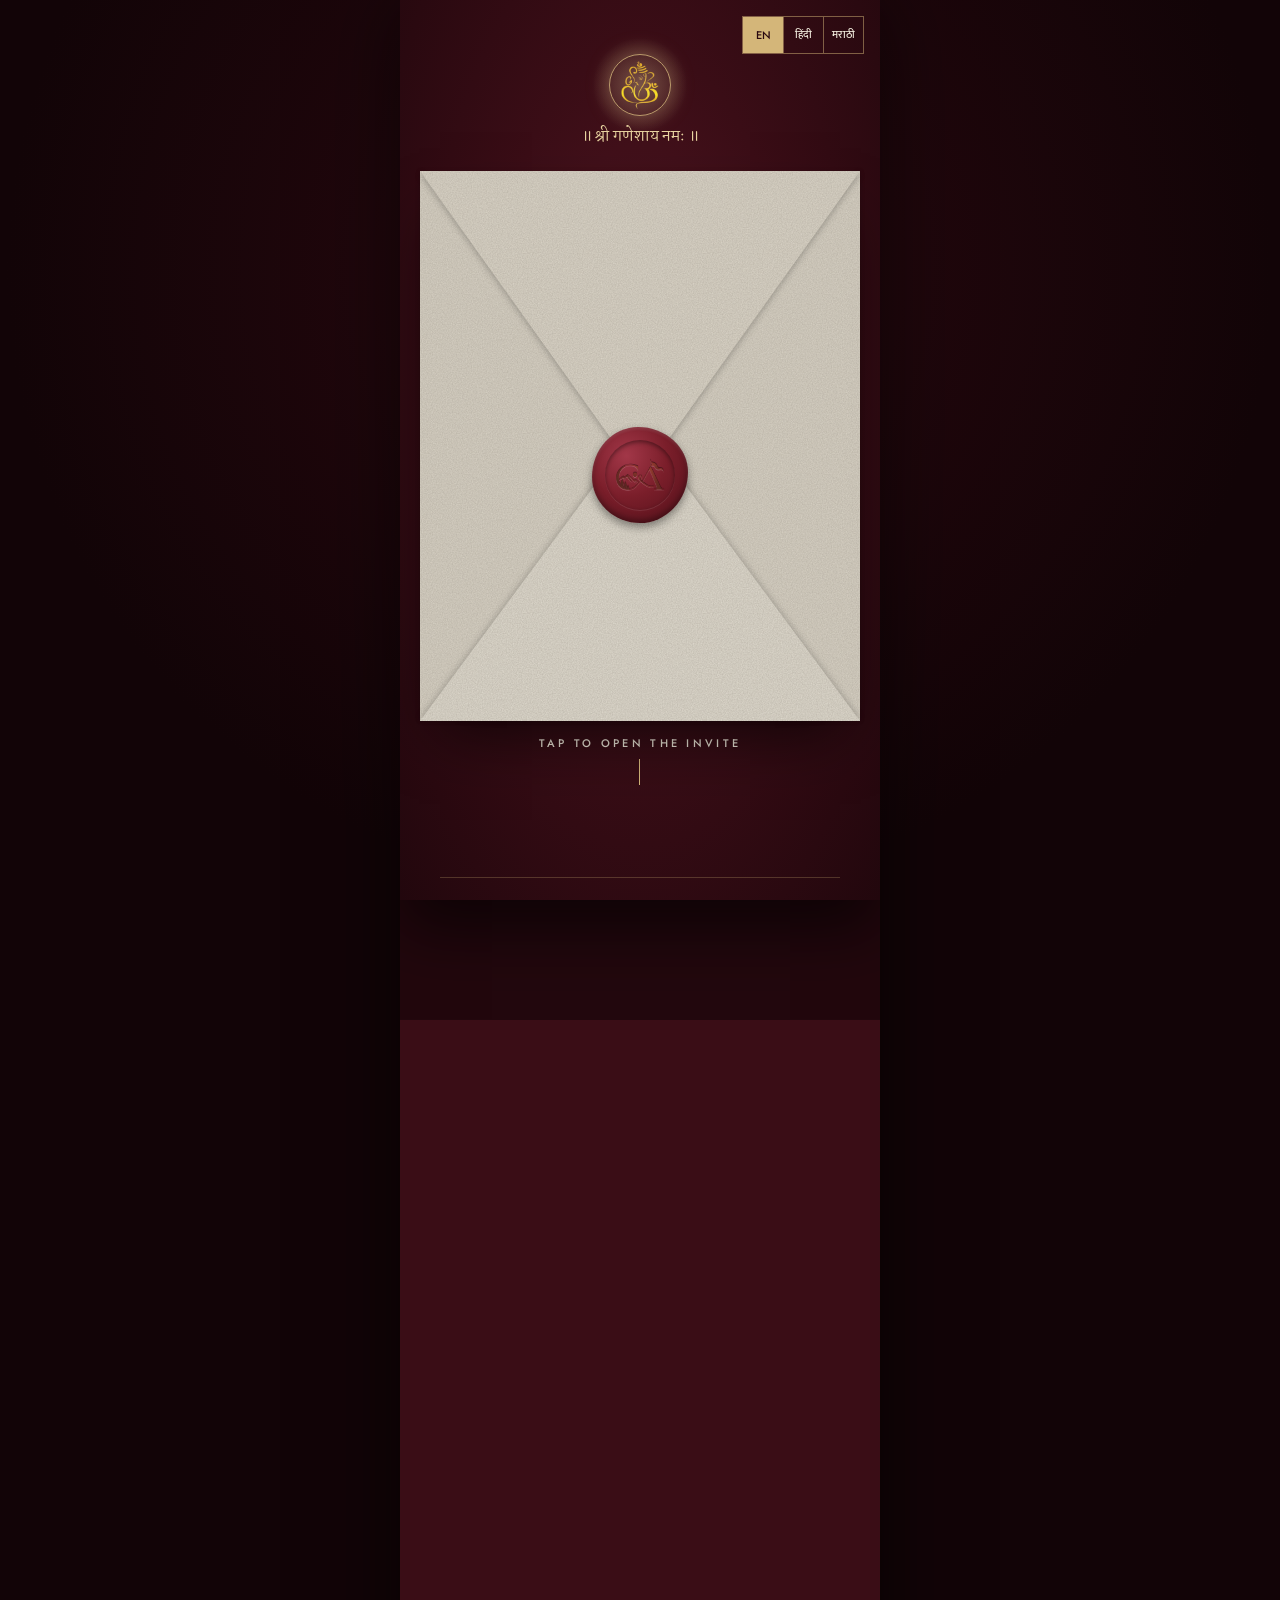
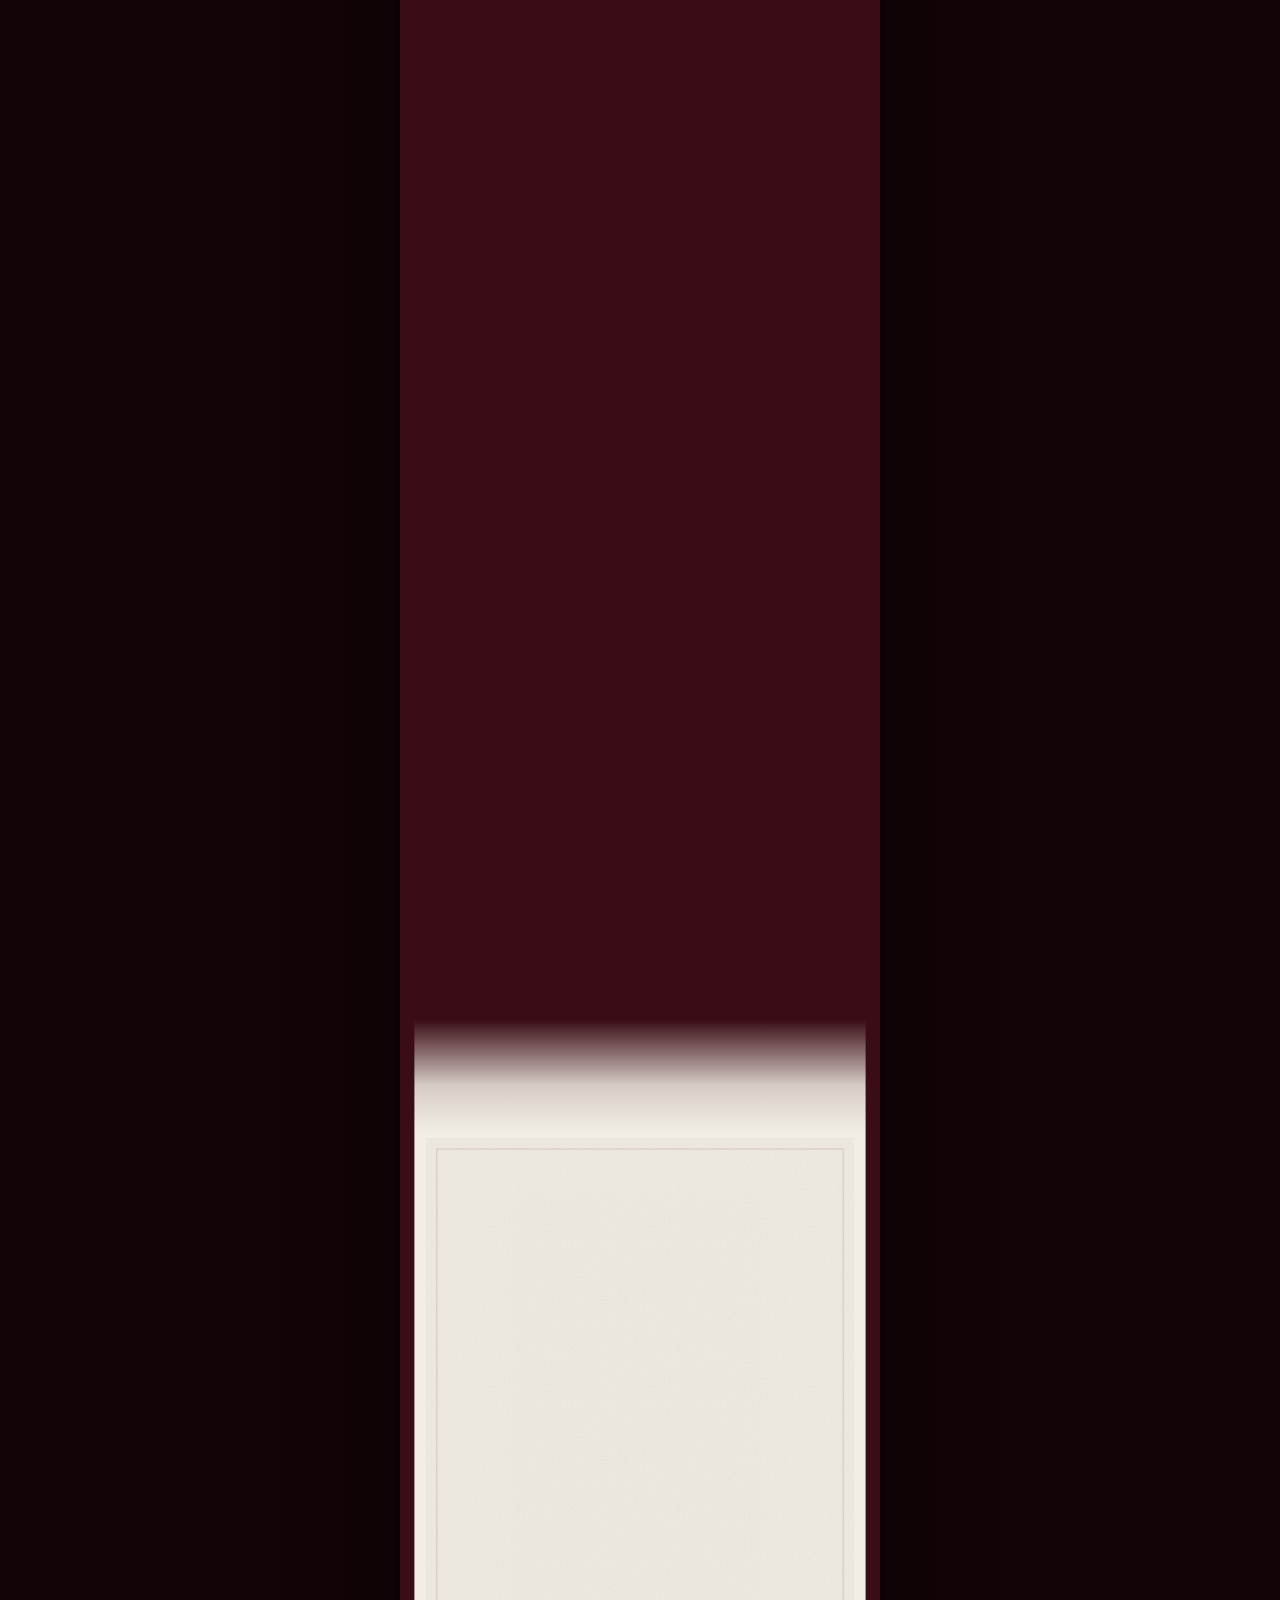
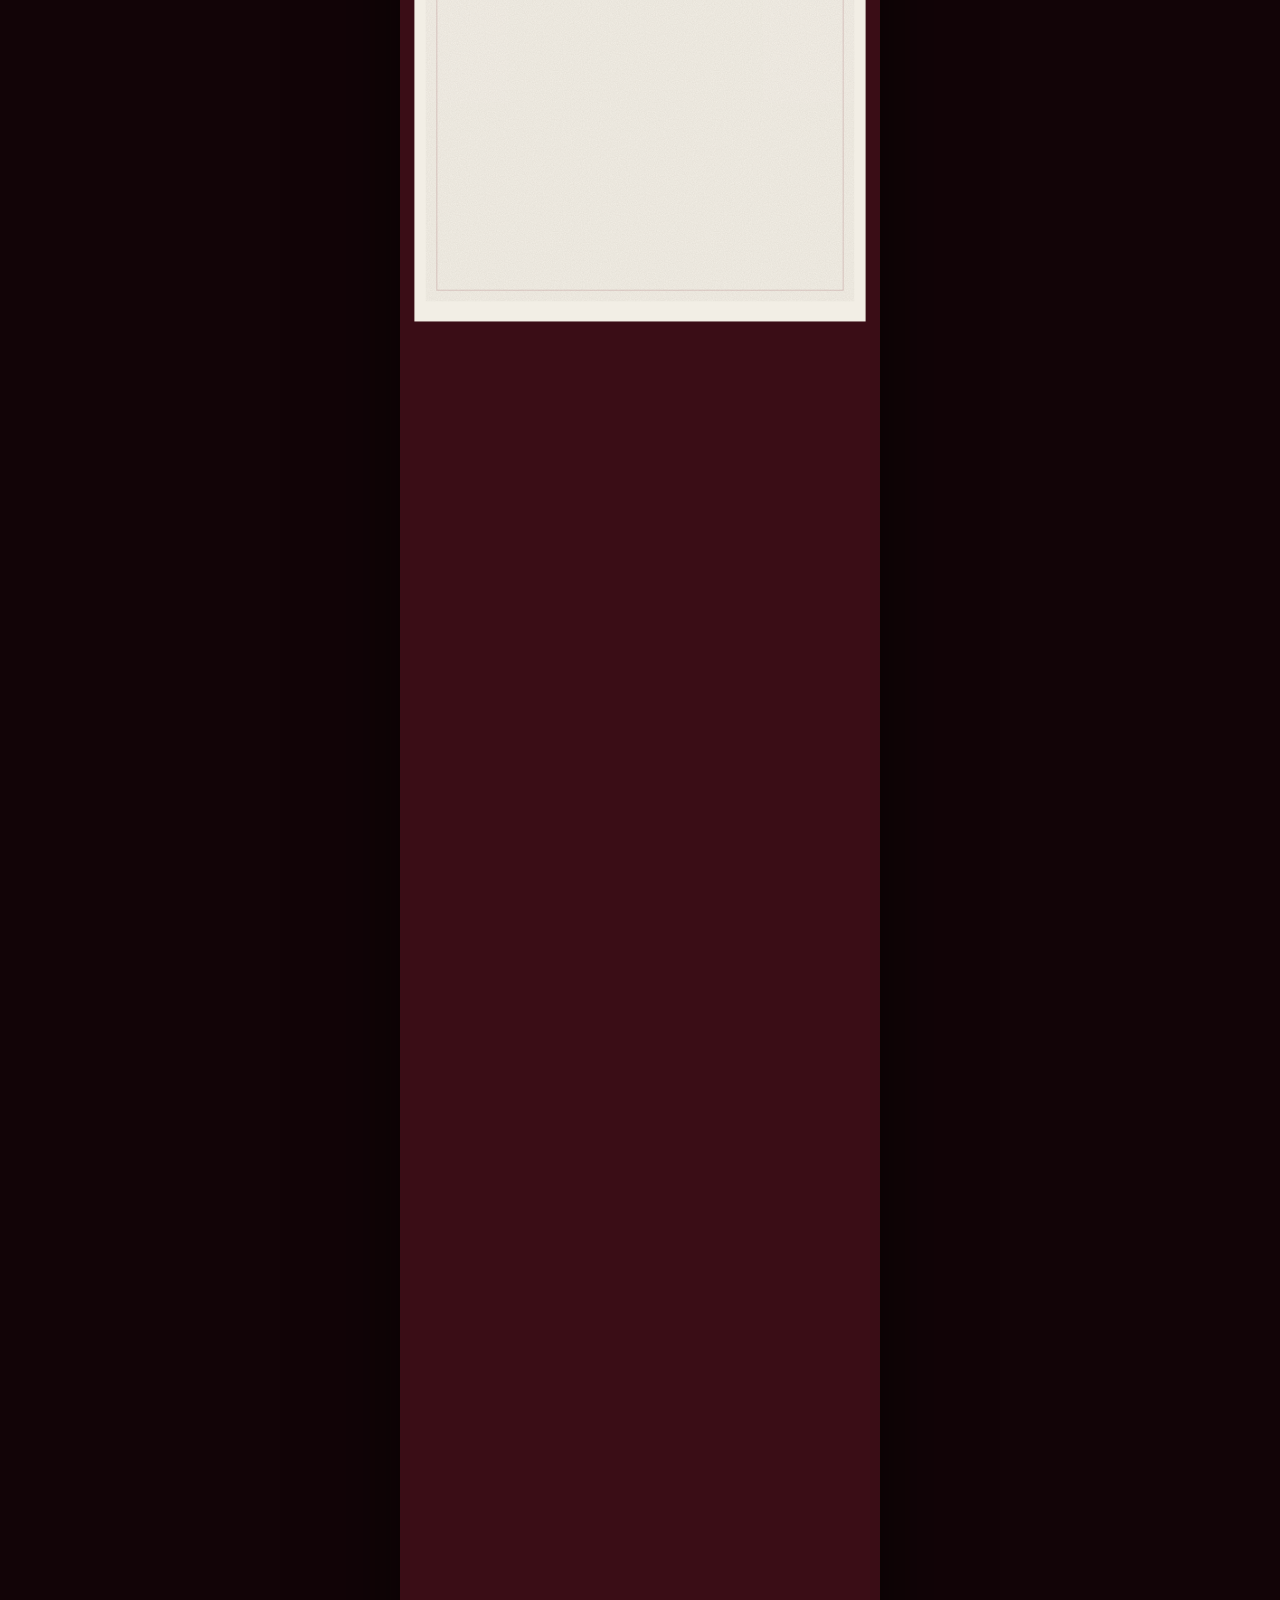
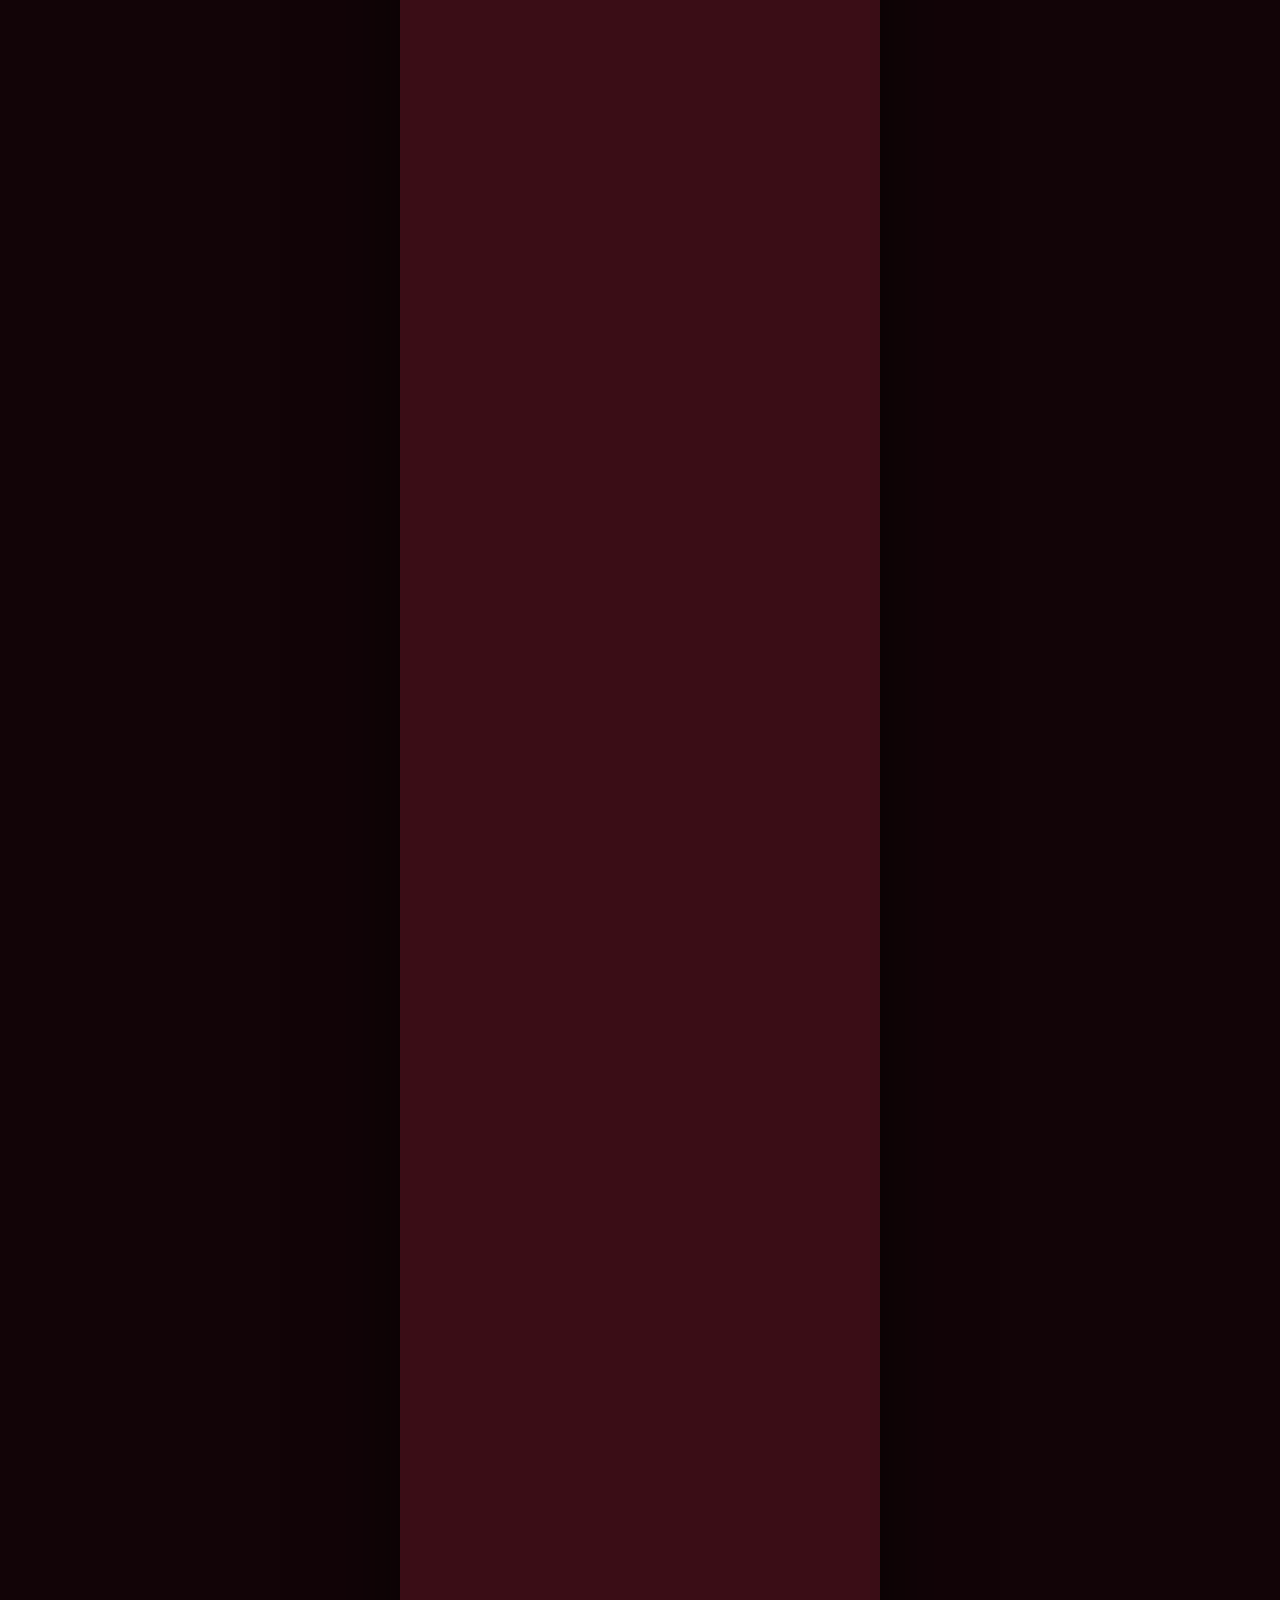
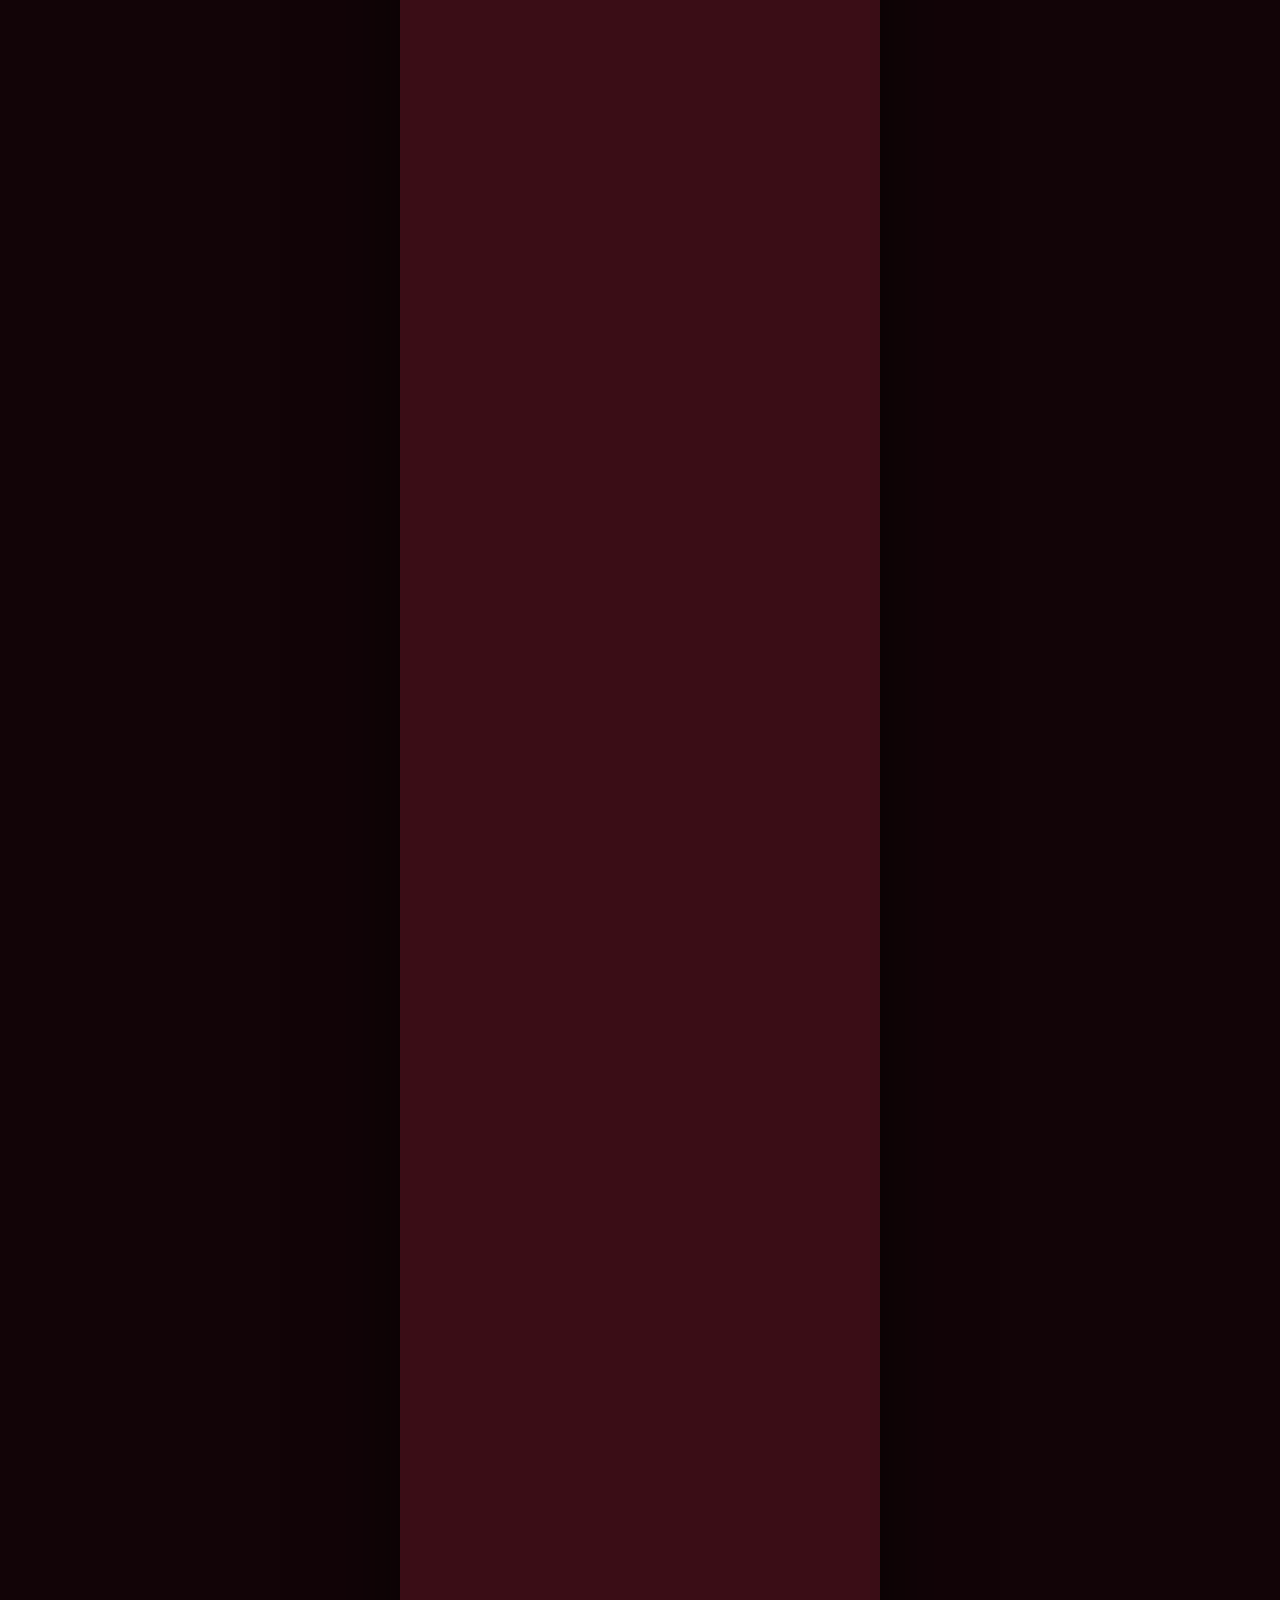
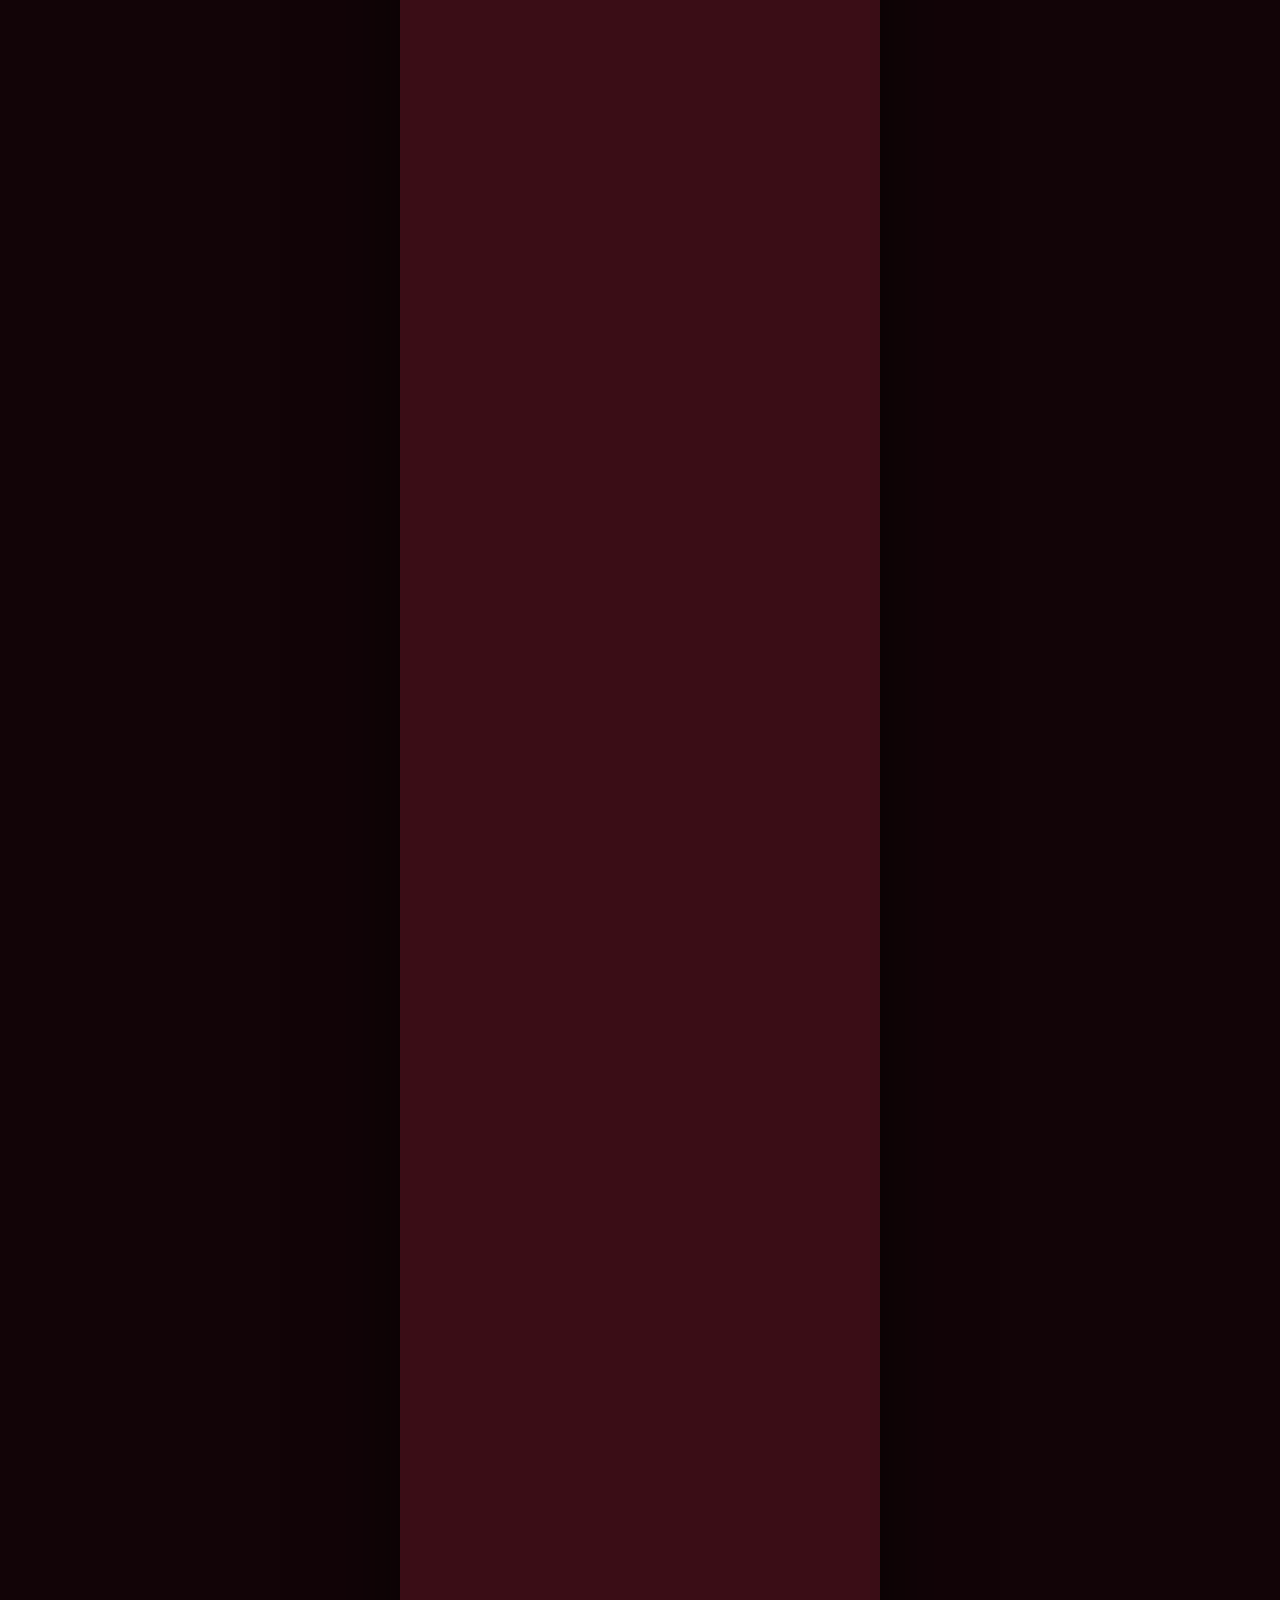
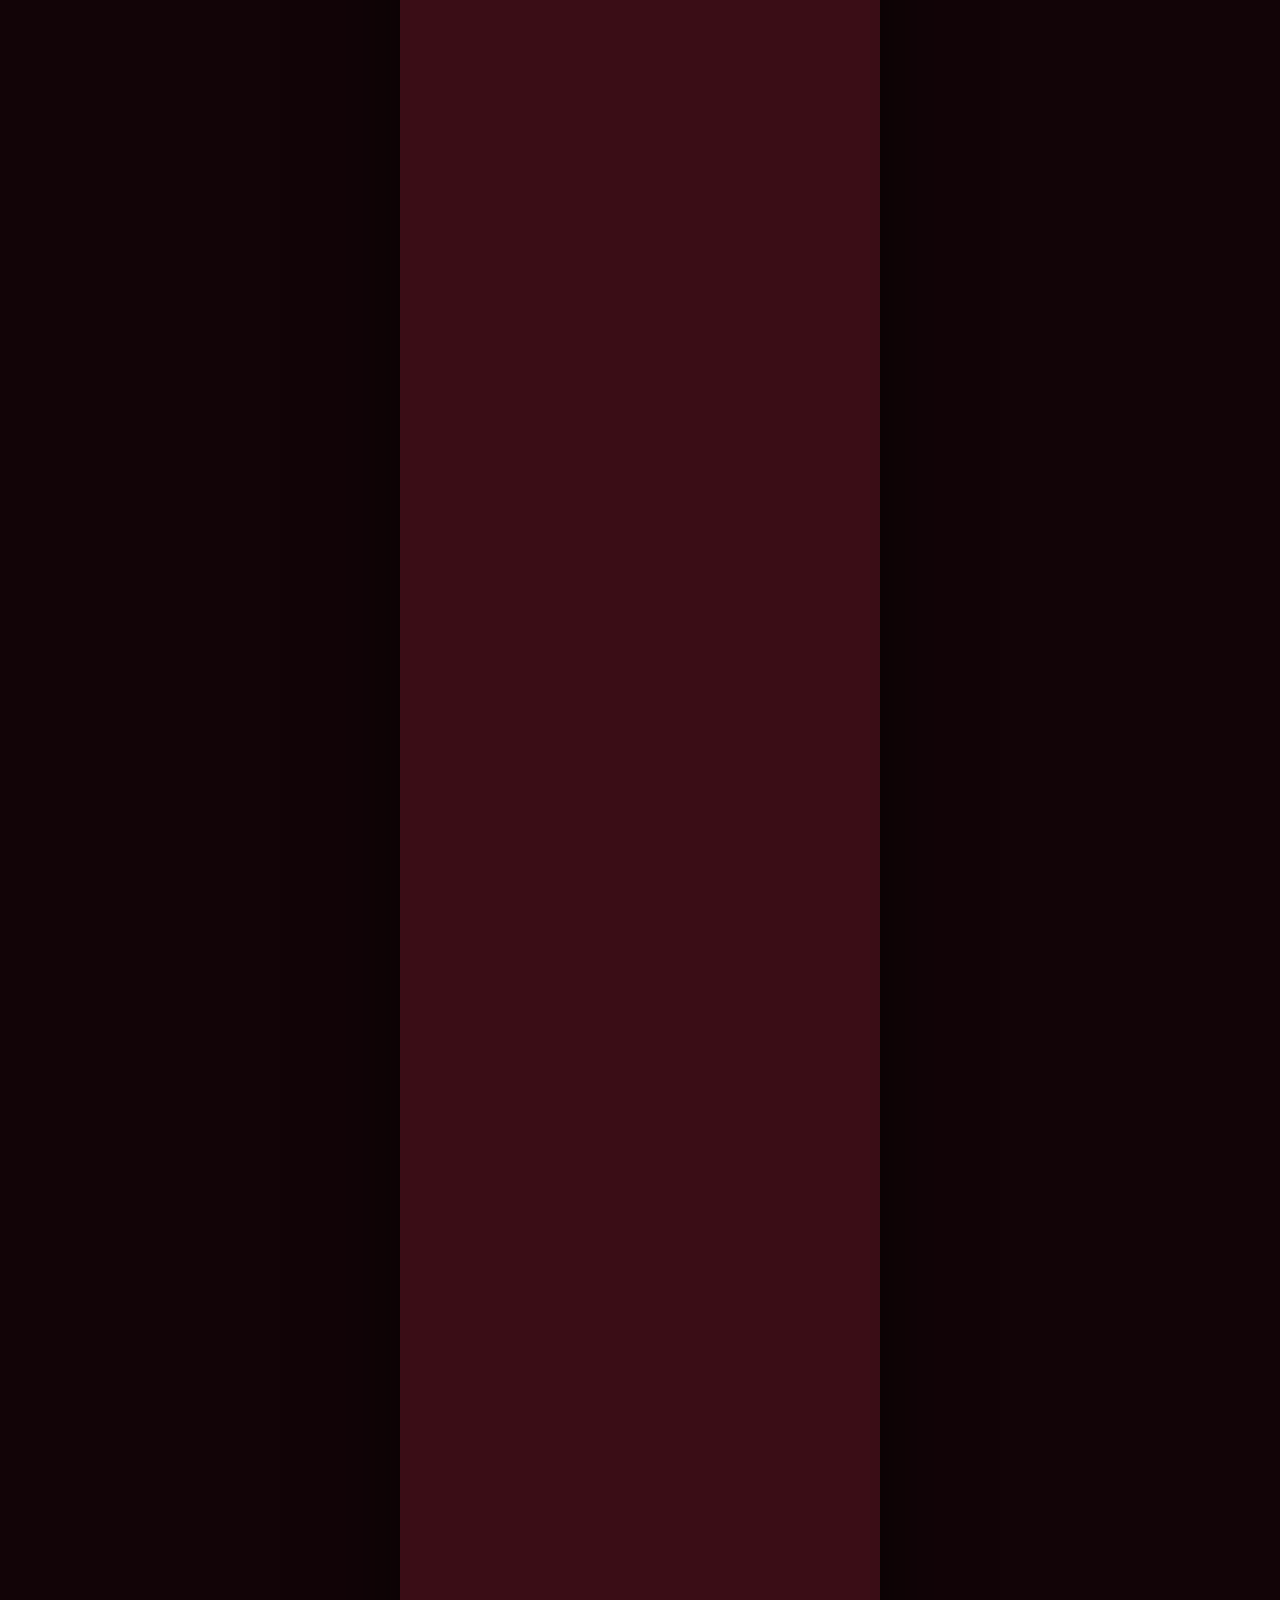
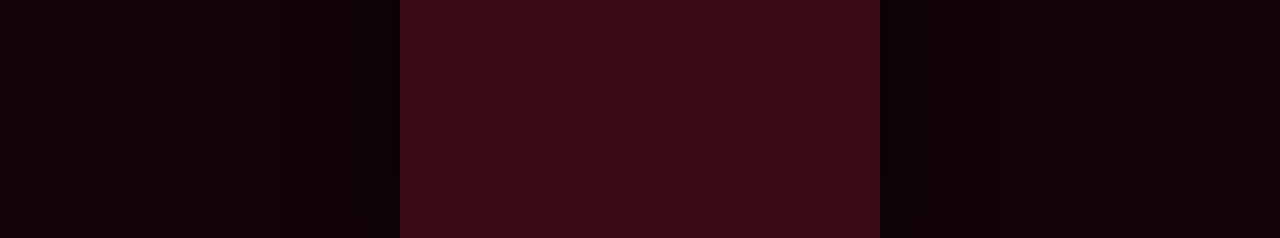
==== public/index.html @ 59ed45eb "Add files via upload" ====
<!doctype html>
<html lang="en">
<head>
<meta charset="utf-8">
<meta name="viewport" content="width=device-width, initial-scale=1, viewport-fit=cover">
<title>Chainika &amp; Akshay Wedding</title>
<meta name="description" content="Pahad to Sahyadri · the wedding of Chainika and Akshay, Pune, 28–29 January 2027.">
<meta property="og:title" content="Chainika &amp; Akshay · Pahad to Sahyadri">
<meta property="og:description" content="28 · 29 January 2027 · Sky Blue Banquets, Ravet, Pune">
<meta property="og:image" content="assets/wedding.jpg">
<meta name="theme-color" content="#3A0D16">
<link rel="icon" href="assets/logo.png">
<link rel="preload" as="image" href="photos/env-ganesh.webp">
<link rel="preconnect" href="https://fonts.googleapis.com">
<link rel="preconnect" href="https://fonts.gstatic.com" crossorigin>
<link rel="stylesheet" href="https://fonts.googleapis.com/css2?family=Cormorant+Garamond:ital,wght@0,300;0,400;0,500;1,300;1,400&family=Jost:wght@400;500&family=Mukta:wght@400;500&family=Pinyon+Script&family=Tiro+Devanagari+Hindi:ital@0;1&family=Martel:wght@300;400;600&family=Amita:wght@400;700&family=Cinzel:wght@500&family=Playfair+Display:ital@1&display=swap">
<style>
*{box-sizing:border-box}
html{scroll-behavior:smooth;scroll-padding-top:92px;scrollbar-width:none;-webkit-text-size-adjust:100%}
html::-webkit-scrollbar,body::-webkit-scrollbar{display:none}
body{margin:0;background:radial-gradient(ellipse at 50% 30%, #2A0910, #120407 70%) fixed #120407;color:#F1EADC;font-family:'Cormorant Garamond','Tiro Devanagari Hindi',Georgia,serif;-webkit-font-smoothing:antialiased;scrollbar-width:none}
:lang(hi) *,:lang(mr) *{letter-spacing:0.02em !important}
:lang(hi) [style*="font-family: Jost"],:lang(mr) [style*="font-family: Jost"]{font-size:14px !important}
:lang(hi) nav [style*="font-family: Jost"],:lang(mr) nav [style*="font-family: Jost"]{font-size:13px !important}
:lang(hi) p,:lang(mr) p{font-size:max(1em, 18px)}
a{color:#D4B679}a:hover{color:#E8D3A0}
@keyframes envBob{0%,100%{transform:translateY(0)}50%{transform:translateY(-6px)}}
@keyframes cue{0%,100%{transform:translateY(0);opacity:.5}50%{transform:translateY(6px);opacity:1}}
@keyframes sideOpen{from{opacity:0;transform:translateY(-10px)}to{opacity:1;transform:none}}
</style>
<link rel="stylesheet" href="site.css?v=511163">
</head>
<body>




<script>if(document.body)document.body.classList.add("locked");else document.addEventListener("DOMContentLoaded",function(){document.body.classList.add("locked")});</script>
<svg width="0" height="0" style="position:absolute" aria-hidden="true"><defs>
<pattern id="aipanVasudhara" width="18" height="52" patternUnits="userSpaceOnUse">
<g stroke="#F6EFE2" stroke-width="1.6"><line x1="4.5" y1="0" x2="4.5" y2="34"/><line x1="9" y1="0" x2="9" y2="20"/><line x1="13.5" y1="0" x2="13.5" y2="34"/></g>
<g fill="#F6EFE2"><circle cx="4.5" cy="39" r="2.2"/><circle cx="9" cy="25" r="1.8"/><circle cx="13.5" cy="39" r="2.2"/><circle cx="9" cy="46" r="1.4"/></g>
</pattern></defs></svg>
<div id="app" lang="en" style="background: rgb(58, 13, 22); color: rgb(241, 234, 220); font-family: &quot;Cormorant Garamond&quot;, &quot;Tiro Devanagari Hindi&quot;, Georgia, serif; overflow-x: clip; min-height: 100vh; max-width: 480px; margin: 0px auto; position: relative; box-shadow: rgba(0, 0, 0, 0.6) 0px 0px 80px;"><nav style="position: fixed; top: 0px; left: max(0px, 50% - 240px); right: max(0px, 50% - 240px); z-index: 40; transform: translateY(-100%); transition: transform 0.4s; background: rgba(42, 9, 16, 0.95); backdrop-filter: blur(6px); border-bottom: 1px solid rgba(212, 182, 121, 0.3); display: flex; flex-direction: column;" data-k="nav"><div style="height: 52px; display: flex; align-items: center; justify-content: space-between; padding: 0px 12px 0px 14px;"><a href="#top" aria-label="Home" style="display: flex; align-items: center;"><img src="assets/logo.png" alt="Chainika and Akshay" style="display: block; height: 36px; width: auto;"></a><button type="button" class="bgm-btn" aria-label="Play music" aria-pressed="false"><svg viewBox="0 0 24 24" width="16" height="16" aria-hidden="true"><path d="M9 17.5a2.5 2.5 0 1 1-2-2.45V5l11-2v11.5a2.5 2.5 0 1 1-2-2.45V7.1L9 8.4z" fill="currentColor"/></svg><i class="bgm-x"></i></button><div role="group" aria-label="Language" style="display: flex; border: 1px solid rgba(212, 182, 121, 0.5); font-family: Jost, Mukta, sans-serif; font-size: 12px; font-weight: 500;"><button type="button" style="min-width: 38px; height: 32px; padding: 0px 8px; border: 0px; cursor: pointer; background: rgb(212, 182, 121); color: rgb(42, 9, 16); font: inherit;" data-lang="en">EN</button><button type="button" style="min-width: 38px; height: 32px; padding: 0px 8px; border-width: 0px 0px 0px 1px; border-top-style: initial; border-right-style: initial; border-bottom-style: initial; border-left-style: solid; border-top-color: initial; border-right-color: initial; border-bottom-color: initial; border-left-color: rgba(212, 182, 121, 0.5); border-image: initial; cursor: pointer; background: transparent; color: rgb(241, 234, 220); font: inherit;" data-lang="hi">हिंदी</button><button type="button" style="min-width: 38px; height: 32px; padding: 0px 8px; border-width: 0px 0px 0px 1px; border-top-style: initial; border-right-style: initial; border-bottom-style: initial; border-left-style: solid; border-top-color: initial; border-right-color: initial; border-bottom-color: initial; border-left-color: rgba(212, 182, 121, 0.5); border-image: initial; cursor: pointer; background: transparent; color: rgb(241, 234, 220); font: inherit;" data-lang="mr">मराठी</button></div></div><div style="display: flex; border-top: 1px solid rgba(212, 182, 121, 0.18); font-family: Jost, Mukta, sans-serif; font-size: 10px; font-weight: 500; letter-spacing: 0.16em; white-space: nowrap;"><a href="#homes" style="flex: 1 1 0%; text-align: center; color: rgb(241, 234, 220); text-decoration: none; padding: 11px 2px;"><span class="sc-interp"><span data-t="navFamilies">FAMILIES</span></span></a><a href="#events" style="flex: 1 1 0%; text-align: center; color: rgb(241, 234, 220); text-decoration: none; padding: 11px 2px;"><span class="sc-interp"><span data-t="navEvents">EVENTS</span></span></a><a href="#venue" style="flex: 1 1 0%; text-align: center; color: rgb(241, 234, 220); text-decoration: none; padding: 11px 2px;"><span class="sc-interp"><span data-t="navVenue">VENUE</span></span></a></div></nav><section data-screen-label="00 Ganesh" style="position: fixed; top: 0px; left: max(0px, 50% - 240px); right: max(0px, 50% - 240px); height: 100svh; z-index: 60; display: flex; flex-direction: column; align-items: center; justify-content: center; gap: 22px; padding: 32px 28px; text-align: center; background: radial-gradient(at 50% 40%, rgb(90, 26, 36) 0%, rgb(58, 13, 22) 50%, rgb(31, 6, 11) 100%); transform: translateY(0px); transition: transform 1.1s cubic-bezier(0.7, 0, 0.2, 1); box-shadow: rgba(0, 0, 0, 0.6) 0px 30px 60px;" data-k="loader"></section><section data-screen-label="00 Envelope" style="position: fixed; top: 0px; left: max(0px, 50% - 240px); right: max(0px, 50% - 240px); height: 100svh; z-index: 50;" data-k="envsec"><div role="button" aria-label="Open the invitation" style="position: absolute; inset: 0px; cursor: pointer; overflow: hidden; z-index: 30; display: flex; flex-direction: column; align-items: center; justify-content: center; gap: 24px; padding: 24px; background: radial-gradient(at 50% 42%, rgb(78, 20, 32) 0%, rgb(58, 13, 22) 45%, rgb(34, 7, 13) 100%); transform: translateY(0%); box-shadow: rgba(0, 0, 0, 0.6) 0px 30px 60px; pointer-events: auto;" data-k="env"><div role="group" aria-label="Language" style="position: absolute; top: 16px; right: 16px; z-index: 5; display: flex; border: 1px solid rgba(212, 182, 121, 0.5); font-family: Jost, Mukta, sans-serif; font-size: 11px; font-weight: 500; opacity: 1;" data-k="env-lang"><button type="button" style="min-width: 40px; height: 36px; padding: 0px 8px; border: 0px; cursor: pointer; background: rgb(212, 182, 121); color: rgb(42, 9, 16); font: inherit;" data-lang="en">EN</button><button type="button" style="min-width: 40px; height: 36px; padding: 0px 8px; border-width: 0px 0px 0px 1px; border-top-style: initial; border-right-style: initial; border-bottom-style: initial; border-left-style: solid; border-top-color: initial; border-right-color: initial; border-bottom-color: initial; border-left-color: rgba(212, 182, 121, 0.5); border-image: initial; cursor: pointer; background: transparent; color: rgb(241, 234, 220); font: inherit;" data-lang="hi">हिंदी</button><button type="button" style="min-width: 40px; height: 36px; padding: 0px 8px; border-width: 0px 0px 0px 1px; border-top-style: initial; border-right-style: initial; border-bottom-style: initial; border-left-style: solid; border-top-color: initial; border-right-color: initial; border-bottom-color: initial; border-left-color: rgba(212, 182, 121, 0.5); border-image: initial; cursor: pointer; background: transparent; color: rgb(241, 234, 220); font: inherit;" data-lang="mr">मराठी</button></div><div style="display: flex; flex-direction: column; align-items: center; gap: 10px; text-align: center; opacity: 1; transform: translateY(-24px); transition: transform 1s cubic-bezier(0.2, 0.7, 0.2, 1) 0.2s;" data-k="env-top"><div class="eg"><div style="position: absolute; inset: 14px; border: 1px solid rgba(212, 182, 121, 0.3); pointer-events: none;"></div><div style="opacity: 0; transform: scale(0.92); transition: opacity 1.2s, transform 1.4s cubic-bezier(0.2, 0.7, 0.2, 1);" data-k="ld-g"><div style="width: 168px; height: 168px; padding: 5px; border-radius: 50%; border: 1px solid rgba(212, 182, 121, 0.8); box-shadow: rgba(212, 182, 121, 0.25) 0px 0px 60px;"><div style="position: relative; width: 100%; height: 100%;"><div style="position: absolute; inset: 0px; overflow: hidden; border-radius: 50%;" data-slot="env-ganesh"><img src="photos/env-ganesh.webp" alt="" loading="lazy" style="position:absolute;inset:0;width:100%;height:100%;object-fit:cover;object-position:50% 50%"></div></div></div></div><div style="font-family: &quot;Tiro Devanagari Hindi&quot;, serif; font-size: 20px; color: rgb(232, 211, 160); opacity: 0; transition: opacity 1.2s;" data-k="ld-l0">॥ श्री गणेशाय नमः ॥</div><div style="display: flex; flex-direction: column; gap: 6px; font-family: &quot;Tiro Devanagari Hindi&quot;, serif; font-size: 18px; line-height: 1.5; color: rgb(212, 182, 121);"><div style="opacity: 0; transition: opacity 1.4s;" data-k="ld-l1">वक्रतुण्ड महाकाय सूर्यकोटि समप्रभ ।</div><div style="opacity: 0; transition: opacity 1.4s;" data-k="ld-l2">निर्विघ्नं कुरु मे देव सर्वकार्येषु सर्वदा ॥</div></div><div style="width: 6px; height: 6px; transform: rotate(45deg); background: rgb(212, 182, 121); opacity: 0; transition: opacity 0.9s 0.3s;" data-k="ld-dia"></div></div><p class="inv-above"><span data-t="invCaps">YOU ARE INVITED</span></p></div><div style="position: relative; flex-shrink: 0; width: min(-48px + min(100vw, 480px), 400px, -224px + (0.8 * 100svh)); aspect-ratio: 4 / 5; animation: 4s ease-in-out 0s infinite normal none running envBob;" data-k="env-bob"><div style="position: absolute; inset: 0px; transform: translateY(60%); opacity: 0; transition: transform 1.1s cubic-bezier(0.2, 0.7, 0.2, 1) 0.35s, opacity 0.8s 0.35s;" data-k="env-enter"><div style="position: absolute; inset: 0px; perspective: 1100px; transform: translateY(0%); transition: transform 0.12s linear;" data-k="env-shift"><div style="position: absolute; inset: 0px; background: url(&quot;data:image/svg+xml,%3Csvg%20xmlns=%27http://www.w3.org/2000/svg%27%20width=%27180%27%20height=%27180%27%3E%3Cfilter%20id=%27n%27%3E%3CfeTurbulence%20type=%27fractalNoise%27%20baseFrequency=%270.8%27%20numOctaves=%273%27%20stitchTiles=%27stitch%27/%3E%3CfeColorMatrix%20values=%270%200%200%200%200.25%200%200%200%200%200.22%200%200%200%200%200.18%200%200%200%200.35%200%27/%3E%3C/filter%3E%3Crect%20width=%27100%25%27%20height=%27100%25%27%20filter=%27url%28%23n%29%27/%3E%3C/svg%3E&quot;), rgb(189, 181, 165); box-shadow: rgba(0, 0, 0, 0.7) 0px 30px 60px -20px;"></div><div style="position: absolute; inset: 5% 6%; z-index: 2; overflow: hidden; background: url(&quot;data:image/svg+xml,%3Csvg%20xmlns=%27http://www.w3.org/2000/svg%27%20width=%27180%27%20height=%27180%27%3E%3Cfilter%20id=%27n%27%3E%3CfeTurbulence%20type=%27fractalNoise%27%20baseFrequency=%270.8%27%20numOctaves=%273%27%20stitchTiles=%27stitch%27/%3E%3CfeColorMatrix%20values=%270%200%200%200%200.25%200%200%200%200%200.22%200%200%200%200%200.18%200%200%200%200.2%200%27/%3E%3C/filter%3E%3Crect%20width=%27100%25%27%20height=%27100%25%27%20filter=%27url%28%23n%29%27/%3E%3C/svg%3E&quot;), rgb(242, 238, 229); box-shadow: rgba(0, 0, 0, 0.45) 0px 12px 30px -14px; display: flex; flex-direction: column; align-items: center; padding-top: 9%; gap: 8px; text-align: center; transform: translateY(0%); transition: transform 0.12s linear;" data-k="env-letter"><div class="lt-inv"><span class="lt-you" data-t="ltYou">You are</span><span class="lt-cur" data-t="ltInv">invited</span></div></div><div style="position: absolute; inset: 0px; z-index: 3; filter: drop-shadow(rgba(0, 0, 0, 0.18) 0px -1px 2px);"><div style="position: absolute; inset: 0px; background: url(&quot;data:image/svg+xml,%3Csvg%20xmlns=%27http://www.w3.org/2000/svg%27%20width=%27180%27%20height=%27180%27%3E%3Cfilter%20id=%27n%27%3E%3CfeTurbulence%20type=%27fractalNoise%27%20baseFrequency=%270.8%27%20numOctaves=%273%27%20stitchTiles=%27stitch%27/%3E%3CfeColorMatrix%20values=%270%200%200%200%200.25%200%200%200%200%200.22%200%200%200%200%200.18%200%200%200%200.35%200%27/%3E%3C/filter%3E%3Crect%20width=%27100%25%27%20height=%27100%25%27%20filter=%27url%28%23n%29%27/%3E%3C/svg%3E&quot;), rgb(214, 208, 195); clip-path: polygon(0px 0px, 50% 50%, 100% 0px, 100% 100%, 0px 100%);"></div></div><div style="position: absolute; inset: 0px; z-index: 3; filter: drop-shadow(rgba(0, 0, 0, 0.2) 0px -2px 3px);"><div style="position: absolute; inset: 0px; background: url(&quot;data:image/svg+xml,%3Csvg%20xmlns=%27http://www.w3.org/2000/svg%27%20width=%27180%27%20height=%27180%27%3E%3Cfilter%20id=%27n%27%3E%3CfeTurbulence%20type=%27fractalNoise%27%20baseFrequency=%270.8%27%20numOctaves=%273%27%20stitchTiles=%27stitch%27/%3E%3CfeColorMatrix%20values=%270%200%200%200%200.25%200%200%200%200%200.22%200%200%200%200%200.18%200%200%200%200.35%200%27/%3E%3C/filter%3E%3Crect%20width=%27100%25%27%20height=%27100%25%27%20filter=%27url%28%23n%29%27/%3E%3C/svg%3E&quot;), rgb(221, 216, 204); clip-path: polygon(0px 100%, 50% 46%, 100% 100%);"></div></div><div style="position: absolute; left: 0px; right: 0px; top: 0px; height: 56%; z-index: 4; transform-origin: 50% 0px; transform: rotateX(0deg); transition: transform 0.12s linear;" data-k="env-flap"><div style="position: absolute; inset: 0px; filter: drop-shadow(rgba(0, 0, 0, 0.22) 0px 3px 3px);"><div style="position: absolute; inset: 0px; background: url(&quot;data:image/svg+xml,%3Csvg%20xmlns=%27http://www.w3.org/2000/svg%27%20width=%27180%27%20height=%27180%27%3E%3Cfilter%20id=%27n%27%3E%3CfeTurbulence%20type=%27fractalNoise%27%20baseFrequency=%270.8%27%20numOctaves=%273%27%20stitchTiles=%27stitch%27/%3E%3CfeColorMatrix%20values=%270%200%200%200%200.25%200%200%200%200%200.22%200%200%200%200%200.18%200%200%200%200.35%200%27/%3E%3C/filter%3E%3Crect%20width=%27100%25%27%20height=%27100%25%27%20filter=%27url%28%23n%29%27/%3E%3C/svg%3E&quot;), rgb(217, 211, 198); clip-path: polygon(0px 0px, 100% 0px, 50% 100%);"></div></div><div style="position: absolute; left: 50%; top: 100%; width: 96px; height: 96px; margin: -52px 0px 0px -48px; border-radius: 48% 52% 50% 50% / 52% 47% 53% 48%; background: radial-gradient(circle at 36% 30%, rgb(162, 55, 72) 0%, rgb(122, 30, 42) 45%, rgb(78, 15, 24) 100%); box-shadow: rgba(0, 0, 0, 0.4) 0px 4px 8px, rgba(0, 0, 0, 0.35) 0px -3px 6px inset, rgba(255, 255, 255, 0.12) 0px 2px 3px inset; display: flex; align-items: center; justify-content: center; transform: scale(1); transition: transform 0.12s linear;" data-k="env-seal"><div style="width: 70px; height: 70px; border-radius: 50%; box-shadow: rgba(0, 0, 0, 0.4) 0px 2px 4px inset, rgba(255, 255, 255, 0.1) 0px 1px 0px; display: flex; align-items: center; justify-content: center;"><div style="filter: drop-shadow(rgba(255, 255, 255, 0.22) 0px 1px 0px) drop-shadow(rgba(0, 0, 0, 0.45) 0px -1px 0px);"><img src="assets/logo.png" alt="" style="display: block; width: 56px; height: auto; filter: brightness(0.32) sepia(1) saturate(4) hue-rotate(-40deg); opacity: 0.9;"></div></div></div></div></div></div></div><div style="display: flex; flex-direction: column; align-items: center; gap: 8px; opacity: 1;" data-k="env-hint"><div style="font-family: Jost, Mukta, sans-serif; font-size: 11px; font-weight: 500; letter-spacing: 0.3em; color: rgb(241, 234, 220); text-align: center;"><span class="sc-interp"><span data-t="tap">SCROLL TO OPEN THE INVITE</span></span></div><span style="display: block; width: 1px; height: 26px; background: rgb(212, 182, 121); animation: 2s ease-in-out 0s infinite normal none running cue;"></span></div><div style="position: absolute; left: 40px; right: 40px; bottom: 22px; height: 1px; background: rgba(212, 182, 121, 0.25); opacity: 1;" data-k="env-prog"><div style="height: 100%; width: 0%; background: rgb(212, 182, 121);" data-k="env-prog-in"></div></div></div></section><section id="homes" data-screen-label="02 Two homes" class="th"><div class="th-stick"><div class="th-blur" aria-hidden="true"></div>
<div class="th-art"><img src="assets/two-homes.webp" alt="A Kumaoni hill home and a Maharashtrian fort, framed by a yellow pichhaura and a Paithani sari" loading="lazy">
<div class="th-title"><p class="th-k"><span data-t="brideSideS">THE BRIDE’S SIDE</span> · <span data-t="groomSideS">THE GROOM’S SIDE</span></p><h2><span data-t="homesA">Two cultures,</span> <em data-t="homesB">One Celebration</em></h2></div>


<div class="th-names"><p class="th-nk"><span data-t="weddingOf">THE WEDDING OF</span></p><p class="th-nn"><span data-t="groomName">Akshay</span></p><p class="th-na">&amp;</p><p class="th-nn"><span data-t="brideName">Chainika</span></p><p class="th-nd"><span data-t="dates">29 JANUARY 2027</span></p></div><svg class="th-bank" viewBox="0 0 480 160" preserveAspectRatio="xMidYMax slice" aria-hidden="true"><ellipse cx="304" cy="127" rx="9" ry="26" transform="rotate(41 304 127)" fill="#4E9A4A"/><ellipse cx="319" cy="108" rx="9" ry="26" transform="rotate(48 319 108)" fill="#2E6B3A"/><ellipse cx="317" cy="141" rx="9" ry="26" transform="rotate(-54 317 141)" fill="#3E8E41"/><ellipse cx="432" cy="94" rx="9" ry="26" transform="rotate(-56 432 94)" fill="#2E6B3A"/><ellipse cx="-13" cy="80" rx="9" ry="26" transform="rotate(-31 -13 80)" fill="#3E8E41"/><ellipse cx="63" cy="132" rx="9" ry="26" transform="rotate(-51 63 132)" fill="#4E9A4A"/><ellipse cx="211" cy="72" rx="9" ry="26" transform="rotate(66 211 72)" fill="#2E6B3A"/><ellipse cx="89" cy="79" rx="9" ry="26" transform="rotate(68 89 79)" fill="#2E6B3A"/><ellipse cx="130" cy="147" rx="9" ry="26" transform="rotate(5 130 147)" fill="#4E9A4A"/><ellipse cx="305" cy="76" rx="9" ry="26" transform="rotate(66 305 76)" fill="#2E6B3A"/><ellipse cx="483" cy="140" rx="9" ry="26" transform="rotate(-28 483 140)" fill="#3E8E41"/><ellipse cx="196" cy="144" rx="9" ry="26" transform="rotate(-33 196 144)" fill="#3E8E41"/><ellipse cx="137" cy="114" rx="9" ry="26" transform="rotate(-70 137 114)" fill="#4E9A4A"/><ellipse cx="348" cy="66" rx="9" ry="26" transform="rotate(-20 348 66)" fill="#3E8E41"/><ellipse cx="230" cy="88" rx="9" ry="26" transform="rotate(-3 230 88)" fill="#4E9A4A"/><ellipse cx="72" cy="83" rx="9" ry="26" transform="rotate(61 72 83)" fill="#4E9A4A"/><ellipse cx="166" cy="96" rx="9" ry="26" transform="rotate(7 166 96)" fill="#3E8E41"/><ellipse cx="170" cy="112" rx="9" ry="26" transform="rotate(-69 170 112)" fill="#2E6B3A"/><ellipse cx="348" cy="116" rx="9" ry="26" transform="rotate(64 348 116)" fill="#2E6B3A"/><ellipse cx="373" cy="144" rx="9" ry="26" transform="rotate(62 373 144)" fill="#3E8E41"/><ellipse cx="246" cy="140" rx="9" ry="26" transform="rotate(-35 246 140)" fill="#3E8E41"/><ellipse cx="36" cy="127" rx="9" ry="26" transform="rotate(42 36 127)" fill="#3E8E41"/><ellipse cx="-1" cy="145" rx="9" ry="26" transform="rotate(-57 -1 145)" fill="#3E8E41"/><ellipse cx="247" cy="93" rx="9" ry="26" transform="rotate(-49 247 93)" fill="#3E8E41"/><ellipse cx="461" cy="109" rx="9" ry="26" transform="rotate(-26 461 109)" fill="#3E8E41"/><ellipse cx="139" cy="132" rx="9" ry="26" transform="rotate(18 139 132)" fill="#4E9A4A"/><ellipse cx="338" cy="150" rx="9" ry="26" transform="rotate(-47 338 150)" fill="#2E6B3A"/><ellipse cx="22" cy="114" rx="9" ry="26" transform="rotate(59 22 114)" fill="#2E6B3A"/><ellipse cx="103" cy="113" rx="9" ry="26" transform="rotate(46 103 113)" fill="#3E8E41"/><ellipse cx="319" cy="73" rx="9" ry="26" transform="rotate(67 319 73)" fill="#4E9A4A"/><ellipse cx="-3" cy="104" rx="9" ry="26" transform="rotate(47 -3 104)" fill="#2E6B3A"/><ellipse cx="490" cy="111" rx="9" ry="26" transform="rotate(-51 490 111)" fill="#3E8E41"/><ellipse cx="35" cy="99" rx="9" ry="26" transform="rotate(-49 35 99)" fill="#3E8E41"/><ellipse cx="133" cy="101" rx="9" ry="26" transform="rotate(70 133 101)" fill="#2E6B3A"/><ellipse cx="488" cy="101" rx="9" ry="26" transform="rotate(-2 488 101)" fill="#4E9A4A"/><ellipse cx="145" cy="85" rx="9" ry="26" transform="rotate(-4 145 85)" fill="#2E6B3A"/><ellipse cx="39" cy="134" rx="9" ry="26" transform="rotate(4 39 134)" fill="#2E6B3A"/><ellipse cx="306" cy="105" rx="9" ry="26" transform="rotate(-23 306 105)" fill="#2E6B3A"/><ellipse cx="236" cy="106" rx="9" ry="26" transform="rotate(7 236 106)" fill="#4E9A4A"/><ellipse cx="168" cy="131" rx="9" ry="26" transform="rotate(38 168 131)" fill="#4E9A4A"/><circle cx="284" cy="44" r="11" fill="#C2185B"/><circle cx="284" cy="44" r="7" fill="#F48FB1"/><circle cx="284" cy="44" r="3" fill="#C2185B"/><circle cx="342" cy="71" r="13" fill="#F7B733"/><circle cx="342" cy="71" r="8" fill="#FFE08A"/><circle cx="342" cy="71" r="3" fill="#F7B733"/><circle cx="348" cy="145" r="12" fill="#E8731A"/><circle cx="348" cy="145" r="7" fill="#FFB347"/><circle cx="348" cy="145" r="3" fill="#E8731A"/><circle cx="280" cy="41" r="13" fill="#D7263D"/><circle cx="280" cy="41" r="8" fill="#F7A8C0"/><circle cx="280" cy="41" r="3" fill="#D7263D"/><circle cx="153" cy="70" r="11" fill="#C2185B"/><circle cx="153" cy="70" r="7" fill="#F48FB1"/><circle cx="153" cy="70" r="3" fill="#C2185B"/><circle cx="314" cy="128" r="12" fill="#F7B733"/><circle cx="314" cy="128" r="7" fill="#FFE08A"/><circle cx="314" cy="128" r="3" fill="#F7B733"/><circle cx="163" cy="143" r="12" fill="#E8731A"/><circle cx="163" cy="143" r="8" fill="#FFB347"/><circle cx="163" cy="143" r="3" fill="#E8731A"/><circle cx="425" cy="86" r="17" fill="#C2185B"/><circle cx="425" cy="86" r="10" fill="#F48FB1"/><circle cx="425" cy="86" r="4" fill="#C2185B"/><circle cx="61" cy="142" r="12" fill="#FFF3E6"/><circle cx="61" cy="142" r="7" fill="#F4D9B0"/><circle cx="61" cy="142" r="3" fill="#FFF3E6"/><circle cx="131" cy="49" r="14" fill="#FFF3E6"/><circle cx="131" cy="49" r="9" fill="#F4D9B0"/><circle cx="131" cy="49" r="4" fill="#FFF3E6"/><circle cx="76" cy="108" r="14" fill="#FFF3E6"/><circle cx="76" cy="108" r="9" fill="#F4D9B0"/><circle cx="76" cy="108" r="4" fill="#FFF3E6"/><circle cx="141" cy="101" r="16" fill="#D7263D"/><circle cx="141" cy="101" r="10" fill="#F7A8C0"/><circle cx="141" cy="101" r="4" fill="#D7263D"/><circle cx="350" cy="43" r="10" fill="#FFF3E6"/><circle cx="350" cy="43" r="6" fill="#F4D9B0"/><circle cx="350" cy="43" r="3" fill="#FFF3E6"/><circle cx="302" cy="60" r="15" fill="#E8731A"/><circle cx="302" cy="60" r="9" fill="#FFB347"/><circle cx="302" cy="60" r="4" fill="#E8731A"/><circle cx="305" cy="45" r="13" fill="#E8731A"/><circle cx="305" cy="45" r="8" fill="#FFB347"/><circle cx="305" cy="45" r="3" fill="#E8731A"/><circle cx="73" cy="135" r="17" fill="#FFF3E6"/><circle cx="73" cy="135" r="10" fill="#F4D9B0"/><circle cx="73" cy="135" r="4" fill="#FFF3E6"/><circle cx="87" cy="30" r="12" fill="#C2185B"/><circle cx="87" cy="30" r="7" fill="#F48FB1"/><circle cx="87" cy="30" r="3" fill="#C2185B"/><circle cx="26" cy="41" r="12" fill="#D7263D"/><circle cx="26" cy="41" r="7" fill="#F7A8C0"/><circle cx="26" cy="41" r="3" fill="#D7263D"/><circle cx="193" cy="71" r="12" fill="#F28C1E"/><circle cx="193" cy="71" r="8" fill="#FFC24A"/><circle cx="193" cy="71" r="3" fill="#F28C1E"/><circle cx="334" cy="100" r="17" fill="#C2185B"/><circle cx="334" cy="100" r="10" fill="#F48FB1"/><circle cx="334" cy="100" r="4" fill="#C2185B"/><circle cx="297" cy="50" r="13" fill="#D7263D"/><circle cx="297" cy="50" r="8" fill="#F7A8C0"/><circle cx="297" cy="50" r="3" fill="#D7263D"/><circle cx="466" cy="62" r="10" fill="#FFF3E6"/><circle cx="466" cy="62" r="6" fill="#F4D9B0"/><circle cx="466" cy="62" r="3" fill="#FFF3E6"/><circle cx="396" cy="100" r="10" fill="#C2185B"/><circle cx="396" cy="100" r="6" fill="#F48FB1"/><circle cx="396" cy="100" r="3" fill="#C2185B"/><circle cx="181" cy="92" r="11" fill="#E8731A"/><circle cx="181" cy="92" r="7" fill="#FFB347"/><circle cx="181" cy="92" r="3" fill="#E8731A"/><circle cx="294" cy="79" r="16" fill="#F28C1E"/><circle cx="294" cy="79" r="10" fill="#FFC24A"/><circle cx="294" cy="79" r="4" fill="#F28C1E"/><circle cx="181" cy="76" r="16" fill="#C2185B"/><circle cx="181" cy="76" r="10" fill="#F48FB1"/><circle cx="181" cy="76" r="4" fill="#C2185B"/><circle cx="60" cy="83" r="12" fill="#FFF3E6"/><circle cx="60" cy="83" r="7" fill="#F4D9B0"/><circle cx="60" cy="83" r="3" fill="#FFF3E6"/><circle cx="478" cy="80" r="15" fill="#FFF3E6"/><circle cx="478" cy="80" r="9" fill="#F4D9B0"/><circle cx="478" cy="80" r="4" fill="#FFF3E6"/><circle cx="471" cy="123" r="11" fill="#D7263D"/><circle cx="471" cy="123" r="7" fill="#F7A8C0"/><circle cx="471" cy="123" r="3" fill="#D7263D"/><circle cx="238" cy="86" r="12" fill="#D7263D"/><circle cx="238" cy="86" r="7" fill="#F7A8C0"/><circle cx="238" cy="86" r="3" fill="#D7263D"/><circle cx="236" cy="72" r="13" fill="#F28C1E"/><circle cx="236" cy="72" r="8" fill="#FFC24A"/><circle cx="236" cy="72" r="3" fill="#F28C1E"/><circle cx="320" cy="146" r="11" fill="#F28C1E"/><circle cx="320" cy="146" r="7" fill="#FFC24A"/><circle cx="320" cy="146" r="3" fill="#F28C1E"/><circle cx="381" cy="131" r="13" fill="#D7263D"/><circle cx="381" cy="131" r="8" fill="#F7A8C0"/><circle cx="381" cy="131" r="3" fill="#D7263D"/><circle cx="112" cy="91" r="13" fill="#E8731A"/><circle cx="112" cy="91" r="8" fill="#FFB347"/><circle cx="112" cy="91" r="3" fill="#E8731A"/><circle cx="351" cy="71" r="13" fill="#FFF3E6"/><circle cx="351" cy="71" r="8" fill="#F4D9B0"/><circle cx="351" cy="71" r="3" fill="#FFF3E6"/><circle cx="249" cy="135" r="16" fill="#F28C1E"/><circle cx="249" cy="135" r="10" fill="#FFC24A"/><circle cx="249" cy="135" r="4" fill="#F28C1E"/><circle cx="-2" cy="45" r="15" fill="#C2185B"/><circle cx="-2" cy="45" r="9" fill="#F48FB1"/><circle cx="-2" cy="45" r="4" fill="#C2185B"/><circle cx="138" cy="98" r="13" fill="#D7263D"/><circle cx="138" cy="98" r="8" fill="#F7A8C0"/><circle cx="138" cy="98" r="3" fill="#D7263D"/><circle cx="331" cy="129" r="10" fill="#F28C1E"/><circle cx="331" cy="129" r="6" fill="#FFC24A"/><circle cx="331" cy="129" r="3" fill="#F28C1E"/><circle cx="116" cy="63" r="16" fill="#C2185B"/><circle cx="116" cy="63" r="10" fill="#F48FB1"/><circle cx="116" cy="63" r="4" fill="#C2185B"/><circle cx="86" cy="63" r="14" fill="#F7B733"/><circle cx="86" cy="63" r="9" fill="#FFE08A"/><circle cx="86" cy="63" r="3" fill="#F7B733"/><circle cx="344" cy="110" r="13" fill="#FFF3E6"/><circle cx="344" cy="110" r="8" fill="#F4D9B0"/><circle cx="344" cy="110" r="3" fill="#FFF3E6"/><circle cx="228" cy="115" r="15" fill="#D7263D"/><circle cx="228" cy="115" r="9" fill="#F7A8C0"/><circle cx="228" cy="115" r="4" fill="#D7263D"/><circle cx="223" cy="123" r="11" fill="#F28C1E"/><circle cx="223" cy="123" r="7" fill="#FFC24A"/><circle cx="223" cy="123" r="3" fill="#F28C1E"/><circle cx="337" cy="88" r="11" fill="#FFF3E6"/><circle cx="337" cy="88" r="7" fill="#F4D9B0"/><circle cx="337" cy="88" r="3" fill="#FFF3E6"/><circle cx="445" cy="41" r="13" fill="#FFF3E6"/><circle cx="445" cy="41" r="8" fill="#F4D9B0"/><circle cx="445" cy="41" r="3" fill="#FFF3E6"/><circle cx="476" cy="86" r="13" fill="#F28C1E"/><circle cx="476" cy="86" r="8" fill="#FFC24A"/><circle cx="476" cy="86" r="3" fill="#F28C1E"/><circle cx="24" cy="41" r="15" fill="#F7B733"/><circle cx="24" cy="41" r="10" fill="#FFE08A"/><circle cx="24" cy="41" r="4" fill="#F7B733"/><circle cx="461" cy="64" r="10" fill="#FFF3E6"/><circle cx="461" cy="64" r="6" fill="#F4D9B0"/><circle cx="461" cy="64" r="2" fill="#FFF3E6"/><circle cx="341" cy="45" r="16" fill="#E8731A"/><circle cx="341" cy="45" r="10" fill="#FFB347"/><circle cx="341" cy="45" r="4" fill="#E8731A"/><circle cx="297" cy="131" r="10" fill="#E8731A"/><circle cx="297" cy="131" r="6" fill="#FFB347"/><circle cx="297" cy="131" r="2" fill="#E8731A"/><circle cx="487" cy="104" r="10" fill="#E8731A"/><circle cx="487" cy="104" r="6" fill="#FFB347"/><circle cx="487" cy="104" r="3" fill="#E8731A"/><circle cx="197" cy="58" r="14" fill="#F28C1E"/><circle cx="197" cy="58" r="9" fill="#FFC24A"/><circle cx="197" cy="58" r="3" fill="#F28C1E"/><circle cx="268" cy="113" r="15" fill="#D7263D"/><circle cx="268" cy="113" r="9" fill="#F7A8C0"/><circle cx="268" cy="113" r="4" fill="#D7263D"/><circle cx="19" cy="81" r="16" fill="#E8731A"/><circle cx="19" cy="81" r="10" fill="#FFB347"/><circle cx="19" cy="81" r="4" fill="#E8731A"/><circle cx="-5" cy="29" r="13" fill="#D7263D"/><circle cx="-5" cy="29" r="8" fill="#F7A8C0"/><circle cx="-5" cy="29" r="3" fill="#D7263D"/><circle cx="459" cy="79" r="15" fill="#E8731A"/><circle cx="459" cy="79" r="9" fill="#FFB347"/><circle cx="459" cy="79" r="4" fill="#E8731A"/><circle cx="274" cy="115" r="11" fill="#C2185B"/><circle cx="274" cy="115" r="7" fill="#F48FB1"/><circle cx="274" cy="115" r="3" fill="#C2185B"/><circle cx="265" cy="64" r="10" fill="#E8731A"/><circle cx="265" cy="64" r="6" fill="#FFB347"/><circle cx="265" cy="64" r="2" fill="#E8731A"/><circle cx="117" cy="107" r="10" fill="#E8731A"/><circle cx="117" cy="107" r="6" fill="#FFB347"/><circle cx="117" cy="107" r="3" fill="#E8731A"/><circle cx="422" cy="78" r="10" fill="#F28C1E"/><circle cx="422" cy="78" r="6" fill="#FFC24A"/><circle cx="422" cy="78" r="3" fill="#F28C1E"/><circle cx="318" cy="49" r="14" fill="#F28C1E"/><circle cx="318" cy="49" r="9" fill="#FFC24A"/><circle cx="318" cy="49" r="4" fill="#F28C1E"/><circle cx="422" cy="82" r="12" fill="#FFF3E6"/><circle cx="422" cy="82" r="8" fill="#F4D9B0"/><circle cx="422" cy="82" r="3" fill="#FFF3E6"/><circle cx="230" cy="76" r="15" fill="#F28C1E"/><circle cx="230" cy="76" r="10" fill="#FFC24A"/><circle cx="230" cy="76" r="4" fill="#F28C1E"/><circle cx="261" cy="82" r="16" fill="#FFF3E6"/><circle cx="261" cy="82" r="10" fill="#F4D9B0"/><circle cx="261" cy="82" r="4" fill="#FFF3E6"/><circle cx="331" cy="65" r="10" fill="#F7B733"/><circle cx="331" cy="65" r="6" fill="#FFE08A"/><circle cx="331" cy="65" r="2" fill="#F7B733"/><circle cx="236" cy="63" r="15" fill="#FFF3E6"/><circle cx="236" cy="63" r="9" fill="#F4D9B0"/><circle cx="236" cy="63" r="4" fill="#FFF3E6"/><circle cx="167" cy="66" r="12" fill="#C2185B"/><circle cx="167" cy="66" r="7" fill="#F48FB1"/><circle cx="167" cy="66" r="3" fill="#C2185B"/><circle cx="343" cy="128" r="12" fill="#F7B733"/><circle cx="343" cy="128" r="7" fill="#FFE08A"/><circle cx="343" cy="128" r="3" fill="#F7B733"/><circle cx="406" cy="87" r="12" fill="#D7263D"/><circle cx="406" cy="87" r="8" fill="#F7A8C0"/><circle cx="406" cy="87" r="3" fill="#D7263D"/></svg><svg class="th-leaf l" viewBox="0 0 160 160" aria-hidden="true"><path d="M36 42 q19 12 69 38 q-42 4 -69 -38z" fill="#3E8E41" transform="rotate(6 36 42)"/><path d="M5 4 q13 8 47 26 q-28 3 -47 -26z" fill="#3E8E41" transform="rotate(-26 5 4)"/><path d="M51 -10 q18 11 64 36 q-39 4 -64 -36z" fill="#3E8E41" transform="rotate(32 51 -10)"/><path d="M64 13 q23 14 83 46 q-51 5 -83 -46z" fill="#3E8E41" transform="rotate(-9 64 13)"/><path d="M3 16 q14 9 51 28 q-31 3 -51 -28z" fill="#3E8E41" transform="rotate(-23 3 16)"/><path d="M34 -2 q18 11 64 36 q-39 4 -64 -36z" fill="#2E6B3A" transform="rotate(31 34 -2)"/><path d="M-7 53 q20 12 72 40 q-44 4 -72 -40z" fill="#3E8E41" transform="rotate(23 -7 53)"/><path d="M65 38 q17 10 60 33 q-37 3 -60 -33z" fill="#5BA35A" transform="rotate(35 65 38)"/><path d="M2 45 q22 13 79 44 q-49 4 -79 -44z" fill="#3E8E41" transform="rotate(2 2 45)"/><path d="M48 1 q20 12 72 40 q-44 4 -72 -40z" fill="#2E6B3A" transform="rotate(-10 48 1)"/><path d="M43 33 q19 11 68 38 q-42 4 -68 -38z" fill="#5BA35A" transform="rotate(20 43 33)"/><path d="M27 10 q16 10 58 32 q-35 3 -58 -32z" fill="#5BA35A" transform="rotate(-5 27 10)"/><path d="M52 2 q18 11 64 36 q-39 4 -64 -36z" fill="#2E6B3A" transform="rotate(40 52 2)"/><path d="M24 58 q20 12 71 40 q-43 4 -71 -40z" fill="#2E6B3A" transform="rotate(36 24 58)"/><circle cx="62" cy="66" r="7" fill="#F28C1E"/><circle cx="62" cy="66" r="3.5" fill="#FFD25C"/><circle cx="81" cy="44" r="7" fill="#F28C1E"/><circle cx="81" cy="44" r="3.5" fill="#FFD25C"/><circle cx="23" cy="97" r="7" fill="#F28C1E"/><circle cx="23" cy="97" r="3.5" fill="#FFD25C"/><circle cx="95" cy="75" r="7" fill="#F28C1E"/><circle cx="95" cy="75" r="3.5" fill="#FFD25C"/><circle cx="105" cy="87" r="7" fill="#F28C1E"/><circle cx="105" cy="87" r="3.5" fill="#FFD25C"/></svg><svg class="th-leaf r" viewBox="0 0 160 160" aria-hidden="true"><path d="M-3 23 q22 13 78 43 q-47 4 -78 -43z" fill="#5BA35A" transform="rotate(-13 -3 23)"/><path d="M22 -6 q13 8 47 26 q-29 3 -47 -26z" fill="#3E8E41" transform="rotate(-13 22 -6)"/><path d="M41 51 q18 11 63 35 q-39 4 -63 -35z" fill="#2E6B3A" transform="rotate(28 41 51)"/><path d="M22 27 q18 11 66 36 q-40 4 -66 -36z" fill="#2E6B3A" transform="rotate(-17 22 27)"/><path d="M-3 59 q21 13 77 43 q-47 4 -77 -43z" fill="#2E6B3A" transform="rotate(35 -3 59)"/><path d="M7 -9 q22 13 80 44 q-49 4 -80 -44z" fill="#5BA35A" transform="rotate(12 7 -9)"/><path d="M51 27 q17 10 62 35 q-38 3 -62 -35z" fill="#2E6B3A" transform="rotate(-5 51 27)"/><path d="M15 21 q23 14 82 46 q-50 5 -82 -46z" fill="#2E6B3A" transform="rotate(21 15 21)"/><path d="M29 45 q14 8 51 28 q-31 3 -51 -28z" fill="#3E8E41" transform="rotate(9 29 45)"/><path d="M0 -4 q16 10 58 32 q-35 3 -58 -32z" fill="#2E6B3A" transform="rotate(27 0 -4)"/><path d="M67 37 q21 13 77 43 q-47 4 -77 -43z" fill="#3E8E41" transform="rotate(19 67 37)"/><path d="M-6 4 q20 12 73 41 q-45 4 -73 -41z" fill="#3E8E41" transform="rotate(-26 -6 4)"/><path d="M-4 44 q22 13 81 45 q-49 4 -81 -45z" fill="#3E8E41" transform="rotate(32 -4 44)"/><path d="M62 36 q19 11 68 38 q-41 4 -68 -38z" fill="#2E6B3A" transform="rotate(23 62 36)"/><circle cx="72" cy="65" r="7" fill="#F28C1E"/><circle cx="72" cy="65" r="3.5" fill="#FFD25C"/><circle cx="94" cy="82" r="7" fill="#F28C1E"/><circle cx="94" cy="82" r="3.5" fill="#FFD25C"/><circle cx="106" cy="88" r="7" fill="#F28C1E"/><circle cx="106" cy="88" r="3.5" fill="#FFD25C"/><circle cx="83" cy="51" r="7" fill="#F28C1E"/><circle cx="83" cy="51" r="3.5" fill="#FFD25C"/><circle cx="93" cy="61" r="7" fill="#F28C1E"/><circle cx="93" cy="61" r="3.5" fill="#FFD25C"/></svg><div class="th-fam" aria-hidden="false"><p class="th-one"><span data-t="thOne">Now, one family</span></p><div class="th-col b"><p class="th-tag"><span data-t="brideSideS">THE BRIDE’S SIDE</span></p><figure class="th-pol" data-s="bride" data-n="0"><img src="photos/side-bride-3.webp" alt="" loading="lazy"></figure><figure class="th-pol" data-s="bride" data-n="1"><img src="photos/side-bride-2.webp" alt="" loading="lazy"></figure><figure class="th-pol" data-s="bride" data-n="2"><img src="photos/side-bride-1.webp" alt="" loading="lazy"></figure></div><div class="th-col g"><p class="th-tag"><span data-t="groomSideS">THE GROOM’S SIDE</span></p><figure class="th-pol" data-s="groom" data-n="0"><img src="photos/side-groom-3.webp" alt="" loading="lazy"></figure><figure class="th-pol" data-s="groom" data-n="1"><img src="photos/side-groom-1.webp" alt="" loading="lazy"></figure><figure class="th-pol" data-s="groom" data-n="2"><img src="photos/side-groom-2.webp" alt="" loading="lazy"></figure></div></div></div></div></section><section id="top" data-screen-label="01 Invitation" style="container-type: inline-size; position: relative; z-index: 1; transform: translateY(40px) scale(0.94); transform-origin: 50% 0px; min-height: 100svh; padding: 104px 14px 120px; overflow: hidden; display: flex; flex-direction: column; align-items: center; background: radial-gradient(at 50% 30%, rgb(78, 20, 32) 0%, rgb(58, 13, 22) 60%);" data-k="invite"><div style="position: relative; z-index: 2; width: 100%; max-width: 520px; background: url(&quot;data:image/svg+xml,%3Csvg%20xmlns=%27http://www.w3.org/2000/svg%27%20width=%27180%27%20height=%27180%27%3E%3Cfilter%20id=%27n%27%3E%3CfeTurbulence%20type=%27fractalNoise%27%20baseFrequency=%270.8%27%20numOctaves=%273%27%20stitchTiles=%27stitch%27/%3E%3CfeColorMatrix%20values=%270%200%200%200%200.25%200%200%200%200%200.22%200%200%200%200%200.18%200%200%200%200.2%200%27/%3E%3C/filter%3E%3Crect%20width=%27100%25%27%20height=%27100%25%27%20filter=%27url%28%23n%29%27/%3E%3C/svg%3E&quot;), rgb(242, 238, 229); color: rgb(58, 13, 22); box-shadow: rgba(0, 0, 0, 0.7) 0px 30px 60px -24px; padding: 12px;"><div class="br-toran" aria-hidden="true"><img src="assets/toran.webp" alt=""></div><div style="border: 1px solid rgba(122, 30, 42, 0.35); padding: 30px 18px 36px; display: flex; flex-direction: column; align-items: center; text-align: center;"><img src="assets/logo.png" alt="Chainika and Akshay" style="display: block; width: 86px; height: auto;"><div class="card-shubh" style="margin-top: 16px; font-family: &quot;Tiro Devanagari Hindi&quot;, serif; font-size: 21px; color: rgb(122, 30, 42);">॥ शुभ विवाह ॥</div><div style="margin-top: 12px; font-style: italic; font-size: 17px; line-height: 1.5; color: rgb(107, 78, 69); max-width: 330px; text-wrap: pretty;"><span data-t="cardInv">As we begin a beautiful new journey together, your loving presence and blessings would mean the world to us. Please join us with your family and make our joy complete.</span></div><div style="margin-top: 24px; width: 100%; display: grid; grid-template-columns: 1fr 1.3fr 1fr; gap: 8px; align-items: end;"><div style="display: flex; flex-direction: column; gap: 8px;"><div style="position: relative; aspect-ratio: 2 / 3; padding: 3px; border: 1px solid rgba(122, 30, 42, 0.45); border-radius: 999px 999px 0px 0px;"><div style="position: relative; width: 100%; height: 100%;"><div style="position: absolute; inset: 0px; overflow: hidden; border-radius: 999px 999px 0px 0px;" data-slot="hero-bride"><img src="photos/hero-bride.webp" alt="" loading="lazy" style="position:absolute;inset:0;width:100%;height:100%;object-fit:cover;object-position:50% 50%"></div></div></div><div style="font-family: Jost, Mukta, sans-serif; font-size: 11px; font-weight: 500; letter-spacing: 0.28em; color: rgb(122, 30, 42);"><span class="sc-interp"><span data-t="bride">THE BRIDE</span></span></div></div><div style="display: flex; flex-direction: column; gap: 8px;"><div style="position: relative; aspect-ratio: 2 / 3; padding: 4px; border: 1px solid rgba(122, 30, 42, 0.45); border-radius: 999px 999px 0px 0px;"><div style="position: relative; width: 100%; height: 100%;"><div style="position: absolute; inset: 0px; overflow: hidden; border-radius: 999px 999px 0px 0px;" data-slot="hero-couple"><img src="photos/hero-couple.webp" alt="" loading="lazy" style="position:absolute;inset:0;width:100%;height:100%;object-fit:cover;object-position:50% 50%"></div></div></div></div><div style="display: flex; flex-direction: column; gap: 8px;"><div style="position: relative; aspect-ratio: 2 / 3; padding: 3px; border: 1px solid rgba(122, 30, 42, 0.45); border-radius: 999px 999px 0px 0px;"><div style="position: relative; width: 100%; height: 100%;"><div style="position: absolute; inset: 0px; overflow: hidden; border-radius: 999px 999px 0px 0px;" data-slot="hero-groom"><img src="photos/hero-groom.webp" alt="" loading="lazy" style="position:absolute;inset:0;width:100%;height:100%;object-fit:cover;object-position:50% 50%"></div></div></div><div style="font-family: Jost, Mukta, sans-serif; font-size: 11px; font-weight: 500; letter-spacing: 0.28em; color: rgb(122, 30, 42);"><span class="sc-interp"><span data-t="groom">THE GROOM</span></span></div></div></div><div hidden style="display:none" style="margin-top: 28px; font-size: 17px; letter-spacing: 0.16em; color: rgb(122, 30, 42);"><span class="sc-interp"><span data-t="weddingOf">THE WEDDING OF</span></span></div><h1 style="margin: 10px 0px 0px; font-family: &quot;Pinyon Script&quot;, &quot;Tiro Devanagari Hindi&quot;, cursive; font-weight: 400; font-size: clamp(52px, 15cqw, 84px); line-height: 1.05; color: rgb(122, 30, 42);"><span class="sc-interp"><span data-t="groomName">Akshay</span></span></h1><p style="margin: 2px 0 6px; font-style: italic; font-size: 17px; line-height: 1.4; color: rgb(90, 62, 54); max-width: 300px; margin-left:auto; margin-right:auto; text-wrap: balance;"><span data-t="groomPar">son of Shri Pradeep Sonawane &amp; Shrimati Harshala Sonawane</span></p><div style="font-family: &quot;Pinyon Script&quot;, cursive; font-size: clamp(34px, 9cqw, 48px); line-height: 0.7; color: rgb(122, 30, 42);" class="name-amp">&amp;</div><div style="font-family: &quot;Pinyon Script&quot;, &quot;Tiro Devanagari Hindi&quot;, cursive; font-size: clamp(52px, 15cqw, 84px); line-height: 1.05; color: rgb(122, 30, 42);"><span class="sc-interp"><span data-t="brideName">Chainika</span></span></div><p style="margin: 2px 0 6px; font-style: italic; font-size: 17px; line-height: 1.4; color: rgb(90, 62, 54); max-width: 300px; margin-left:auto; margin-right:auto; text-wrap: balance;"><span data-t="bridePar">daughter of Late Shri Lalit Singh Dhaila &amp; Shrimati Deepika Dhaila</span></p><div style="display:flex;align-items:center;gap:12px;margin:20px 0 12px"><span style="width:36px;height:1px;background:rgba(122,30,42,.5)"></span><span style="width:5px;height:5px;transform:rotate(45deg);background:#7A1E2A"></span><span style="width:36px;height:1px;background:rgba(122,30,42,.5)"></span></div><p style="margin:0;font-style:italic;font-size:17px;line-height:1.45;color:rgb(90,62,54);max-width:300px;text-wrap:balance"><span data-t="cardClose">Awaiting your gracious presence and blessings.</span></p><p style="display:none;margin: 18px 0px 0px; font-style: italic; font-size: 21px; line-height: 1.5; color: rgb(90, 62, 54); max-width: 300px; text-wrap: pretty;"><span class="sc-interp"><span data-t="tagline">From the hills of Uttarakhand to the heart of Maharashtra</span></span></p><div style="display:none"><div style="display: flex; align-items: center; gap: 12px; margin: 20px 0px;"><span style="width: 36px; height: 1px; background: rgba(122, 30, 42, 0.5);"></span><span style="width: 5px; height: 5px; transform: rotate(45deg); background: rgb(122, 30, 42);"></span><span style="width: 36px; height: 1px; background: rgba(122, 30, 42, 0.5);"></span></div><div style="font-size: 17px; letter-spacing: 0.14em; color: rgb(58, 13, 22);"><span class="sc-interp"><span data-t="dates">29 JANUARY 2027</span></span></div><div style="margin-top: 4px; font-size: 18px; color: rgb(90, 62, 54);"><span class="sc-interp"><span data-t="venueLine">Sky Blue Banquets, Ravet, Pune</span></span></div></div></div></div><a href="#homes" aria-label="Scroll down" style="position: relative; z-index: 2; margin-top: 26px; display: flex; flex-direction: column; align-items: center; gap: 8px; text-decoration: none; color: rgb(205, 191, 174); font-family: Jost, Mukta, sans-serif; font-size: 11px; font-weight: 500; letter-spacing: 0.34em;"><span class="sc-interp"><span data-t="scroll">SCROLL</span></span><span style="display: block; width: 1px; height: 26px; background: rgb(212, 182, 121); animation: 2s ease-in-out 0s infinite normal none running cue;"></span></a><div aria-hidden="true" data-scene="" style="position: absolute; left: 0px; right: 0px; bottom: 0px; z-index: 0; height: clamp(260px, 60cqw, 400px); overflow: hidden; pointer-events: none;"><div data-depth="0.6" style="position: absolute; left: 68%; top: 4%; width: 54px; height: 54px; border-radius: 50%; background: radial-gradient(circle at 38% 34%, rgb(246, 227, 168), rgb(212, 182, 121) 70%); box-shadow: rgba(212, 182, 121, 0.4) 0px 0px 60px; transform: translate3d(11.2px, 83.8px, 0px);"></div><div data-depth="0.5" style="position: absolute; inset: 0px -4% -30px; transform: translate3d(9.3px, 69.8px, 0px);"><div style="position: absolute; inset: 0px; background: linear-gradient(rgb(244, 236, 221) 0%, rgb(217, 199, 174) 16%, rgb(140, 90, 94) 32%, rgb(110, 52, 64) 60%); clip-path: polygon(0% 100%, -2% 60%, 1.3% 30.7%, 4.6% 25.1%, 8% 19%, 11.3% 11.2%, 14.6% 6%, 18.2% 10.9%, 21.8% 17.1%, 25.4% 25.7%, 29.1% 30%, 36.1% 29.7%, 39.6% 27.1%, 43% 21.4%, 46.5% 17.5%, 50% 15%, 53.4% 17.9%, 56.9% 22%, 60.4% 26.1%, 63.9% 29.4%, 71.2% 37.3%, 75.1% 31.7%, 78.9% 29.1%, 82.8% 22.3%, 86.7% 18.4%, 89.7% 21.9%, 92.8% 28.4%, 95.9% 31.8%, 98.9% 37.9%, 102% 60%, 100% 100%);"></div></div><div data-depth="0.44" style="position: absolute; left: -4%; right: -4%; top: 28%; height: 26%; background: linear-gradient(rgba(241, 223, 200, 0), rgba(241, 223, 200, 0.18) 55%, rgba(241, 223, 200, 0)); pointer-events: none; transform: translate3d(8.2px, 61.4px, 0px);"></div><div data-depth="0.36" style="position: absolute; inset: 16% -4% -30px; filter: drop-shadow(rgba(0, 0, 0, 0.3) 0px -3px 6px); transform: translate3d(6.7px, 50.3px, 0px);"><div style="position: absolute; inset: 0px; background: linear-gradient(rgb(168, 106, 92) 0%, rgb(122, 46, 54) 30%, rgb(90, 26, 36) 70%); clip-path: polygon(0% 100%, -2% 70%, 1.8% 41.1%, 5.6% 35.4%, 9.4% 27.4%, 13.2% 20%, 15.9% 26.8%, 18.6% 35.4%, 21.3% 42.8%, 27.5% 48.9%, 31% 40.6%, 34.5% 34.4%, 38% 28.1%, 41% 35.4%, 44% 41.9%, 47% 46.6%, 53.2% 52.6%, 56.4% 43.4%, 59.6% 37.4%, 62.8% 30.3%, 66.1% 38.7%, 69.4% 45.1%, 72.7% 52.1%, 79.8% 50.8%, 83.6% 43.1%, 87.4% 37.2%, 91.1% 28.7%, 93.9% 35.6%, 96.6% 42.6%, 99.3% 50.5%, 102% 70%, 100% 100%);"></div></div><div data-depth="0.3" style="position: absolute; left: -4%; right: -4%; top: 40%; height: 26%; background: linear-gradient(rgba(241, 223, 200, 0), rgba(241, 223, 200, 0.14) 55%, rgba(241, 223, 200, 0)); pointer-events: none; transform: translate3d(5.6px, 41.9px, 0px);"></div><div data-depth="0.24" style="position: absolute; inset: 34% -4% -30px; filter: drop-shadow(rgba(0, 0, 0, 0.3) 0px -3px 6px); transform: translate3d(4.5px, 33.5px, 0px);"><div style="position: absolute; inset: 0px; background: linear-gradient(rgb(78, 122, 102) 0%, rgb(43, 90, 78) 35%, rgb(31, 77, 69) 80%); clip-path: polygon(0% 100%, -2% 78%, 1.8% 52.3%, 5.5% 38.7%, 9.3% 24%, 12.4% 38.5%, 15.6% 51.2%, 22.7% 49.5%, 26.7% 43.5%, 30.6% 37.4%, 33.6% 43.6%, 36.6% 47.9%, 43.6% 52.4%, 47.6% 45.9%, 51.6% 35.3%, 54.5% 45.5%, 57.5% 53.4%, 64.1% 46.5%, 67.8% 44.6%, 71.5% 39%, 74.7% 42.6%, 78% 48%, 84.1% 54.4%, 87.1% 41.6%, 90% 30.6%, 94% 42.3%, 98% 53.4%, 102% 78%, 100% 100%);"></div></div><div data-depth="0.12" style="position: absolute; inset: 54% -4% -30px; filter: drop-shadow(rgba(0, 0, 0, 0.3) 0px -3px 6px); transform: translate3d(2.2px, 16.8px, 0px);"><div style="position: absolute; inset: 0px; background: linear-gradient(rgb(90, 26, 36) 0%, rgb(67, 18, 28) 60%); clip-path: polygon(0% 100%, -2% 82%, 0.9% 51.7%, 3.8% 39.4%, 6.7% 30%, 9.6% 39.5%, 12.4% 52.2%, 18.7% 59.3%, 22.1% 53.1%, 25.4% 44%, 27.8% 52.8%, 30.2% 60.4%, 35.1% 54.2%, 37.4% 42.1%, 39.8% 30.2%, 43.2% 42.1%, 46.6% 56.5%, 52.5% 53.4%, 55.1% 41.2%, 57.6% 30.8%, 60.8% 43.4%, 64.1% 54.4%, 70% 55.1%, 72.7% 51.1%, 75.4% 44.1%, 78.5% 50.8%, 81.6% 56.6%, 87% 53.4%, 89.3% 44.4%, 91.7% 33.7%, 95.1% 43.6%, 98.6% 52.9%, 102% 82%, 100% 100%);"></div></div><div data-depth="0.04" style="position: absolute; inset: 72% -4% -30px; filter: drop-shadow(rgba(0, 0, 0, 0.3) 0px -3px 6px); transform: translate3d(0.7px, 5.6px, 0px);"><div style="position: absolute; inset: 0px; background: rgb(42, 9, 16); clip-path: polygon(0% 100%, -2% 90%, 1% 55.5%, 4% 40%, 8.4% 54.6%, 16% 57.7%, 19% 40.5%, 23.4% 57.4%, 32.1% 60.4%, 36.5% 52.3%, 39.5% 58.7%, 46.2% 56.2%, 49.8% 42.7%, 53.6% 55.3%, 61.6% 60.8%, 65.7% 49%, 69% 61%, 75.4% 53.9%, 78.6% 41.8%, 82.9% 52.6%, 90.9% 58.6%, 94.7% 54.1%, 98.3% 61.1%, 102% 90%, 100% 100%);"></div></div></div><div class="tband" aria-hidden="true"><svg viewBox="0 0 300 40"><path d="M10 20 H118" stroke="#C9A24E" stroke-width="1"/><path d="M182 20 H290" stroke="#C9A24E" stroke-width="1"/><path d="M150 6 C140 14 140 26 150 34 C160 26 160 14 150 6Z" fill="none" stroke="#9A2418" stroke-width="1.2"/><path d="M150 34 C138 30 128 22 126 14 C136 16 146 24 150 34Z M150 34 C162 30 172 22 174 14 C164 16 154 24 150 34Z" fill="none" stroke="#9A2418" stroke-width="1.2"/><circle cx="122" cy="20" r="2" fill="#C9A24E"/><circle cx="178" cy="20" r="2" fill="#C9A24E"/></svg></div><a class="tcue" href="#homes" aria-label="Scroll down"><span data-t="scroll">SCROLL</span><i></i></a></section><section id="events" data-screen-label="04 Celebrations" style="container-type: inline-size; padding: 56px 18px;"><div class="diyas" aria-hidden="true"><div class="diya" style="--i:0"><svg viewBox="0 0 80 90" aria-hidden="true">
<defs><radialGradient id="dg0" cx=".5" cy=".5" r=".5"><stop offset="0" stop-color="#FFD98A" stop-opacity=".9"/><stop offset=".45" stop-color="#FFB347" stop-opacity=".35"/><stop offset="1" stop-color="#FF8C1A" stop-opacity="0"/></radialGradient>
<linearGradient id="fl0" x1="0" y1="1" x2="0" y2="0"><stop offset="0" stop-color="#FF7A00"/><stop offset=".5" stop-color="#FFC531"/><stop offset="1" stop-color="#FFF6D0"/></linearGradient>
<linearGradient id="br0" x1="0" y1="0" x2="1" y2="0"><stop offset="0" stop-color="#8A5A1E"/><stop offset=".45" stop-color="#E9C77B"/><stop offset="1" stop-color="#9C6A24"/></linearGradient></defs>
<circle class="d-glow" cx="40" cy="34" r="34" fill="url(#dg0)"/>
<g class="d-flame"><path d="M40 16 C33 28 33 38 40 44 C47 38 47 28 40 16Z" fill="url(#fl0)"/><path d="M40 28 C37 34 37 39 40 42 C43 39 43 34 40 28Z" fill="#FFF8E0"/></g>
<path d="M39 44 h2 v6 h-2z" fill="#3B2416"/>
<path d="M8 50 Q40 46 72 50 Q66 72 40 74 Q14 72 8 50Z" fill="url(#br0)"/>
<path d="M8 50 Q40 46 72 50" fill="none" stroke="#F6E2A8" stroke-width="1.5"/>
<path d="M14 58 Q40 64 66 58" fill="none" stroke="#7A4E1A" stroke-width="1" opacity=".6"/>
<path d="M28 74 L32 82 H48 L52 74" fill="url(#br0)"/></svg></div><div class="diya" style="--i:1"><svg viewBox="0 0 80 90" aria-hidden="true">
<defs><radialGradient id="dg1" cx=".5" cy=".5" r=".5"><stop offset="0" stop-color="#FFD98A" stop-opacity=".9"/><stop offset=".45" stop-color="#FFB347" stop-opacity=".35"/><stop offset="1" stop-color="#FF8C1A" stop-opacity="0"/></radialGradient>
<linearGradient id="fl1" x1="0" y1="1" x2="0" y2="0"><stop offset="0" stop-color="#FF7A00"/><stop offset=".5" stop-color="#FFC531"/><stop offset="1" stop-color="#FFF6D0"/></linearGradient>
<linearGradient id="br1" x1="0" y1="0" x2="1" y2="0"><stop offset="0" stop-color="#8A5A1E"/><stop offset=".45" stop-color="#E9C77B"/><stop offset="1" stop-color="#9C6A24"/></linearGradient></defs>
<circle class="d-glow" cx="40" cy="34" r="34" fill="url(#dg1)"/>
<g class="d-flame"><path d="M40 16 C33 28 33 38 40 44 C47 38 47 28 40 16Z" fill="url(#fl1)"/><path d="M40 28 C37 34 37 39 40 42 C43 39 43 34 40 28Z" fill="#FFF8E0"/></g>
<path d="M39 44 h2 v6 h-2z" fill="#3B2416"/>
<path d="M8 50 Q40 46 72 50 Q66 72 40 74 Q14 72 8 50Z" fill="url(#br1)"/>
<path d="M8 50 Q40 46 72 50" fill="none" stroke="#F6E2A8" stroke-width="1.5"/>
<path d="M14 58 Q40 64 66 58" fill="none" stroke="#7A4E1A" stroke-width="1" opacity=".6"/>
<path d="M28 74 L32 82 H48 L52 74" fill="url(#br1)"/></svg></div><div class="diya" style="--i:2"><svg viewBox="0 0 80 90" aria-hidden="true">
<defs><radialGradient id="dg2" cx=".5" cy=".5" r=".5"><stop offset="0" stop-color="#FFD98A" stop-opacity=".9"/><stop offset=".45" stop-color="#FFB347" stop-opacity=".35"/><stop offset="1" stop-color="#FF8C1A" stop-opacity="0"/></radialGradient>
<linearGradient id="fl2" x1="0" y1="1" x2="0" y2="0"><stop offset="0" stop-color="#FF7A00"/><stop offset=".5" stop-color="#FFC531"/><stop offset="1" stop-color="#FFF6D0"/></linearGradient>
<linearGradient id="br2" x1="0" y1="0" x2="1" y2="0"><stop offset="0" stop-color="#8A5A1E"/><stop offset=".45" stop-color="#E9C77B"/><stop offset="1" stop-color="#9C6A24"/></linearGradient></defs>
<circle class="d-glow" cx="40" cy="34" r="34" fill="url(#dg2)"/>
<g class="d-flame"><path d="M40 16 C33 28 33 38 40 44 C47 38 47 28 40 16Z" fill="url(#fl2)"/><path d="M40 28 C37 34 37 39 40 42 C43 39 43 34 40 28Z" fill="#FFF8E0"/></g>
<path d="M39 44 h2 v6 h-2z" fill="#3B2416"/>
<path d="M8 50 Q40 46 72 50 Q66 72 40 74 Q14 72 8 50Z" fill="url(#br2)"/>
<path d="M8 50 Q40 46 72 50" fill="none" stroke="#F6E2A8" stroke-width="1.5"/>
<path d="M14 58 Q40 64 66 58" fill="none" stroke="#7A4E1A" stroke-width="1" opacity=".6"/>
<path d="M28 74 L32 82 H48 L52 74" fill="url(#br2)"/></svg></div><div class="diya" style="--i:3"><svg viewBox="0 0 80 90" aria-hidden="true">
<defs><radialGradient id="dg3" cx=".5" cy=".5" r=".5"><stop offset="0" stop-color="#FFD98A" stop-opacity=".9"/><stop offset=".45" stop-color="#FFB347" stop-opacity=".35"/><stop offset="1" stop-color="#FF8C1A" stop-opacity="0"/></radialGradient>
<linearGradient id="fl3" x1="0" y1="1" x2="0" y2="0"><stop offset="0" stop-color="#FF7A00"/><stop offset=".5" stop-color="#FFC531"/><stop offset="1" stop-color="#FFF6D0"/></linearGradient>
<linearGradient id="br3" x1="0" y1="0" x2="1" y2="0"><stop offset="0" stop-color="#8A5A1E"/><stop offset=".45" stop-color="#E9C77B"/><stop offset="1" stop-color="#9C6A24"/></linearGradient></defs>
<circle class="d-glow" cx="40" cy="34" r="34" fill="url(#dg3)"/>
<g class="d-flame"><path d="M40 16 C33 28 33 38 40 44 C47 38 47 28 40 16Z" fill="url(#fl3)"/><path d="M40 28 C37 34 37 39 40 42 C43 39 43 34 40 28Z" fill="#FFF8E0"/></g>
<path d="M39 44 h2 v6 h-2z" fill="#3B2416"/>
<path d="M8 50 Q40 46 72 50 Q66 72 40 74 Q14 72 8 50Z" fill="url(#br3)"/>
<path d="M8 50 Q40 46 72 50" fill="none" stroke="#F6E2A8" stroke-width="1.5"/>
<path d="M14 58 Q40 64 66 58" fill="none" stroke="#7A4E1A" stroke-width="1" opacity=".6"/>
<path d="M28 74 L32 82 H48 L52 74" fill="url(#br3)"/></svg></div><div class="diya" style="--i:4"><svg viewBox="0 0 80 90" aria-hidden="true">
<defs><radialGradient id="dg4" cx=".5" cy=".5" r=".5"><stop offset="0" stop-color="#FFD98A" stop-opacity=".9"/><stop offset=".45" stop-color="#FFB347" stop-opacity=".35"/><stop offset="1" stop-color="#FF8C1A" stop-opacity="0"/></radialGradient>
<linearGradient id="fl4" x1="0" y1="1" x2="0" y2="0"><stop offset="0" stop-color="#FF7A00"/><stop offset=".5" stop-color="#FFC531"/><stop offset="1" stop-color="#FFF6D0"/></linearGradient>
<linearGradient id="br4" x1="0" y1="0" x2="1" y2="0"><stop offset="0" stop-color="#8A5A1E"/><stop offset=".45" stop-color="#E9C77B"/><stop offset="1" stop-color="#9C6A24"/></linearGradient></defs>
<circle class="d-glow" cx="40" cy="34" r="34" fill="url(#dg4)"/>
<g class="d-flame"><path d="M40 16 C33 28 33 38 40 44 C47 38 47 28 40 16Z" fill="url(#fl4)"/><path d="M40 28 C37 34 37 39 40 42 C43 39 43 34 40 28Z" fill="#FFF8E0"/></g>
<path d="M39 44 h2 v6 h-2z" fill="#3B2416"/>
<path d="M8 50 Q40 46 72 50 Q66 72 40 74 Q14 72 8 50Z" fill="url(#br4)"/>
<path d="M8 50 Q40 46 72 50" fill="none" stroke="#F6E2A8" stroke-width="1.5"/>
<path d="M14 58 Q40 64 66 58" fill="none" stroke="#7A4E1A" stroke-width="1" opacity=".6"/>
<path d="M28 74 L32 82 H48 L52 74" fill="url(#br4)"/></svg></div></div><div aria-hidden="true" data-scene="" style="position: relative; height: clamp(170px, 30cqw, 320px); overflow: hidden; pointer-events: none; margin: -56px -18px 20px;"><div data-depth="0.3" style="position: absolute; inset: 42% -4% -30px;"><div style="position: absolute; inset: 0px; background: rgb(74, 20, 32); clip-path: polygon(0% 100%, -2% 9.3%, 0.6% 8.7%, 3.2% 8.3%, 5.8% 8.1%, 8.4% 8%, 11% 8.2%, 13.6% 8.5%, 16.2% 9%, 18.8% 9.6%, 21.4% 10.3%, 24% 10.9%, 26.6% 11.4%, 29.2% 11.8%, 31.8% 12%, 34.4% 12%, 37% 11.7%, 39.6% 11.3%, 42.2% 10.7%, 44.8% 10.1%, 47.4% 9.5%, 50% 8.9%, 52.6% 8.4%, 55.2% 8.1%, 57.8% 8%, 60.4% 8.1%, 63% 8.4%, 65.6% 8.9%, 68.2% 9.5%, 70.8% 10.1%, 73.4% 10.8%, 76% 11.3%, 78.6% 11.7%, 81.2% 12%, 83.8% 12%, 86.4% 11.8%, 89% 11.4%, 91.6% 10.9%, 94.2% 10.3%, 96.8% 9.6%, 99.4% 9%, 102% 8.5%, 100% 100%);"></div></div><div data-depth="0.28" style="position: absolute; left: 50%; top: 66%; width: 180px; height: 40px; margin-left: -90px; border-radius: 50%; border: 1px solid rgba(212, 182, 121, 0.35);"></div><div data-depth="0.28" style="position: absolute; left: 50%; top: 70%; width: 120px; height: 26px; margin-left: -60px; border-radius: 50%; border: 1px solid rgba(212, 182, 121, 0.35);"></div><div data-depth="0.22" style="position: absolute; left: 4%; bottom: 30%; width: 96px; height: 33px; transform: rotate(-4deg); filter: drop-shadow(rgba(0, 0, 0, 0.35) 0px 3px 4px);"><div style="position: absolute; inset: 0px; border-radius: 50%; background: radial-gradient(at 45% 35%, rgb(58, 117, 96), rgb(31, 77, 69) 80%); clip-path: polygon(0% 0%, 100% 0%, 100% 100%, 54% 100%, 50% 48%, 46% 100%, 0% 100%);"></div></div><div data-depth="0.22" style="position: absolute; left: 64%; bottom: 34%; width: 110px; height: 37px; transform: rotate(5deg); filter: drop-shadow(rgba(0, 0, 0, 0.35) 0px 3px 4px);"><div style="position: absolute; inset: 0px; border-radius: 50%; background: radial-gradient(at 45% 35%, rgb(58, 117, 96), rgb(31, 77, 69) 80%); clip-path: polygon(0% 0%, 100% 0%, 100% 100%, 54% 100%, 50% 48%, 46% 100%, 0% 100%);"></div></div><div data-depth="0.2" style="position: absolute; left: 24%; bottom: 34%; width: 18px; height: 74px; transform: rotate(-8deg); transform-origin: 50% 100%;"><div style="position: absolute; left: 8px; bottom: 0px; width: 2px; height: 52px; background: rgb(43, 90, 78);"></div><div style="position: absolute; left: 0px; top: 0px; width: 18px; height: 30px; clip-path: polygon(50% 0%, 35.3% 6.3%, 25.7% 12.5%, 17.8% 18.8%, 11.4% 25%, 6.5% 31.3%, 2.9% 37.5%, 0.7% 43.8%, 0% 50%, 0.7% 56.3%, 2.9% 62.5%, 6.5% 68.8%, 11.4% 75%, 17.8% 81.3%, 25.7% 87.5%, 35.3% 93.8%, 50% 100%, 50% 100%, 64.7% 93.8%, 74.3% 87.5%, 82.2% 81.3%, 88.6% 75%, 93.5% 68.8%, 97.1% 62.5%, 99.3% 56.3%, 100% 50%, 99.3% 43.8%, 97.1% 37.5%, 93.5% 31.3%, 88.6% 25%, 82.2% 18.8%, 74.3% 12.5%, 64.7% 6.3%, 50% 0%); background: linear-gradient(rgb(246, 196, 210), rgb(199, 91, 129));"></div></div><div data-depth="0.2" style="position: absolute; left: 78%; bottom: 36%; width: 18px; height: 66px; transform: rotate(10deg); transform-origin: 50% 100%;"><div style="position: absolute; left: 8px; bottom: 0px; width: 2px; height: 44px; background: rgb(43, 90, 78);"></div><div style="position: absolute; left: 0px; top: 0px; width: 18px; height: 30px; clip-path: polygon(50% 0%, 35.3% 6.3%, 25.7% 12.5%, 17.8% 18.8%, 11.4% 25%, 6.5% 31.3%, 2.9% 37.5%, 0.7% 43.8%, 0% 50%, 0.7% 56.3%, 2.9% 62.5%, 6.5% 68.8%, 11.4% 75%, 17.8% 81.3%, 25.7% 87.5%, 35.3% 93.8%, 50% 100%, 50% 100%, 64.7% 93.8%, 74.3% 87.5%, 82.2% 81.3%, 88.6% 75%, 93.5% 68.8%, 97.1% 62.5%, 99.3% 56.3%, 100% 50%, 99.3% 43.8%, 97.1% 37.5%, 93.5% 31.3%, 88.6% 25%, 82.2% 18.8%, 74.3% 12.5%, 64.7% 6.3%, 50% 0%); background: linear-gradient(rgb(246, 196, 210), rgb(199, 91, 129));"></div></div><div data-depth="0.14" style="position: absolute; inset: 70% -4% -30px;"><div style="position: absolute; inset: 0px; background: rgb(58, 13, 22); clip-path: polygon(0% 100%, -2% 18.7%, 0.6% 18.5%, 3.2% 18.6%, 5.8% 18.9%, 8.4% 19.5%, 11% 20.1%, 13.6% 20.7%, 16.2% 21.2%, 18.8% 21.5%, 21.4% 21.5%, 24% 21.2%, 26.6% 20.8%, 29.2% 20.2%, 31.8% 19.5%, 34.4% 19%, 37% 18.6%, 39.6% 18.5%, 42.2% 18.6%, 44.8% 19%, 47.4% 19.6%, 50% 20.2%, 52.6% 20.8%, 55.2% 21.3%, 57.8% 21.5%, 60.4% 21.4%, 63% 21.2%, 65.6% 20.7%, 68.2% 20%, 70.8% 19.4%, 73.4% 18.9%, 76% 18.6%, 78.6% 18.5%, 81.2% 18.7%, 83.8% 19.1%, 86.4% 19.7%, 89% 20.3%, 91.6% 20.9%, 94.2% 21.3%, 96.8% 21.5%, 99.4% 21.4%, 102% 21.1%, 100% 100%);"></div></div><div data-depth="0.12" style="position: absolute; left: 22%; bottom: 16%; width: 88px; height: 56px; margin-left: -44px; filter: drop-shadow(rgba(0, 0, 0, 0.4) 0px 4px 5px);"><div style="position: absolute; left: 50%; bottom: 0px; width: 21px; height: 32px; margin-left: -10.5px; transform-origin: 50% 100%; transform: rotate(-78deg);"><div style="position: absolute; inset: 0px; clip-path: polygon(50% 0%, 35.3% 6.3%, 25.7% 12.5%, 17.8% 18.8%, 11.4% 25%, 6.5% 31.3%, 2.9% 37.5%, 0.7% 43.8%, 0% 50%, 0.7% 56.3%, 2.9% 62.5%, 6.5% 68.8%, 11.4% 75%, 17.8% 81.3%, 25.7% 87.5%, 35.3% 93.8%, 50% 100%, 50% 100%, 64.7% 93.8%, 74.3% 87.5%, 82.2% 81.3%, 88.6% 75%, 93.5% 68.8%, 97.1% 62.5%, 99.3% 56.3%, 100% 50%, 99.3% 43.8%, 97.1% 37.5%, 93.5% 31.3%, 88.6% 25%, 82.2% 18.8%, 74.3% 12.5%, 64.7% 6.3%, 50% 0%); background: linear-gradient(rgb(231, 160, 182) 0%, rgb(184, 77, 114) 100%);"></div><div style="position: absolute; left: 50%; top: 18%; bottom: 8%; width: 1px; margin-left: -0.5px; background: rgba(255, 240, 245, 0.35);"></div></div><div style="position: absolute; left: 50%; bottom: 0px; width: 21px; height: 32px; margin-left: -10.5px; transform-origin: 50% 100%; transform: rotate(78deg);"><div style="position: absolute; inset: 0px; clip-path: polygon(50% 0%, 35.3% 6.3%, 25.7% 12.5%, 17.8% 18.8%, 11.4% 25%, 6.5% 31.3%, 2.9% 37.5%, 0.7% 43.8%, 0% 50%, 0.7% 56.3%, 2.9% 62.5%, 6.5% 68.8%, 11.4% 75%, 17.8% 81.3%, 25.7% 87.5%, 35.3% 93.8%, 50% 100%, 50% 100%, 64.7% 93.8%, 74.3% 87.5%, 82.2% 81.3%, 88.6% 75%, 93.5% 68.8%, 97.1% 62.5%, 99.3% 56.3%, 100% 50%, 99.3% 43.8%, 97.1% 37.5%, 93.5% 31.3%, 88.6% 25%, 82.2% 18.8%, 74.3% 12.5%, 64.7% 6.3%, 50% 0%); background: linear-gradient(rgb(231, 160, 182) 0%, rgb(184, 77, 114) 100%);"></div><div style="position: absolute; left: 50%; top: 18%; bottom: 8%; width: 1px; margin-left: -0.5px; background: rgba(255, 240, 245, 0.35);"></div></div><div style="position: absolute; left: 50%; bottom: 0px; width: 21px; height: 41px; margin-left: -10.5px; transform-origin: 50% 100%; transform: rotate(-52deg);"><div style="position: absolute; inset: 0px; clip-path: polygon(50% 0%, 35.3% 6.3%, 25.7% 12.5%, 17.8% 18.8%, 11.4% 25%, 6.5% 31.3%, 2.9% 37.5%, 0.7% 43.8%, 0% 50%, 0.7% 56.3%, 2.9% 62.5%, 6.5% 68.8%, 11.4% 75%, 17.8% 81.3%, 25.7% 87.5%, 35.3% 93.8%, 50% 100%, 50% 100%, 64.7% 93.8%, 74.3% 87.5%, 82.2% 81.3%, 88.6% 75%, 93.5% 68.8%, 97.1% 62.5%, 99.3% 56.3%, 100% 50%, 99.3% 43.8%, 97.1% 37.5%, 93.5% 31.3%, 88.6% 25%, 82.2% 18.8%, 74.3% 12.5%, 64.7% 6.3%, 50% 0%); background: linear-gradient(rgb(239, 178, 196) 0%, rgb(199, 91, 129) 100%);"></div><div style="position: absolute; left: 50%; top: 18%; bottom: 8%; width: 1px; margin-left: -0.5px; background: rgba(255, 240, 245, 0.35);"></div></div><div style="position: absolute; left: 50%; bottom: 0px; width: 21px; height: 41px; margin-left: -10.5px; transform-origin: 50% 100%; transform: rotate(52deg);"><div style="position: absolute; inset: 0px; clip-path: polygon(50% 0%, 35.3% 6.3%, 25.7% 12.5%, 17.8% 18.8%, 11.4% 25%, 6.5% 31.3%, 2.9% 37.5%, 0.7% 43.8%, 0% 50%, 0.7% 56.3%, 2.9% 62.5%, 6.5% 68.8%, 11.4% 75%, 17.8% 81.3%, 25.7% 87.5%, 35.3% 93.8%, 50% 100%, 50% 100%, 64.7% 93.8%, 74.3% 87.5%, 82.2% 81.3%, 88.6% 75%, 93.5% 68.8%, 97.1% 62.5%, 99.3% 56.3%, 100% 50%, 99.3% 43.8%, 97.1% 37.5%, 93.5% 31.3%, 88.6% 25%, 82.2% 18.8%, 74.3% 12.5%, 64.7% 6.3%, 50% 0%); background: linear-gradient(rgb(239, 178, 196) 0%, rgb(199, 91, 129) 100%);"></div><div style="position: absolute; left: 50%; top: 18%; bottom: 8%; width: 1px; margin-left: -0.5px; background: rgba(255, 240, 245, 0.35);"></div></div><div style="position: absolute; left: 50%; bottom: 0px; width: 21px; height: 48px; margin-left: -10.5px; transform-origin: 50% 100%; transform: rotate(-26deg);"><div style="position: absolute; inset: 0px; clip-path: polygon(50% 0%, 35.3% 6.3%, 25.7% 12.5%, 17.8% 18.8%, 11.4% 25%, 6.5% 31.3%, 2.9% 37.5%, 0.7% 43.8%, 0% 50%, 0.7% 56.3%, 2.9% 62.5%, 6.5% 68.8%, 11.4% 75%, 17.8% 81.3%, 25.7% 87.5%, 35.3% 93.8%, 50% 100%, 50% 100%, 64.7% 93.8%, 74.3% 87.5%, 82.2% 81.3%, 88.6% 75%, 93.5% 68.8%, 97.1% 62.5%, 99.3% 56.3%, 100% 50%, 99.3% 43.8%, 97.1% 37.5%, 93.5% 31.3%, 88.6% 25%, 82.2% 18.8%, 74.3% 12.5%, 64.7% 6.3%, 50% 0%); background: linear-gradient(rgb(246, 196, 210) 0%, rgb(214, 107, 144) 100%);"></div><div style="position: absolute; left: 50%; top: 18%; bottom: 8%; width: 1px; margin-left: -0.5px; background: rgba(255, 240, 245, 0.35);"></div></div><div style="position: absolute; left: 50%; bottom: 0px; width: 21px; height: 48px; margin-left: -10.5px; transform-origin: 50% 100%; transform: rotate(26deg);"><div style="position: absolute; inset: 0px; clip-path: polygon(50% 0%, 35.3% 6.3%, 25.7% 12.5%, 17.8% 18.8%, 11.4% 25%, 6.5% 31.3%, 2.9% 37.5%, 0.7% 43.8%, 0% 50%, 0.7% 56.3%, 2.9% 62.5%, 6.5% 68.8%, 11.4% 75%, 17.8% 81.3%, 25.7% 87.5%, 35.3% 93.8%, 50% 100%, 50% 100%, 64.7% 93.8%, 74.3% 87.5%, 82.2% 81.3%, 88.6% 75%, 93.5% 68.8%, 97.1% 62.5%, 99.3% 56.3%, 100% 50%, 99.3% 43.8%, 97.1% 37.5%, 93.5% 31.3%, 88.6% 25%, 82.2% 18.8%, 74.3% 12.5%, 64.7% 6.3%, 50% 0%); background: linear-gradient(rgb(246, 196, 210) 0%, rgb(214, 107, 144) 100%);"></div><div style="position: absolute; left: 50%; top: 18%; bottom: 8%; width: 1px; margin-left: -0.5px; background: rgba(255, 240, 245, 0.35);"></div></div><div style="position: absolute; left: 50%; bottom: 0px; width: 21px; height: 51px; margin-left: -10.5px; transform-origin: 50% 100%; transform: rotate(0deg);"><div style="position: absolute; inset: 0px; clip-path: polygon(50% 0%, 35.3% 6.3%, 25.7% 12.5%, 17.8% 18.8%, 11.4% 25%, 6.5% 31.3%, 2.9% 37.5%, 0.7% 43.8%, 0% 50%, 0.7% 56.3%, 2.9% 62.5%, 6.5% 68.8%, 11.4% 75%, 17.8% 81.3%, 25.7% 87.5%, 35.3% 93.8%, 50% 100%, 50% 100%, 64.7% 93.8%, 74.3% 87.5%, 82.2% 81.3%, 88.6% 75%, 93.5% 68.8%, 97.1% 62.5%, 99.3% 56.3%, 100% 50%, 99.3% 43.8%, 97.1% 37.5%, 93.5% 31.3%, 88.6% 25%, 82.2% 18.8%, 74.3% 12.5%, 64.7% 6.3%, 50% 0%); background: linear-gradient(rgb(251, 214, 224) 0%, rgb(224, 122, 156) 100%);"></div><div style="position: absolute; left: 50%; top: 18%; bottom: 8%; width: 1px; margin-left: -0.5px; background: rgba(255, 240, 245, 0.35);"></div></div><div style="position: absolute; left: 50%; bottom: -3px; width: 27px; height: 7px; margin-left: -14px; border-radius: 50%; background: rgb(227, 184, 74); box-shadow: rgb(184, 137, 46) 0px -2px 0px inset;"></div></div><div data-depth="0.12" style="position: absolute; left: 78%; bottom: 18%; width: 79px; height: 50px; margin-left: -40px; filter: drop-shadow(rgba(0, 0, 0, 0.4) 0px 4px 5px);"><div style="position: absolute; left: 50%; bottom: 0px; width: 19px; height: 29px; margin-left: -9.5px; transform-origin: 50% 100%; transform: rotate(-78deg);"><div style="position: absolute; inset: 0px; clip-path: polygon(50% 0%, 35.3% 6.3%, 25.7% 12.5%, 17.8% 18.8%, 11.4% 25%, 6.5% 31.3%, 2.9% 37.5%, 0.7% 43.8%, 0% 50%, 0.7% 56.3%, 2.9% 62.5%, 6.5% 68.8%, 11.4% 75%, 17.8% 81.3%, 25.7% 87.5%, 35.3% 93.8%, 50% 100%, 50% 100%, 64.7% 93.8%, 74.3% 87.5%, 82.2% 81.3%, 88.6% 75%, 93.5% 68.8%, 97.1% 62.5%, 99.3% 56.3%, 100% 50%, 99.3% 43.8%, 97.1% 37.5%, 93.5% 31.3%, 88.6% 25%, 82.2% 18.8%, 74.3% 12.5%, 64.7% 6.3%, 50% 0%); background: linear-gradient(rgb(231, 160, 182) 0%, rgb(184, 77, 114) 100%);"></div><div style="position: absolute; left: 50%; top: 18%; bottom: 8%; width: 1px; margin-left: -0.5px; background: rgba(255, 240, 245, 0.35);"></div></div><div style="position: absolute; left: 50%; bottom: 0px; width: 19px; height: 29px; margin-left: -9.5px; transform-origin: 50% 100%; transform: rotate(78deg);"><div style="position: absolute; inset: 0px; clip-path: polygon(50% 0%, 35.3% 6.3%, 25.7% 12.5%, 17.8% 18.8%, 11.4% 25%, 6.5% 31.3%, 2.9% 37.5%, 0.7% 43.8%, 0% 50%, 0.7% 56.3%, 2.9% 62.5%, 6.5% 68.8%, 11.4% 75%, 17.8% 81.3%, 25.7% 87.5%, 35.3% 93.8%, 50% 100%, 50% 100%, 64.7% 93.8%, 74.3% 87.5%, 82.2% 81.3%, 88.6% 75%, 93.5% 68.8%, 97.1% 62.5%, 99.3% 56.3%, 100% 50%, 99.3% 43.8%, 97.1% 37.5%, 93.5% 31.3%, 88.6% 25%, 82.2% 18.8%, 74.3% 12.5%, 64.7% 6.3%, 50% 0%); background: linear-gradient(rgb(231, 160, 182) 0%, rgb(184, 77, 114) 100%);"></div><div style="position: absolute; left: 50%; top: 18%; bottom: 8%; width: 1px; margin-left: -0.5px; background: rgba(255, 240, 245, 0.35);"></div></div><div style="position: absolute; left: 50%; bottom: 0px; width: 19px; height: 37px; margin-left: -9.5px; transform-origin: 50% 100%; transform: rotate(-52deg);"><div style="position: absolute; inset: 0px; clip-path: polygon(50% 0%, 35.3% 6.3%, 25.7% 12.5%, 17.8% 18.8%, 11.4% 25%, 6.5% 31.3%, 2.9% 37.5%, 0.7% 43.8%, 0% 50%, 0.7% 56.3%, 2.9% 62.5%, 6.5% 68.8%, 11.4% 75%, 17.8% 81.3%, 25.7% 87.5%, 35.3% 93.8%, 50% 100%, 50% 100%, 64.7% 93.8%, 74.3% 87.5%, 82.2% 81.3%, 88.6% 75%, 93.5% 68.8%, 97.1% 62.5%, 99.3% 56.3%, 100% 50%, 99.3% 43.8%, 97.1% 37.5%, 93.5% 31.3%, 88.6% 25%, 82.2% 18.8%, 74.3% 12.5%, 64.7% 6.3%, 50% 0%); background: linear-gradient(rgb(239, 178, 196) 0%, rgb(199, 91, 129) 100%);"></div><div style="position: absolute; left: 50%; top: 18%; bottom: 8%; width: 1px; margin-left: -0.5px; background: rgba(255, 240, 245, 0.35);"></div></div><div style="position: absolute; left: 50%; bottom: 0px; width: 19px; height: 37px; margin-left: -9.5px; transform-origin: 50% 100%; transform: rotate(52deg);"><div style="position: absolute; inset: 0px; clip-path: polygon(50% 0%, 35.3% 6.3%, 25.7% 12.5%, 17.8% 18.8%, 11.4% 25%, 6.5% 31.3%, 2.9% 37.5%, 0.7% 43.8%, 0% 50%, 0.7% 56.3%, 2.9% 62.5%, 6.5% 68.8%, 11.4% 75%, 17.8% 81.3%, 25.7% 87.5%, 35.3% 93.8%, 50% 100%, 50% 100%, 64.7% 93.8%, 74.3% 87.5%, 82.2% 81.3%, 88.6% 75%, 93.5% 68.8%, 97.1% 62.5%, 99.3% 56.3%, 100% 50%, 99.3% 43.8%, 97.1% 37.5%, 93.5% 31.3%, 88.6% 25%, 82.2% 18.8%, 74.3% 12.5%, 64.7% 6.3%, 50% 0%); background: linear-gradient(rgb(239, 178, 196) 0%, rgb(199, 91, 129) 100%);"></div><div style="position: absolute; left: 50%; top: 18%; bottom: 8%; width: 1px; margin-left: -0.5px; background: rgba(255, 240, 245, 0.35);"></div></div><div style="position: absolute; left: 50%; bottom: 0px; width: 19px; height: 43px; margin-left: -9.5px; transform-origin: 50% 100%; transform: rotate(-26deg);"><div style="position: absolute; inset: 0px; clip-path: polygon(50% 0%, 35.3% 6.3%, 25.7% 12.5%, 17.8% 18.8%, 11.4% 25%, 6.5% 31.3%, 2.9% 37.5%, 0.7% 43.8%, 0% 50%, 0.7% 56.3%, 2.9% 62.5%, 6.5% 68.8%, 11.4% 75%, 17.8% 81.3%, 25.7% 87.5%, 35.3% 93.8%, 50% 100%, 50% 100%, 64.7% 93.8%, 74.3% 87.5%, 82.2% 81.3%, 88.6% 75%, 93.5% 68.8%, 97.1% 62.5%, 99.3% 56.3%, 100% 50%, 99.3% 43.8%, 97.1% 37.5%, 93.5% 31.3%, 88.6% 25%, 82.2% 18.8%, 74.3% 12.5%, 64.7% 6.3%, 50% 0%); background: linear-gradient(rgb(246, 196, 210) 0%, rgb(214, 107, 144) 100%);"></div><div style="position: absolute; left: 50%; top: 18%; bottom: 8%; width: 1px; margin-left: -0.5px; background: rgba(255, 240, 245, 0.35);"></div></div><div style="position: absolute; left: 50%; bottom: 0px; width: 19px; height: 43px; margin-left: -9.5px; transform-origin: 50% 100%; transform: rotate(26deg);"><div style="position: absolute; inset: 0px; clip-path: polygon(50% 0%, 35.3% 6.3%, 25.7% 12.5%, 17.8% 18.8%, 11.4% 25%, 6.5% 31.3%, 2.9% 37.5%, 0.7% 43.8%, 0% 50%, 0.7% 56.3%, 2.9% 62.5%, 6.5% 68.8%, 11.4% 75%, 17.8% 81.3%, 25.7% 87.5%, 35.3% 93.8%, 50% 100%, 50% 100%, 64.7% 93.8%, 74.3% 87.5%, 82.2% 81.3%, 88.6% 75%, 93.5% 68.8%, 97.1% 62.5%, 99.3% 56.3%, 100% 50%, 99.3% 43.8%, 97.1% 37.5%, 93.5% 31.3%, 88.6% 25%, 82.2% 18.8%, 74.3% 12.5%, 64.7% 6.3%, 50% 0%); background: linear-gradient(rgb(246, 196, 210) 0%, rgb(214, 107, 144) 100%);"></div><div style="position: absolute; left: 50%; top: 18%; bottom: 8%; width: 1px; margin-left: -0.5px; background: rgba(255, 240, 245, 0.35);"></div></div><div style="position: absolute; left: 50%; bottom: 0px; width: 19px; height: 46px; margin-left: -9.5px; transform-origin: 50% 100%; transform: rotate(0deg);"><div style="position: absolute; inset: 0px; clip-path: polygon(50% 0%, 35.3% 6.3%, 25.7% 12.5%, 17.8% 18.8%, 11.4% 25%, 6.5% 31.3%, 2.9% 37.5%, 0.7% 43.8%, 0% 50%, 0.7% 56.3%, 2.9% 62.5%, 6.5% 68.8%, 11.4% 75%, 17.8% 81.3%, 25.7% 87.5%, 35.3% 93.8%, 50% 100%, 50% 100%, 64.7% 93.8%, 74.3% 87.5%, 82.2% 81.3%, 88.6% 75%, 93.5% 68.8%, 97.1% 62.5%, 99.3% 56.3%, 100% 50%, 99.3% 43.8%, 97.1% 37.5%, 93.5% 31.3%, 88.6% 25%, 82.2% 18.8%, 74.3% 12.5%, 64.7% 6.3%, 50% 0%); background: linear-gradient(rgb(251, 214, 224) 0%, rgb(224, 122, 156) 100%);"></div><div style="position: absolute; left: 50%; top: 18%; bottom: 8%; width: 1px; margin-left: -0.5px; background: rgba(255, 240, 245, 0.35);"></div></div><div style="position: absolute; left: 50%; bottom: -3px; width: 24px; height: 6px; margin-left: -12px; border-radius: 50%; background: rgb(227, 184, 74); box-shadow: rgb(184, 137, 46) 0px -2px 0px inset;"></div></div><div data-depth="0.08" style="position: absolute; left: 50%; bottom: 10%; width: 126px; height: 81px; margin-left: -63px; filter: drop-shadow(rgba(0, 0, 0, 0.4) 0px 4px 5px);"><div style="position: absolute; left: 50%; bottom: 0px; width: 30px; height: 46px; margin-left: -15px; transform-origin: 50% 100%; transform: rotate(-78deg);"><div style="position: absolute; inset: 0px; clip-path: polygon(50% 0%, 35.3% 6.3%, 25.7% 12.5%, 17.8% 18.8%, 11.4% 25%, 6.5% 31.3%, 2.9% 37.5%, 0.7% 43.8%, 0% 50%, 0.7% 56.3%, 2.9% 62.5%, 6.5% 68.8%, 11.4% 75%, 17.8% 81.3%, 25.7% 87.5%, 35.3% 93.8%, 50% 100%, 50% 100%, 64.7% 93.8%, 74.3% 87.5%, 82.2% 81.3%, 88.6% 75%, 93.5% 68.8%, 97.1% 62.5%, 99.3% 56.3%, 100% 50%, 99.3% 43.8%, 97.1% 37.5%, 93.5% 31.3%, 88.6% 25%, 82.2% 18.8%, 74.3% 12.5%, 64.7% 6.3%, 50% 0%); background: linear-gradient(rgb(231, 160, 182) 0%, rgb(184, 77, 114) 100%);"></div><div style="position: absolute; left: 50%; top: 18%; bottom: 8%; width: 1px; margin-left: -0.5px; background: rgba(255, 240, 245, 0.35);"></div></div><div style="position: absolute; left: 50%; bottom: 0px; width: 30px; height: 46px; margin-left: -15px; transform-origin: 50% 100%; transform: rotate(78deg);"><div style="position: absolute; inset: 0px; clip-path: polygon(50% 0%, 35.3% 6.3%, 25.7% 12.5%, 17.8% 18.8%, 11.4% 25%, 6.5% 31.3%, 2.9% 37.5%, 0.7% 43.8%, 0% 50%, 0.7% 56.3%, 2.9% 62.5%, 6.5% 68.8%, 11.4% 75%, 17.8% 81.3%, 25.7% 87.5%, 35.3% 93.8%, 50% 100%, 50% 100%, 64.7% 93.8%, 74.3% 87.5%, 82.2% 81.3%, 88.6% 75%, 93.5% 68.8%, 97.1% 62.5%, 99.3% 56.3%, 100% 50%, 99.3% 43.8%, 97.1% 37.5%, 93.5% 31.3%, 88.6% 25%, 82.2% 18.8%, 74.3% 12.5%, 64.7% 6.3%, 50% 0%); background: linear-gradient(rgb(231, 160, 182) 0%, rgb(184, 77, 114) 100%);"></div><div style="position: absolute; left: 50%; top: 18%; bottom: 8%; width: 1px; margin-left: -0.5px; background: rgba(255, 240, 245, 0.35);"></div></div><div style="position: absolute; left: 50%; bottom: 0px; width: 30px; height: 59px; margin-left: -15px; transform-origin: 50% 100%; transform: rotate(-52deg);"><div style="position: absolute; inset: 0px; clip-path: polygon(50% 0%, 35.3% 6.3%, 25.7% 12.5%, 17.8% 18.8%, 11.4% 25%, 6.5% 31.3%, 2.9% 37.5%, 0.7% 43.8%, 0% 50%, 0.7% 56.3%, 2.9% 62.5%, 6.5% 68.8%, 11.4% 75%, 17.8% 81.3%, 25.7% 87.5%, 35.3% 93.8%, 50% 100%, 50% 100%, 64.7% 93.8%, 74.3% 87.5%, 82.2% 81.3%, 88.6% 75%, 93.5% 68.8%, 97.1% 62.5%, 99.3% 56.3%, 100% 50%, 99.3% 43.8%, 97.1% 37.5%, 93.5% 31.3%, 88.6% 25%, 82.2% 18.8%, 74.3% 12.5%, 64.7% 6.3%, 50% 0%); background: linear-gradient(rgb(239, 178, 196) 0%, rgb(199, 91, 129) 100%);"></div><div style="position: absolute; left: 50%; top: 18%; bottom: 8%; width: 1px; margin-left: -0.5px; background: rgba(255, 240, 245, 0.35);"></div></div><div style="position: absolute; left: 50%; bottom: 0px; width: 30px; height: 59px; margin-left: -15px; transform-origin: 50% 100%; transform: rotate(52deg);"><div style="position: absolute; inset: 0px; clip-path: polygon(50% 0%, 35.3% 6.3%, 25.7% 12.5%, 17.8% 18.8%, 11.4% 25%, 6.5% 31.3%, 2.9% 37.5%, 0.7% 43.8%, 0% 50%, 0.7% 56.3%, 2.9% 62.5%, 6.5% 68.8%, 11.4% 75%, 17.8% 81.3%, 25.7% 87.5%, 35.3% 93.8%, 50% 100%, 50% 100%, 64.7% 93.8%, 74.3% 87.5%, 82.2% 81.3%, 88.6% 75%, 93.5% 68.8%, 97.1% 62.5%, 99.3% 56.3%, 100% 50%, 99.3% 43.8%, 97.1% 37.5%, 93.5% 31.3%, 88.6% 25%, 82.2% 18.8%, 74.3% 12.5%, 64.7% 6.3%, 50% 0%); background: linear-gradient(rgb(239, 178, 196) 0%, rgb(199, 91, 129) 100%);"></div><div style="position: absolute; left: 50%; top: 18%; bottom: 8%; width: 1px; margin-left: -0.5px; background: rgba(255, 240, 245, 0.35);"></div></div><div style="position: absolute; left: 50%; bottom: 0px; width: 30px; height: 69px; margin-left: -15px; transform-origin: 50% 100%; transform: rotate(-26deg);"><div style="position: absolute; inset: 0px; clip-path: polygon(50% 0%, 35.3% 6.3%, 25.7% 12.5%, 17.8% 18.8%, 11.4% 25%, 6.5% 31.3%, 2.9% 37.5%, 0.7% 43.8%, 0% 50%, 0.7% 56.3%, 2.9% 62.5%, 6.5% 68.8%, 11.4% 75%, 17.8% 81.3%, 25.7% 87.5%, 35.3% 93.8%, 50% 100%, 50% 100%, 64.7% 93.8%, 74.3% 87.5%, 82.2% 81.3%, 88.6% 75%, 93.5% 68.8%, 97.1% 62.5%, 99.3% 56.3%, 100% 50%, 99.3% 43.8%, 97.1% 37.5%, 93.5% 31.3%, 88.6% 25%, 82.2% 18.8%, 74.3% 12.5%, 64.7% 6.3%, 50% 0%); background: linear-gradient(rgb(246, 196, 210) 0%, rgb(214, 107, 144) 100%);"></div><div style="position: absolute; left: 50%; top: 18%; bottom: 8%; width: 1px; margin-left: -0.5px; background: rgba(255, 240, 245, 0.35);"></div></div><div style="position: absolute; left: 50%; bottom: 0px; width: 30px; height: 69px; margin-left: -15px; transform-origin: 50% 100%; transform: rotate(26deg);"><div style="position: absolute; inset: 0px; clip-path: polygon(50% 0%, 35.3% 6.3%, 25.7% 12.5%, 17.8% 18.8%, 11.4% 25%, 6.5% 31.3%, 2.9% 37.5%, 0.7% 43.8%, 0% 50%, 0.7% 56.3%, 2.9% 62.5%, 6.5% 68.8%, 11.4% 75%, 17.8% 81.3%, 25.7% 87.5%, 35.3% 93.8%, 50% 100%, 50% 100%, 64.7% 93.8%, 74.3% 87.5%, 82.2% 81.3%, 88.6% 75%, 93.5% 68.8%, 97.1% 62.5%, 99.3% 56.3%, 100% 50%, 99.3% 43.8%, 97.1% 37.5%, 93.5% 31.3%, 88.6% 25%, 82.2% 18.8%, 74.3% 12.5%, 64.7% 6.3%, 50% 0%); background: linear-gradient(rgb(246, 196, 210) 0%, rgb(214, 107, 144) 100%);"></div><div style="position: absolute; left: 50%; top: 18%; bottom: 8%; width: 1px; margin-left: -0.5px; background: rgba(255, 240, 245, 0.35);"></div></div><div style="position: absolute; left: 50%; bottom: 0px; width: 30px; height: 74px; margin-left: -15px; transform-origin: 50% 100%; transform: rotate(0deg);"><div style="position: absolute; inset: 0px; clip-path: polygon(50% 0%, 35.3% 6.3%, 25.7% 12.5%, 17.8% 18.8%, 11.4% 25%, 6.5% 31.3%, 2.9% 37.5%, 0.7% 43.8%, 0% 50%, 0.7% 56.3%, 2.9% 62.5%, 6.5% 68.8%, 11.4% 75%, 17.8% 81.3%, 25.7% 87.5%, 35.3% 93.8%, 50% 100%, 50% 100%, 64.7% 93.8%, 74.3% 87.5%, 82.2% 81.3%, 88.6% 75%, 93.5% 68.8%, 97.1% 62.5%, 99.3% 56.3%, 100% 50%, 99.3% 43.8%, 97.1% 37.5%, 93.5% 31.3%, 88.6% 25%, 82.2% 18.8%, 74.3% 12.5%, 64.7% 6.3%, 50% 0%); background: linear-gradient(rgb(251, 214, 224) 0%, rgb(224, 122, 156) 100%);"></div><div style="position: absolute; left: 50%; top: 18%; bottom: 8%; width: 1px; margin-left: -0.5px; background: rgba(255, 240, 245, 0.35);"></div></div><div style="position: absolute; left: 50%; bottom: -5px; width: 39px; height: 10px; margin-left: -20px; border-radius: 50%; background: rgb(227, 184, 74); box-shadow: rgb(184, 137, 46) 0px -2px 0px inset;"></div></div><div data-depth="0.06" style="position: absolute; left: 30%; bottom: 2%; width: 70px; height: 24px; transform: rotate(3deg); filter: drop-shadow(rgba(0, 0, 0, 0.35) 0px 3px 4px);"><div style="position: absolute; inset: 0px; border-radius: 50%; background: radial-gradient(at 45% 35%, rgb(68, 133, 107), rgb(36, 90, 79) 80%); clip-path: polygon(0% 0%, 100% 0%, 100% 100%, 54% 100%, 50% 48%, 46% 100%, 0% 100%);"></div></div><div data-depth="0.06" style="position: absolute; left: 60%; bottom: -2%; width: 84px; height: 29px; transform: rotate(-4deg); filter: drop-shadow(rgba(0, 0, 0, 0.35) 0px 3px 4px);"><div style="position: absolute; inset: 0px; border-radius: 50%; background: radial-gradient(at 45% 35%, rgb(68, 133, 107), rgb(36, 90, 79) 80%); clip-path: polygon(0% 0%, 100% 0%, 100% 100%, 54% 100%, 50% 48%, 46% 100%, 0% 100%);"></div></div></div><div style="max-width: 1080px; margin: 0px auto;"><div style="display: flex; flex-direction: column; align-items: center; text-align: center;"><div data-dev="" style="font-family: &quot;Tiro Devanagari Hindi&quot;, serif; font-style: italic; font-size: 17px; color: rgb(212, 182, 121); margin-bottom: 10px;"><span data-t="dvEvents">सोहळा · उत्सव</span></div><h2 data-reveal="0" style="margin: 0px; font-weight: 300; font-size: clamp(42px, 12cqw, 60px); line-height: 1.1; opacity: 0; transform: translateY(28px); transition: opacity 1.1s, transform 0.9s cubic-bezier(0.2, 0.7, 0.2, 1);"><span class="sc-interp"><span data-t="eventsTitle">The Celebrations</span></span></h2><p class="cel-d"><span data-t="footerDates">28 · 29 JANUARY 2027 · PUNE</span></p><div class="br-haldi" aria-hidden="true"><i class="hd-dust"></i><i class="hd-dust d2"></i><i class="hd-dust d3"></i><img src="assets/haldi-bowl.webp" alt=""></div></div><div data-haldi="" style="position: relative; height: 280svh; margin: 36px -18px 8px;"><div style="position: sticky; top: 0px; height: 100svh; overflow: hidden; background: rgb(243, 217, 168);"><img data-hz="" src="assets/haldi.jpg" alt="Chainika and Akshay at their haldi, overlooking the Sahyadri hills" style="position: absolute; left: 0px; top: 0px; width: 100%; height: 100%; object-fit: cover; object-position: 50% 100%; transform-origin: 50% 88%; will-change: transform; transform: scale(1.28);"><div style="position: absolute; inset: 0px; pointer-events: none; background: linear-gradient(rgba(58, 13, 22, 0.35) 0%, rgba(58, 13, 22, 0) 16%, rgba(58, 13, 22, 0) 78%, rgb(58, 13, 22) 100%);"></div><div style="position: absolute; left: 20px; right: 20px; top: 118px; display: flex; flex-direction: column; align-items: center; text-align: center; color: rgb(90, 26, 20);"><div data-ht="0" style="font-family: Jost, Mukta, sans-serif; font-size: 11px; font-weight: 500; letter-spacing: 0.3em; color: rgb(142, 42, 30); opacity: 0; transform: translateY(18px);"><span class="sc-interp"><span data-t="d1n">DAY ONE</span></span></div><div data-ht="0.07" style="display: flex; align-items: center; gap: 16px; margin-top: 6px; opacity: 0; transform: translateY(18px);"><span style="width: 40px; height: 1px; background: rgba(90, 26, 20, 0.5);"></span><span style="font-size: 96px; font-weight: 300; line-height: 0.95; color: rgb(90, 26, 20);">28</span><span style="width: 40px; height: 1px; background: rgba(90, 26, 20, 0.5);"></span></div><div data-ht="0.12" style="font-family: Jost, Mukta, sans-serif; font-size: 11px; font-weight: 500; letter-spacing: 0.3em; color: rgb(142, 42, 30); margin-top: 4px; opacity: 0; transform: translateY(18px);"><span class="sc-interp"><span data-t="d1meta">THURSDAY · JANUARY 2027</span></span></div><div data-dev="" data-ht="0.24" style="margin-top: 22px; font-family: &quot;Tiro Devanagari Hindi&quot;, serif; font-style: italic; font-size: 18px; color: rgb(154, 90, 16); opacity: 0; transform: translateY(18px);"><span data-t="dvHaldi">हल्दी · भोज</span></div><h3 data-ht="0.28" style="margin: 6px 0px 0px; font-family: &quot;Pinyon Script&quot;, &quot;Tiro Devanagari Hindi&quot;, cursive; font-weight: 400; font-size: clamp(52px, 15cqw, 68px); line-height: 1.1; color: rgb(122, 30, 42); text-shadow: rgba(255, 240, 210, 0.8) 0px 1px 12px; opacity: 0; transform: translateY(18px);"><span class="sc-interp"><span data-t="d1title">Haldi &amp; Dinner</span></span></h3><div data-ht="0.36" style="margin-top: 4px; font-size: 21px; font-style: italic; color: rgb(90, 26, 20); opacity: 0; transform: translateY(18px);"><span class="sc-interp"><span data-t="d1time">7:00 PM onwards</span></span></div><div data-ht="0.48" style="margin-top: 22px; width: 100%; max-width: 340px; padding: 6px 18px; background: rgba(251, 244, 230, 0.72); backdrop-filter: blur(6px); border: 1px solid rgba(142, 42, 30, 0.25); display: flex; flex-direction: column; text-align: left; opacity: 0; transform: translateY(18px);"><div style="display: flex; align-items: baseline; gap: 14px; padding: 12px 0px; border-bottom: 1px solid rgba(122, 30, 42, 0.2);"><span style="font-family: Jost, Mukta, sans-serif; font-size: 11px; font-weight: 500; letter-spacing: 0.24em; color: rgb(142, 42, 30); width: 64px; flex-shrink: 0;"><span class="sc-interp"><span data-t="lVenue">VENUE</span></span></span><span style="font-size: 18px; color: rgb(58, 13, 22);"><span class="sc-interp"><span data-t="d1venue">Sky Blue Banquets, Ravet</span></span></span></div><div style="display: flex; align-items: baseline; gap: 14px; padding: 12px 0px;"><span style="font-family: Jost, Mukta, sans-serif; font-size: 11px; font-weight: 500; letter-spacing: 0.24em; color: rgb(142, 42, 30); width: 64px; flex-shrink: 0;"><span class="sc-interp"><span data-t="lAttire">ATTIRE</span></span></span><span style="font-size: 18px; color: rgb(58, 13, 22);"><span class="sc-interp"><span data-t="d1attire">Haldi yellows &amp; florals</span></span></span></div></div></div></div></div><div class="br-knot"><p class="bk-k"><img src="assets/shubh-vivah.webp" alt="शुभ विवाह"></p><div class="bk-art" aria-hidden="true"><img class="bk-red" src="assets/cloth-red.webp" alt=""><img class="bk-cream" src="assets/cloth-cream.webp" alt=""><img class="bk-l" src="assets/knot.webp" alt=""></div></div><div data-wedding="" style="position: relative; height: 280svh; margin: 0px -18px;"><div style="position: sticky; top: 0px; height: 100svh; overflow: hidden; background: rgb(241, 237, 228);"><img data-wz="" src="assets/wedding.jpg" alt="Chainika and Akshay in traditional wedding attire, facing the Himalayas" style="position: absolute; left: 0px; top: 0px; width: 100%; height: 100%; object-fit: cover; object-position: 50% 100%; transform-origin: 50% 90%; will-change: transform; transform: scale(1.28);"><div style="position: absolute; inset: 0px; pointer-events: none; background: linear-gradient(rgb(58, 13, 22) 0%, rgba(58, 13, 22, 0) 14%, rgba(58, 13, 22, 0) 80%, rgb(58, 13, 22) 100%);"></div><div style="position: absolute; left: 0px; right: 0px; top: 0px; height: 12px; border-bottom: 2px solid rgb(138, 31, 79); background: linear-gradient(135deg, rgb(201, 162, 78) 25%, transparent 25%) -6px 0px / 12px 12px, linear-gradient(225deg, rgb(201, 162, 78) 25%, transparent 25%) -6px 0px / 12px 12px, rgb(31, 77, 69); opacity: 0;"></div><div style="position: absolute; left: 20px; right: 20px; top: 118px; display: flex; flex-direction: column; align-items: center; text-align: center; color: rgb(31, 77, 69);"><div data-wt="0" style="font-family: Jost, Mukta, sans-serif; font-size: 11px; font-weight: 500; letter-spacing: 0.3em; color: rgb(31, 77, 69); opacity: 0; transform: translateY(18px);"><span class="sc-interp"><span data-t="d2n">DAY TWO</span></span></div><div data-wt="0.07" style="display: flex; align-items: center; gap: 16px; margin-top: 6px; opacity: 0; transform: translateY(18px);"><span style="width: 40px; height: 1px; background: rgba(31, 77, 69, 0.5);"></span><span style="font-size: 96px; font-weight: 300; line-height: 0.95; color: rgb(58, 13, 22);">29</span><span style="width: 40px; height: 1px; background: rgba(31, 77, 69, 0.5);"></span></div><div data-wt="0.12" style="font-family: Jost, Mukta, sans-serif; font-size: 11px; font-weight: 500; letter-spacing: 0.3em; color: rgb(31, 77, 69); margin-top: 4px; opacity: 0; transform: translateY(18px);"><span class="sc-interp"><span data-t="d2meta">FRIDAY · JANUARY 2027</span></span></div><div data-dev="" data-wt="0.24" style="margin-top: 22px; font-family: &quot;Tiro Devanagari Hindi&quot;, serif; font-style: italic; font-size: 18px; color: rgb(138, 31, 79); opacity: 0; transform: translateY(18px);"><span data-t="dvWed">विवाह · लग्न</span></div><h3 data-wt="0.28" style="margin: 6px 0px 0px; font-family: &quot;Pinyon Script&quot;, &quot;Tiro Devanagari Hindi&quot;, cursive; font-weight: 400; font-size: clamp(52px, 15cqw, 68px); line-height: 1.1; color: rgb(122, 30, 42); text-shadow: rgba(255, 255, 250, 0.9) 0px 1px 12px; opacity: 0; transform: translateY(18px);"><span class="sc-interp"><span data-t="d2title">The Wedding</span></span></h3><div data-wt="0.36" style="margin-top: 4px; font-size: 21px; font-style: italic; color: rgb(58, 13, 22); opacity: 0; transform: translateY(18px);"><span class="sc-interp"><span data-t="d2time">9:00 AM onwards</span></span></div><div data-wt="0.48" style="margin-top: 22px; width: 100%; max-width: 340px; padding: 6px 18px; background: rgba(250, 248, 242, 0.78); backdrop-filter: blur(6px); border: 1px solid rgba(31, 77, 69, 0.25); display: flex; flex-direction: column; text-align: left; opacity: 0; transform: translateY(18px);"><div style="display: flex; align-items: baseline; gap: 14px; padding: 12px 0px; border-bottom: 1px solid rgba(31, 77, 69, 0.2);"><span style="font-family: Jost, Mukta, sans-serif; font-size: 11px; font-weight: 500; letter-spacing: 0.2em; color: rgb(31, 77, 69); width: 76px; flex-shrink: 0;"><span class="sc-interp"><span data-t="tm1">9:00 AM</span></span></span><span style="font-size: 18px; color: rgb(58, 13, 22);"><span class="sc-interp"><span data-t="r1">Vidhi</span></span> <em style="color: rgb(90, 62, 54);"><span class="sc-interp"><span data-t="r1s">· wedding rituals</span></span></em></span></div><div style="display: flex; align-items: baseline; gap: 14px; padding: 12px 0px; border-bottom: 1px solid rgba(31, 77, 69, 0.2);"><span style="font-family: Jost, Mukta, sans-serif; font-size: 11px; font-weight: 500; letter-spacing: 0.2em; color: rgb(31, 77, 69); width: 76px; flex-shrink: 0;"><span class="sc-interp"><span data-t="tm2">12:00 PM</span></span></span><span style="font-size: 18px; color: rgb(58, 13, 22);"><span class="sc-interp"><span data-t="r2">Jaimala</span></span> <em style="color: rgb(90, 62, 54);"><span class="sc-interp"><span data-t="r2s">· garland exchange</span></span></em></span></div><div style="display: flex; align-items: baseline; gap: 14px; padding: 12px 0px;"><span style="font-family: Jost, Mukta, sans-serif; font-size: 11px; font-weight: 500; letter-spacing: 0.2em; color: rgb(31, 77, 69); width: 76px; flex-shrink: 0;"><span class="sc-interp"><span data-t="tm3">1:00 PM</span></span></span><span style="font-size: 18px; color: rgb(58, 13, 22);"><span class="sc-interp"><span data-t="r3">Lunch</span></span> <em style="color: rgb(90, 62, 54);"><span class="sc-interp"><span data-t="r3s">· both families</span></span></em></span></div></div></div></div></div></div></section><section id="venue" data-screen-label="05 Venue" style="container-type: inline-size; padding: 72px 20px 80px; background: radial-gradient(at 50% 0%, rgb(74, 20, 32) 0%, rgb(44, 10, 17) 60%);"><div class="br-route" aria-hidden="true"><svg viewBox="0 0 340 170" width="340" height="170">
<defs><mask id="rvMask" maskUnits="userSpaceOnUse"><path class="rv-draw" d="M34,122 C78,124 86,70 132,74 S196,134 238,104 S286,46 300,52" fill="none" stroke="#fff" stroke-width="8" stroke-linecap="round" pathLength="1" stroke-dasharray="1" stroke-dashoffset="1"><animate class="rv-a" attributeName="stroke-dashoffset" from="1" to="0" dur="2.8s" begin="indefinite" fill="freeze" calcMode="spline" keySplines=".45 0 .25 1" keyTimes="0;1"/></path></mask></defs>
<g class="rv-hills" fill="none" stroke="rgba(212,182,121,.28)" stroke-width="1.2"><path d="M0,150 L40,112 L62,128 L96,92 L130,132 L170,150"/><path d="M200,150 L232,124 L252,134 L284,108 L318,130 L340,122"/><path d="M262,108 h6 v-8 h4 v8 h8 v-8 h4 v8 h6"/></g>
<path d="M34,122 C78,124 86,70 132,74 S196,134 238,104 S286,46 300,52" fill="none" stroke="rgba(212,182,121,.22)" stroke-width="2" stroke-dasharray="1.5 6" stroke-linecap="round"/>
<path id="rvPath" d="M34,122 C78,124 86,70 132,74 S196,134 238,104 S286,46 300,52" fill="none" stroke="#E9C46A" stroke-width="2.4" stroke-dasharray="1.5 6" stroke-linecap="round" mask="url(#rvMask)"/>
<g class="rv-home" transform="translate(34,122)"><circle r="16" fill="rgba(233,196,106,.12)"/><path d="M-8,4 V-3 L0,-10 L8,-3 V4 Z M-3,4 V-1 H3 V4" fill="none" stroke="#E9C46A" stroke-width="1.6" stroke-linejoin="round"/></g>
<g class="rv-car"><g transform="scale(1.4) translate(-11,-12)"><path d="M2,13 L4,8 Q5,6 7,6 L15,6 Q17,6 18,8 L20,13 Z" fill="#7A1E2A" stroke="#E9C46A" stroke-width="1.2" stroke-linejoin="round"/><rect x="1" y="12" width="20" height="4" rx="2" fill="#E9C46A"/><circle cx="6" cy="17" r="2.2" fill="#2A0910" stroke="#E9C46A" stroke-width="1"/><circle cx="16" cy="17" r="2.2" fill="#2A0910" stroke="#E9C46A" stroke-width="1"/><circle cx="11" cy="4" r="2.6" fill="#F2A51A"/><circle cx="11" cy="4" r="1" fill="#C2410C"/></g><animateMotion class="rv-m" dur="2.8s" begin="indefinite" fill="freeze" rotate="auto" calcMode="spline" keySplines=".45 0 .25 1" keyTimes="0;1" keyPoints="0;0.9"><mpath href="#rvPath"/></animateMotion></g>
<g class="rv-pin" transform="translate(300,52)"><circle class="rv-rip" r="6" fill="none" stroke="#E9C46A" stroke-width="1.4"/><circle class="rv-rip r2" r="6" fill="none" stroke="#E9C46A" stroke-width="1.4"/><g class="rv-drop"><path d="M0,0 C-9,-11 -11,-15 -11,-20 A11,11 0 1 1 11,-20 C11,-15 9,-11 0,0 Z" fill="#E9C46A"/><circle cy="-20" r="4.2" fill="#7A1E2A"/></g></g>
</svg></div><div style="max-width: 460px; margin: 0px auto; display: flex; flex-direction: column; align-items: center; text-align: center;"><div data-dev="" style="font-family: &quot;Tiro Devanagari Hindi&quot;, serif; font-style: italic; font-size: 18px; color: rgb(212, 182, 121);"><span data-t="dvVenue">पत्ता · ठिकाण</span></div><h2 data-reveal="0" style="margin: 6px 0px 0px; font-weight: 300; font-size: clamp(42px, 12cqw, 60px); line-height: 1.05; color: rgb(251, 246, 236); opacity: 0; transform: translateY(28px); transition: opacity 1.1s, transform 0.9s cubic-bezier(0.2, 0.7, 0.2, 1);"><span class="sc-interp"><span data-t="venueTitle">The venue</span></span></h2><div style="margin-top: 16px;"><div style="display: flex; align-items: center; gap: 12px;"><span style="width: 44px; height: 1px; background: rgba(212, 182, 121, 0.6);"></span><span style="width: 6px; height: 6px; transform: rotate(45deg); border: 1px solid rgb(212, 182, 121);"></span><span style="width: 44px; height: 1px; background: rgba(212, 182, 121, 0.6);"></span></div></div><div data-reveal="100" style="position: relative; margin-top: 36px; width: 100%; box-sizing: border-box; padding: 34px 24px 30px; background: rgb(244, 237, 224); color: rgb(58, 13, 22); box-shadow: rgba(0, 0, 0, 0.7) 0px 24px 48px -20px; opacity: 0; transform: translateY(28px); transition: opacity 1.1s 100ms, transform 0.9s cubic-bezier(0.2, 0.7, 0.2, 1) 100ms;"><div style="position: absolute; inset: 8px; border: 1px solid rgba(154, 36, 24, 0.35); pointer-events: none;"></div><div style="position: relative; display: flex; flex-direction: column; align-items: center; gap: 12px;"><div style="font-family: Jost, Mukta, sans-serif; font-size: 11px; font-weight: 500; letter-spacing: 0.28em; color: rgb(154, 36, 24);"><span class="sc-interp"><span data-t="both">BOTH CELEBRATIONS ARE HELD HERE</span></span></div><div style="font-size: clamp(30px, 9cqw, 40px); font-style: italic; line-height: 1.15; color: rgb(90, 20, 20);"><span class="sc-interp"><span data-t="venueName">Sky Blue Banquets</span></span></div><div style="width: 6px; height: 6px; transform: rotate(45deg); background: rgb(201, 162, 78);"></div><p style="margin: 0px; max-width: 300px; font-size: 18px; line-height: 1.55; color: rgb(74, 42, 38); text-wrap: pretty;"><span class="sc-interp"><span data-t="address">Sr. No. 1/8, Ravet, Aundh-Ravet BRTS Road, near Hanging Bridge, Pimpri-Chinchwad, Maharashtra 411033</span></span></p></div><div style="position:relative;display:grid;grid-template-columns:repeat(2,minmax(0,1fr));gap:8px;margin-top:22px"><div style="grid-column:span 2;aspect-ratio:16/10;padding:3px;border:1px solid rgba(154,36,24,.4);border-radius:10px;min-width:0"><img src="photos/venue-1.webp" alt="The banquet hall at Sky Blue Banquets" loading="lazy" style="display:block;width:100%;height:100%;object-fit:cover;object-position:50% 50%;border-radius:7px"></div><div style="grid-column:span 1;aspect-ratio:4/3;padding:3px;border:1px solid rgba(154,36,24,.4);border-radius:10px;min-width:0"><img src="photos/venue-2.webp" alt="The Sky Blue sign and water wall" loading="lazy" style="display:block;width:100%;height:100%;object-fit:cover;object-position:50% 50%;border-radius:7px"></div><div style="grid-column:span 1;aspect-ratio:4/3;padding:3px;border:1px solid rgba(154,36,24,.4);border-radius:10px;min-width:0"><img src="photos/venue-3.webp" alt="The entrance garden at night" loading="lazy" style="display:block;width:100%;height:100%;object-fit:cover;object-position:50% 50%;border-radius:7px"></div></div><div style="position: relative; margin-top: 24px; padding: 5px; border: 1px solid rgba(154, 36, 24, 0.3);"><iframe title="Map of Sky Blue Banquets, Ravet" src="https://www.google.com/maps?q=Sky+Blue+Banquets+Ravet+Pune&amp;output=embed" loading="lazy" style="display: block; width: 100%; aspect-ratio: 4 / 3; border: 0px; filter: sepia(0.35) saturate(0.8) contrast(0.95);"></iframe></div><div style="position: relative; margin-top: 20px; display: grid; grid-template-columns: minmax(0px, 1fr) minmax(0px, 1fr); gap: 10px;"><a href="https://share.google/NQzWIbYCuxIuxBb4i" class="scp0" style="display: flex; align-items: center; justify-content: center; min-height: 50px; padding: 0px 8px; background: rgb(90, 20, 20); color: rgb(244, 237, 224); text-decoration: none; font-family: Jost, Mukta, sans-serif; font-size: 11px; font-weight: 500; letter-spacing: 0.22em;"><span class="sc-interp"><span data-t="directions">GET DIRECTIONS</span></span></a><a href="https://share.google/NQzWIbYCuxIuxBb4i" class="scp1" style="display: flex; align-items: center; justify-content: center; min-height: 50px; padding: 0px 8px; border: 1px solid rgb(90, 20, 20); color: rgb(90, 20, 20); text-decoration: none; font-family: Jost, Mukta, sans-serif; font-size: 11px; font-weight: 500; letter-spacing: 0.22em;"><span class="sc-interp"><span data-t="google">VIEW ON GOOGLE</span></span></a></div></div></div></section><footer data-screen-label="07 Footer" style="container-type: inline-size; background: rgb(34, 7, 13); color: rgb(241, 234, 220); text-align: center;"><div style="height: 12px; background: radial-gradient(circle, rgb(242, 238, 229) 1.6px, transparent 2.2px) 0px 50% / 12px 12px repeat-x, rgb(142, 42, 30);"></div><div style="padding: 60px 22px 56px; display: flex; flex-direction: column; align-items: center;"><img src="assets/logo.png" alt="Chainika and Akshay" style="display: block; width: min(120px, 34cqw); height: auto; margin-bottom: 20px;"><div style="font-family: &quot;Tiro Devanagari Hindi&quot;, serif; font-style: italic; font-size: 17px; line-height: 1.7; color: rgb(212, 182, 121); max-width: 340px;"><span class="sc-interp"><span data-t="blessing">Your presence and blessings are all we wish for</span></span></div><div style="margin-top: 18px; font-family: &quot;Pinyon Script&quot;, &quot;Tiro Devanagari Hindi&quot;, cursive; font-size: clamp(42px, 12cqw, 60px); line-height: 1.15; color: rgb(232, 211, 160);"><span class="sc-interp"><span data-t="footerNames">Chainika &amp; Akshay</span></span></div><div style="width: 6px; height: 6px; transform: rotate(45deg); background: rgb(212, 182, 121); margin: 24px 0px;"></div><div style="font-family: Jost, Mukta, sans-serif; font-size: 11px; font-weight: 500; letter-spacing: 0.32em;"><span class="sc-interp"><span data-t="footerDates">28 · 29 JANUARY 2027 · PUNE</span></span></div><div style="margin-top: 10px; font-style: italic; font-size: 21px; color: rgb(212, 182, 121);">#ChAkshu</div><button type="button" class="scp2" style="margin-top: 44px; min-height: 44px; padding: 0px 22px; background: transparent; border: 1px solid rgba(212, 182, 121, 0.5); color: rgb(241, 234, 220); font-family: Jost, Mukta, sans-serif; font-size: 11px; font-weight: 500; letter-spacing: 0.3em; cursor: pointer;" data-k="replay"><span class="sc-interp"><span data-t="back">BACK TO THE ENVELOPE</span></span></button><div aria-hidden="true" data-scene="" style="position: relative; align-self: stretch; height: clamp(160px, 46cqw, 230px); margin: 36px -22px -56px; pointer-events: none; overflow: hidden;"><div style="position: absolute; inset: 0px; background: radial-gradient(circle, rgba(241, 234, 220, 0.6) 0.8px, transparent 1.4px) 0px 0px / 37px 29px, radial-gradient(circle, rgba(212, 182, 121, 0.5) 0.8px, transparent 1.4px) 13px 9px / 53px 41px; mask-image: linear-gradient(rgb(0, 0, 0) 0%, transparent 60%);"></div><div data-depth="0.5" style="position: absolute; left: 72%; top: 8%; width: 34px; height: 34px; border-radius: 50%; background: radial-gradient(circle at 38% 34%, rgb(246, 227, 168), rgb(212, 182, 121) 70%); box-shadow: rgba(212, 182, 121, 0.4) 0px 0px 40px;"></div><svg data-depth="0.36" viewBox="0 0 400 200" preserveAspectRatio="xMidYMax slice" style="position: absolute; left: -4%; bottom: -2px; width: 108%; height: 100%;"><path d="M0 120 L40 92 L62 104 L96 64 L118 80 L150 40 L172 62 L190 54 L222 86 L256 58 L284 78 L320 46 L350 72 L378 62 L400 80 L400 200 L0 200 Z" fill="#6E2A3A"></path><path d="M96 64 L104 72 L100 74 L108 80 L118 80 L108 70 Z M150 40 L158 50 L154 53 L163 58 L172 62 L162 49 Z M256 58 L263 66 L259 69 L268 72 L274 71 L266 63 Z M320 46 L328 56 L324 59 L334 63 L341 64 L331 53 Z" fill="#F1EADC" opacity="0.9"></path></svg><svg data-depth="0.24" viewBox="0 0 400 200" preserveAspectRatio="xMidYMax slice" style="position: absolute; left: -4%; bottom: -2px; width: 108%; height: 100%;"><path d="M0 140 Q30 118 60 126 Q92 136 120 112 Q150 90 184 114 Q210 132 240 118 Q270 104 300 120 Q330 136 360 116 Q384 102 400 110 L400 200 L0 200 Z" fill="#4E1420"></path></svg><svg data-depth="0.14" viewBox="0 0 400 200" preserveAspectRatio="xMidYMax slice" style="position: absolute; left: -4%; bottom: -2px; width: 108%; height: 100%;"><path d="M170 200 L190 150 L206 146 L214 138 L262 136 L270 142 L300 140 L310 132 L352 130 L362 140 L400 150 L400 200 Z" fill="#1F4D45"></path><path d="M214 138 L262 136 L262 139 L214 141 Z M310 132 L352 130 L352 133 L310 135 Z" fill="#C9A24E" opacity="0.5"></path></svg><svg data-depth="0.05" viewBox="0 0 400 200" preserveAspectRatio="xMidYMax slice" style="position: absolute; left: -4%; bottom: -2px; width: 108%; height: 100%;"><path d="M0 170 Q50 150 100 162 Q150 176 200 160 Q250 146 300 164 Q350 180 400 162 L400 200 L0 200 Z" fill="#2C0A11"></path><path d="M0 186 Q80 172 160 184 Q240 196 320 180 Q370 172 400 178 L400 200 L0 200 Z" fill="#22070D"></path></svg></div></div><div style="height: 14px; border-top: 3px solid rgb(138, 31, 79); background: linear-gradient(135deg, rgb(201, 162, 78) 25%, transparent 25%) -7px 0px / 14px 14px, linear-gradient(225deg, rgb(201, 162, 78) 25%, transparent 25%) -7px 0px / 14px 14px, rgb(31, 77, 69);"></div></footer></div>
<div class="petals" id="petals" aria-hidden="true"></div>
<button type="button" class="bgm-hint" hidden><span class="bgm-n">&#9835;</span><span data-t="musicHint">Tap anywhere for music</span></button><audio id="bgm" src="assets/music.mp3" preload="none" loop playsinline></audio><script src="i18n.js?v=511163"></script>
<script src="site.js?v=511163"></script>

</body>
</html>
---- public/site.css ----
body.locked{overflow:hidden}
[data-k="env"]{cursor:pointer}
[data-k="loader"]{cursor:pointer}

/* gold dust on the loader and envelope screens */
.dust{position:absolute;inset:0;pointer-events:none;overflow:hidden;z-index:0}
.dust i{position:absolute;bottom:-8px;border-radius:50%;background:#E8D3A0;opacity:0;animation:dust linear infinite}
@keyframes dust{0%{transform:translate3d(0,0,0);opacity:0}15%{opacity:.85}100%{transform:translate3d(var(--dx,0),-105vh,0);opacity:0}}

/* soft glow breathing behind Ganesh ji */
.halo{position:relative}
.halo::after{content:"";position:absolute;inset:-18px;border-radius:50%;background:radial-gradient(circle,rgba(232,211,160,.35),rgba(232,211,160,0) 70%);animation:halo 3.2s ease-in-out infinite;pointer-events:none}
@keyframes halo{0%,100%{transform:scale(.92);opacity:.5}50%{transform:scale(1.08);opacity:1}}

/* petal shower after the envelope opens */
.petals{position:fixed;inset:0;pointer-events:none;z-index:45;overflow:hidden}
.petal{position:absolute;top:-40px;will-change:transform;animation:fall linear forwards}
.petal{perspective:400px}
.petal b{display:block;border-radius:100% 0 100% 0/100% 0 100% 0;background:linear-gradient(135deg,var(--c1),var(--c2));box-shadow:inset -1px -2px 3px rgba(0,0,0,.18),0 2px 4px rgba(0,0,0,.15);animation:flutter ease-in-out infinite alternate;transform-style:preserve-3d}
.petal i{position:absolute;inset:18% 30% 18% 30%;border-left:1px solid rgba(255,255,255,.35);transform:rotate(45deg)}
@keyframes flutter{0%{transform:rotate3d(1,.4,0,0deg) translateX(-10px)}50%{transform:rotate3d(.3,1,.2,70deg) translateX(6px)}100%{transform:rotate3d(1,.2,.4,160deg) translateX(12px)}}
@keyframes fall{to{transform:translate3d(var(--dx),110vh,0) rotate(var(--rot))}}
@keyframes sway{from{transform:rotate(-25deg) translateX(-8px)}to{transform:rotate(25deg) translateX(8px)}}

/* gold scroll thread under the menu */
.thread{position:absolute;left:0;right:0;bottom:-1px;height:2px;background:#D4B679;transform-origin:0 50%;transform:scaleX(0);pointer-events:none}

/* active menu link */
nav a[href^="#"]{position:relative}
nav a[href^="#"]::after{content:"";position:absolute;left:25%;right:25%;bottom:6px;height:1px;background:#D4B679;transform:scaleX(0);transition:transform .35s cubic-bezier(.2,0,0,1)}
nav a[href^="#"].active::after{transform:scaleX(1)}

/* light sheen across the directions button */
.sheen{position:relative;overflow:hidden}
.sheen::after{content:"";position:absolute;top:0;bottom:0;width:40%;left:-60%;background:linear-gradient(90deg,transparent,rgba(255,255,255,.5),transparent);transform:skewX(-20deg);animation:sheen 4.5s ease-in-out infinite 2s;pointer-events:none}
@keyframes sheen{0%,70%{transform:translateX(0) skewX(-20deg)}100%{transform:translateX(420%) skewX(-20deg)}}

/* language swap fade */
#app>section,#app>footer{transition:opacity .18s ease}
#app.swap>section:not([data-k]),#app.swap>footer{opacity:0}

@media (prefers-reduced-motion:reduce){
  html{scroll-behavior:auto}
  .dust,.petals{display:none}
  .halo::after,.sheen::after{animation:none}
}

/* iPhone Safari: keep photo columns from growing wider than the card */
#top [style*="minmax(0px, 1.3fr)"] > *{min-width:0}
#app [style*="aspect-ratio"]{min-width:0}

/* Haldi & Wedding scenes: keep the text above the couple on shorter screens */
@media (max-height:760px),(max-width:370px){
  [data-ht="0.07"] span:nth-child(2),[data-wt="0.07"] span:nth-child(2){font-size:68px!important}
  [data-haldi] h3,[data-wedding] h3{font-size:clamp(38px,11vw,48px)!important}
  [data-ht="0.48"],[data-wt="0.48"]{margin-top:12px!important}
  [data-ht="0.24"],[data-wt="0.24"]{margin-top:12px!important}
}
@media (max-height:680px){
  [data-haldi] > div > div:last-child,[data-wedding] > div > div:last-child{top:96px!important}
  [data-ht="0.07"] span:nth-child(2),[data-wt="0.07"] span:nth-child(2){font-size:56px!important}
}

/* ---------------- Two homes: see more / show less ---------------- */
[data-fold]{display:none}
[data-fold].open{display:block;animation:sideOpen .6s ease}
[data-toggle] span:last-child{transition:transform .3s ease}
[data-toggle][aria-expanded="true"] span:last-child{transform:translateY(2px) rotate(-135deg)!important}
/* frame cards never wider than the phone */
#homes > div{max-width:100%}
[data-from]{transform:none!important}

.petal.lotus b{background:none;box-shadow:none;border-radius:0;filter:drop-shadow(0 4px 6px rgba(0,0,0,.25));animation:bob 2.6s ease-in-out infinite alternate}
.petal.lotus b i{display:none}
@keyframes bob{from{transform:rotate(-12deg) translateX(-8px)}to{transform:rotate(12deg) translateX(8px)}}

/* letter blooms into the card; card fills the first screen */
.bloom{position:fixed;inset:0;z-index:60;pointer-events:none;background:#F2EEE5}
#top{padding:56px 0 0!important;background:#F2EEE5!important}
#top>div:first-child{max-width:none!important;box-shadow:none!important;min-height:calc(100svh - 56px);display:flex}
#top>div:first-child>div{flex:1;justify-content:center}
#top a[href="#homes"]{color:#7A1E2A!important}
/* logo not used anywhere */
img[src*="logo.png"]{display:none!important}

/* Two homes: one illustrated scene with pop-up callouts */
.th{background:#F3E6CF}
.th-art{position:relative;width:100%;aspect-ratio:2/3;overflow:hidden}
.th-art>img{position:absolute;inset:0;width:100%;height:100%;object-fit:cover;display:block}
.th-title{position:absolute;left:20%;right:20%;top:19.5%;text-align:center;color:#5A1422}
.th-k{margin:0 0 6px;font:500 9px/1.4 Jost,Mukta,sans-serif;letter-spacing:.24em;color:#8A2A1E}
.th-title h2{margin:0;font-weight:400;font-size:clamp(22px,7cqw,34px);line-height:1.05;text-wrap:balance}
.th-title em{display:block;font-family:'Pinyon Script','Tiro Devanagari Hindi',cursive;font-style:normal;font-size:1.15em;color:#9A2418}
.th-svg{position:absolute;inset:0;width:100%;height:100%;pointer-events:none;overflow:visible}
.th-arrow{fill:none;stroke:#7A1E2A;stroke-width:3;stroke-dasharray:6 7;stroke-linecap:round;opacity:0;transition:opacity .3s}
.th-arrow.on{opacity:.85;animation:thdraw .9s ease forwards}
@keyframes thdraw{from{stroke-dashoffset:260}to{stroke-dashoffset:0}}
.th-dot{position:absolute;width:22px;height:22px;margin:-11px 0 0 -11px;padding:0;border:2px solid #FFF6E6;border-radius:50%;background:#B5223A;box-shadow:0 2px 8px rgba(60,10,20,.45);cursor:pointer;transform:scale(0);transition:transform .5s cubic-bezier(.3,1.6,.5,1)}
.th-dot::after{content:"";position:absolute;inset:-8px;border-radius:50%;border:2px solid rgba(255,246,230,.9);opacity:0}
.th-dot.on{transform:scale(1)}
.th-dot.on::after{animation:thping 2.2s ease-out infinite}
@keyframes thping{0%{transform:scale(.6);opacity:.9}100%{transform:scale(1.6);opacity:0}}
.th-lab{position:absolute;box-sizing:border-box;padding:6px 8px 7px;background:rgba(255,248,236,.94);border:1px solid rgba(154,36,24,.35);border-radius:10px;box-shadow:0 6px 16px -8px rgba(60,10,20,.5);color:#4A2A26;font-size:clamp(10.5px,2.9cqw,13px);line-height:1.28;opacity:0;transform:translateY(8px) scale(.94);transition:opacity .5s,transform .5s cubic-bezier(.3,1.4,.5,1)}
.th-lab b{display:block;font-weight:500;font-size:1.18em;color:#9A2418;margin-bottom:2px}
.th-lab.on{opacity:1;transform:none}
@media (prefers-reduced-motion:reduce){.th-dot,.th-lab{transition:none}.th-arrow.on{animation:none}}

#families > div{max-width:100%}
[data-from]{transition:opacity 1.3s ease!important}

/* soft hand-off from the groom's frame into The Celebrations */
.fam-blend{position:relative;height:200px;margin-top:-2px;background:linear-gradient(180deg,#F3DFBC 0%,#E9C9A0 18%,#B9776A 45%,#6E2733 72%,#3A0D16 100%)}
.fam-blend::after{content:"";position:absolute;left:0;right:0;top:38%;height:30px;
  background:radial-gradient(circle 4px at 50% 50%,rgba(233,199,123,.9) 3px,transparent 4px) 0 0/26px 30px repeat-x;opacity:.8}
#events{position:relative}
#events [data-scene]{animation:none}

/* Two homes pins while family photos fly in on scroll */
#homes.th{height:210vh;height:210svh;background:#3A0D16}
.th-art{position:relative;width:100%}
.th-fam{position:absolute;inset:0;pointer-events:none}
.th-col{position:absolute;top:37%;bottom:3%;width:46%}
.th-col.b{left:3%}.th-col.g{right:3%}
.th-tag{position:absolute;left:0;right:0;top:-5%;z-index:3;margin:0;text-align:center;font:500 9px/1 Jost,Mukta,sans-serif;letter-spacing:.2em;color:#FFF6E6;opacity:0}
.th-tag span{display:inline-block;padding:6px 10px;background:#9A2418;border-radius:999px;box-shadow:0 4px 10px -4px rgba(0,0,0,.5)}
.th-pol{position:absolute;left:8%;width:84%;margin:0;padding:5px 5px 18px;background:#FFF8EC;box-shadow:0 10px 22px -10px rgba(30,5,10,.7);opacity:0;will-change:transform,opacity}
.th-pol img{display:block;width:100%;aspect-ratio:4/5;object-fit:cover}
.th-pol[data-n="0"]{top:4%}.th-pol[data-n="1"]{top:29%}.th-pol[data-n="2"]{top:54%}

/* pinned stage: the scene sits on a soft, blurred extension of itself */
.th-stick{position:sticky;top:0;height:100vh;height:100svh;display:flex;align-items:center;overflow:hidden}
.th-blur{position:absolute;inset:0;background:radial-gradient(120% 70% at 50% 45%,#5A1622 0%,#3A0D16 70%)}
.th-blur::after{content:none}
.th-art{border-radius:18px;box-shadow:0 30px 60px -30px rgba(0,0,0,.8);will-change:transform}
#homes.th{background:#3A0D16}
/* card hands off softly into the scene */
#top{-webkit-mask-image:none}


/* Devanagari type: Martel for reading, Amita (calligraphic) for names and flourishes */
html[lang="hi"] body,html[lang="mr"] body,
html[lang="hi"] [style*="Cormorant"],html[lang="mr"] [style*="Cormorant"],
html[lang="hi"] [style*="Tiro Devanagari"],html[lang="mr"] [style*="Tiro Devanagari"]{font-family:'Tiro Devanagari Hindi','Martel',serif!important}
[style*='family: "Tiro Devanagari Hindi"']{font-family:'Martel','Tiro Devanagari Hindi',serif!important}
html[lang="hi"] [style*="Pinyon"],html[lang="mr"] [style*="Pinyon"],
html[lang="hi"] .th-title em,html[lang="mr"] .th-title em{font-family:'Amita','Martel',cursive!important;font-weight:700!important}
html[lang="hi"] [style*="Jost"],html[lang="mr"] [style*="Jost"],html[lang="hi"] .th-tag,html[lang="mr"] .th-tag{font-family:'Mukta',sans-serif!important;letter-spacing:0!important}
html[lang="hi"] [style*="font-style: italic"],html[lang="mr"] [style*="font-style: italic"]{font-style:normal!important}

/* no hard seams: each section melts over the one before it */
#homes.th{padding-bottom:0}
#events{margin-top:-40px;z-index:2;background:#3A0D16;border-radius:28px 28px 0 0}
#venue{position:relative;z-index:3;margin-top:-36px;border-radius:28px 28px 0 0;box-shadow:0 -20px 40px -20px rgba(0,0,0,.6)}
footer{position:relative;z-index:4;margin-top:-30px;border-radius:28px 28px 0 0;box-shadow:0 -20px 40px -20px rgba(0,0,0,.6)}

/* consistent rhythm */
#events{padding-top:88px!important;padding-bottom:88px!important}
#venue{padding-top:88px!important;padding-bottom:96px!important}
[data-flow]{will-change:transform,opacity;transform-origin:50% 50%}

/* first screen: Ganesh ji + shloka above the envelope */
[data-k="loader"]{display:none!important}
.eg{display:flex;flex-direction:column;align-items:center;gap:8px}
.eg [data-k="ld-g"]>div{width:62px!important;height:62px!important;padding:2px!important;box-shadow:0 0 24px rgba(212,182,121,.3)!important}
.eg [data-k="ld-l0"]{font-size:18px!important}
.eg [data-k="ld-l1"],.eg [data-k="ld-l2"]{font-size:15px!important;line-height:1.55!important}
.eg>div:last-child{margin-top:2px}
[data-k="env"]{justify-content:flex-start!important;padding-top:max(52px,6svh)!important;gap:14px!important}
[data-k="env-top"]{transform:none!important}
[data-k="env-bob"]{width:min(calc(100vw - 36px),440px,calc((100svh - 230px)*.8))!important}
/* the letter unrolls into the page like a scroll */
.scrollov{position:fixed;inset:0;z-index:70;pointer-events:none}
.scrollov .paper{position:absolute;inset:0;background:#F2EEE5}
.scrollov .rod{position:absolute;left:4%;right:4%;height:22px;border-radius:11px;background:linear-gradient(180deg,#B07A45,#7A4A26 55%,#5B3A20);box-shadow:0 6px 14px -4px rgba(0,0,0,.5)}
.scrollov .rod::before,.scrollov .rod::after{content:"";position:absolute;top:-5px;width:16px;height:32px;border-radius:8px;background:linear-gradient(180deg,#F1D48E,#C9A152)}
.scrollov .rod::before{left:-10px}.scrollov .rod::after{right:-10px}
.scrollov .sw{position:absolute;left:0;right:0;transform:translateY(-50%);text-align:center;font-family:'Cormorant Garamond','Martel',serif;font-weight:500;text-transform:uppercase;letter-spacing:.1em;font-size:clamp(30px,9vw,44px);line-height:1.1;color:#7A1E2A;padding:0 14%}

/* end of the invitation: a swaying marigold toran with temple bells leads into Two homes */
#top [data-scene],#top a[aria-label="Scroll down"]:not(.tcue){display:none!important}
#top{padding-bottom:0!important}
.tband{position:relative;width:100%;margin-top:-2px;z-index:3}
.tband svg{display:block;width:100%;height:auto;overflow:visible}
.tb-swag{animation:tbSway 4.5s ease-in-out infinite alternate}
.tb-swag:nth-child(odd){animation-delay:-2s}
.tb-bell{animation:tbBell 3.2s ease-in-out infinite alternate}
.tb-bell:nth-of-type(2){animation-delay:-1.4s}
@keyframes tbSway{from{transform:rotate(-1.2deg)}to{transform:rotate(1.2deg)}}
@keyframes tbBell{from{transform:rotate(-7deg)}to{transform:rotate(7deg)}}
.tcue{position:relative;z-index:3;display:flex;flex-direction:column;align-items:center;gap:8px;padding:6px 0 26px;color:#7A1E2A;text-decoration:none;font:500 11px Jost,Mukta,sans-serif;letter-spacing:.32em}
.tcue i{width:10px;height:10px;border-right:1.5px solid currentColor;border-bottom:1.5px solid currentColor;transform:rotate(45deg);animation:tcue 1.6s ease-in-out infinite}
@keyframes tcue{0%,100%{transform:translateY(0) rotate(45deg);opacity:.5}50%{transform:translateY(6px) rotate(45deg);opacity:1}}
/* the Two homes scene fills the whole screen, no empty band */
.th-art{height:100%;aspect-ratio:auto;border-radius:0;box-shadow:none}
.th-stick{align-items:stretch}
@media (prefers-reduced-motion:reduce){.tb-swag,.tb-bell,.tcue i{animation:none}}

/* Devanagari must never be letter-spaced: spacing breaks conjuncts like क्ष, श्री, र्ष */
html[lang="hi"] *,html[lang="mr"] *{letter-spacing:0!important;font-feature-settings:normal}
:lang(hi),:lang(mr){letter-spacing:0!important}
[data-t="blessing"],.eg [data-k^="ld-"]{letter-spacing:0!important}
/* decorative two-language captions removed so Hindi and Marathi never mix */
[data-dev]{display:none!important}

/* logo only in the top bar */
nav img[src*="logo.png"]{display:block!important}

/* Our Story */
.story{position:relative;z-index:2;margin-top:-40px;border-radius:28px 28px 0 0;padding:88px 24px 96px;text-align:center;
  background:radial-gradient(120% 60% at 50% 0%,#F7EEDD 0%,#EFE2C8 70%,#E8D6B6 100%);color:#4A2A26;box-shadow:0 -20px 40px -20px rgba(0,0,0,.5)}
.st-in{max-width:440px;margin:0 auto;display:flex;flex-direction:column;align-items:center}
.st-k{margin:0;font:500 11px Jost,Mukta,sans-serif;letter-spacing:.32em;color:#9A2418}
.st-h{margin:10px 0 18px;font-family:'Pinyon Script','Amita',cursive;font-weight:400;font-size:clamp(52px,15cqw,68px);line-height:1.05;color:#7A1E2A}
.st-lead{margin:0 0 34px;font-style:italic;font-size:21px;line-height:1.5;color:#5A1422;text-wrap:balance}
.st-p{margin:0 0 22px;font-size:18px;line-height:1.65;text-wrap:pretty}
.st-last{margin-bottom:0}
.st-path{position:relative;width:100%;display:grid;grid-template-columns:repeat(4,minmax(0,1fr));margin:0 0 36px}
.st-line{position:absolute;left:12.5%;right:12.5%;top:9px;height:2px;background:linear-gradient(90deg,#C9A24E,#9A2418);transform-origin:0 50%;transform:scaleX(var(--p,0))}
.st-step{position:relative;display:flex;flex-direction:column;align-items:center;gap:10px;min-width:0}
.st-step b{width:20px;height:20px;border-radius:50%;background:#F7EEDD;border:2px solid #C9A24E;transform:scale(.6);transition:transform .5s cubic-bezier(.3,1.6,.5,1),background .4s}
.st-step span{font:500 10px Jost,Mukta,sans-serif;letter-spacing:.14em;text-transform:uppercase;color:#9A2418;opacity:.35;transition:opacity .5s}
.st-step.on b{transform:scale(1);background:#9A2418}
.st-step.on span{opacity:1}
.st-step[data-i="3"].on b{background:radial-gradient(circle,#F28C1E 30%,#9A2418 32%)}
.st-orn{display:flex;align-items:center;gap:12px;margin:6px 0 28px}
.st-orn span{width:40px;height:1px;background:rgba(154,36,24,.5)}.st-orn i{width:6px;height:6px;background:#9A2418;transform:rotate(45deg)}
html[lang="hi"] .st-step span,html[lang="mr"] .st-step span{font-size:13px;text-transform:none}

/* the logo pressed into the wax seal, in red */
[data-k="env-seal"] img{display:block!important}

/* no shloka on the first screen, just Ganesh ji and the short invocation */
.eg [data-k="ld-l1"],.eg [data-k="ld-l2"],.eg [data-k="ld-dia"]{display:none!important}
.eg [data-k="ld-l0"]{font-size:15px!important}
/* card spacing */
#top>div:first-child>div{justify-content:flex-start!important;padding-top:44px!important;padding-bottom:44px!important}
#top [data-t="bride"],#top [data-t="groom"]{white-space:nowrap}
#top [data-t="bride"]::before,#top [data-t="groom"]::before{content:none}

/* the two big family group photos sit on top of the stack */
.th-pol[data-n="0"]{z-index:1}.th-pol[data-n="1"]{z-index:2}.th-pol[data-n="2"]{z-index:3}

/* ===== dive-in opening: the envelope opens onto the Two homes scene ===== */
.th-names{position:absolute;left:8%;right:8%;top:36%;text-align:center;color:#5A1422;z-index:4;pointer-events:none}
.th-nk{margin:0 0 6px;font:500 10px Jost,Mukta,sans-serif;letter-spacing:.3em;color:#8A2A1E}
.th-nn{margin:0;font-family:'Pinyon Script','Amita',cursive;font-size:clamp(46px,14cqw,66px);line-height:1.05;color:#7A1E2A;text-shadow:0 2px 14px rgba(255,248,236,.9)}
.th-na{margin:-4px 0;font-family:'Pinyon Script',cursive;font-size:30px;color:#B5223A}
.th-nd{margin:10px 0 0;font:500 12px Jost,Mukta,sans-serif;letter-spacing:.24em;color:#5A1422}
.th-bank{position:absolute;left:0;right:0;bottom:-2px;width:100%;height:20%;z-index:2;pointer-events:none;transform-origin:50% 100%}
.th-leaf{position:absolute;top:-2%;width:42%;height:auto;z-index:2;pointer-events:none}
.th-leaf.l{left:-4%}.th-leaf.r{right:-4%;transform:scaleX(-1)}
.th-fam{z-index:3}
#homes .th-title{z-index:4}
/* before opening, the scene waits behind the envelope */
body.locked #homes .th-names>*,body.locked #homes .th-title{opacity:0}

/* drawn flower bank and leaves removed: they looked too digital over the painting */
.th-bank,.th-leaf{display:none!important}

/* quiet lotus divider instead of the drawn toran */
.tband{display:flex;justify-content:center;padding:28px 0 6px}
.tband svg{width:220px;max-width:70%;height:auto}

/* Celebrations opener: a row of brass diyas lights up one by one */
#events>[data-scene]{display:none!important}
.diyas{display:flex;justify-content:center;align-items:flex-end;gap:clamp(6px,3vw,18px);margin:-24px auto 22px;max-width:420px}
.diya{width:clamp(48px,15vw,70px);transform:translateY(calc((2 - var(--d,0)) * 0px))}
.diya:nth-child(1),.diya:nth-child(5){margin-bottom:0}
.diya:nth-child(2),.diya:nth-child(4){margin-bottom:12px}
.diya:nth-child(3){margin-bottom:20px}
.diya svg{display:block;width:100%;height:auto;overflow:visible}
.d-flame{transform-origin:40px 44px;transform:scale(0);opacity:0}
.d-glow{opacity:0;transform-origin:40px 34px}
.diyas.lit .d-flame{animation:dIgnite .7s cubic-bezier(.3,1.6,.5,1) forwards,dFlick 1.6s ease-in-out infinite alternate;animation-delay:calc(var(--i)*.35s),calc(var(--i)*.35s + .7s)}
.diyas.lit .d-glow{animation:dGlow 1s ease forwards,dPulse 2.4s ease-in-out infinite alternate;animation-delay:calc(var(--i)*.35s),calc(var(--i)*.35s + 1s)}
@keyframes dIgnite{0%{transform:scale(0);opacity:0}60%{opacity:1}100%{transform:scale(1);opacity:1}}
@keyframes dFlick{0%{transform:scale(1) skewX(0)}30%{transform:scale(1.04,.96) skewX(2deg)}60%{transform:scale(.97,1.05) skewX(-2deg)}100%{transform:scale(1.02,.98) skewX(1deg)}}
@keyframes dGlow{from{opacity:0;transform:scale(.4)}to{opacity:1;transform:scale(1)}}
@keyframes dPulse{from{opacity:.8;transform:scale(.95)}to{opacity:1;transform:scale(1.08)}}
@media (prefers-reduced-motion:reduce){.d-flame,.d-glow{transform:none!important;opacity:1!important;animation:none!important}}

/* kicker above Two homes title removed (the photo tags already say it) */
.th-title .th-k{display:none!important}

/* Option 4: gold-foil "You are invited" above, names on the rising letter */
.inv-above{margin:4px 0 0;font-family:'Cinzel','Martel',serif;font-weight:500;font-size:clamp(17px,5vw,22px);letter-spacing:.2em;text-align:center;
  background:linear-gradient(100deg,#9C6A24 15%,#F6E2A8 38%,#D4B679 52%,#9C6A24 72%);background-size:250% 100%;-webkit-background-clip:text;background-clip:text;color:transparent;animation:foil 4s linear infinite}
@keyframes foil{from{background-position:120% 0}to{background-position:-120% 0}}
html[lang="hi"] .inv-above,html[lang="mr"] .inv-above{font-family:'Tiro Devanagari Hindi','Martel',serif!important;font-size:19px}
.lt-names{margin-top:9%;display:flex;flex-direction:column;align-items:center;font-family:'Playfair Display','Amita',serif;font-style:italic;color:#7A1E2A;font-size:clamp(28px,9cqw,40px);line-height:1.08}
.lt-names em{font-size:.6em;color:#B5223A;margin:2px 0}
html[lang="hi"] .lt-names,html[lang="mr"] .lt-names{font-family:'Amita','Martel',serif!important;font-style:normal}
@media (prefers-reduced-motion:reduce){.inv-above{animation:none}}

body.opening [data-k="env-seal"]{opacity:0!important;transition:opacity .45s ease}

.inv-above{position:relative;z-index:50}
[data-k="env-top"]{position:relative;z-index:50}
.inv-above{filter:drop-shadow(0 1px 2px rgba(30,6,11,.85))}

/* ===== softer hand-offs: no hard card edges, sections melt into each other ===== */
#top{margin-top:-120px!important;padding-top:120px!important;position:relative;z-index:2;background:linear-gradient(180deg,rgba(242,238,229,0) 0,rgba(242,238,229,.85) 70px,#F2EEE5 120px)!important}
.story{margin-top:0!important;border-radius:0!important;box-shadow:none!important;background:linear-gradient(180deg,#F2EEE5 0,#EFE2C8 45%,#E8D6B6 100%)!important}
#events{margin-top:0!important;border-radius:0!important;padding-top:200px!important;background:linear-gradient(180deg,#E8D6B6 0,#B9876A 70px,#6E2733 140px,#3A0D16 200px)!important}
#venue{margin-top:0!important;border-radius:0!important;box-shadow:none!important;background:#3A0D16!important}
footer{margin-top:0!important;border-radius:0!important;box-shadow:none!important;background:linear-gradient(180deg,#3A0D16 0,#22070D 160px)!important}

/* card names in the same elegant italic as the envelope letter */
html[lang="en"] #top [style*="Pinyon"]{font-family:"Playfair Display","Cormorant Garamond",serif!important;font-style:italic!important;font-weight:400!important;letter-spacing:.01em}
html[lang="en"] #top h1[style*="Pinyon"],html[lang="en"] #top div[style*="Pinyon"][style*="84px"]{font-size:clamp(46px,13cqw,64px)!important;line-height:1.1!important}

/* welcome paragraph on the card uses more of the width */
#top [data-t="cardInv"]{display:block}
#top div:has(> [data-t="cardInv"]){max-width:min(94%,460px)!important;font-size:18px!important}
#top p:has(> [data-t="cardClose"]),#top p:has(> [data-t="bridePar"]),#top p:has(> [data-t="groomPar"]){max-width:min(94%,440px)!important}

/* no GPU layer on scaled blocks: keeps photos and text crisp */
[data-flow]{will-change:auto!important}

/* letter: "You are" in a plain serif, "invited" in script */
.lt-inv{margin-top:10%;display:flex;flex-direction:column;align-items:center;color:#7A1E2A;line-height:1}
.lt-you{font-family:'Cormorant Garamond','Martel',serif;font-weight:500;font-size:clamp(22px,7cqw,30px);letter-spacing:.04em}
.lt-cur{font-family:'Pinyon Script','Amita',cursive;font-size:clamp(52px,16cqw,72px);line-height:1.1;margin-top:2px}
html[lang="hi"] .lt-cur,html[lang="mr"] .lt-cur{font-family:'Amita',cursive!important;font-weight:700;font-size:clamp(36px,11cqw,50px)}
/* the gold line above would repeat the words, so it is hidden */
.inv-above{display:none!important}

/* Our Story photos: three polaroids between the journey line and the story */
.st-pols{display:grid;grid-template-columns:repeat(3,minmax(0,1fr));gap:10px;width:100%;margin:0 0 34px}
.st-pol{margin:0;padding:6px 6px 10px;background:#FFFDF8;box-shadow:0 10px 22px -12px rgba(60,20,10,.55);transform:rotate(var(--r))}
.st-ph{position:relative;aspect-ratio:4/5;overflow:hidden;background:repeating-linear-gradient(45deg,rgba(154,36,24,.07) 0 6px,transparent 6px 12px),#EFE4CF;display:flex;align-items:center;justify-content:center}
.st-ph-l{font:500 9px Jost,sans-serif;letter-spacing:.2em;color:rgba(122,30,42,.55)}
.st-ph img{position:absolute;inset:0;width:100%;height:100%;object-fit:cover}
.st-pol figcaption{margin-top:7px;font-style:italic;font-size:13px;line-height:1.2;color:#7A1E2A}
.st-pol:nth-child(2){margin-top:14px}

/* Our Story: a little photo booth that prints your strip */
.st-pols{display:none}
.booth{position:relative;width:min(82%,300px);aspect-ratio:3/4.3;margin:4px auto 38px;padding:0;background:linear-gradient(180deg,#7A1E2E,#4E1220);border-radius:3px;box-shadow:0 24px 40px -22px rgba(40,8,14,.75),inset 0 0 0 2px rgba(255,255,255,.06)}
.b-in{position:absolute;inset:7% 8% 0;overflow:hidden;background:#2E0A12}
.b-ceil{position:absolute;inset:0;background:#5A1626;clip-path:polygon(0 0,100% 0,84% 8%,16% 8%)}
.b-lw{position:absolute;inset:0;background:linear-gradient(90deg,#4A1020,#6E1A2C);clip-path:polygon(0 0,16% 8%,16% 80%,0 100%)}
.b-rw{position:absolute;inset:0;background:linear-gradient(270deg,#4A1020,#6E1A2C);clip-path:polygon(100% 0,84% 8%,84% 80%,100% 100%)}
.b-back{position:absolute;left:16%;right:16%;top:8%;bottom:20%;background:linear-gradient(180deg,#5E1424,#3E0D18)}
.b-flash{position:absolute;inset:0;background:#FFF8E8;opacity:0}
.b-floor{position:absolute;inset:0;clip-path:polygon(16% 80%,84% 80%,100% 100%,0 100%);
  background:conic-gradient(#E9DCC0 25%,#5A1422 0 50%,#E9DCC0 0 75%,#5A1422 0) 0 0/12.5% 8%;transform-origin:50% 100%}
.b-slot{position:absolute;left:36%;right:36%;top:10%;height:3px;background:#140407;border-radius:2px;box-shadow:0 1px 0 rgba(255,255,255,.12)}
.b-mask{position:absolute;left:37%;right:37%;top:calc(10% + 2px);bottom:16%;overflow:hidden}
.b-strip{background:#FBF5E8;padding:5px 5px 4px;display:flex;flex-direction:column;gap:4px;box-shadow:0 6px 12px -6px rgba(0,0,0,.6);transform:translateY(-102%);transition:transform 3.2s cubic-bezier(.45,.05,.3,1)}
.b-shot{position:relative;aspect-ratio:1/1.05;background:repeating-linear-gradient(45deg,rgba(122,30,42,.08) 0 5px,transparent 5px 10px),#E9DFCC;display:flex;align-items:center;justify-content:center;overflow:hidden}
.b-shot span{font:500 9px Jost,sans-serif;color:rgba(122,30,42,.5)}
.b-shot img{position:absolute;inset:0;width:100%;height:100%;object-fit:cover;filter:sepia(.15) contrast(1.02)}
.b-mono{margin:2px 0 0;text-align:center;font-family:'Pinyon Script',cursive;font-size:13px;color:#7A1E2A;line-height:1.2}
.b-mono i{font-style:normal;color:#B5223A}
.booth.go .b-strip{transform:translateY(0)}
.booth.go .b-flash{animation:bFlash .9s ease-out}
@keyframes bFlash{0%{opacity:0}12%{opacity:.85}100%{opacity:0}}
@media (prefers-reduced-motion:reduce){.b-strip{transition:none;transform:none}}

/* booth pins while each photo develops one by one */
.b-wrap{position:relative;width:100%;height:230vh;height:230svh;margin:0 0 20px}
.b-stick{position:sticky;top:0;height:100vh;height:100svh;display:flex;align-items:center;justify-content:center}
.b-stick .booth{margin:0 auto;width:min(86%,320px)}
.b-strip{transition:none!important}
.b-shot img{opacity:var(--dev,0);filter:sepia(calc(.9 - var(--dev,0)*.75)) brightness(calc(1.6 - var(--dev,0)*.6))}
.b-shot span{opacity:calc(1 - var(--dev,0))}

/* families arrive side by side, then meet in the middle; hero names removed (they live on the card) */
#homes.th{height:300vh;height:300svh}
#homes .th-names{display:none!important}
.th-col{transform-origin:50% 40%;will-change:transform}
.th-col.b{z-index:1}.th-col.g{z-index:2}
.th-one{position:absolute;left:0;right:0;bottom:4%;margin:0;text-align:center;z-index:5;opacity:0;pointer-events:none}
.th-one span{display:inline-block;padding:8px 16px;background:#9A2418;color:#FFF6E6;border-radius:999px;font:italic 400 19px/1.1 'Playfair Display',Georgia,serif;box-shadow:0 6px 14px -6px rgba(0,0,0,.55)}
html[lang="hi"] .th-one span,html[lang="mr"] .th-one span{font-family:'Tiro Devanagari Hindi','Mukta',serif;font-style:normal}

/* Our Story: premium booth + a caption that changes with each frame */
.st-path{display:none!important}
.b-stick{flex-direction:column;gap:18px}
.b-stick .booth{width:min(72%,290px);margin:46px auto 0;border-radius:6px 6px 4px 4px;
  background:radial-gradient(ellipse at 50% 0%,#8E2436,transparent 70%),linear-gradient(180deg,#6E1828,#3E0C17);
  box-shadow:inset 0 0 0 3px #3A0A14,inset 0 0 0 5px #C9A24E,inset 0 0 0 7px #3A0A14,inset 0 0 0 8px rgba(201,162,78,.55),0 30px 50px -24px rgba(40,8,14,.8)}
.b-sign{position:absolute;left:10%;right:10%;top:-38px;height:44px;border-radius:8px 8px 3px 3px;display:flex;align-items:center;justify-content:center;
  background:radial-gradient(circle,#FFF4CF 0 1.6px,#C9A24E 2.2px,transparent 3px) 0 0/12px 100% repeat-x,linear-gradient(180deg,#5A1220,#3A0A14);
  background-position:6px 4px,0 0;box-shadow:inset 0 0 0 2px #C9A24E,0 6px 14px -6px rgba(0,0,0,.6),0 0 22px rgba(255,214,140,.25)}
.b-sign::after{content:"";position:absolute;left:0;right:0;bottom:4px;height:6px;background:radial-gradient(circle,#FFF4CF 0 1.6px,#C9A24E 2.2px,transparent 3px) 6px 0/12px 100% repeat-x}
.b-sign span{font:500 13px/1 Cinzel,'Cormorant Garamond',serif;letter-spacing:.3em;margin-right:-.3em;color:#F3DFA8;text-shadow:0 0 8px rgba(255,214,140,.55)}
.b-sign i{font-style:normal;color:#E8C77A}
.b-in{inset:9% 9% 0!important;box-shadow:inset 0 0 0 2px #C9A24E}
.b-cur{position:absolute;top:0;bottom:12%;width:22%;z-index:3;
  background:repeating-linear-gradient(90deg,#7E1A2C 0 6px,#5A1020 6px 9px,#9A2638 9px 12px);box-shadow:0 0 12px rgba(0,0,0,.45)}
.b-cur.l{left:0;clip-path:polygon(0 0,100% 0,62% 46%,78% 100%,0 100%);}
.b-cur.r{right:0;clip-path:polygon(0 0,100% 0,100% 100%,22% 100%,38% 46%)}
.b-val{position:absolute;left:0;right:0;top:0;height:9%;z-index:4;
  background:radial-gradient(ellipse at 50% 0,#9A2638,#6E1828 70%);border-bottom:2px solid #C9A24E;
  -webkit-mask:radial-gradient(circle at 50% 0,#000 70%,transparent 71%) 0 0/16.66% 200% repeat-x;mask:radial-gradient(circle at 50% 0,#000 70%,transparent 71%) 0 0/16.66% 200% repeat-x}
.b-floor{background:conic-gradient(#F1E4C6 25%,#4A0F1C 0 50%,#F1E4C6 0 75%,#4A0F1C 0) 0 0/12.5% 8%!important}
.b-slot{background:linear-gradient(#C9A24E,#8A6A2A)!important;height:5px!important;box-shadow:0 0 0 2px #3A0A14,0 2px 4px rgba(0,0,0,.5)!important;z-index:5}
.b-mask{z-index:2}
.b-strip{box-shadow:0 10px 18px -8px rgba(0,0,0,.7)!important}
.b-foot{position:absolute;bottom:-9px;width:16%;height:9px;background:linear-gradient(#E3C27A,#8A6A2A);border-radius:0 0 4px 4px}
.b-foot.l{left:10%}.b-foot.r{right:10%}
.b-cap{position:relative;width:min(88%,340px);height:96px;text-align:center}
.b-c{position:absolute;inset:0;opacity:0;transform:translateY(12px);transition:opacity .6s ease,transform .6s cubic-bezier(.2,.8,.2,1)}
.b-c.on{opacity:1;transform:none}
.b-ck{margin:0 0 6px;font:500 11px/1 Jost,sans-serif;letter-spacing:.28em;color:#9A2418}
.b-ck b{font-weight:500;color:#C9A24E;margin-right:10px}
.b-cl{margin:0;font:italic 400 clamp(19px,5.2vw,23px)/1.3 'Playfair Display',Georgia,serif;color:#5A1422;text-wrap:balance}
html[lang="hi"] .b-ck,html[lang="mr"] .b-ck{font-family:'Mukta',sans-serif;font-size:14px}
html[lang="hi"] .b-cl,html[lang="mr"] .b-cl{font-family:'Tiro Devanagari Hindi','Mukta',serif;font-style:normal;font-size:19px;line-height:1.5}
.b-wrap{height:320vh;height:320svh}

/* story -> celebrations: marigold garlands fall, cover the screen, then part like curtains */
.diyas{display:none!important}
#events{padding-top:72px!important;background:#3A0D16!important}
.mg{position:relative;height:240vh;height:240svh;background:#E8D6B6;z-index:2}
.mg-stick{position:sticky;top:0;height:100vh;height:100svh;overflow:hidden}
.mg-bg{position:absolute;inset:0;background:radial-gradient(ellipse at 50% 40%,#4E1420,#3A0D16 70%);opacity:0}
.mg-str{position:absolute;inset:0}
.mg-s{position:absolute;top:0;display:flex;flex-direction:column;align-items:center;will-change:transform;transform:translateY(-110%)}
.mg-s::before{content:"";position:absolute;top:0;bottom:0;left:50%;width:1px;background:rgba(120,70,20,.5)}
.mg-s svg{display:block;position:relative;filter:drop-shadow(0 3px 3px rgba(60,20,0,.35))}
.mg-s .bd{width:22%;aspect-ratio:1;border-radius:50%;background:radial-gradient(circle at 35% 30%,#FFD9DF,#C2183A 60%,#7A0A20);margin:-6% 0;position:relative;z-index:1}
.mg-s .lf{width:46%;aspect-ratio:2/1;background:linear-gradient(135deg,#6E9A3A,#2F5A1C);border-radius:0 100% 0 100%;margin:-12% 0;position:relative;z-index:1}
@media (prefers-reduced-motion:reduce){.mg{height:auto}.mg-stick{position:relative;height:120px}.mg-bg{opacity:1}}

/* tighten the end of Our Story: one closing line, then garlands start falling over it */
#story{padding-bottom:40px!important}
#story .st-last{margin:0 auto!important;max-width:30ch;font-family:'Playfair Display',Georgia,serif!important;font-style:italic;font-size:clamp(19px,5vw,22px)!important;line-height:1.4!important;color:#5A1422!important}
html[lang="hi"] #story .st-last,html[lang="mr"] #story .st-last{font-family:'Tiro Devanagari Hindi','Mukta',serif!important;font-style:normal}
.mg{margin-top:-55vh;margin-top:-55svh;background:linear-gradient(180deg,transparent 0,transparent 55svh,#E8D6B6 55svh)!important;pointer-events:none}
.b-wrap{margin-bottom:0!important}

/* closing line appears under the strip once the last photo prints */
.st-end{margin:0;max-width:30ch;text-align:center;font:italic 400 clamp(16px,4.4vw,19px)/1.45 'Playfair Display',Georgia,serif;color:#7A3A3A;opacity:0;transform:translateY(10px);transition:opacity .8s ease,transform .8s ease}
.st-end.on{opacity:1;transform:none}
html[lang="hi"] .st-end,html[lang="mr"] .st-end{font-family:'Tiro Devanagari Hindi','Mukta',serif;font-style:normal}
.b-stick{gap:12px}
.b-cap{height:84px}
#story{padding-bottom:0!important}
/* garlands open straight onto Day One (haldi) */
.mg-bg{background:#F3D9A8!important;overflow:hidden}
.mg-bg img{position:absolute;inset:0;width:100%;height:100%;object-fit:cover;object-position:50% 100%;transform:scale(1.28);transform-origin:50% 88%}
#events{padding-top:0!important}
#events > div:nth-child(3) > div:first-child{display:none!important}
[data-haldi]{margin-top:0!important}
.mg-bg::after{content:"";position:absolute;inset:0;background:linear-gradient(rgba(58,13,22,.35) 0%,rgba(58,13,22,0) 16%,rgba(58,13,22,0) 78%,#3A0D16 100%)}
/* haldi pins underneath the garlands, so the hand-off is the same photo, not a second copy */
.mg{z-index:3!important;margin-bottom:-100vh;margin-bottom:-100svh}

/* v2 hand-off: haldi is pinned underneath while the garlands fully cover the screen, so there is only ever one photo */
.mg{background:transparent!important;margin-bottom:-168vh;margin-bottom:-168svh}
.mg-bg{background:#E8D6B6!important;opacity:1}
.mg-bg::after{display:none}
/* caption box holds the closing line in the same spot, so nothing reserves extra space */
.b-cap{height:118px!important}
.st-end{position:absolute;left:0;right:0;top:0;margin:0 auto}
.b-c.on~.st-end{opacity:0}
.b-sign{height:50px!important;top:-44px!important}
.b-sign span{font-size:12px!important}
/* ===== Photo booth v3: painted booth, six photos print out of the slot one by one ===== */
.b-wrap{height:430vh;height:430svh}
.b-stick{gap:0!important;justify-content:center}
.bx{position:relative;width:min(64vw,280px);aspect-ratio:736/788;flex:none}
.bx-img{display:block;width:100%;height:100%;filter:drop-shadow(0 18px 22px rgba(60,10,20,.28))}
.bx-flash{position:absolute;left:31%;right:31%;top:22%;bottom:16%;background:radial-gradient(ellipse at 50% 40%,#FFFDF4,rgba(255,248,224,.6) 50%,transparent 75%);opacity:0;pointer-events:none;mix-blend-mode:screen}
.bx-slot{width:min(40vw,176px);height:8px;margin-top:6px;border-radius:5px;flex:none;position:relative;z-index:2;
  background:linear-gradient(#5A1220,#1E060B);box-shadow:0 0 0 2px #C9A24E,0 3px 6px rgba(0,0,0,.35)}
.bx-win{position:relative;width:min(36vw,160px);height:min(30svh,236px);overflow:hidden;flex:none;margin-top:-4px;
  -webkit-mask:linear-gradient(#000 70%,transparent);mask:linear-gradient(#000 70%,transparent)}
.bx-win .b-strip{position:absolute;left:0;right:0;top:0;background:#FBF5E8;padding:6px 6px 0;display:flex;flex-direction:column;gap:6px;
  box-shadow:0 8px 16px -8px rgba(0,0,0,.55);transform:translateY(-100%);transition:none!important}
.bx-win .b-shot{aspect-ratio:4/5;background:#E9DFCC;overflow:hidden;position:relative}
.bx-win .b-shot img{position:absolute;inset:0;width:100%;height:100%;object-fit:cover;opacity:var(--dev,0);
  filter:sepia(calc(.85 - var(--dev,0)*.75)) brightness(calc(1.7 - var(--dev,0)*.7)) contrast(1.02)}
.bx-win .b-mono{margin:0;padding:4px 0 8px;text-align:center;font-family:'Pinyon Script',cursive;font-size:18px;color:#7A1E2A;line-height:1}
.b-cap{margin-top:14px}
@media (max-height:700px){.bx{width:min(44vw,210px)}.bx-win{height:26svh}}


/* v4: photos are taken inside the booth, step forward to be seen, then slip away */
.bx{width:min(80vw,340px)!important}
.bx-ph{position:absolute;left:39.5%;right:38.5%;top:23%;bottom:24%;z-index:3;pointer-events:none}
.bx-p{position:absolute;inset:0;margin:0;padding:4% 4% 13%;background:#FFF8EC;box-shadow:0 14px 26px -12px rgba(30,5,10,.7);opacity:0;transform-origin:50% 50%;will-change:transform,opacity}
.bx-p img{display:block;width:100%;height:100%;object-fit:cover;filter:sepia(calc(.85 - var(--dev,0)*.8)) brightness(calc(1.6 - var(--dev,0)*.6))}
.bx-flash{z-index:4}
.b-cap{margin-top:22px!important}
/* v5: tall painted booth that fits a phone; each photo is taken in the window, then drops into the print slot */
.bx{width:auto!important;height:min(60vh,560px);height:min(60svh,560px);aspect-ratio:564/1294!important;max-width:80vw}
.bx-ph{left:23%!important;right:23%!important;top:24.6%!important;bottom:37.7%!important;overflow:visible}
.bx-flash{left:23%!important;right:23%!important;top:24.6%!important;bottom:37.7%!important}
.bx-p{padding:0!important;background:#2A0A10!important;box-shadow:inset 0 0 0 1px rgba(201,162,78,.5),0 6px 14px -6px rgba(0,0,0,.6)!important}
.bx-p img{width:100%;height:100%}
.bx{height:min(64vh,600px);height:min(64svh,600px)}
.bx-ph,.bx-flash{top:26.2%!important}
/* no frame around Ganesh ji */
.eg > div[style*="inset"][style*="border"]{display:none!important}

/* v6: small whole prints (nothing cropped), soft fades, one warm film look on every photo, no chapter numbers */
.bx-ph{display:flex;align-items:center;justify-content:center}
.bx-p{inset:auto!important;position:absolute;left:14%!important;right:14%!important;top:50%!important;margin-top:0;aspect-ratio:3/4.45;height:auto!important;
  padding:5% 5% 16%!important;background:#FBF4E6!important;box-shadow:0 10px 20px -10px rgba(20,4,8,.75)!important;translate:0 -50%}
.bx-p img{height:auto!important;aspect-ratio:3/4;object-fit:cover;filter:sepia(.22) saturate(.82) contrast(1.06) brightness(1.03)!important}
.bx-p::after{content:"";position:absolute;left:5%;right:5%;top:3.4%;aspect-ratio:3/4;background:linear-gradient(160deg,rgba(255,214,150,.16),rgba(120,40,30,.12));mix-blend-mode:soft-light;pointer-events:none}
.bx-flash{display:none!important}
.b-ck{display:none!important}
.b-cap{height:96px!important}

/* names: no ampersand in Hindi and Marathi */
html[lang="hi"] .name-amp,html[lang="mr"] .name-amp{visibility:hidden;height:14px;overflow:hidden}
/* Our Story heading in Hindi/Marathi: calm serif instead of the brush font */
html[lang="hi"] .st-h,html[lang="mr"] .st-h{font-family:'Tiro Devanagari Hindi','Martel',serif!important;font-style:normal;font-weight:400;font-size:clamp(40px,11.5cqw,54px);line-height:1.25;margin:12px 0 18px}
html[lang="hi"] .st-k,html[lang="mr"] .st-k{font-family:'Mukta',sans-serif;font-size:15px;font-weight:500;color:#9A2418;display:inline-flex;align-items:center;gap:12px}
.st-k::before,.st-k::after{content:"";width:28px;height:1px;background:rgba(154,36,24,.4)}
.st-k{display:inline-flex!important;align-items:center;gap:12px}
/* closing line: its own quiet moment after the booth */
.st-close{padding:40px 8px 70vh;padding-bottom:70svh;text-align:center}
.st-close .st-orn{margin:0 auto 22px}
.st-cl{margin:0 auto;max-width:28ch;font:italic 400 clamp(22px,6vw,28px)/1.45 'Playfair Display',Georgia,serif;color:#5A1422;text-wrap:balance}
html[lang="hi"] .st-cl,html[lang="mr"] .st-cl{font-family:'Tiro Devanagari Hindi','Mukta',serif;font-style:normal;font-size:clamp(20px,5.6vw,25px);line-height:1.7}
/* booth: photo-booth strips hang inside the window, three photos each */
.bx-p{display:none!important}
.bx-ph{overflow:hidden!important;display:block!important}
.bx-strip{position:absolute;top:5%;left:50%;width:44%;margin-left:-22%;padding:5% 4.5% 3%;background:#FBF4E6;display:flex;flex-direction:column;gap:3.5%;box-shadow:0 10px 18px -8px rgba(0,0,0,.7);will-change:transform,opacity}
.bx-f{margin:0;aspect-ratio:3/4;background:#E7DCC7;overflow:hidden;position:relative}
.bx-f img{display:block;width:100%;height:100%;object-fit:cover;opacity:var(--dev,0);filter:sepia(calc(.22 + (1 - var(--dev,0))*.6)) saturate(.82) contrast(1.06) brightness(calc(1.03 + (1 - var(--dev,0))*.35))}
.bx-mono{margin:2px 0 0;text-align:center;font-family:'Pinyon Script',cursive;font-size:13px;line-height:1.1;color:#7A1E2A}
.bx-mono i{font-style:normal;color:#B5223A}
.bx{height:min(70vh,640px)!important;height:min(70svh,640px)!important}
.b-wrap{height:400vh!important;height:400svh!important}
.bx-strip{width:50%;margin-left:-25%}
.st-close{padding-bottom:54vh;padding-bottom:54svh}
/* schedule: just the ritual names, no explanations */
[data-t="r1s"],[data-t="r2s"],[data-t="r3s"]{display:none!important}
html[lang="en"] .card-shubh{display:none!important}

/* strips feed down out of a slot at the top of the window, first photo leading */
.bx-strip{top:0!important;padding:3% 4.5% 5%!important;transform:translateY(-110%)}
.bx-mono{margin:0 0 2px!important}
.bx-feed{position:absolute;left:22%;right:22%;top:0;height:7px;z-index:5;border-radius:0 0 4px 4px;
  background:linear-gradient(#1A0509,#3A0D16);box-shadow:0 0 0 1.5px #C9A24E,0 3px 6px rgba(0,0,0,.6)}

/* each print, once out, is held up big in front of the booth so you can see it */
.bx-big{position:absolute;z-index:8;left:50%;top:42%;width:min(66vw,280px);margin:0;padding:3.5% 3.5% 11%;background:#FBF4E6;
  box-shadow:0 24px 40px -18px rgba(30,5,10,.75);opacity:0;transform:translate(-50%,-50%) scale(.3);pointer-events:none;will-change:transform,opacity}
.bx-big img{display:block;width:100%;aspect-ratio:3/4;object-fit:cover;filter:sepia(.22) saturate(.82) contrast(1.06) brightness(1.03)}
/* bride's side, third photo: wide crop so the whole family fits */
.th-pol[data-s="bride"][data-n="2"] img{aspect-ratio:693/575!important}
/* "Now, one family" sits under the title where the side tags were, so it is never pushed off screen */
.th-one{bottom:auto!important;top:32%!important}
/* garlands start falling while the closing line is still on screen: no empty gap */
.mg{margin-top:-100vh!important;margin-top:-100svh!important}
.st-close{padding-bottom:14vh!important;padding-bottom:14svh!important}
.mg{height:285vh!important;height:285svh!important;margin-bottom:-185vh!important;margin-bottom:-185svh!important}

/* garlands are single painted images now: cheap to move */
.mg-s{background-repeat:repeat-y;transform:translateY(-110%);will-change:transform;contain:strict}
.mg-s::before{display:none}

.bx-big{transition:none!important}
/* closing line gets a whole slide of its own */
.st-close{min-height:100vh;min-height:100svh;padding:40px 18px!important;display:flex;flex-direction:column;align-items:center;justify-content:center}
.st-cl{font-size:clamp(30px,8vw,42px)!important;line-height:1.38!important;max-width:16ch!important}
html[lang="hi"] .st-cl,html[lang="mr"] .st-cl{font-size:clamp(26px,7vw,36px)!important;line-height:1.65!important;max-width:18ch!important}
.mg{margin-top:-60vh!important;margin-top:-60svh!important}

/* one strip of six; the finale shows the whole strip */
.bx-strip{gap:4px!important;width:46%!important;margin-left:-23%!important}
.bx-full{position:absolute;z-index:9;left:50%;top:46%;height:min(78vh,92%);height:min(78svh,620px);aspect-ratio:1/4.3;padding:2.5% 4% 0;background:#FBF4E6;
  display:flex;flex-direction:column;gap:1.2%;box-shadow:0 28px 46px -20px rgba(30,5,10,.8);opacity:0;transform:translate(-50%,-50%) scale(.55);pointer-events:none}
.bx-full i{display:block;flex:1;min-height:0;overflow:hidden}
.bx-full img{display:block;width:100%;height:100%;object-fit:cover;filter:sepia(.22) saturate(.82) contrast(1.06) brightness(1.03)}
.bx-full .bx-mono{font-size:18px!important;padding:4px 0 6px;margin:0!important}
.b-wrap{height:520vh!important;height:520svh!important}
/* Hindi/Marathi on phones: smaller event headings and dates so each block fits on screen */
@media (max-width:600px){
  html[lang="hi"] [data-haldi] h3,html[lang="mr"] [data-haldi] h3,html[lang="hi"] [data-wedding] h3,html[lang="mr"] [data-wedding] h3{font-size:clamp(28px,8.4vw,36px)!important;line-height:1.25!important}
  html[lang="hi"] [data-haldi] [style*="font-size: 96px"],html[lang="mr"] [data-haldi] [style*="font-size: 96px"],html[lang="hi"] [data-wedding] [style*="font-size: 96px"],html[lang="mr"] [data-wedding] [style*="font-size: 96px"]{font-size:72px!important}
  html[lang="hi"] [data-haldi] > div > div:last-child,html[lang="mr"] [data-haldi] > div > div:last-child,html[lang="hi"] [data-wedding] > div > div:last-child,html[lang="mr"] [data-wedding] > div > div:last-child{top:108px!important}
  html[lang="hi"] body,html[lang="mr"] body{overflow-wrap:break-word}
}
/* finale strip tidy-up */
.bx-full{height:min(66vh,560px)!important;height:min(66svh,560px)!important;top:44%!important}
.bx-full .bx-mono{white-space:nowrap;font-size:15px!important}
.st-cl{max-width:20ch!important;font-size:clamp(26px,7vw,36px)!important}

/* ===== Our Story: a swipeable picture book ===== */
.pb{position:relative;margin:34px -24px 0;padding-bottom:6px}
.pb-track{display:flex;gap:16px;overflow-x:auto;scroll-snap-type:x mandatory;-webkit-overflow-scrolling:touch;scrollbar-width:none;
  padding:10px 11% 26px;scroll-padding:0 11%;outline:none}
.pb-track::-webkit-scrollbar{display:none}
.pb-pg{flex:0 0 78%;max-width:340px;margin:0;scroll-snap-align:center;background:#FBF4E6;padding:12px 12px 18px;
  box-shadow:0 18px 30px -18px rgba(60,14,20,.55),0 0 0 1px rgba(154,36,24,.08);transform:rotate(var(--r,0deg)) scale(var(--s,.92));
  opacity:var(--o,.6);transition:transform .45s cubic-bezier(.2,.8,.2,1),opacity .45s ease}
.pb-pg:nth-child(odd){--r:-1.2deg}.pb-pg:nth-child(even){--r:1.2deg}
.pb-pg.on{--s:1;--o:1;--r:0deg}
.pb-ph{aspect-ratio:3/4;overflow:hidden;background:#E7DCC7}
.pb-ph img{display:block;width:100%;height:100%;object-fit:cover;filter:sepia(.22) saturate(.82) contrast(1.06) brightness(1.03)}
.pb-pg figcaption{margin-top:14px;text-align:center;min-height:3.2em}
.pb-pg figcaption b{display:block;font:500 11px Jost,Mukta,sans-serif;letter-spacing:.3em;color:#C9A24E;margin-bottom:6px}
.pb-pg figcaption span{font:italic 400 clamp(18px,5vw,21px)/1.35 'Playfair Display',Georgia,serif;color:#5A1422;text-wrap:balance}
html[lang="hi"] .pb-pg figcaption span,html[lang="mr"] .pb-pg figcaption span{font-family:'Tiro Devanagari Hindi','Mukta',serif;font-style:normal;font-size:clamp(17px,4.8vw,20px);line-height:1.6}
.pb-nav{display:flex;align-items:center;justify-content:center;gap:16px;margin-top:2px}
.pb-arr{width:38px;height:38px;border-radius:50%;border:1px solid rgba(154,36,24,.35);background:transparent;color:#7A1E2A;font:400 24px/1 Georgia,serif;cursor:pointer;display:flex;align-items:center;justify-content:center;padding:0 0 3px}
.pb-arr:disabled{opacity:.3;cursor:default}
.pb-dots{display:flex;gap:8px}
.pb-dots i{width:7px;height:7px;border-radius:50%;background:rgba(154,36,24,.25);transition:background .3s,transform .3s}
.pb-dots i.on{background:#9A2418;transform:scale(1.3)}
.pb-hint{margin:12px 0 0;text-align:center;font:500 11px Jost,Mukta,sans-serif;letter-spacing:.24em;text-transform:uppercase;color:rgba(122,30,42,.6)}
html[lang="hi"] .pb-hint,html[lang="mr"] .pb-hint{font-size:13px;text-transform:none}
@media (min-width:700px){.pb-track{padding:10px calc(50% - 170px) 26px;scroll-padding:0 calc(50% - 170px)}}
@media (prefers-reduced-motion:reduce){.pb-pg{transition:none}}
.pb{align-self:stretch;width:auto}

/* storybook: a cover that opens by itself, then words appear on each page */
.pb-book{position:relative;perspective:1600px}
.pb-cover{position:absolute;z-index:5;top:10px;bottom:26px;left:11%;width:78%;max-width:340px;transform-origin:0 50%;transform-style:preserve-3d;
  background:linear-gradient(135deg,#8A1F30,#5A1020 70%);border-radius:3px 8px 8px 3px;box-shadow:0 22px 34px -16px rgba(40,8,14,.7),inset 6px 0 10px -4px rgba(0,0,0,.45);
  transition:transform 1.6s cubic-bezier(.6,.05,.25,1),opacity .4s ease 1.3s;backface-visibility:hidden}
.pb-cv-in{position:absolute;inset:14px;border:1px solid rgba(212,182,121,.7);outline:1px solid rgba(212,182,121,.35);outline-offset:4px;display:flex;flex-direction:column;align-items:center;justify-content:center;gap:12px;color:#E9CF94;text-align:center}
.pb-cv-k{font:400 22px 'Pinyon Script',cursive;letter-spacing:.06em}
.pb-cv-k i{font-style:normal}
.pb-cv-t{font:400 clamp(34px,10vw,44px)/1.1 'Playfair Display',Georgia,serif;font-style:italic}
html[lang="hi"] .pb-cv-t,html[lang="mr"] .pb-cv-t{font-family:'Tiro Devanagari Hindi',serif;font-style:normal}
.pb-cv-orn{width:70px;height:1px;background:linear-gradient(90deg,transparent,#D4B679,transparent)}
.pb.open .pb-cover{transform:rotateY(-165deg);opacity:0;pointer-events:none}
@media (min-width:700px){.pb-cover{left:calc(50% - 170px);width:340px}}
/* pages look like a book: soft paper, gutter shade, words appear one by one */
.pb-pg{background:linear-gradient(90deg,rgba(90,40,20,.10),rgba(90,40,20,0) 7%),#FBF4E6!important}
.pb-pg figcaption span .w{display:inline-block;opacity:0;transform:translateY(6px);transition:opacity .5s ease,transform .5s ease}
.pb-pg.told figcaption span .w{opacity:1;transform:none}
.pb-pg figcaption b{opacity:0;transition:opacity .6s}
.pb-pg.told figcaption b{opacity:1}
/* scrapbook finish on each page: washi tape, photo corners, kraft edge */
.pb-pg{background:
  radial-gradient(circle at 18% 12%,rgba(160,110,60,.06),transparent 40%),
  linear-gradient(90deg,rgba(90,40,20,.10),rgba(90,40,20,0) 7%),#FBF4E6!important;
  border:1px solid rgba(160,110,60,.18)}
.pb-ph{position:relative;overflow:visible!important;padding:6px;background:#fff;box-shadow:0 6px 12px -8px rgba(40,10,10,.5)}
.pb-ph img{position:relative}
.pb-ph::before{content:"";position:absolute;z-index:2;top:-11px;left:50%;width:42%;height:22px;margin-left:-21%;transform:rotate(-3deg);
  background:repeating-linear-gradient(45deg,rgba(201,162,78,.85) 0 6px,rgba(154,36,24,.75) 6px 12px);opacity:.85;
  -webkit-mask:linear-gradient(90deg,transparent 0,#000 4px,#000 calc(100% - 4px),transparent 100%);mask:linear-gradient(90deg,transparent 0,#000 4px,#000 calc(100% - 4px),transparent 100%)}
.pb-pg:nth-child(even) .pb-ph::before{transform:rotate(4deg);background:repeating-linear-gradient(-45deg,rgba(242,140,40,.8) 0 6px,rgba(255,214,102,.8) 6px 12px)}
.pb-ph::after{content:"";position:absolute;z-index:2;right:-4px;bottom:-4px;width:26px;height:26px;background:linear-gradient(135deg,transparent 50%,#5A1422 50%);opacity:.85}
.pb-pg figcaption b{color:#B5223A!important}

.mg-bg{will-change:transform;clip-path:none!important}
/* scrapbook background behind the storybook */
.pb{background:url(assets/scrapbook.webp) center/cover no-repeat;padding:34px 0 26px!important;margin-top:28px!important;box-shadow:inset 0 0 40px rgba(120,70,30,.18)}
.pb-hint{margin-bottom:6px!important}
/* iPhone: never let anything widen the page (Safari zooms the whole layout out when something pokes past the edge) */
html,body{overflow-x:clip!important;max-width:100%}
@supports not (overflow:clip){html,body{overflow-x:hidden}}
#app,#app>section,#app>footer{max-width:100vw;overflow-x:clip}
#petals{overflow:hidden}
img,svg,video,iframe{max-width:100%}

/* ===== booth v7: transitions instead of scroll-scrubbing ===== */
.b-wrap{height:480vh!important;height:480svh!important}
.bx-strip{transition:transform 1s cubic-bezier(.45,.05,.25,1)!important;transform:translate3d(0,-110%,0)}
.bx-f img{opacity:0;filter:sepia(.85) brightness(1.4) saturate(.6)!important;transition:opacity 1.2s ease .5s,filter 1.6s ease .5s}
.bx-f.dev img{opacity:1;filter:sepia(.22) saturate(.82) contrast(1.06) brightness(1.03)!important}
.bx-big{--tx:0px;--ty:0px;--s0:.3;opacity:0!important;transform:translate(calc(-50% + var(--tx)),calc(-50% + var(--ty))) scale(var(--s0))!important;
  transition:transform .75s cubic-bezier(.2,.8,.2,1),opacity .3s ease!important;will-change:transform,opacity}
.bx-big.on{opacity:1!important;transform:translate(-50%,-50%) scale(1) rotate(-2deg)!important}
.bx-big.snap{transition:none!important}
.bx-full{opacity:0!important;transform:translate(-50%,-50%) translateY(18%) scale(.6)!important;transition:transform .9s cubic-bezier(.2,.8,.2,1),opacity .5s ease!important}
.bx-full.on{opacity:1!important;transform:translate(-50%,-50%) scale(1) rotate(-3deg)!important}
.b-c{transition:opacity .6s ease .35s,transform .6s ease .35s}
/* ===== marigolds v3: CSS animation, scroll only flips a class ===== */
.mg-s{transform:translate3d(0,-110%,0)!important;transition:transform 1.25s cubic-bezier(.3,.7,.2,1) var(--d,0s)!important}
.mg.fall .mg-s{transform:translate3d(0,0,0)!important}
.mg.open .mg-s{transform:translate3d(var(--x,0),0,0)!important;transition:transform 1.4s cubic-bezier(.6,0,.3,1) 0s!important}
.mg-bg{opacity:1;transition:opacity .25s ease}
.mg.open .mg-bg{opacity:0}
@media (prefers-reduced-motion:reduce){.mg-s{transition:none!important}}
.bx-full .bx-mono i{display:inline!important;flex:none!important;overflow:visible!important}
.bx-full{height:min(60vh,520px)!important;height:min(60svh,520px)!important;top:45%!important}

/* iPhone: the invitation card must never be wider than the screen, whatever the language */
#top{width:100%;max-width:100%;box-sizing:border-box}
#top > div:first-child{width:100%!important;max-width:min(100%,520px)!important;box-sizing:border-box;min-width:0}
#top *{min-width:0;max-width:100%;box-sizing:border-box}
#top p,#top span,#top div{overflow-wrap:break-word}
/* booth captions: old line fades out first, then the new one fades in (no overlap) */
.b-c{transition:opacity .2s ease,transform .2s ease!important}
.b-c.on{transition:opacity .6s ease .35s,transform .6s ease .35s!important}

/* touch screens: no scroll-driven scaling (prevents the shaking on iPhone) */
@media (pointer:coarse){[data-flow],.th-art{transform:none!important;opacity:1!important}}

@media (pointer:coarse){
  html:not(.sda) [data-hz],html:not(.sda) [data-wz]{transform:scale(1.06)!important}
  html:not(.sda) [data-ht],html:not(.sda) [data-wt]{opacity:0!important;transform:translateY(16px)!important;transition:opacity .7s ease,transform .7s ease!important}
  html:not(.sda) [data-ht].t-in,html:not(.sda) [data-wt].t-in{opacity:1!important;transform:none!important}
  .mg-bg{display:none}
}
@media (pointer:coarse){
  .mg{background:linear-gradient(180deg,transparent 0,transparent 60svh,#E8D6B6 60svh,#E8D6B6 100svh,transparent 100svh)!important}
}

/* ===== booth v8: one full screen, the page settles on it, photos play by themselves ===== */
html{scroll-snap-type:y proximity}
.b-wrap{height:auto!important;min-height:100vh;min-height:100svh;scroll-snap-align:start;scroll-snap-stop:always;scroll-margin-top:0}
.b-stick{position:relative!important;top:auto!important;height:auto!important;min-height:100vh;min-height:100svh;padding:96px 0 24px;box-sizing:border-box}
.bx-img{filter:none!important}
.bx{height:min(62vh,580px)!important;height:min(62svh,580px)!important}

/* ===== garlands v4: fixed overlay sweep ===== */
.mg{position:fixed!important;inset:0!important;height:100vh!important;height:100svh!important;margin:0!important;z-index:35!important;
  pointer-events:none;background:none!important;visibility:hidden}
.mg.on{visibility:visible}
.mg-stick{position:absolute!important;inset:0;height:100%!important;top:0}
.mg-bg{display:none!important}
.mg-s{transition:transform 1.2s cubic-bezier(.3,.7,.2,1) var(--d,0s)!important}
.mg.open .mg-s{transition:transform 1.3s cubic-bezier(.6,0,.3,1) 0s!important}
@media (min-width:481px){.mg{left:max(0px,calc(50% - 240px))!important;right:max(0px,calc(50% - 240px))!important}}
/* soft hand-off from Our Story's cream into the haldi photo */
[data-haldi]{position:relative}
[data-haldi]::before{content:"";position:absolute;left:0;right:0;top:-1px;height:170px;z-index:3;pointer-events:none;background:linear-gradient(#E8D6B6,rgba(232,214,182,0))}
.st-close{min-height:72vh!important;min-height:72svh!important;padding-bottom:0!important}

/* ===== booth v9: pinned, one snap stop per photo ===== */
.b-wrap{position:relative;height:700vh!important;height:700svh!important;min-height:0!important;scroll-snap-align:none!important}
.b-snap{position:absolute;left:0;width:1px;height:100vh;height:100svh;scroll-snap-align:start;scroll-snap-stop:always;pointer-events:none}
.b-stick{position:sticky!important;top:0!important;height:100vh!important;height:100svh!important;min-height:0!important;padding:84px 0 16px!important}
.bx-big{transition:transform .6s cubic-bezier(.2,.8,.2,1),opacity .25s ease!important}
/* big print and finale strip always fit the visible screen (short iPhone screens with the toolbar showing) */
.bx-big{width:min(64vw,270px,40svh)!important;top:44%!important}
.bx-full{height:min(56svh,480px)!important}
.b-stick{padding-top:96px!important}
.bx{height:min(58svh,560px)!important}

/* four photos: shorter strip and five stops */
.b-wrap{height:500vh!important;height:500svh!important}
.bx-full{aspect-ratio:1/3.05!important}

/* soft background music toggle in the top bar */
.bgm-btn{margin-left:auto;margin-right:10px;width:34px;height:32px;border:1px solid rgba(212,182,121,.5);background:transparent;color:#D4B679;display:flex;align-items:center;justify-content:center;cursor:pointer;position:relative;padding:0}
.bgm-btn .bgm-x{position:absolute;width:22px;height:1.5px;background:#D4B679;transform:rotate(-45deg)}
.bgm-btn[aria-pressed="true"] .bgm-x{display:none}
.bgm-btn[aria-pressed="true"]{background:rgba(212,182,121,.15)}
.bgm-btn.nofile{display:none}


/* "tap for music" pill, shown only if the envelope was swiped open (browsers need a tap before sound) */
.bgm-hint{position:fixed;z-index:45;left:50%;bottom:calc(18px + env(safe-area-inset-bottom,0px));transform:translate(-50%,20px);opacity:0;transition:opacity .5s ease,transform .5s ease;
  display:flex;align-items:center;gap:8px;padding:10px 16px;border-radius:999px;border:1px solid rgba(212,182,121,.6);background:rgba(42,9,16,.92);color:#F1EADC;font:500 13px Jost,Mukta,sans-serif;letter-spacing:.04em;cursor:pointer;box-shadow:0 8px 20px -8px rgba(0,0,0,.6)}
.bgm-hint.show{opacity:1;transform:translate(-50%,0)}
.bgm-hint .bgm-n{color:#D4B679;font-size:16px}

/* ===== v12 smoothness pass for phones (same design) ===== */
#homes.touch .th-pol{transition:transform .8s cubic-bezier(.2,.8,.2,1),opacity .6s ease!important;opacity:0!important}
#homes.touch .th-pol[data-s="bride"]{transform:translate(-55%,40px) scale(.9) rotate(calc(var(--r) - 8deg))!important}
#homes.touch .th-pol[data-s="groom"]{transform:translate(55%,40px) scale(.9) rotate(calc(var(--r) + 8deg))!important}
#homes.touch .th-pol.in{opacity:1!important;transform:rotate(var(--r))!important}
#homes.touch .th-tag{transition:opacity .5s ease!important;opacity:0!important}
#homes.touch .th-tag.in{opacity:1!important}
#homes.touch .th-col{transition:transform .9s cubic-bezier(.4,0,.2,1)!important;transform:none!important}
#homes.touch.joined .th-col.b{transform:translateX(26%) scale(.9)!important}
#homes.touch.joined .th-col.g{transform:translateX(-26%) scale(.9)!important}
#homes.touch .th-one{transition:opacity .6s ease .3s!important;opacity:0!important;transform:none!important}
#homes.touch.joined .th-one{opacity:1!important}
@media (pointer:coarse){
  [data-k="nav"]{-webkit-backdrop-filter:none!important;backdrop-filter:none!important;background:rgb(42,9,16)!important}
  .petal b{filter:none!important}
}
/* envelope covers the whole phone screen; the page behind stays hidden until the dive-in */
[data-k="envsec"],[data-k="loader"]{top:0!important;bottom:0!important;height:auto!important;min-height:100vh;min-height:100lvh}
[data-k="env"]{inset:0!important;min-height:100%}
body.locked:not(.diving) #app>section:not([data-k]),body.locked:not(.diving) #app>footer,body.locked:not(.diving) #petals{visibility:hidden}

/* phones: haldi & wedding photos zoom out smoothly once when the scene arrives */
@media (pointer:coarse){
  html:not(.sda) [data-hz],html:not(.sda) [data-wz]{transform:scale(1.28)!important;transform-origin:50% 88%;transition:transform 3.2s cubic-bezier(.25,.6,.25,1)!important;will-change:transform}
  html:not(.sda) .zin [data-hz],html:not(.sda) .zin [data-wz]{transform:scale(1)!important}
}

/* ===== booth and marigolds removed: Our Story is four simple polaroids, nothing pinned or snapping ===== */
html{scroll-snap-type:none!important}
.sp-list{display:flex;flex-direction:column;align-items:center;gap:30px;margin:26px 0 10px;width:100%}
.sp-pol{margin:0;width:82%;max-width:330px;padding:10px 10px 16px;background:#FFF9EF;box-shadow:0 16px 28px -16px rgba(60,14,20,.55);transform:rotate(-1.5deg)}
.sp-pol.r{transform:rotate(1.5deg)}
.sp-pol img{display:block;width:100%;aspect-ratio:3/4;object-fit:cover;filter:sepia(.18) saturate(.88) contrast(1.04)}
.sp-pol figcaption{margin-top:12px;text-align:center;font:italic 400 clamp(18px,5vw,21px)/1.35 'Playfair Display',Georgia,serif;color:#7A1E2A}
html[lang="hi"] .sp-pol figcaption,html[lang="mr"] .sp-pol figcaption{font:400 18px/1.6 'Tiro Devanagari Hindi','Mukta',serif}
.st-close{min-height:0!important;padding:30px 18px 60px!important}
/* ===== Our Story: storybook pages (scroll down, no swipe) ===== */
.sp-list{counter-reset:pg;gap:34px!important;margin:30px 0 16px!important}
.sp-pol,.sp-pol.r{counter-increment:pg;position:relative;width:88%!important;max-width:380px!important;padding:30px 22px 22px!important;
  background:#FBF3E4 repeating-linear-gradient(180deg,transparent 0 31px,rgba(122,30,42,.07) 31px 32px)!important;
  border:1px solid rgba(184,134,11,.28);border-radius:3px 10px 10px 3px;
  box-shadow:inset 14px 0 18px -14px rgba(90,40,20,.35),0 1px 0 #EFE2C8,0 3px 0 #F6ECD9,0 4px 0 #E6D6B6,0 18px 30px -18px rgba(60,14,20,.55)!important;
  transform:rotate(-.8deg)!important}
.sp-pol.r{transform:rotate(.8deg)!important;border-radius:10px 3px 3px 10px;box-shadow:inset -14px 0 18px -14px rgba(90,40,20,.35),0 1px 0 #EFE2C8,0 3px 0 #F6ECD9,0 4px 0 #E6D6B6,0 18px 30px -18px rgba(60,14,20,.55)!important}
.sp-pol img{border:7px solid #fff;box-shadow:0 8px 16px -10px rgba(60,14,20,.6);transform:rotate(1.4deg);width:100%}
.sp-pol.r img{transform:rotate(-1.4deg)}
.sp-pol::before,.sp-pol::after{content:"";position:absolute;z-index:2;width:92px;height:24px;top:18px;opacity:.88;
  background:repeating-linear-gradient(45deg,rgba(255,255,255,.35) 0 6px,transparent 6px 12px),#E7B7A3;box-shadow:0 1px 2px rgba(0,0,0,.12)}
.sp-pol::before{left:6px;transform:rotate(-32deg)}
.sp-pol::after{right:6px;transform:rotate(30deg);background:repeating-linear-gradient(-45deg,rgba(255,255,255,.35) 0 6px,transparent 6px 12px),#D9A441}
.sp-pol:nth-child(2)::before{background:repeating-linear-gradient(45deg,rgba(255,255,255,.35) 0 6px,transparent 6px 12px),#B8C99A}
.sp-pol:nth-child(3)::after{background:repeating-linear-gradient(-45deg,rgba(255,255,255,.35) 0 6px,transparent 6px 12px),#C98B97}
.sp-pol figcaption{margin-top:18px!important;padding:0 6px 30px;position:relative;font:400 clamp(17px,4.8vw,20px)/1.55 'Amita','Playfair Display',Georgia,serif!important;color:#7A1E2A!important}
html[lang="hi"] .sp-pol figcaption,html[lang="mr"] .sp-pol figcaption{font:400 clamp(17px,4.8vw,20px)/1.7 'Amita','Tiro Devanagari Hindi',serif!important}
.sp-pol figcaption::after{content:"— " counter(pg,lower-roman) " —";position:absolute;left:0;right:0;bottom:0;font:italic 400 14px/1 'Cormorant Garamond',Georgia,serif;letter-spacing:.12em;color:#B8860B}
.sp-pol figcaption::before{content:"";position:absolute;width:30px;height:30px;right:-6px;bottom:-4px;opacity:.75;background:no-repeat center/contain url("data:image/svg+xml,%3Csvg xmlns='http://www.w3.org/2000/svg' viewBox='0 0 32 32' fill='none' stroke='%23B8860B' stroke-width='1.6' stroke-linecap='round'%3E%3Cpath d='M16 27s-10-6.2-10-13a5.5 5.5 0 0 1 10-3.2A5.5 5.5 0 0 1 26 14c0 6.8-10 13-10 13z'/%3E%3C/svg%3E")}
.sp-pol:nth-child(2) figcaption::before{left:-6px;right:auto;background-image:url("data:image/svg+xml,%3Csvg xmlns='http://www.w3.org/2000/svg' viewBox='0 0 32 32' fill='none' stroke='%23B8860B' stroke-width='1.6' stroke-linecap='round'%3E%3Cpath d='M16 4l3.2 7.6 8.2.7-6.2 5.4 1.9 8-7.1-4.3-7.1 4.3 1.9-8-6.2-5.4 8.2-.7z'/%3E%3C/svg%3E")}
.sp-pol:nth-child(3) figcaption::before{background-image:url("data:image/svg+xml,%3Csvg xmlns='http://www.w3.org/2000/svg' viewBox='0 0 32 32' fill='none' stroke='%23B8860B' stroke-width='1.6' stroke-linecap='round'%3E%3Cpath d='M6 26C10 14 18 8 27 6c-2 9-8 17-21 20zM6 26l11-11'/%3E%3C/svg%3E")}
.sp-pol:nth-child(4) figcaption::before{left:-6px;right:auto;background-image:url("data:image/svg+xml,%3Csvg xmlns='http://www.w3.org/2000/svg' viewBox='0 0 32 32' fill='none' stroke='%23B8860B' stroke-width='1.6' stroke-linecap='round'%3E%3Cpath d='M12 20s-7-4.3-7-9a3.8 3.8 0 0 1 7-2.2A3.8 3.8 0 0 1 19 11c0 4.7-7 9-7 9zM22 26s-5-3-5-6.4a2.7 2.7 0 0 1 5-1.6 2.7 2.7 0 0 1 5 1.6C27 23 22 26 22 26z'/%3E%3C/svg%3E")}
/* storybook: sideways pages on phones (native swipe, no JS) */
@media (pointer:coarse){
.sp-list{flex-direction:row!important;align-items:stretch!important;overflow-x:auto;overflow-y:hidden;scroll-snap-type:x mandatory;-webkit-overflow-scrolling:touch;overscroll-behavior-x:contain;scrollbar-width:none;gap:14px!important;padding:18px 9vw 26px!important;margin:24px -18px 6px!important;width:calc(100% + 36px)!important;box-sizing:border-box}
.sp-list::-webkit-scrollbar{display:none}
.sp-pol,.sp-pol.r{flex:0 0 82vw!important;width:82vw!important;max-width:360px!important;scroll-snap-align:center;scroll-snap-stop:always;transform:none!important;opacity:1!important}
.sp-hint{display:block!important}
}
.sp-hint{display:none;text-align:center;margin:0 0 6px;font:italic 400 15px/1 'Cormorant Garamond',Georgia,serif;letter-spacing:.14em;color:#B8860B}
/* ===== storybook (phones): book opens and pages turn as you scroll ===== */
.sb-wrap{display:none}
@media (pointer:coarse){
.has-book .sp-list,.has-book .sp-hint{display:none!important}
.has-book .sb-wrap{display:block;position:relative;margin:10px -18px 0}
.sb-stick{position:-webkit-sticky;position:sticky;top:0;height:100vh;height:100svh;padding-top:88px;box-sizing:border-box;display:flex;align-items:center;justify-content:center}
.sb-book{position:relative;width:min(80vw,340px,calc((100svh - 170px)*.625));aspect-ratio:5/8;perspective:1800px;counter-reset:pg;
  filter:drop-shadow(0 22px 26px rgba(60,14,20,.35))}
.sb-book::before{content:"";position:absolute;inset:4px -5px -6px 4px;background:#EADBC0;border-radius:4px 10px 10px 4px;box-shadow:inset -1px 0 0 #D9C59F,2px 2px 0 #F3E8D2,4px 4px 0 #E2D0AE}
.sb-leaf{position:absolute;inset:0;transform-style:preserve-3d;transform-origin:0 50%;transform:rotateY(0deg);
  transition:transform 1.1s cubic-bezier(.55,.08,.3,1),opacity .2s;will-change:transform}
.sb-leaf.turned{transform:rotateY(-175deg);opacity:0;transition:transform 1.1s cubic-bezier(.55,.08,.3,1),opacity .35s .8s}
.sb-face{position:absolute;inset:0;-webkit-backface-visibility:hidden;backface-visibility:hidden;border-radius:3px 10px 10px 3px;overflow:visible}
.sb-back{transform:rotateY(180deg);background:#F6EDDC repeating-linear-gradient(180deg,transparent 0 31px,rgba(122,30,42,.06) 31px 32px);border-radius:10px 3px 3px 10px;box-shadow:inset -16px 0 20px -14px rgba(90,40,20,.35)}
.sb-front.sp-pol{width:auto!important;max-width:none!important;margin:0!important;transform:none!important;opacity:1!important;display:flex;flex-direction:column;box-sizing:border-box;padding:28px 20px 16px!important}
.sb-front.sp-pol img{flex:1 1 auto;height:0;min-height:0;aspect-ratio:auto!important;object-fit:cover;width:100%;box-sizing:border-box}
.sb-front.sp-pol figcaption,.sb-front.sp-pol span{flex:0 0 auto}
.sb-front.sp-pol > span{display:block;margin-top:14px;padding:0 6px 28px;position:relative;text-align:center;font:400 clamp(16px,4.6vw,19px)/1.45 'Amita','Playfair Display',Georgia,serif;color:#7A1E2A}
.sb-cover{background:radial-gradient(120% 80% at 50% 35%,#6A1626 0%,#4A0F1C 60%,#330A13 100%);box-shadow:inset 6px 0 10px -4px rgba(0,0,0,.45);display:flex;align-items:center;justify-content:center;border-radius:3px 12px 12px 3px}
.sb-cv-in{position:absolute;inset:14px;border:1.5px solid rgba(217,164,65,.75);outline:1px solid rgba(217,164,65,.4);outline-offset:-7px;border-radius:2px 8px 8px 2px;display:flex;flex-direction:column;align-items:center;justify-content:center;text-align:center;padding:20px}
.sb-cv-in img{display:block!important;width:42%;max-width:130px;margin-bottom:18px;filter:drop-shadow(0 2px 3px rgba(0,0,0,.4))}
.sb-cv-t{margin:0;font:400 clamp(40px,12vw,54px)/1.1 'Pinyon Script',cursive;color:#E9C46A;text-shadow:0 1px 0 rgba(0,0,0,.4)}
html[lang="hi"] .sb-cv-t,html[lang="mr"] .sb-cv-t{font:400 clamp(30px,9vw,40px)/1.3 'Tiro Devanagari Hindi',serif}
.sb-cv-h{margin:26px 0 0;font:500 11px/1.4 'Jost',sans-serif;letter-spacing:.28em;text-transform:uppercase;color:rgba(233,196,106,.8)}
}
/* section break: The Celebrations */
#events > div:nth-child(3) > div:first-child{display:block!important;position:relative;text-align:center;padding:34px 10px 40px;margin:0 -18px 0;background:#F3EADB}
#events > div:nth-child(3) > div:first-child::before{content:"";display:block;width:min(240px,70%);height:22px;margin:0 auto 16px;background:no-repeat center/contain url("data:image/svg+xml,%3Csvg xmlns='http://www.w3.org/2000/svg' viewBox='0 0 240 22' fill='none' stroke='%23B8860B' stroke-width='1.2'%3E%3Cpath d='M0 11h92M148 11h92'/%3E%3Cpath d='M120 3c-5 4-7 9-7 13 3 0 6-1 7-3 1 2 4 3 7 3 0-4-2-9-7-13z'/%3E%3Cpath d='M113 16c-5 0-10-3-12-7 5-1 9 0 12 3M127 16c5 0 10-3 12-7-5-1-9 0-12 3'/%3E%3Ccircle cx='96' cy='11' r='1.6' fill='%23B8860B'/%3E%3Ccircle cx='144' cy='11' r='1.6' fill='%23B8860B'/%3E%3C/svg%3E")}
#events > div:nth-child(3) > div:first-child h2{margin:0!important;opacity:1!important;transform:none!important;font:400 clamp(40px,11vw,60px)/1.1 'Pinyon Script',cursive!important;color:#7A1E2A!important;letter-spacing:0!important;text-transform:none!important}
html[lang="hi"] #events > div:nth-child(3) > div:first-child h2,html[lang="mr"] #events > div:nth-child(3) > div:first-child h2{font:400 clamp(30px,8vw,44px)/1.3 'Tiro Devanagari Hindi',serif!important}
.cel-d{margin:12px 0 0!important;font:500 11px/1.5 'Jost',sans-serif!important;letter-spacing:.3em!important;color:#B8860B!important}
#top > .tband,#top > .tcue{display:none!important}
#events > div:nth-child(3) > div:first-child h2{font:italic 400 clamp(36px,10vw,54px)/1.15 'Playfair Display',Georgia,serif!important}
/* let the Celebrations break flow into the card above and the haldi photo below */
#events > div:nth-child(3) > div:first-child{background:linear-gradient(180deg,#E8E3DA 0%,#EFE4D3 45%,#E6D3B5 100%)!important;z-index:5;padding-bottom:30px!important}
#events > div:nth-child(3) > div:first-child::after{content:"";position:absolute;left:0;right:0;top:100%;height:110px;pointer-events:none;background:linear-gradient(180deg,#E6D3B5 0%,rgba(230,211,181,.7) 35%,rgba(230,211,181,0) 100%)}
/* no overlay on top of the pinned haldi photo */
#events > div:nth-child(3) > div:first-child{z-index:auto!important;padding-bottom:40px!important}
#events > div:nth-child(3) > div:first-child::after{content:none!important;display:none!important}

/* ==========================================================================
   MOTION ENGINE (scroll-driven animations)
   The browser itself runs these in step with the finger, so nothing lags or
   shakes on iPhone. Same choreography as before:
   - haldi & wedding pin, the photo zooms out, the text arrives line by line
   - two homes pins, bride's family arrives, then groom's, then they join
   Browsers without support keep the older script-driven version.
   ========================================================================== */
@supports (animation-timeline: view()) {
  html.sda [data-haldi]{view-timeline:--haldi block}
  html.sda [data-wedding]{view-timeline:--wed block}
  html.homes-sda #homes.th{view-timeline:--homes block}

  @keyframes m-zoom{from{transform:scale(1.28)}to{transform:scale(1)}}
  @keyframes m-rise{from{opacity:0;transform:translateY(18px)}to{opacity:1;transform:none}}

  html.sda [data-hz],html.sda [data-wz]{will-change:transform;animation:m-zoom linear both;animation-range:contain 0% contain 100%}
  html.sda [data-hz]{animation-timeline:--haldi}
  html.sda [data-wz]{animation-timeline:--wed}

  html.sda [data-ht],html.sda [data-wt]{animation:m-rise linear both}
  html.sda [data-ht]{animation-timeline:--haldi}
  html.sda [data-wt]{animation-timeline:--wed}
  html.sda :is([data-ht="0"],[data-wt="0"]){animation-range:contain 0% contain 10%}
  html.sda :is([data-ht="0.07"],[data-wt="0.07"]){animation-range:contain 7% contain 17%}
  html.sda :is([data-ht="0.12"],[data-wt="0.12"]){animation-range:contain 12% contain 22%}
  html.sda :is([data-ht="0.24"],[data-wt="0.24"]){animation-range:contain 24% contain 34%}
  html.sda :is([data-ht="0.28"],[data-wt="0.28"]){animation-range:contain 28% contain 38%}
  html.sda :is([data-ht="0.36"],[data-wt="0.36"]){animation-range:contain 36% contain 46%}
  html.sda :is([data-ht="0.48"],[data-wt="0.48"]){animation-range:contain 48% contain 58%}

  /* two homes */
  @keyframes m-pol{from{opacity:0;transform:translate(var(--dx),40px) scale(.9) rotate(calc(var(--r) + var(--dr)))}to{opacity:1;transform:rotate(var(--r))}}
  @keyframes m-tag0{0%,10%{opacity:0}18%,66%{opacity:1}69%,100%{opacity:0}}
  @keyframes m-tag1{0%,32%{opacity:0}40%,66%{opacity:1}69%,100%{opacity:0}}
  @keyframes m-joinb{from{transform:none}to{transform:translateX(26%) scale(.9)}}
  @keyframes m-joing{from{transform:none}to{transform:translateX(-26%) scale(.9)}}
  @keyframes m-one{from{opacity:0;transform:translateY(14px)}to{opacity:1;transform:none}}

  html.homes-sda #homes .th-pol{animation:m-pol cubic-bezier(.33,1,.68,1) both;animation-timeline:--homes}
  html.homes-sda #homes .th-pol[data-s="bride"]{--dx:-55%;--dr:-8deg}
  html.homes-sda #homes .th-pol[data-s="groom"]{--dx:55%;--dr:8deg}
  html.homes-sda #homes .th-pol[data-s="bride"][data-n="0"]{--r:-6deg;animation-range:contain 12% contain 26%}
  html.homes-sda #homes .th-pol[data-s="bride"][data-n="1"]{--r:4deg;animation-range:contain 18% contain 32%}
  html.homes-sda #homes .th-pol[data-s="bride"][data-n="2"]{--r:-3deg;animation-range:contain 24% contain 38%}
  html.homes-sda #homes .th-pol[data-s="groom"][data-n="0"]{--r:5deg;animation-range:contain 36% contain 50%}
  html.homes-sda #homes .th-pol[data-s="groom"][data-n="1"]{--r:-4deg;animation-range:contain 42% contain 56%}
  html.homes-sda #homes .th-pol[data-s="groom"][data-n="2"]{--r:3deg;animation-range:contain 48% contain 62%}
  html.homes-sda #homes .th-col{animation:m-joinb cubic-bezier(.33,1,.68,1) both;animation-timeline:--homes;animation-range:contain 66% contain 88%}
  html.homes-sda #homes .th-col.g{animation-name:m-joing}
  html.homes-sda #homes .th-col.b .th-tag{animation:m-tag0 linear both;animation-timeline:--homes;animation-range:contain 0% contain 100%}
  html.homes-sda #homes .th-col.g .th-tag{animation:m-tag1 linear both;animation-timeline:--homes;animation-range:contain 0% contain 100%}
  html.homes-sda #homes .th-one{animation:m-one cubic-bezier(.33,1,.68,1) both;animation-timeline:--homes;animation-range:contain 66% contain 88%}

  @media (prefers-reduced-motion: reduce){
    html.sda [data-hz],html.sda [data-wz],html.sda [data-ht],html.sda [data-wt],html.homes-sda #homes .th-pol,html.homes-sda #homes .th-one{animation:none;opacity:1;transform:none}
  }
}

/* iPhone (html.nopin): same zoom and line-by-line text, but driven while the scene scrolls past, with no sticky pinning */
@supports (animation-timeline: view()) {
  html.sda.nopin [data-haldi],html.sda.nopin [data-wedding]{height:auto!important}
  html.sda.nopin [data-haldi] > div:first-child,html.sda.nopin [data-wedding] > div:first-child{position:relative!important;height:100lvh!important;view-timeline:--scene block}
  html.sda.nopin [data-haldi]{view-timeline:none}
  html.sda.nopin [data-wedding]{view-timeline:none}
  html.sda.nopin [data-hz],html.sda.nopin [data-wz]{animation-timeline:--scene;animation-range:entry 0% exit 60%}
  html.sda.nopin [data-ht],html.sda.nopin [data-wt]{animation-timeline:--scene}
  html.sda.nopin :is([data-ht="0"],[data-wt="0"]){animation-range:entry 35% entry 55%}
  html.sda.nopin :is([data-ht="0.07"],[data-wt="0.07"]){animation-range:entry 42% entry 62%}
  html.sda.nopin :is([data-ht="0.12"],[data-wt="0.12"]){animation-range:entry 48% entry 68%}
  html.sda.nopin :is([data-ht="0.24"],[data-wt="0.24"]){animation-range:entry 56% entry 76%}
  html.sda.nopin :is([data-ht="0.28"],[data-wt="0.28"]){animation-range:entry 62% entry 82%}
  html.sda.nopin :is([data-ht="0.36"],[data-wt="0.36"]){animation-range:entry 70% entry 90%}
  html.sda.nopin :is([data-ht="0.48"],[data-wt="0.48"]){animation-range:entry 78% entry 98%}
}

/* Hindi & Marathi: one reading face (Tiro Devanagari, matches the English serif), parents' lines matched in size and width */
html[lang="hi"] #top p:has(> span[data-t="groomPar"]),html[lang="mr"] #top p:has(> span[data-t="groomPar"]),
html[lang="hi"] #top p:has(> span[data-t="bridePar"]),html[lang="mr"] #top p:has(> span[data-t="bridePar"]){max-width:290px!important;font-size:17px!important;line-height:1.55!important;text-wrap:balance}
/* Two homes on phones: calmer hand-offs between the bride's side, the groom's side and the join */
#homes.touch .th-pol{transition:transform 1.1s cubic-bezier(.22,1,.36,1),opacity .8s ease!important}
#homes.touch .th-pol[data-s="bride"]{transform:translate(-30%,24px) scale(.94) rotate(calc(var(--r) - 5deg))!important}
#homes.touch .th-pol[data-s="groom"]{transform:translate(30%,24px) scale(.94) rotate(calc(var(--r) + 5deg))!important}
#homes.touch .th-pol.in{opacity:1!important;transform:rotate(var(--r))!important}
#homes.touch .th-tag{transition:opacity .45s ease!important}
#homes.touch .th-col{transition:transform 1.3s cubic-bezier(.65,0,.35,1)!important}
#homes.touch .th-one{transition:opacity .7s ease .9s,transform .7s cubic-bezier(.22,1,.36,1) .9s!important;transform:translateY(10px)!important}
#homes.touch.joined .th-one{opacity:1!important;transform:none!important}
#homes.touch:not(.joined) .th-one{transition:opacity .25s ease!important}

/* ===== flow between screens: soft colour blends instead of hard edges ===== */
#homes .th-stick::after{content:"";position:absolute;left:0;right:0;bottom:0;height:16%;z-index:6;pointer-events:none;background:linear-gradient(rgba(231,227,218,0),rgba(231,227,218,.85) 70%,#E7E3DA)}
[data-haldi] > div:first-child > div:nth-child(2){background:linear-gradient(rgba(58,13,22,.35) 0%,rgba(58,13,22,0) 16%,rgba(246,242,234,0) 86%,#F6F2EA 100%)!important}
[data-wedding] > div:first-child > div:nth-child(2){background:linear-gradient(#F6F2EA 0%,rgba(246,242,234,0) 14%,rgba(58,13,22,0) 80%,rgb(58,13,22) 100%)!important}


[data-haldi]{margin-bottom:0!important}

/* envelope & loader: bleed past the top and bottom of the screen (Safari's status bar and floating toolbar) so no page background shows at the edges */
html{background:#22070D!important}
[data-k="envsec"],[data-k="loader"]{top:-120px!important;bottom:-120px!important;min-height:calc(100lvh + 240px)!important}
[data-k="envsec"]{background:#22070D}
[data-k="env"]{inset:120px 0!important;min-height:0!important}
[data-k="loader"]{padding-top:152px!important;padding-bottom:152px!important}

/* ===================== BRIDGES BETWEEN SCREENS =====================
   1. Two homes -> card: a marigold toran drops in over the card, the card's lines rise one by one
   2. card -> haldi: a haldi bowl rises with a puff of turmeric and a burst of marigold petals
   3. haldi -> wedding: the gathbandhan, two cloths slide in and tie into one knot
   Everything is time-based (starts when the bridge comes on screen), nothing is pinned. */
#top{padding-top:200px!important}
.br-toran{position:absolute;left:-10px;right:-10px;top:-104px;z-index:6;pointer-events:none;transform-origin:50% 0;opacity:0;transform:translateY(-70px)}
.br-toran img{display:block;width:100%;height:auto}
.br-toran.play{animation:brToranDrop 1.5s cubic-bezier(.28,1.35,.5,1) forwards,brToranSway 7s ease-in-out 1.5s infinite}
@keyframes brToranDrop{0%{opacity:0;transform:translateY(-70px) rotate(-1.5deg)}50%{opacity:1}100%{opacity:1;transform:none}}
@keyframes brToranSway{0%,100%{opacity:1;transform:rotate(0)}50%{opacity:1;transform:rotate(.7deg)}}
#top > div:first-child > div:not(.br-toran){padding-top:64px!important}
.cl{opacity:0;transform:translateY(16px);transition:opacity .9s ease calc(var(--i,0) * .11s + .5s),transform 1s cubic-bezier(.22,1,.36,1) calc(var(--i,0) * .11s + .5s)}
.cards-in .cl{opacity:1;transform:none}

/* celebrations band: haldi bowl, turmeric puff, petals; the band's light drifts slowly */
/* the band's colours stay fixed so its bottom meets the haldi photo exactly; the moving light is a soft glow behind the bowl */
.br-haldi::before{content:"";position:absolute;left:50%;top:45%;width:460px;height:300px;margin:-150px 0 0 -230px;border-radius:50%;background:radial-gradient(ellipse,rgba(255,214,120,.5) 0%,rgba(255,214,120,0) 65%);animation:brBreathe 6s ease-in-out infinite;z-index:0}
.br-haldi{position:relative;width:min(80%,340px);margin:22px auto 0;pointer-events:none}
.br-haldi img{position:relative;z-index:2;display:block;width:100%;height:auto;opacity:0;transform:translateY(34px) scale(.9);transition:opacity 1s ease,transform 1.3s cubic-bezier(.22,1,.36,1)}
.br-haldi.play img{opacity:1;transform:none}
.hd-dust{position:absolute;left:50%;top:18%;width:150px;height:150px;margin:-75px 0 0 -75px;border-radius:50%;z-index:1;background:radial-gradient(circle,rgba(247,201,72,.85) 0%,rgba(242,165,26,.45) 40%,rgba(242,165,26,0) 70%);opacity:0;transform:scale(.2)}
.br-haldi.play .hd-dust{animation:brDust 2.2s ease-out .7s forwards}
.br-haldi.play .hd-dust.d2{animation-delay:.95s;left:38%}
.br-haldi.play .hd-dust.d3{animation-delay:1.15s;left:63%}
@keyframes brDust{0%{opacity:0;transform:scale(.2)}25%{opacity:.95}100%{opacity:0;transform:scale(2.4) translateY(-30px)}}
.br-pet{position:absolute;left:50%;top:40%;width:14px;height:8px;border-radius:50%;z-index:3;opacity:0}
.play .br-pet{animation:brPet 2.4s cubic-bezier(.2,.7,.4,1) var(--d,0s) forwards}
@keyframes brPet{0%{opacity:0;transform:translate(0,0) rotate(0)}12%{opacity:1}100%{opacity:0;transform:translate(var(--dx),var(--dy)) rotate(var(--r))}}

/* gathbandhan */
.br-knot{position:relative;margin:0 -18px;padding:54px 0 70px;text-align:center;background:#F6F2EA;overflow:hidden}
.br-knot::before{content:"";position:absolute;left:50%;top:52%;width:520px;height:520px;margin:-260px 0 0 -260px;border-radius:50%;background:radial-gradient(circle,rgba(247,201,72,.28) 0%,rgba(247,201,72,0) 65%);animation:brBreathe 6s ease-in-out infinite;pointer-events:none}
@keyframes brBreathe{0%,100%{transform:scale(.9);opacity:.7}50%{transform:scale(1.08);opacity:1}}
.bk-k{position:relative;margin:0 0 10px;font:500 12px/1 Jost,Mukta,sans-serif;letter-spacing:.34em;color:#A9762A;opacity:0;transition:opacity .8s ease}
.bk-t{position:relative;margin:14px 0 0;font:italic 400 26px/1.3 'Cormorant Garamond','Tiro Devanagari Hindi',serif;color:#7A1E2A;opacity:0;transform:translateY(10px);transition:opacity .9s ease 1.9s,transform .9s ease 1.9s}
html[lang="hi"] .bk-t,html[lang="mr"] .bk-t{font:400 22px/1.5 'Tiro Devanagari Hindi',serif}
.bk-art{position:relative;width:104%;margin-left:-2%;aspect-ratio:1100/484}
.bk-art img{position:absolute;inset:0;width:100%;height:100%;object-fit:contain;opacity:0;transition:transform 1.5s cubic-bezier(.65,0,.35,1),opacity .6s ease}
.bk-l{clip-path:inset(0 63% 0 0);transform:translateX(-55%) rotate(-4deg)}
.bk-r{clip-path:inset(0 0 0 37%);transform:translateX(55%) rotate(4deg)}
.br-knot.play .bk-k{opacity:1}
.br-knot.play .bk-art img{opacity:1;transform:none}
.br-knot.play .bk-art{animation:brTie .7s ease-in-out 1.5s}
.br-knot.play .bk-t{opacity:1;transform:none}
@keyframes brTie{0%,100%{transform:scale(1)}45%{transform:scale(1.05)}}
.br-knot .br-pet{top:52%;left:40%}
@media (prefers-reduced-motion: reduce){.br-toran,.br-haldi img,.bk-art img,.bk-k,.bk-t,.cl{opacity:1!important;transform:none!important;animation:none!important;transition:none!important}}
.bk-k img{display:block;width:min(62%,260px);height:auto;margin:0 auto}
.bk-k{transform:scale(.92);transition:opacity .9s ease,transform 1.2s cubic-bezier(.22,1,.36,1)!important}
.br-knot.play .bk-k{transform:none}
/* toran: lighter and smaller, hanging just above the card so it never covers the text */
#top{padding-top:212px!important}
.br-toran{left:12%!important;right:12%!important;top:auto!important;bottom:calc(100% - 6px)!important;filter:saturate(.85)}
#top > div:first-child > div:not(.br-toran){padding-top:30px!important}
/* toran removed (not classy enough over the card): the card keeps its original spacing; its lines still rise in one by one */
.br-toran{display:none!important}
#top{padding-top:104px!important}
/* gathbandhan as one whole painting: the knot appears first and the two cloths unfurl outwards; the cloth ends fade softly into the page */
.bk-art{width:128%!important;margin-left:-14%!important;-webkit-mask-image:linear-gradient(90deg,transparent 0%,#000 16%,#000 84%,transparent 100%);mask-image:linear-gradient(90deg,transparent 0%,#000 16%,#000 84%,transparent 100%)}
.bk-art .bk-l{clip-path:inset(0 50% 0 50%)!important;transform:scale(1.06)!important;opacity:0;transition:clip-path 1.8s cubic-bezier(.65,0,.35,1) .2s,transform 2s cubic-bezier(.22,1,.36,1) .2s,opacity .5s ease!important}
.br-knot.play .bk-art .bk-l{clip-path:inset(0 0 0 0)!important;transform:none!important;opacity:1}
.br-knot.play .bk-art{animation:brTie .7s ease-in-out 1.9s}
.br-knot{padding-bottom:56px!important}
.bk-art{-webkit-mask-image:linear-gradient(90deg,transparent 9%,#000 30%,#000 70%,transparent 91%)!important;mask-image:linear-gradient(90deg,transparent 9%,#000 30%,#000 70%,transparent 91%)!important}
.bk-art .bk-l{clip-path:none!important;transform:scale(1.14)!important;filter:blur(6px);transition:transform 2s cubic-bezier(.22,1,.36,1),opacity 1.2s ease,filter 1.4s ease!important}
.br-knot.play .bk-art .bk-l{transform:none!important;filter:none;opacity:1}

/* venue: a little wedding car drives along a golden route from home to the venue pin */
.br-route{display:flex;justify-content:center;margin:-10px auto 10px;pointer-events:none}
.br-route svg{width:min(100%,360px);height:auto;overflow:visible}
.rv-car{opacity:0;transition:opacity .4s ease}
.br-route.play .rv-car{opacity:1}
.rv-home{opacity:0;transition:opacity .6s ease}
.br-route.play .rv-home{opacity:1}
.rv-drop{opacity:0;transform:translateY(-26px);transition:opacity .3s ease 2.55s,transform .7s cubic-bezier(.3,1.6,.5,1) 2.55s}
.br-route.play .rv-drop{opacity:1;transform:none}
.rv-rip{opacity:0;transform-box:fill-box;transform-origin:center}
.br-route.play .rv-rip{animation:rvRip 2.4s ease-out 3s infinite}
.br-route.play .rv-rip.r2{animation-delay:4.2s}
@keyframes rvRip{0%{opacity:.9;transform:scale(1)}100%{opacity:0;transform:scale(4.5)}}
@media (prefers-reduced-motion: reduce){.rv-drop,.rv-car,.rv-home{opacity:1!important;transform:none!important;transition:none!important}}
/* venue: tighter spacing around the route */
#venue{padding-top:8px!important}
.br-route{margin:0 auto -18px!important}
#venue > div:nth-child(2){margin-top:0!important}
/* calmer: every transition plays once and then rests; nothing loops */
.br-knot::before{animation:none!important;transform:none!important;opacity:.85!important}
.br-haldi::before{animation:none!important;opacity:.6}
.br-route.play .rv-rip{animation:rvRip 1.8s ease-out 2.9s 2!important}
.br-route.play .rv-rip.r2{animation-delay:3.5s!important}
/* card section -> Celebrations band: same colour at the join */
#events > div:nth-child(3) > div:first-child{background:linear-gradient(180deg,#F2EEE5 0%,#EFE4D3 45%,#E6D3B5 100%)!important}

/* ===== gathbandhan v3: two separate cloths drift in, meet, and become one knot ===== */
.br-knot .bk-art{aspect-ratio:1100/619!important}
.bk-art .bk-red,.bk-art .bk-cream{position:absolute;inset:0;width:100%;height:100%;object-fit:contain;opacity:0;transition:transform 1.6s cubic-bezier(.45,0,.2,1),opacity .7s ease}
.bk-art .bk-red{transform:translateX(-38%) rotate(-3deg)}
.bk-art .bk-cream{transform:translateX(38%) rotate(3deg)}
.br-knot.play .bk-art .bk-red{opacity:1;transform:translateX(-4%)}
.br-knot.play .bk-art .bk-cream{opacity:1;transform:translateX(4%)}
.br-knot.play.tied .bk-art .bk-red,.br-knot.play.tied .bk-art .bk-cream{opacity:0;transition:opacity .9s ease}
.bk-art .bk-l{filter:none!important;transform:scale(1.08)!important;opacity:0!important;transition:opacity 1s ease,transform 1.4s cubic-bezier(.22,1,.36,1)!important}
.br-knot.play.tied .bk-art .bk-l{opacity:1!important;transform:none!important}
.br-knot.play .bk-art{animation:none!important}
.br-knot.play.tied .bk-art{animation:brTie .8s ease-in-out .35s!important}

/* ===== paper-cut flower corners that bloom open on the cream cards ===== */
.pc-corner{position:absolute;z-index:3;width:min(34%,170px);aspect-ratio:700/563;background:url(assets/corner-flowers.webp) no-repeat 0 0/contain;pointer-events:none;opacity:0;transform:scale(.55) rotate(-12deg);transition:opacity .9s ease,transform 1.3s cubic-bezier(.22,1.25,.4,1)}
.pc-corner.tl{left:-6px;top:-6px;transform-origin:0 0}
.pc-corner.tr{right:-6px;top:-6px;transform-origin:100% 0;--fx:-1}
.pc-corner.bl{left:-6px;bottom:-6px;transform-origin:0 100%;--fy:-1}
.pc-corner.br{right:-6px;bottom:-6px;transform-origin:100% 100%;--fx:-1;--fy:-1}
.pc-corner{scale:var(--fx,1) var(--fy,1)}
.pc-in .pc-corner{opacity:1;transform:none}
.pc-in .pc-corner.tr{transition-delay:.15s}.pc-in .pc-corner.bl{transition-delay:.3s}.pc-in .pc-corner.br{transition-delay:.45s}
#top > div:first-child{position:relative}
#top > div:first-child > div:not(.br-toran){padding-top:78px!important;padding-bottom:70px!important}
#venue [data-reveal="100"]{position:relative}
#venue [data-reveal="100"] .pc-corner{width:min(28%,140px)}
#venue [data-reveal="100"] > div:nth-child(2){padding-top:52px!important}
.br-route{display:none!important}
#venue{padding-top:40px!important}
@media (prefers-reduced-motion: reduce){.pc-corner{opacity:1!important;transform:none!important;transition:none!important}}
.pc-corner{background:none!important;scale:none!important}
.pc-corner::before{content:"";position:absolute;inset:0;background:url(assets/corner-flowers.webp) no-repeat 0 0/contain;transform:scale(var(--fx,1),var(--fy,1))}
.br-knot.play .bk-art .bk-red{transform:translateX(-12%)!important}
.br-knot.play .bk-art .bk-cream{transform:translateX(12%)!important}
/* phones with "Reduce Motion" on still get the section animations, as gentle fades instead of movement */
@media (prefers-reduced-motion: reduce){
  .br-haldi img,.bk-art img,.bk-k,.pc-corner,.cl{transition:opacity 1s ease!important;transform:none!important;animation:none!important}
  .br-haldi:not(.play) img,.br-knot:not(.play) .bk-k,#top > div:first-child:not(.cards-in) .cl,:not(.pc-in) > .pc-corner{opacity:0!important}
  .br-knot:not(.play) .bk-art img,.br-knot.play:not(.tied) .bk-l,.br-knot.tied .bk-red,.br-knot.tied .bk-cream{opacity:0!important}
  .br-knot.play .bk-red,.br-knot.play .bk-cream,.br-knot.tied .bk-l,.br-haldi.play img,.br-knot.play .bk-k,.cards-in .cl,.pc-in > .pc-corner{opacity:1!important}
}
/* gathbandhan, slower and clearer: cloths glide in from the edges (2.2s), meet, then become the knot */
.bk-art .bk-red{transform:translateX(-60%) rotate(-4deg)!important}
.bk-art .bk-cream{transform:translateX(60%) rotate(4deg)!important}
.bk-art .bk-red,.bk-art .bk-cream{transition:transform 2.3s cubic-bezier(.33,0,.2,1),opacity .8s ease!important}
.br-knot.play .bk-art .bk-red{opacity:1!important;transform:translateX(-17%)!important}
.br-knot.play .bk-art .bk-cream{opacity:1!important;transform:translateX(17%)!important}
.br-knot.play.tied .bk-art .bk-red,.br-knot.play.tied .bk-art .bk-cream{opacity:0!important;transform:translateX(0) scale(.96)!important;transition:opacity 1s ease,transform 1s ease!important}
.bk-art .bk-l{transition:opacity 1.1s ease .15s,transform 1.4s cubic-bezier(.22,1,.36,1)!important}
.br-knot .br-pet{animation-play-state:paused}
.br-knot.tied .br-pet{animation-play-state:running}
.bk-art .bk-red{transform:translateX(-95%) rotate(-4deg)!important}
.bk-art .bk-cream{transform:translateX(95%) rotate(4deg)!important}
.br-knot.play .bk-art .bk-red{transform:translateX(-44%)!important}
.br-knot.play .bk-art .bk-cream{transform:translateX(40%)!important}
.br-knot.play.tied .bk-art .bk-red{transform:translateX(-30%) scale(.97)!important}
.br-knot.play.tied .bk-art .bk-cream{transform:translateX(28%) scale(.97)!important}
.br-knot .bk-art{-webkit-mask-image:linear-gradient(90deg,transparent 2%,#000 22%,#000 78%,transparent 98%)!important;mask-image:linear-gradient(90deg,transparent 2%,#000 22%,#000 78%,transparent 98%)!important}

/* haldi: a burst of marigold blossoms out of the bowl (replaces the turmeric puff) */
.br-haldi .hd-dust{display:none!important}
.br-mari{position:absolute;left:50%;top:38%;width:var(--s,26px);height:var(--s,26px);margin:calc(var(--s,26px) / -2) 0 0 calc(var(--s,26px) / -2);z-index:3;background:url("data:image/svg+xml,%3Csvg%20xmlns%3D%22http%3A//www.w3.org/2000/svg%22%20viewBox%3D%220%200%2040%2040%22%3E%3Cellipse%20cx%3D%2220%22%20cy%3D%228%22%20rx%3D%225%22%20ry%3D%228%22%20fill%3D%22%23E8731A%22%20transform%3D%22rotate%280%2020%2020%29%22/%3E%3Cellipse%20cx%3D%2220%22%20cy%3D%228%22%20rx%3D%225%22%20ry%3D%228%22%20fill%3D%22%23F2A51A%22%20transform%3D%22rotate%2824%2020%2020%29%22/%3E%3Cellipse%20cx%3D%2220%22%20cy%3D%228%22%20rx%3D%225%22%20ry%3D%228%22%20fill%3D%22%23E8731A%22%20transform%3D%22rotate%2848%2020%2020%29%22/%3E%3Cellipse%20cx%3D%2220%22%20cy%3D%228%22%20rx%3D%225%22%20ry%3D%228%22%20fill%3D%22%23F2A51A%22%20transform%3D%22rotate%2872%2020%2020%29%22/%3E%3Cellipse%20cx%3D%2220%22%20cy%3D%228%22%20rx%3D%225%22%20ry%3D%228%22%20fill%3D%22%23E8731A%22%20transform%3D%22rotate%2896%2020%2020%29%22/%3E%3Cellipse%20cx%3D%2220%22%20cy%3D%228%22%20rx%3D%225%22%20ry%3D%228%22%20fill%3D%22%23F2A51A%22%20transform%3D%22rotate%28120%2020%2020%29%22/%3E%3Cellipse%20cx%3D%2220%22%20cy%3D%228%22%20rx%3D%225%22%20ry%3D%228%22%20fill%3D%22%23E8731A%22%20transform%3D%22rotate%28144%2020%2020%29%22/%3E%3Cellipse%20cx%3D%2220%22%20cy%3D%228%22%20rx%3D%225%22%20ry%3D%228%22%20fill%3D%22%23F2A51A%22%20transform%3D%22rotate%28168%2020%2020%29%22/%3E%3Cellipse%20cx%3D%2220%22%20cy%3D%228%22%20rx%3D%225%22%20ry%3D%228%22%20fill%3D%22%23E8731A%22%20transform%3D%22rotate%28192%2020%2020%29%22/%3E%3Cellipse%20cx%3D%2220%22%20cy%3D%228%22%20rx%3D%225%22%20ry%3D%228%22%20fill%3D%22%23F2A51A%22%20transform%3D%22rotate%28216%2020%2020%29%22/%3E%3Cellipse%20cx%3D%2220%22%20cy%3D%228%22%20rx%3D%225%22%20ry%3D%228%22%20fill%3D%22%23E8731A%22%20transform%3D%22rotate%28240%2020%2020%29%22/%3E%3Cellipse%20cx%3D%2220%22%20cy%3D%228%22%20rx%3D%225%22%20ry%3D%228%22%20fill%3D%22%23F2A51A%22%20transform%3D%22rotate%28264%2020%2020%29%22/%3E%3Cellipse%20cx%3D%2220%22%20cy%3D%228%22%20rx%3D%225%22%20ry%3D%228%22%20fill%3D%22%23E8731A%22%20transform%3D%22rotate%28288%2020%2020%29%22/%3E%3Cellipse%20cx%3D%2220%22%20cy%3D%228%22%20rx%3D%225%22%20ry%3D%228%22%20fill%3D%22%23F2A51A%22%20transform%3D%22rotate%28312%2020%2020%29%22/%3E%3Cellipse%20cx%3D%2220%22%20cy%3D%228%22%20rx%3D%225%22%20ry%3D%228%22%20fill%3D%22%23E8731A%22%20transform%3D%22rotate%28336%2020%2020%29%22/%3E%3Cellipse%20cx%3D%2220%22%20cy%3D%2212%22%20rx%3D%223.6%22%20ry%3D%226%22%20fill%3D%22%23F2A51A%22%20transform%3D%22rotate%2815%2020%2020%29%22/%3E%3Cellipse%20cx%3D%2220%22%20cy%3D%2212%22%20rx%3D%223.6%22%20ry%3D%226%22%20fill%3D%22%23F7C948%22%20transform%3D%22rotate%2845%2020%2020%29%22/%3E%3Cellipse%20cx%3D%2220%22%20cy%3D%2212%22%20rx%3D%223.6%22%20ry%3D%226%22%20fill%3D%22%23F2A51A%22%20transform%3D%22rotate%2875%2020%2020%29%22/%3E%3Cellipse%20cx%3D%2220%22%20cy%3D%2212%22%20rx%3D%223.6%22%20ry%3D%226%22%20fill%3D%22%23F7C948%22%20transform%3D%22rotate%28105%2020%2020%29%22/%3E%3Cellipse%20cx%3D%2220%22%20cy%3D%2212%22%20rx%3D%223.6%22%20ry%3D%226%22%20fill%3D%22%23F2A51A%22%20transform%3D%22rotate%28135%2020%2020%29%22/%3E%3Cellipse%20cx%3D%2220%22%20cy%3D%2212%22%20rx%3D%223.6%22%20ry%3D%226%22%20fill%3D%22%23F7C948%22%20transform%3D%22rotate%28165%2020%2020%29%22/%3E%3Cellipse%20cx%3D%2220%22%20cy%3D%2212%22%20rx%3D%223.6%22%20ry%3D%226%22%20fill%3D%22%23F2A51A%22%20transform%3D%22rotate%28195%2020%2020%29%22/%3E%3Cellipse%20cx%3D%2220%22%20cy%3D%2212%22%20rx%3D%223.6%22%20ry%3D%226%22%20fill%3D%22%23F7C948%22%20transform%3D%22rotate%28225%2020%2020%29%22/%3E%3Cellipse%20cx%3D%2220%22%20cy%3D%2212%22%20rx%3D%223.6%22%20ry%3D%226%22%20fill%3D%22%23F2A51A%22%20transform%3D%22rotate%28255%2020%2020%29%22/%3E%3Cellipse%20cx%3D%2220%22%20cy%3D%2212%22%20rx%3D%223.6%22%20ry%3D%226%22%20fill%3D%22%23F7C948%22%20transform%3D%22rotate%28285%2020%2020%29%22/%3E%3Cellipse%20cx%3D%2220%22%20cy%3D%2212%22%20rx%3D%223.6%22%20ry%3D%226%22%20fill%3D%22%23F2A51A%22%20transform%3D%22rotate%28315%2020%2020%29%22/%3E%3Cellipse%20cx%3D%2220%22%20cy%3D%2212%22%20rx%3D%223.6%22%20ry%3D%226%22%20fill%3D%22%23F7C948%22%20transform%3D%22rotate%28345%2020%2020%29%22/%3E%3Ccircle%20cx%3D%2220%22%20cy%3D%2220%22%20r%3D%225%22%20fill%3D%22%23C2410C%22/%3E%3Ccircle%20cx%3D%2220%22%20cy%3D%2220%22%20r%3D%222.4%22%20fill%3D%22%23F7C948%22/%3E%3C/svg%3E") center/contain no-repeat;opacity:0;pointer-events:none;filter:drop-shadow(0 2px 2px rgba(120,50,0,.25))}
.br-mari.y{background-image:url("data:image/svg+xml,%3Csvg%20xmlns%3D%22http%3A//www.w3.org/2000/svg%22%20viewBox%3D%220%200%2040%2040%22%3E%3Cellipse%20cx%3D%2220%22%20cy%3D%228%22%20rx%3D%225%22%20ry%3D%228%22%20fill%3D%22%23F2A51A%22%20transform%3D%22rotate%280%2020%2020%29%22/%3E%3Cellipse%20cx%3D%2220%22%20cy%3D%228%22%20rx%3D%225%22%20ry%3D%228%22%20fill%3D%22%23F2A51A%22%20transform%3D%22rotate%2824%2020%2020%29%22/%3E%3Cellipse%20cx%3D%2220%22%20cy%3D%228%22%20rx%3D%225%22%20ry%3D%228%22%20fill%3D%22%23F2A51A%22%20transform%3D%22rotate%2848%2020%2020%29%22/%3E%3Cellipse%20cx%3D%2220%22%20cy%3D%228%22%20rx%3D%225%22%20ry%3D%228%22%20fill%3D%22%23F2A51A%22%20transform%3D%22rotate%2872%2020%2020%29%22/%3E%3Cellipse%20cx%3D%2220%22%20cy%3D%228%22%20rx%3D%225%22%20ry%3D%228%22%20fill%3D%22%23F2A51A%22%20transform%3D%22rotate%2896%2020%2020%29%22/%3E%3Cellipse%20cx%3D%2220%22%20cy%3D%228%22%20rx%3D%225%22%20ry%3D%228%22%20fill%3D%22%23F2A51A%22%20transform%3D%22rotate%28120%2020%2020%29%22/%3E%3Cellipse%20cx%3D%2220%22%20cy%3D%228%22%20rx%3D%225%22%20ry%3D%228%22%20fill%3D%22%23F2A51A%22%20transform%3D%22rotate%28144%2020%2020%29%22/%3E%3Cellipse%20cx%3D%2220%22%20cy%3D%228%22%20rx%3D%225%22%20ry%3D%228%22%20fill%3D%22%23F2A51A%22%20transform%3D%22rotate%28168%2020%2020%29%22/%3E%3Cellipse%20cx%3D%2220%22%20cy%3D%228%22%20rx%3D%225%22%20ry%3D%228%22%20fill%3D%22%23F2A51A%22%20transform%3D%22rotate%28192%2020%2020%29%22/%3E%3Cellipse%20cx%3D%2220%22%20cy%3D%228%22%20rx%3D%225%22%20ry%3D%228%22%20fill%3D%22%23F2A51A%22%20transform%3D%22rotate%28216%2020%2020%29%22/%3E%3Cellipse%20cx%3D%2220%22%20cy%3D%228%22%20rx%3D%225%22%20ry%3D%228%22%20fill%3D%22%23F2A51A%22%20transform%3D%22rotate%28240%2020%2020%29%22/%3E%3Cellipse%20cx%3D%2220%22%20cy%3D%228%22%20rx%3D%225%22%20ry%3D%228%22%20fill%3D%22%23F2A51A%22%20transform%3D%22rotate%28264%2020%2020%29%22/%3E%3Cellipse%20cx%3D%2220%22%20cy%3D%228%22%20rx%3D%225%22%20ry%3D%228%22%20fill%3D%22%23F2A51A%22%20transform%3D%22rotate%28288%2020%2020%29%22/%3E%3Cellipse%20cx%3D%2220%22%20cy%3D%228%22%20rx%3D%225%22%20ry%3D%228%22%20fill%3D%22%23F2A51A%22%20transform%3D%22rotate%28312%2020%2020%29%22/%3E%3Cellipse%20cx%3D%2220%22%20cy%3D%228%22%20rx%3D%225%22%20ry%3D%228%22%20fill%3D%22%23F2A51A%22%20transform%3D%22rotate%28336%2020%2020%29%22/%3E%3Cellipse%20cx%3D%2220%22%20cy%3D%2212%22%20rx%3D%223.6%22%20ry%3D%226%22%20fill%3D%22%23F2A51A%22%20transform%3D%22rotate%2815%2020%2020%29%22/%3E%3Cellipse%20cx%3D%2220%22%20cy%3D%2212%22%20rx%3D%223.6%22%20ry%3D%226%22%20fill%3D%22%23F7C948%22%20transform%3D%22rotate%2845%2020%2020%29%22/%3E%3Cellipse%20cx%3D%2220%22%20cy%3D%2212%22%20rx%3D%223.6%22%20ry%3D%226%22%20fill%3D%22%23F2A51A%22%20transform%3D%22rotate%2875%2020%2020%29%22/%3E%3Cellipse%20cx%3D%2220%22%20cy%3D%2212%22%20rx%3D%223.6%22%20ry%3D%226%22%20fill%3D%22%23F7C948%22%20transform%3D%22rotate%28105%2020%2020%29%22/%3E%3Cellipse%20cx%3D%2220%22%20cy%3D%2212%22%20rx%3D%223.6%22%20ry%3D%226%22%20fill%3D%22%23F2A51A%22%20transform%3D%22rotate%28135%2020%2020%29%22/%3E%3Cellipse%20cx%3D%2220%22%20cy%3D%2212%22%20rx%3D%223.6%22%20ry%3D%226%22%20fill%3D%22%23F7C948%22%20transform%3D%22rotate%28165%2020%2020%29%22/%3E%3Cellipse%20cx%3D%2220%22%20cy%3D%2212%22%20rx%3D%223.6%22%20ry%3D%226%22%20fill%3D%22%23F2A51A%22%20transform%3D%22rotate%28195%2020%2020%29%22/%3E%3Cellipse%20cx%3D%2220%22%20cy%3D%2212%22%20rx%3D%223.6%22%20ry%3D%226%22%20fill%3D%22%23F7C948%22%20transform%3D%22rotate%28225%2020%2020%29%22/%3E%3Cellipse%20cx%3D%2220%22%20cy%3D%2212%22%20rx%3D%223.6%22%20ry%3D%226%22%20fill%3D%22%23F2A51A%22%20transform%3D%22rotate%28255%2020%2020%29%22/%3E%3Cellipse%20cx%3D%2220%22%20cy%3D%2212%22%20rx%3D%223.6%22%20ry%3D%226%22%20fill%3D%22%23F7C948%22%20transform%3D%22rotate%28285%2020%2020%29%22/%3E%3Cellipse%20cx%3D%2220%22%20cy%3D%2212%22%20rx%3D%223.6%22%20ry%3D%226%22%20fill%3D%22%23F2A51A%22%20transform%3D%22rotate%28315%2020%2020%29%22/%3E%3Cellipse%20cx%3D%2220%22%20cy%3D%2212%22%20rx%3D%223.6%22%20ry%3D%226%22%20fill%3D%22%23F7C948%22%20transform%3D%22rotate%28345%2020%2020%29%22/%3E%3Ccircle%20cx%3D%2220%22%20cy%3D%2220%22%20r%3D%225%22%20fill%3D%22%23E8731A%22/%3E%3Ccircle%20cx%3D%2220%22%20cy%3D%2220%22%20r%3D%222.4%22%20fill%3D%22%23F7C948%22/%3E%3C/svg%3E")}
.br-haldi.play .br-mari{animation:brMari 2.6s cubic-bezier(.15,.75,.35,1) var(--d,0s) forwards}
@keyframes brMari{0%{opacity:0;transform:translate(0,10px) scale(.3) rotate(0)}10%{opacity:1}45%{opacity:1;transform:translate(var(--dx),var(--up)) scale(1) rotate(calc(var(--r) * .5))}100%{opacity:0;transform:translate(calc(var(--dx) * 1.25),var(--dy)) scale(.9) rotate(var(--r))}}
/* bowl lands with a little bounce, the marigolds burst out of it in two waves */
.br-haldi img{transform:translateY(60px) scale(.82)!important;transition:opacity .8s ease,transform 1.1s cubic-bezier(.3,1.5,.5,1)!important}
.br-haldi.play img{transform:none!important}
.br-haldi.play::before{animation:brFlash 1.6s ease-out .5s 1}
@keyframes brFlash{0%{opacity:.4;transform:scale(.6)}40%{opacity:1;transform:scale(1.25)}100%{opacity:.55;transform:scale(1)}}
/* haldi bowl removed: instead a shower of marigolds falls over "The Celebrations" into the haldi photo */
.br-haldi img,.br-haldi::before{display:none!important}
.br-haldi{position:static!important;height:40px;margin:0!important;width:auto!important}
#events > div:nth-child(3) > div:first-child{overflow:visible!important}
.br-mari{left:var(--x,50%)!important;top:-40px!important;margin:0!important}
.br-haldi.play .br-mari{animation:brShower var(--t,3.2s) cubic-bezier(.35,.05,.6,1) var(--d,0s) forwards!important}
@keyframes brShower{0%{opacity:0;transform:translate(0,0) rotate(0)}8%{opacity:1}85%{opacity:1}100%{opacity:0;transform:translate(var(--sw,20px),var(--fall,520px)) rotate(var(--r,360deg))}}
#events > div:nth-child(3) > div:first-child.play .br-mari{animation:brShower var(--t,3.2s) cubic-bezier(.35,.05,.6,1) var(--d,0s) forwards!important}
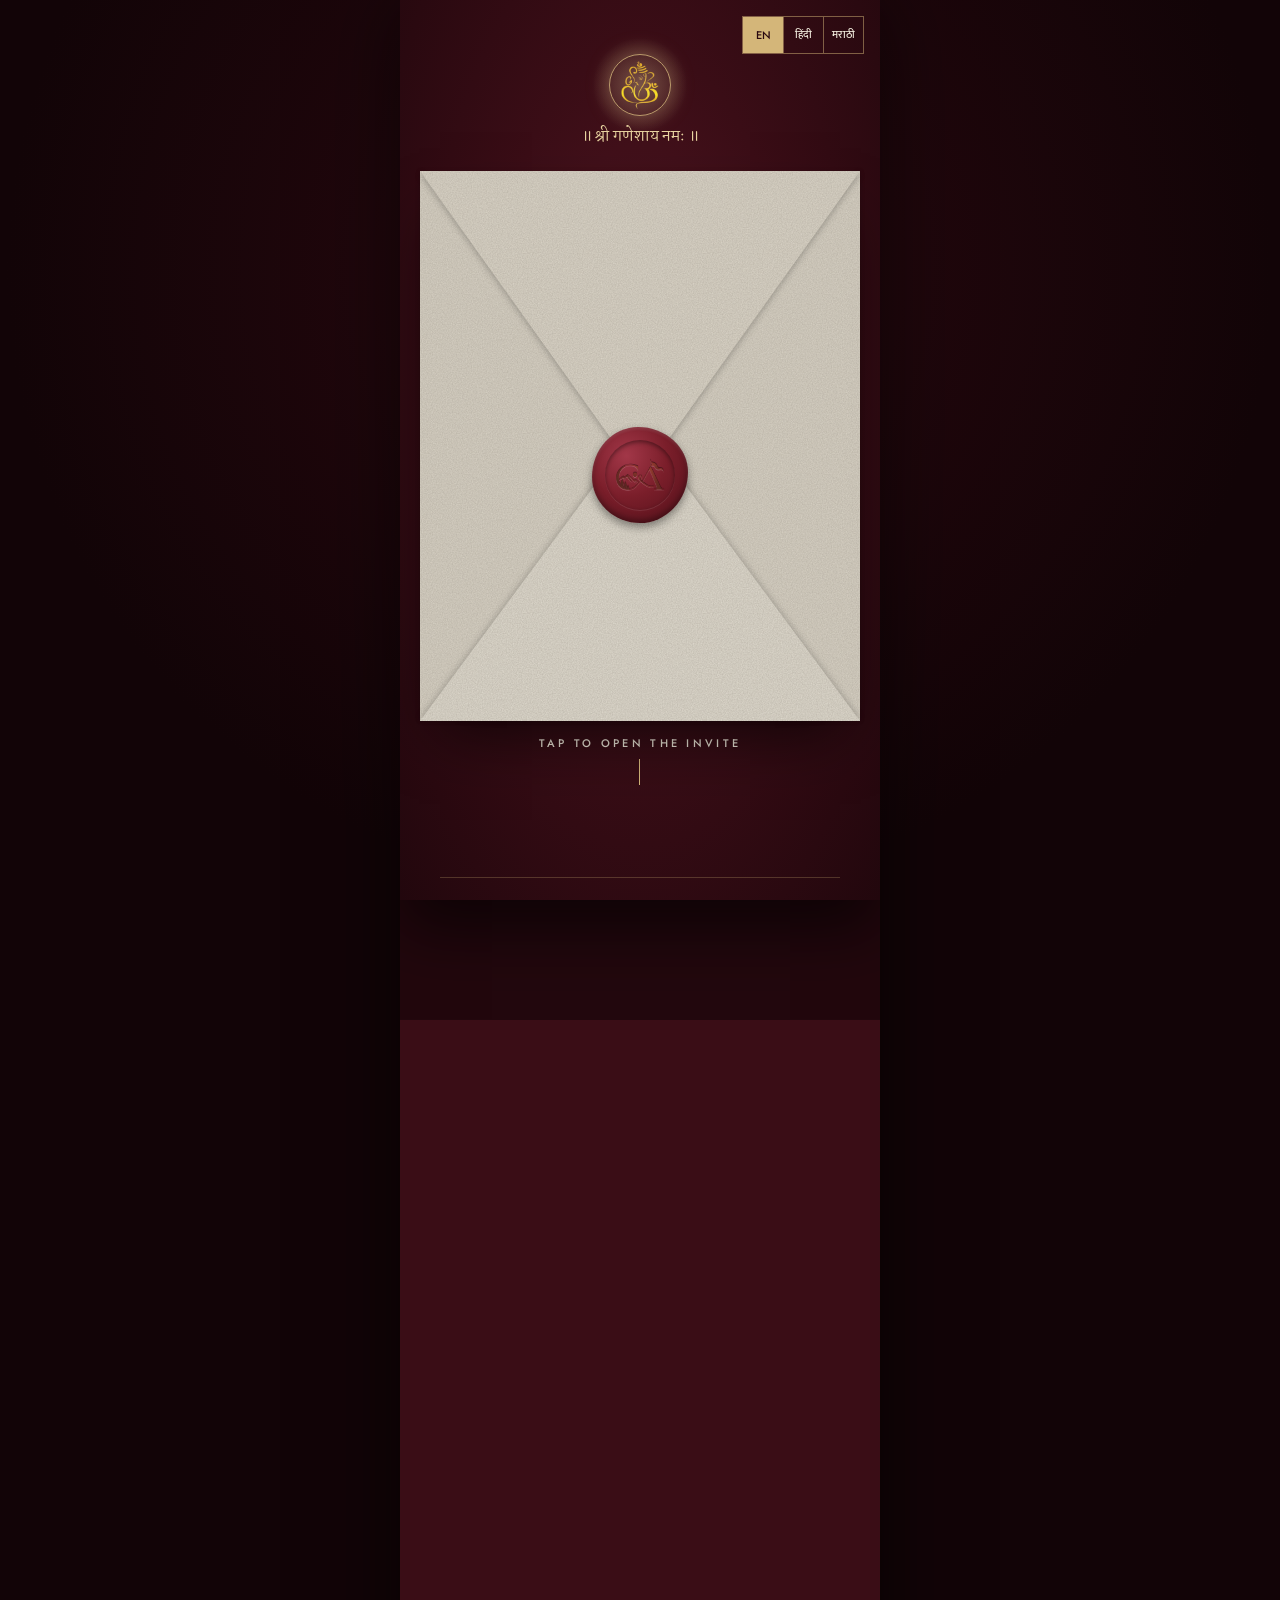
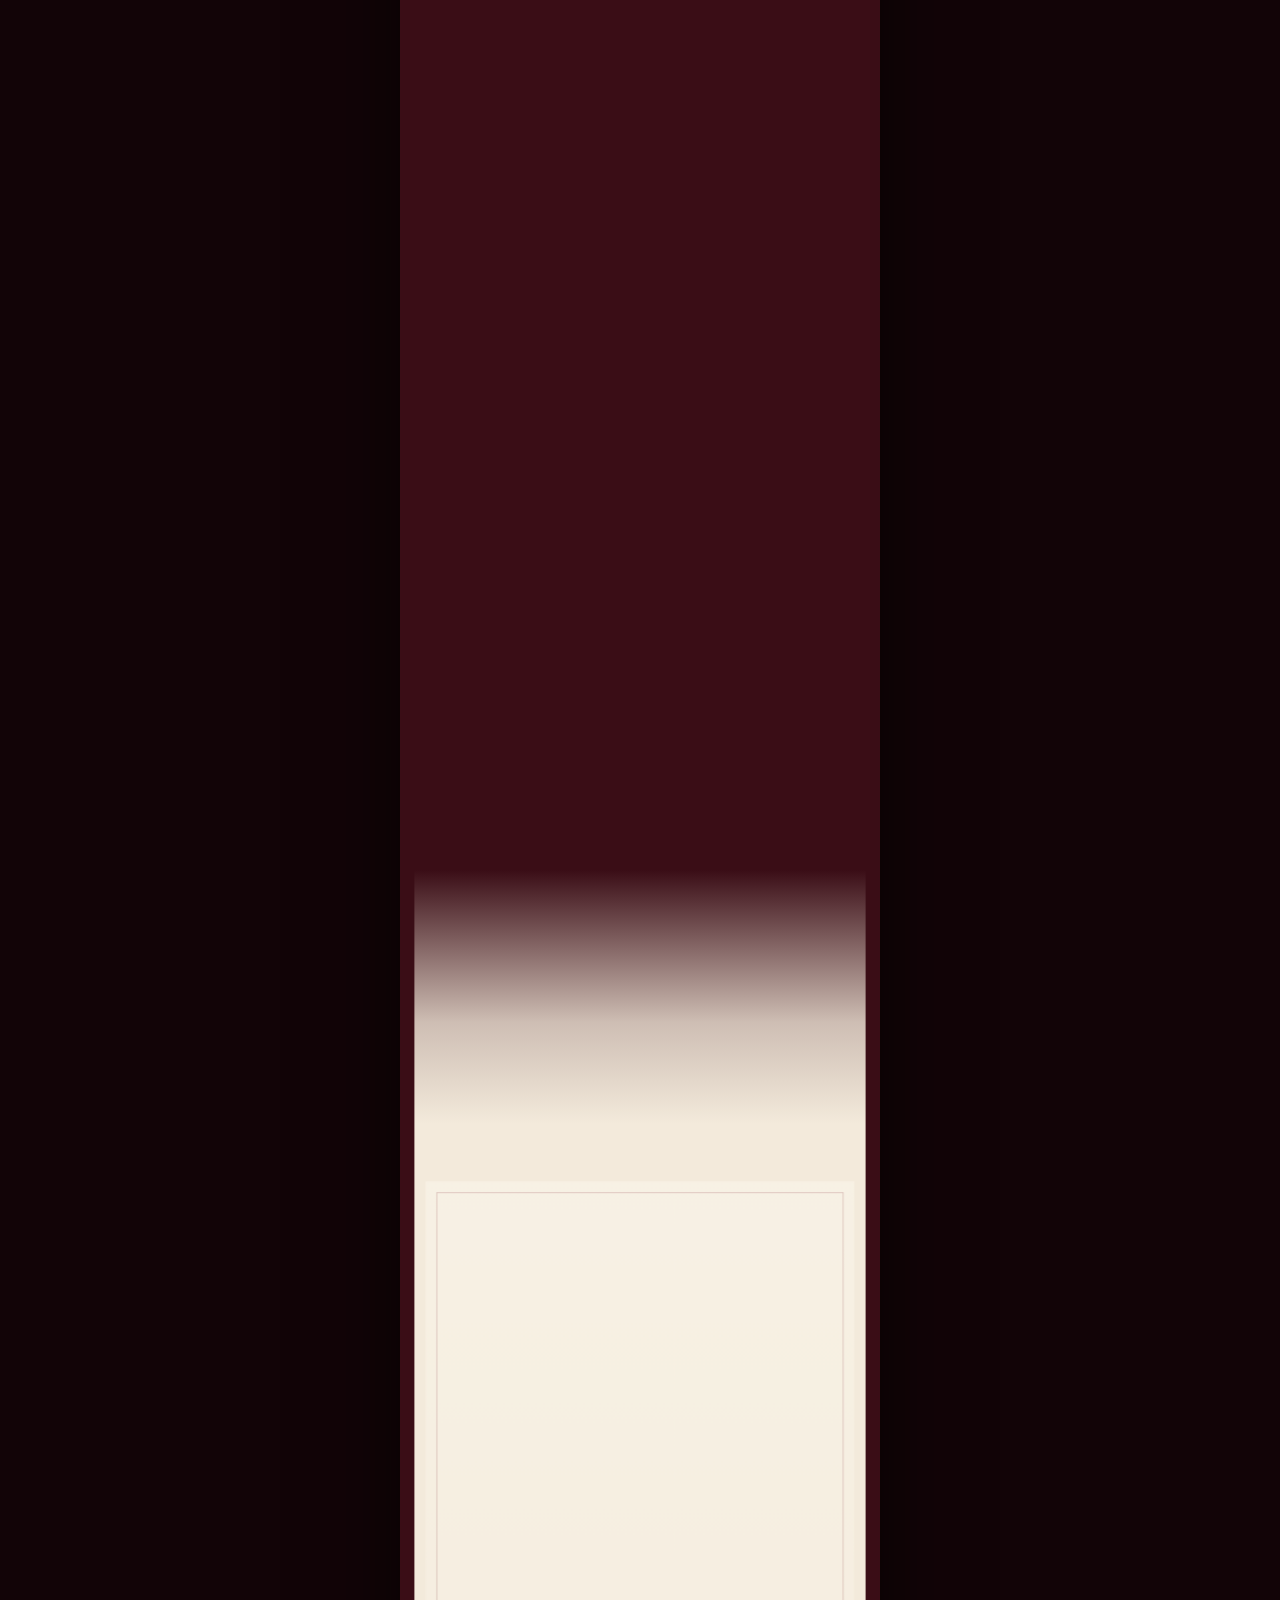
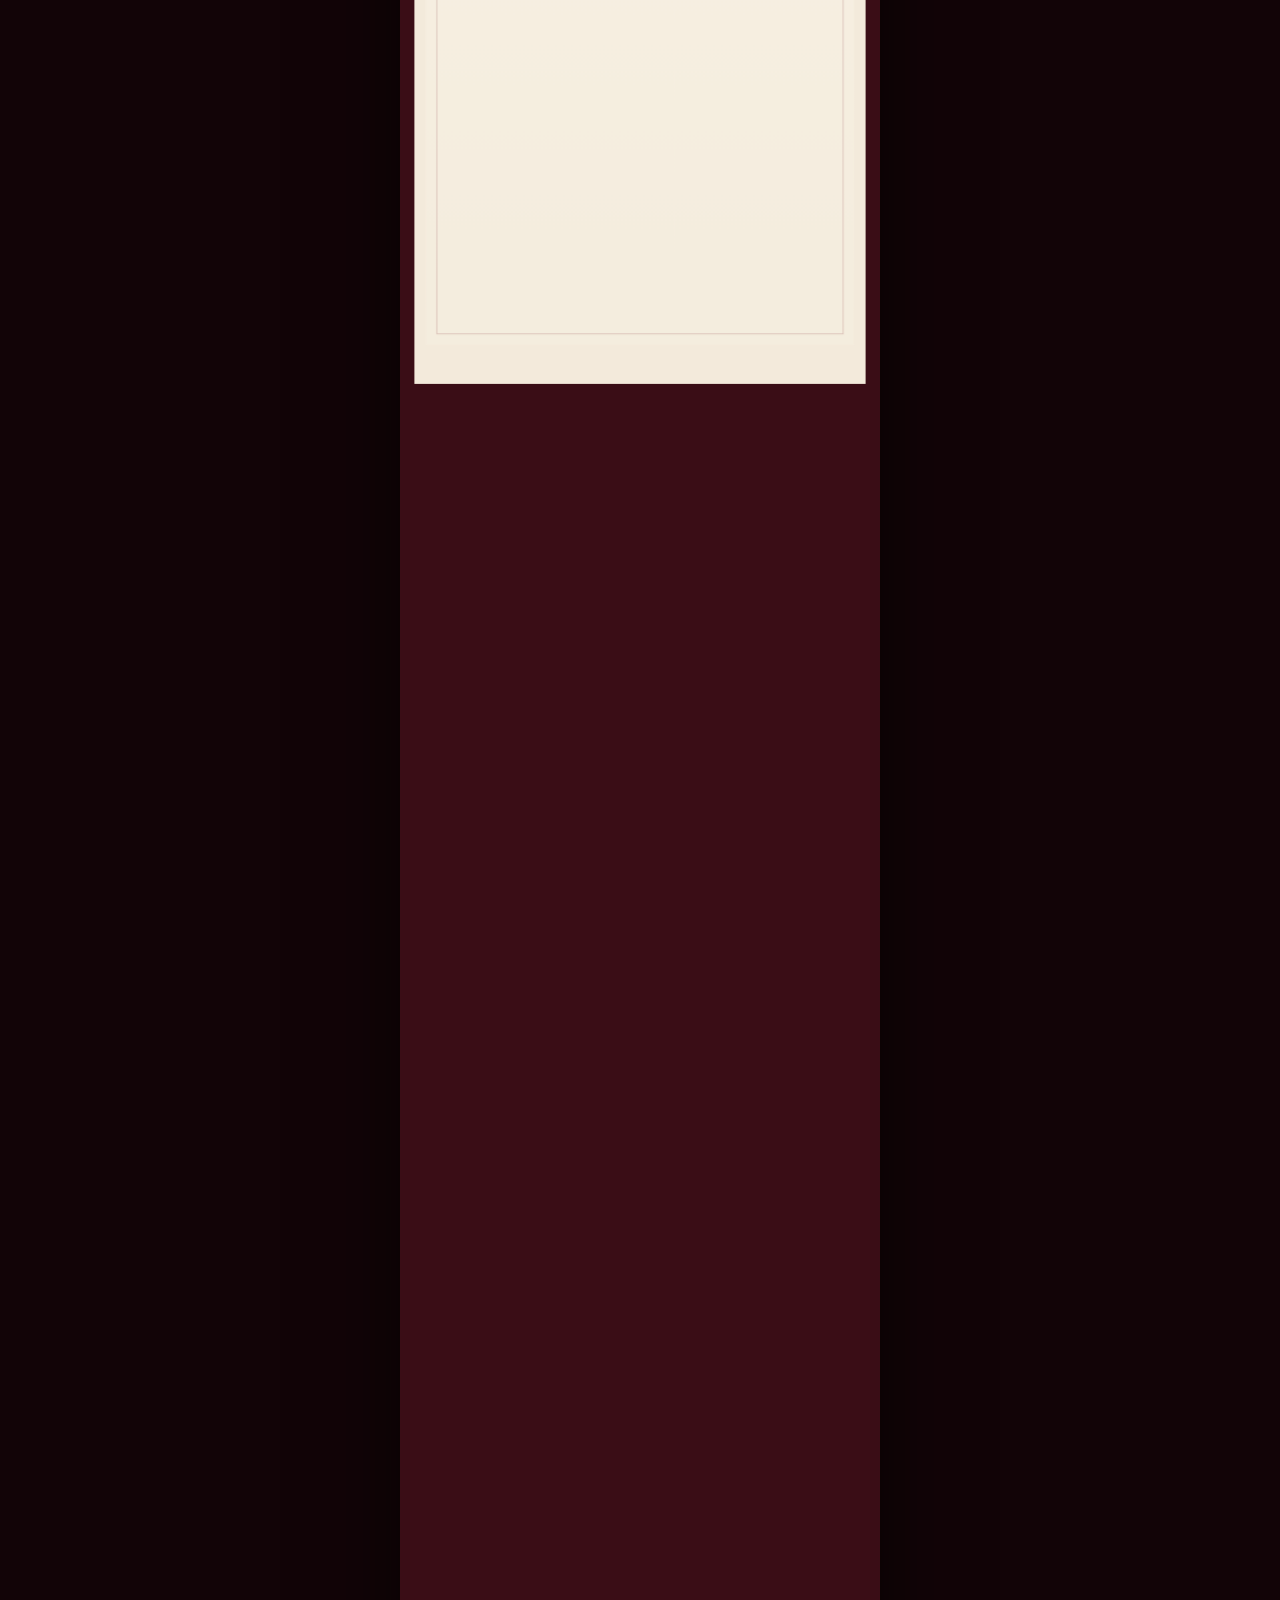
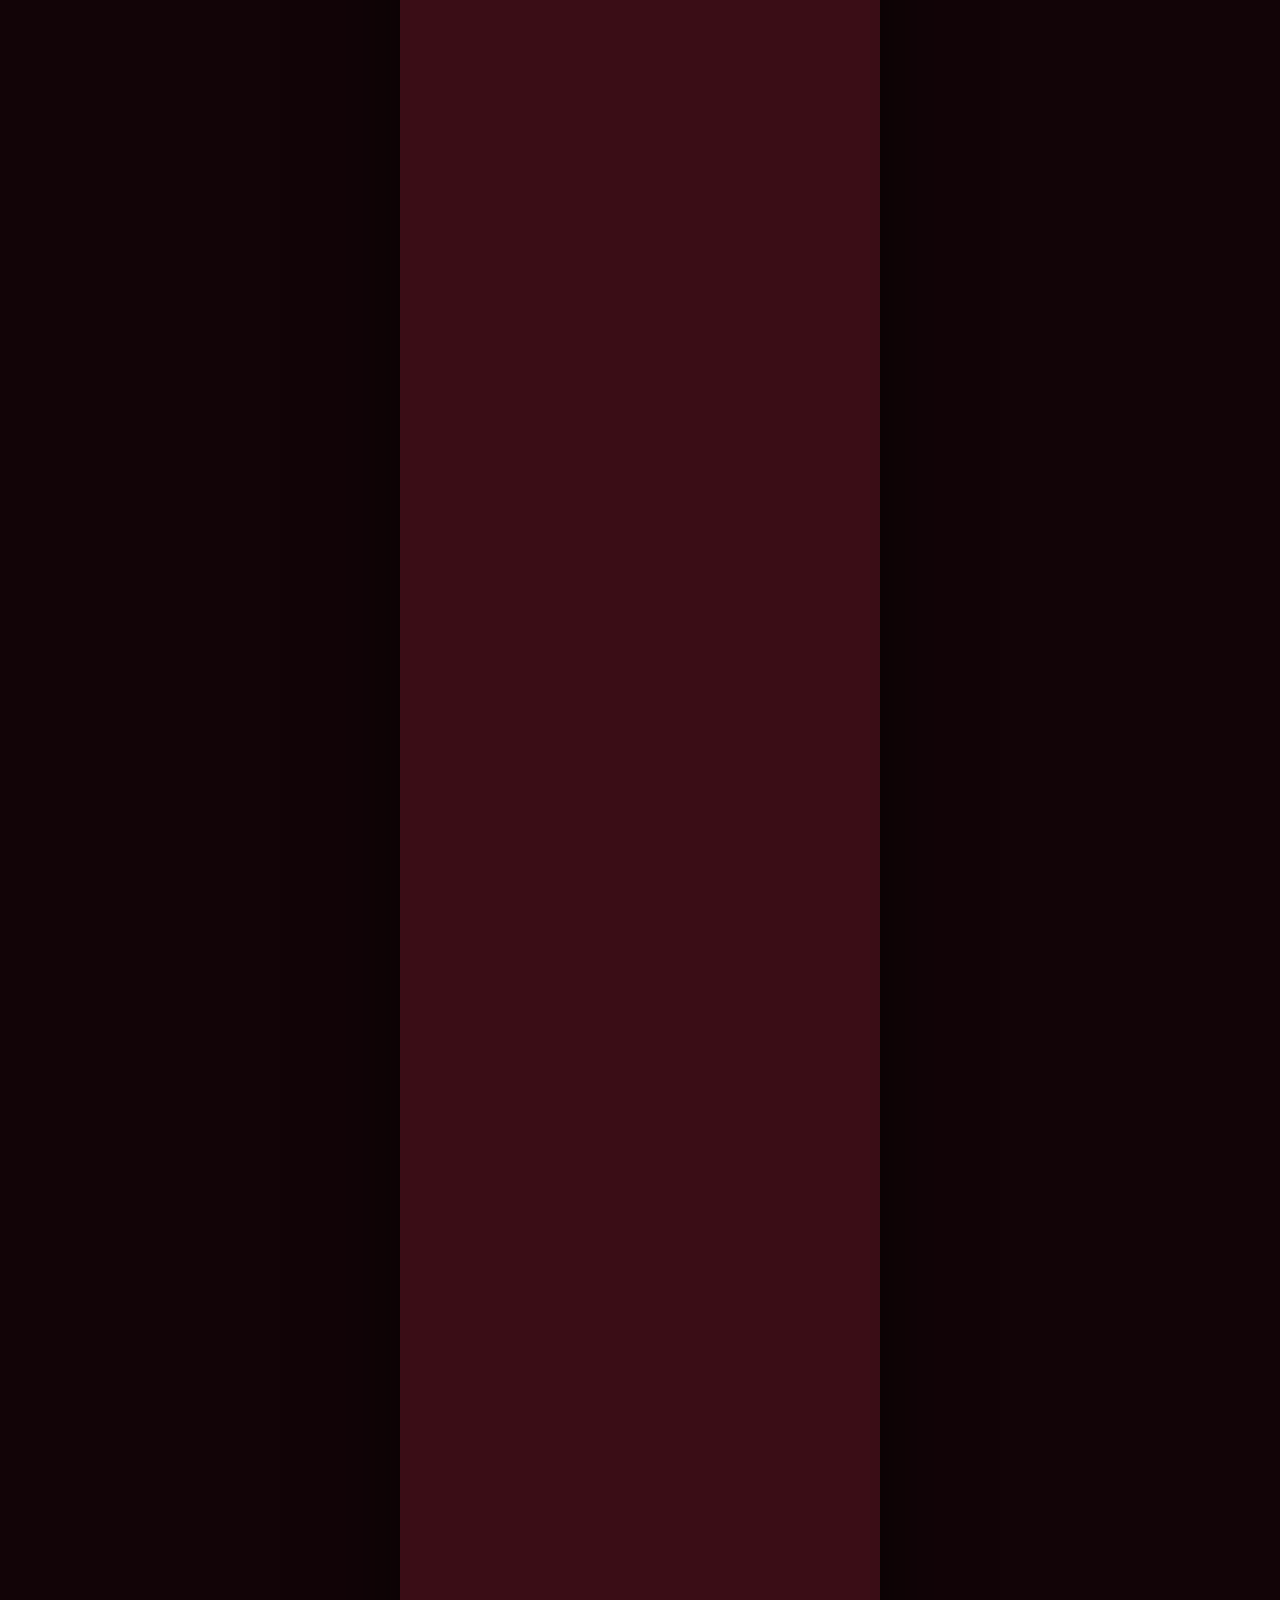
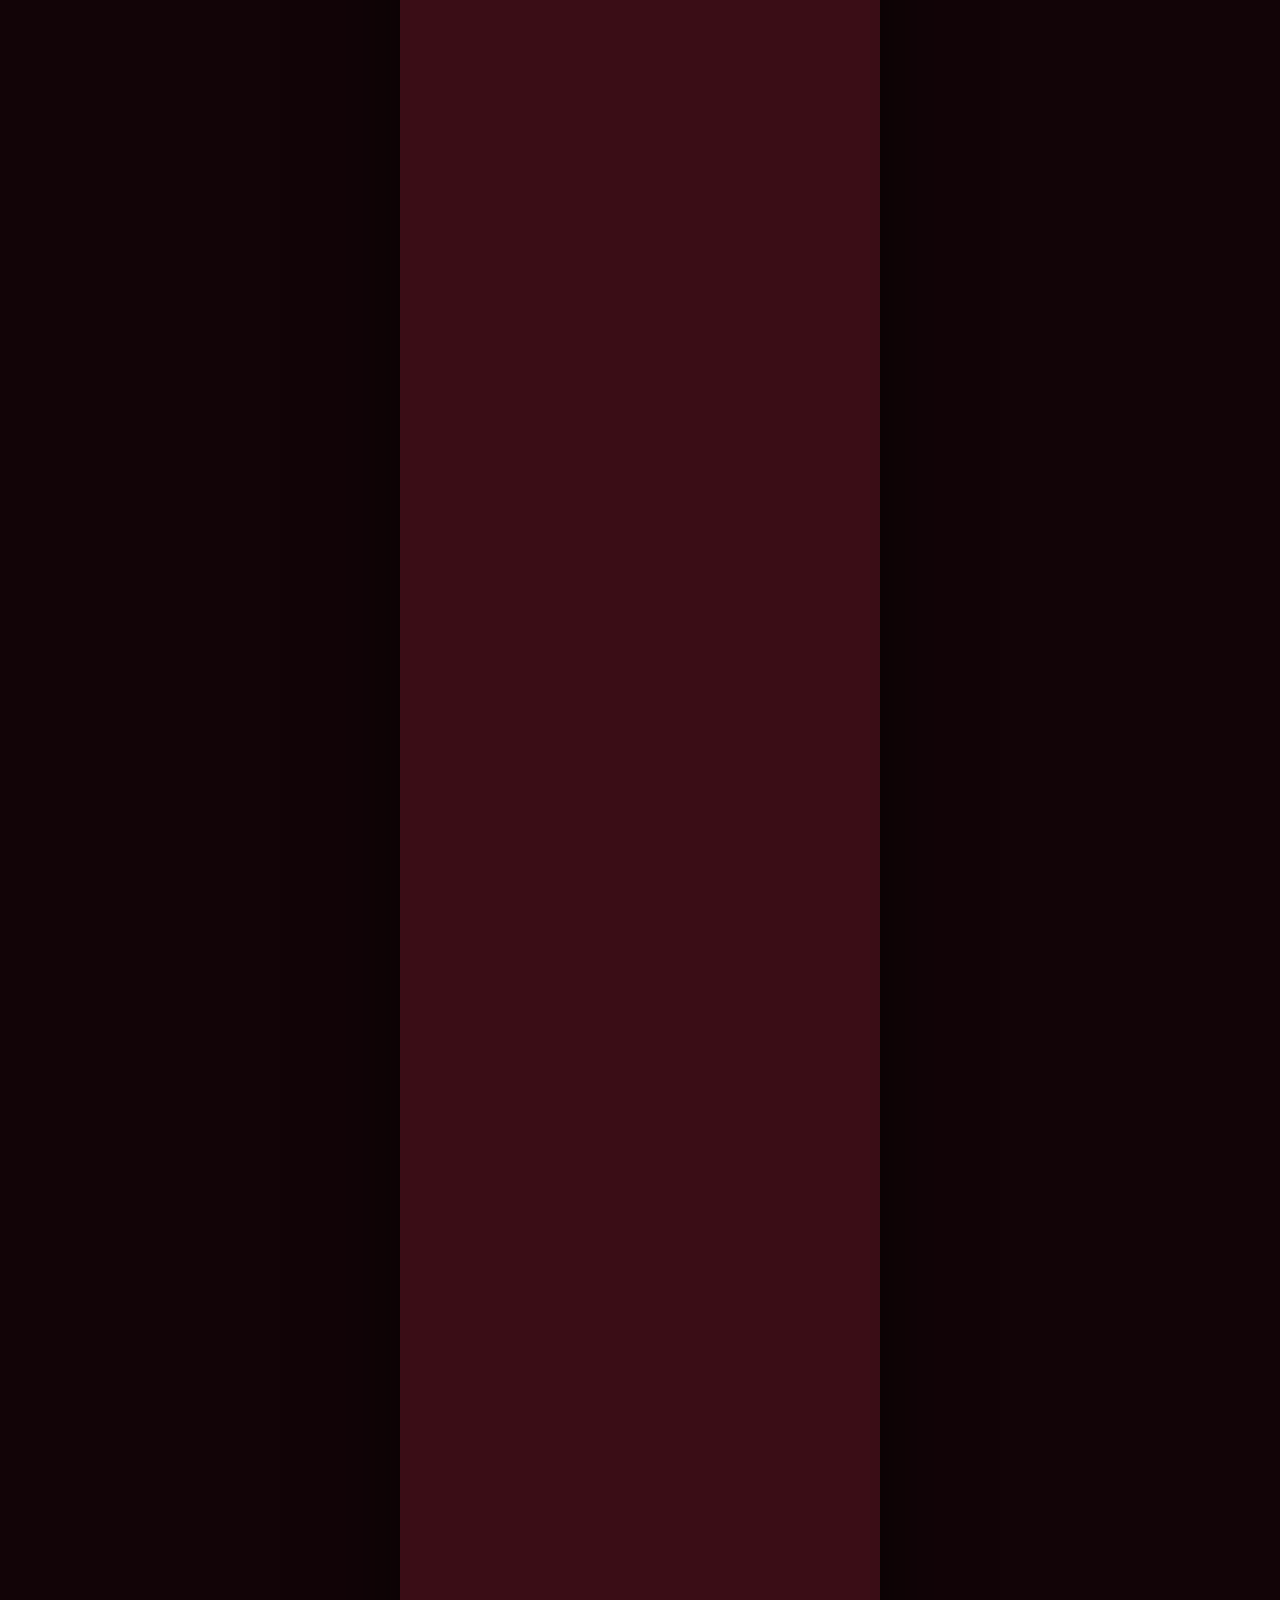
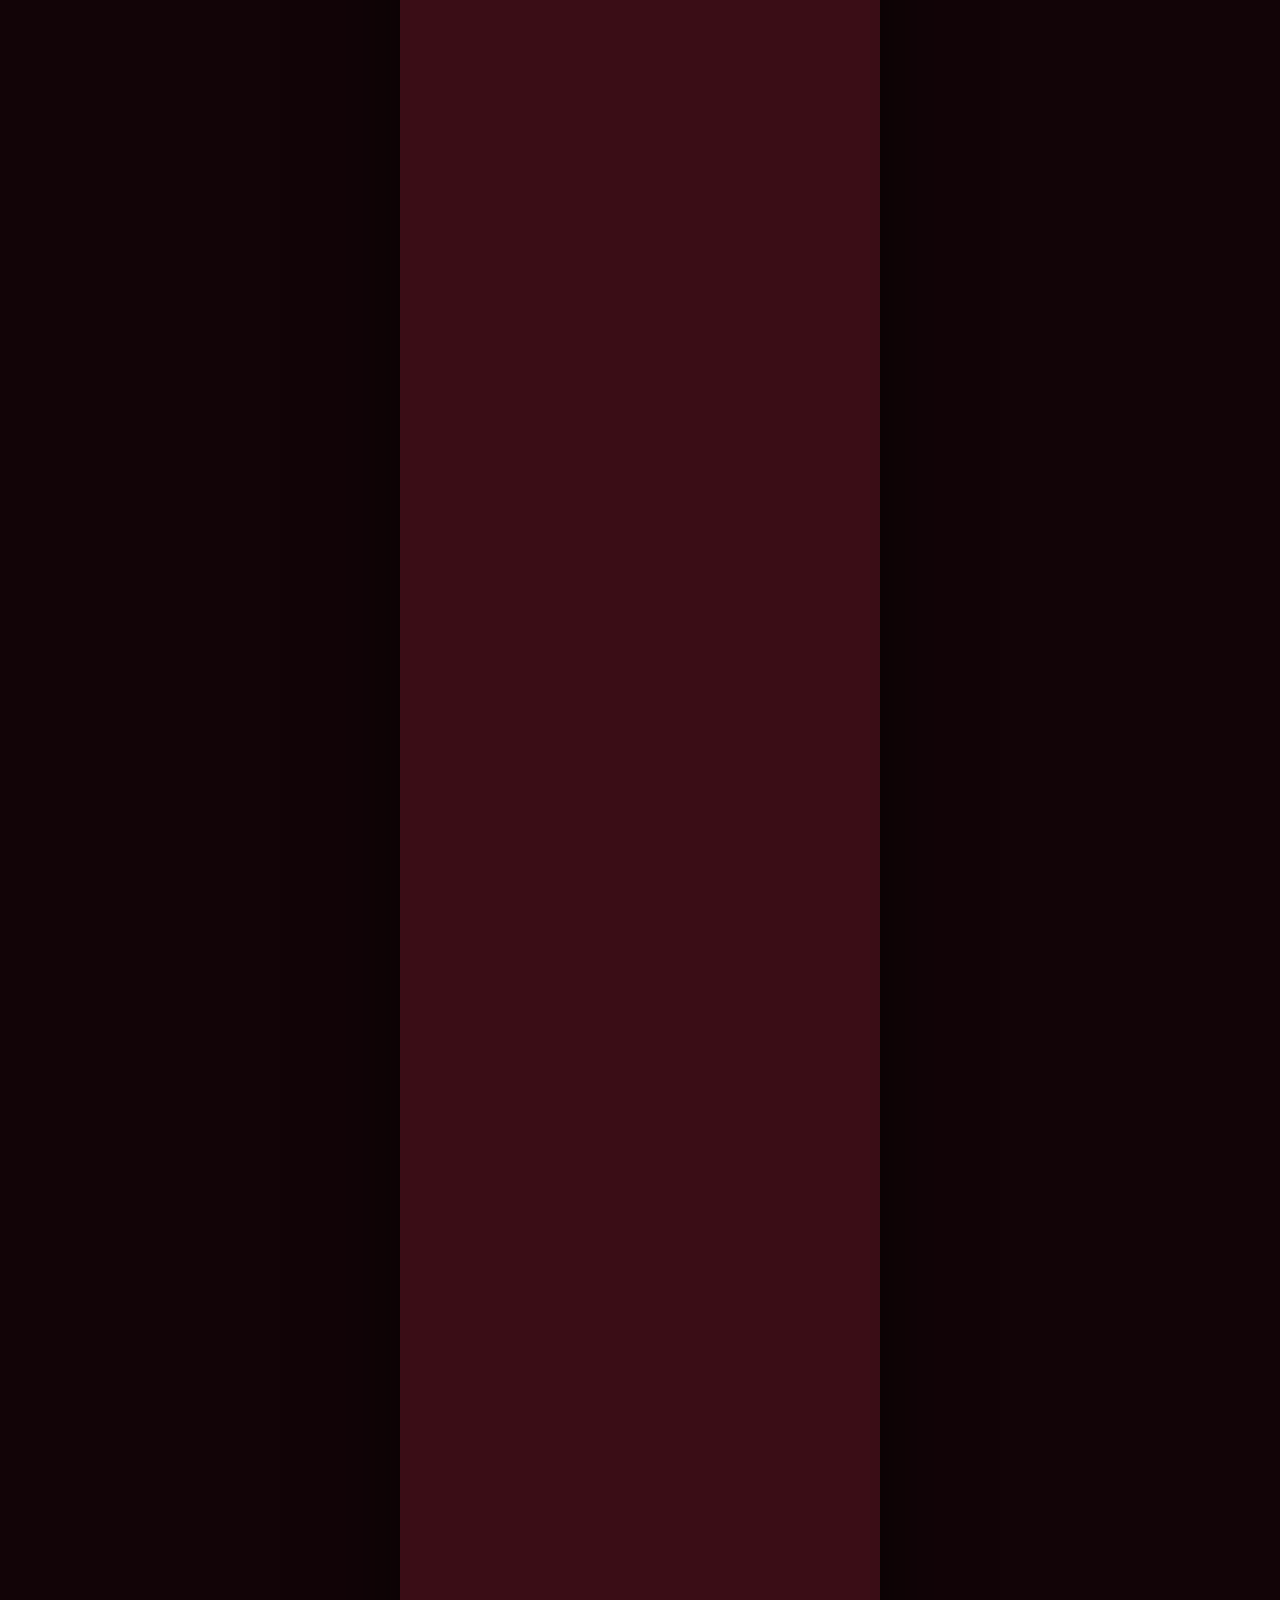
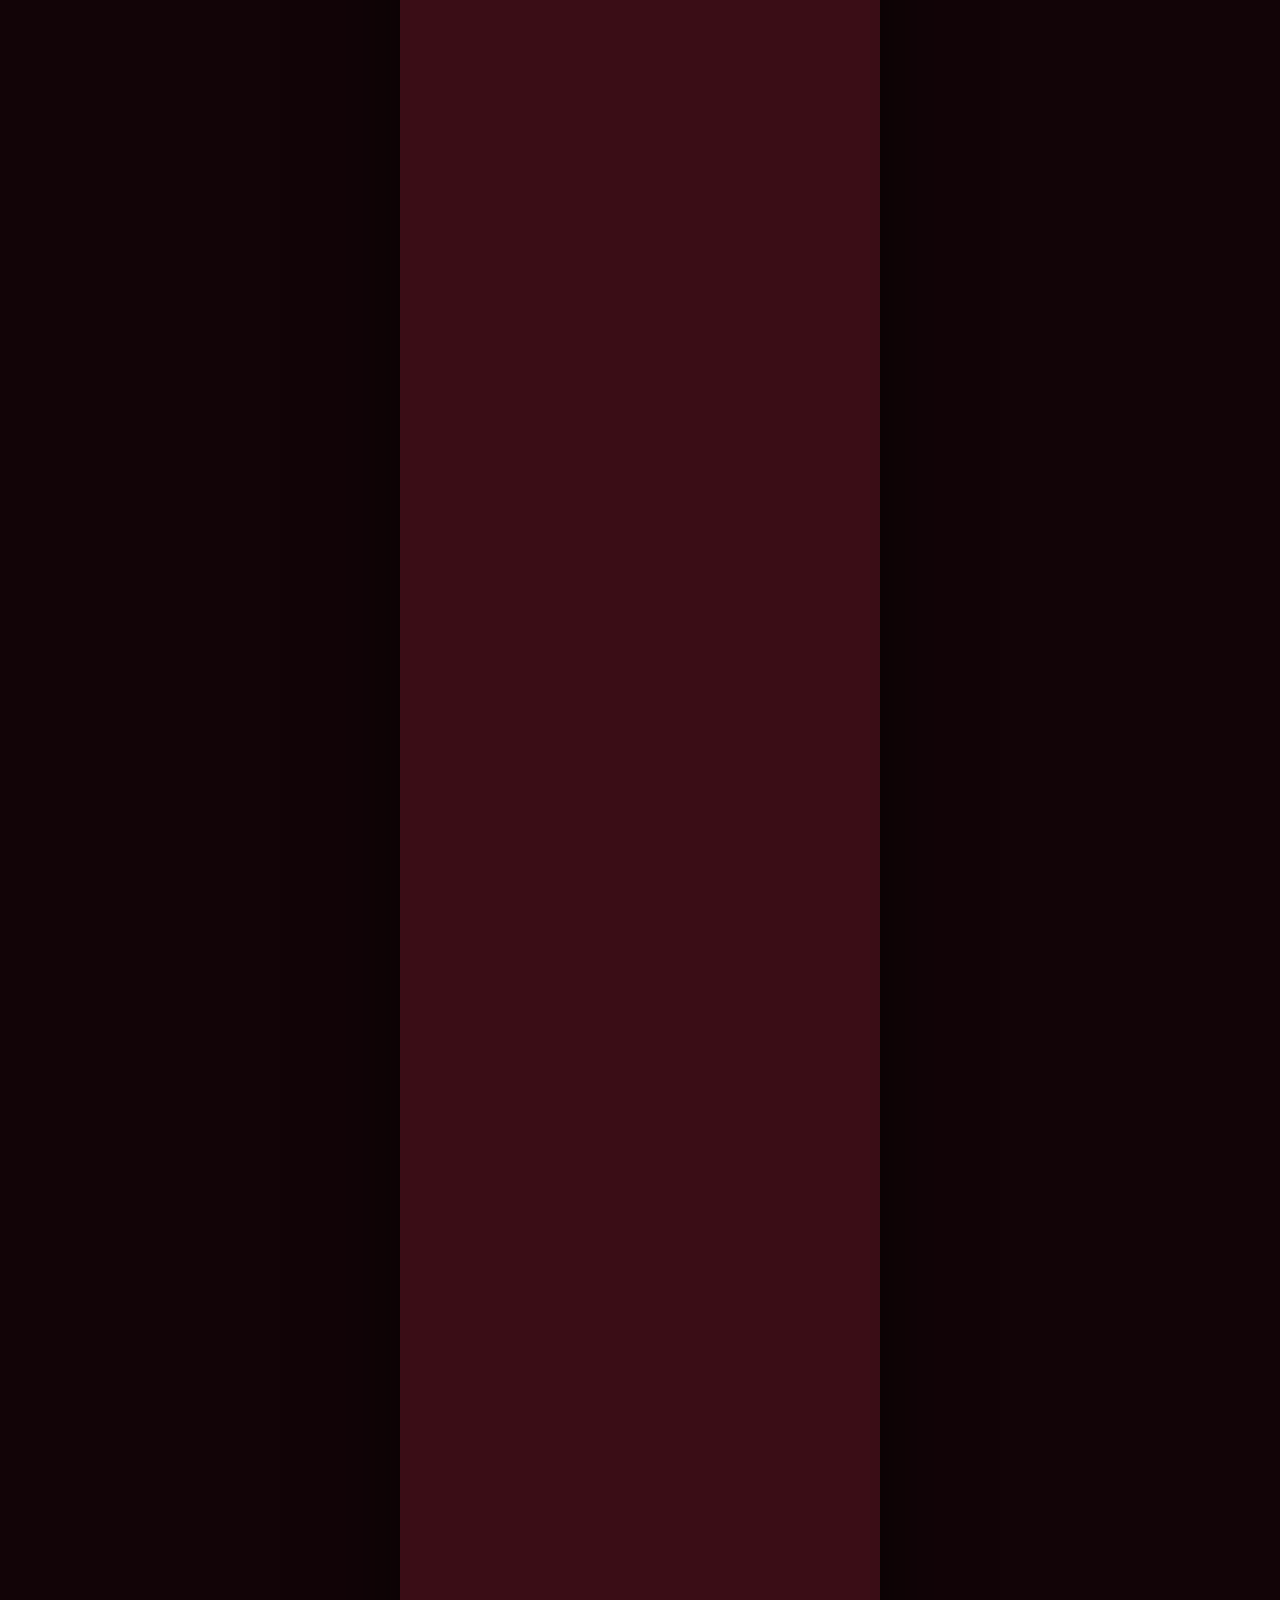
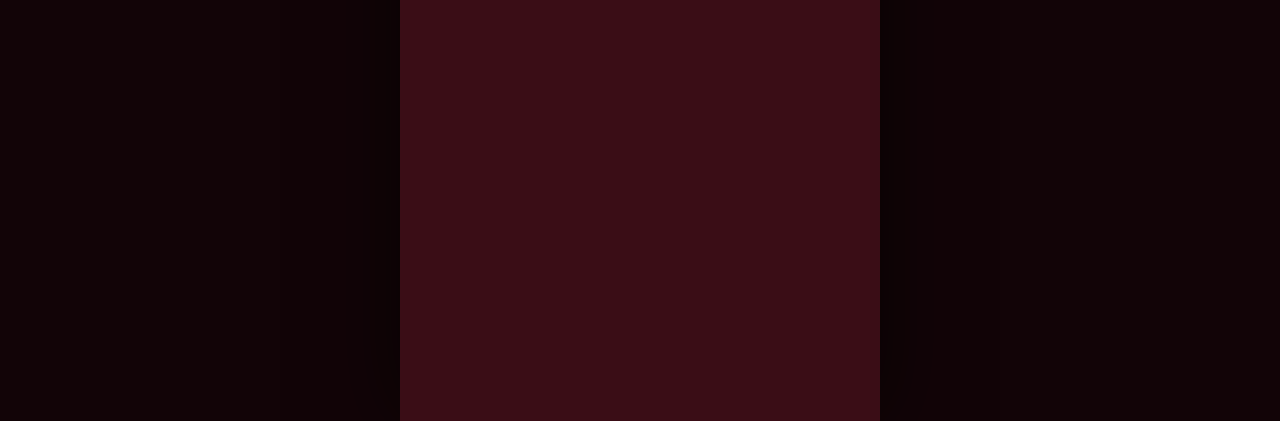
==== commit d66cef56: "Add files via upload" ====
--- a/public/index.html
+++ b/public/index.html
@@ -28,7 +28,7 @@
 @keyframes cue{0%,100%{transform:translateY(0);opacity:.5}50%{transform:translateY(6px);opacity:1}}
 @keyframes sideOpen{from{opacity:0;transform:translateY(-10px)}to{opacity:1;transform:none}}
 </style>
-<link rel="stylesheet" href="site.css?v=511163">
+<link rel="stylesheet" href="site.css?v=517071">
 </head>
 <body>
 
@@ -96,7 +96,7 @@
 <path d="M8 50 Q40 46 72 50 Q66 72 40 74 Q14 72 8 50Z" fill="url(#br4)"/>
 <path d="M8 50 Q40 46 72 50" fill="none" stroke="#F6E2A8" stroke-width="1.5"/>
 <path d="M14 58 Q40 64 66 58" fill="none" stroke="#7A4E1A" stroke-width="1" opacity=".6"/>
-<path d="M28 74 L32 82 H48 L52 74" fill="url(#br4)"/></svg></div></div><div aria-hidden="true" data-scene="" style="position: relative; height: clamp(170px, 30cqw, 320px); overflow: hidden; pointer-events: none; margin: -56px -18px 20px;"><div data-depth="0.3" style="position: absolute; inset: 42% -4% -30px;"><div style="position: absolute; inset: 0px; background: rgb(74, 20, 32); clip-path: polygon(0% 100%, -2% 9.3%, 0.6% 8.7%, 3.2% 8.3%, 5.8% 8.1%, 8.4% 8%, 11% 8.2%, 13.6% 8.5%, 16.2% 9%, 18.8% 9.6%, 21.4% 10.3%, 24% 10.9%, 26.6% 11.4%, 29.2% 11.8%, 31.8% 12%, 34.4% 12%, 37% 11.7%, 39.6% 11.3%, 42.2% 10.7%, 44.8% 10.1%, 47.4% 9.5%, 50% 8.9%, 52.6% 8.4%, 55.2% 8.1%, 57.8% 8%, 60.4% 8.1%, 63% 8.4%, 65.6% 8.9%, 68.2% 9.5%, 70.8% 10.1%, 73.4% 10.8%, 76% 11.3%, 78.6% 11.7%, 81.2% 12%, 83.8% 12%, 86.4% 11.8%, 89% 11.4%, 91.6% 10.9%, 94.2% 10.3%, 96.8% 9.6%, 99.4% 9%, 102% 8.5%, 100% 100%);"></div></div><div data-depth="0.28" style="position: absolute; left: 50%; top: 66%; width: 180px; height: 40px; margin-left: -90px; border-radius: 50%; border: 1px solid rgba(212, 182, 121, 0.35);"></div><div data-depth="0.28" style="position: absolute; left: 50%; top: 70%; width: 120px; height: 26px; margin-left: -60px; border-radius: 50%; border: 1px solid rgba(212, 182, 121, 0.35);"></div><div data-depth="0.22" style="position: absolute; left: 4%; bottom: 30%; width: 96px; height: 33px; transform: rotate(-4deg); filter: drop-shadow(rgba(0, 0, 0, 0.35) 0px 3px 4px);"><div style="position: absolute; inset: 0px; border-radius: 50%; background: radial-gradient(at 45% 35%, rgb(58, 117, 96), rgb(31, 77, 69) 80%); clip-path: polygon(0% 0%, 100% 0%, 100% 100%, 54% 100%, 50% 48%, 46% 100%, 0% 100%);"></div></div><div data-depth="0.22" style="position: absolute; left: 64%; bottom: 34%; width: 110px; height: 37px; transform: rotate(5deg); filter: drop-shadow(rgba(0, 0, 0, 0.35) 0px 3px 4px);"><div style="position: absolute; inset: 0px; border-radius: 50%; background: radial-gradient(at 45% 35%, rgb(58, 117, 96), rgb(31, 77, 69) 80%); clip-path: polygon(0% 0%, 100% 0%, 100% 100%, 54% 100%, 50% 48%, 46% 100%, 0% 100%);"></div></div><div data-depth="0.2" style="position: absolute; left: 24%; bottom: 34%; width: 18px; height: 74px; transform: rotate(-8deg); transform-origin: 50% 100%;"><div style="position: absolute; left: 8px; bottom: 0px; width: 2px; height: 52px; background: rgb(43, 90, 78);"></div><div style="position: absolute; left: 0px; top: 0px; width: 18px; height: 30px; clip-path: polygon(50% 0%, 35.3% 6.3%, 25.7% 12.5%, 17.8% 18.8%, 11.4% 25%, 6.5% 31.3%, 2.9% 37.5%, 0.7% 43.8%, 0% 50%, 0.7% 56.3%, 2.9% 62.5%, 6.5% 68.8%, 11.4% 75%, 17.8% 81.3%, 25.7% 87.5%, 35.3% 93.8%, 50% 100%, 50% 100%, 64.7% 93.8%, 74.3% 87.5%, 82.2% 81.3%, 88.6% 75%, 93.5% 68.8%, 97.1% 62.5%, 99.3% 56.3%, 100% 50%, 99.3% 43.8%, 97.1% 37.5%, 93.5% 31.3%, 88.6% 25%, 82.2% 18.8%, 74.3% 12.5%, 64.7% 6.3%, 50% 0%); background: linear-gradient(rgb(246, 196, 210), rgb(199, 91, 129));"></div></div><div data-depth="0.2" style="position: absolute; left: 78%; bottom: 36%; width: 18px; height: 66px; transform: rotate(10deg); transform-origin: 50% 100%;"><div style="position: absolute; left: 8px; bottom: 0px; width: 2px; height: 44px; background: rgb(43, 90, 78);"></div><div style="position: absolute; left: 0px; top: 0px; width: 18px; height: 30px; clip-path: polygon(50% 0%, 35.3% 6.3%, 25.7% 12.5%, 17.8% 18.8%, 11.4% 25%, 6.5% 31.3%, 2.9% 37.5%, 0.7% 43.8%, 0% 50%, 0.7% 56.3%, 2.9% 62.5%, 6.5% 68.8%, 11.4% 75%, 17.8% 81.3%, 25.7% 87.5%, 35.3% 93.8%, 50% 100%, 50% 100%, 64.7% 93.8%, 74.3% 87.5%, 82.2% 81.3%, 88.6% 75%, 93.5% 68.8%, 97.1% 62.5%, 99.3% 56.3%, 100% 50%, 99.3% 43.8%, 97.1% 37.5%, 93.5% 31.3%, 88.6% 25%, 82.2% 18.8%, 74.3% 12.5%, 64.7% 6.3%, 50% 0%); background: linear-gradient(rgb(246, 196, 210), rgb(199, 91, 129));"></div></div><div data-depth="0.14" style="position: absolute; inset: 70% -4% -30px;"><div style="position: absolute; inset: 0px; background: rgb(58, 13, 22); clip-path: polygon(0% 100%, -2% 18.7%, 0.6% 18.5%, 3.2% 18.6%, 5.8% 18.9%, 8.4% 19.5%, 11% 20.1%, 13.6% 20.7%, 16.2% 21.2%, 18.8% 21.5%, 21.4% 21.5%, 24% 21.2%, 26.6% 20.8%, 29.2% 20.2%, 31.8% 19.5%, 34.4% 19%, 37% 18.6%, 39.6% 18.5%, 42.2% 18.6%, 44.8% 19%, 47.4% 19.6%, 50% 20.2%, 52.6% 20.8%, 55.2% 21.3%, 57.8% 21.5%, 60.4% 21.4%, 63% 21.2%, 65.6% 20.7%, 68.2% 20%, 70.8% 19.4%, 73.4% 18.9%, 76% 18.6%, 78.6% 18.5%, 81.2% 18.7%, 83.8% 19.1%, 86.4% 19.7%, 89% 20.3%, 91.6% 20.9%, 94.2% 21.3%, 96.8% 21.5%, 99.4% 21.4%, 102% 21.1%, 100% 100%);"></div></div><div data-depth="0.12" style="position: absolute; left: 22%; bottom: 16%; width: 88px; height: 56px; margin-left: -44px; filter: drop-shadow(rgba(0, 0, 0, 0.4) 0px 4px 5px);"><div style="position: absolute; left: 50%; bottom: 0px; width: 21px; height: 32px; margin-left: -10.5px; transform-origin: 50% 100%; transform: rotate(-78deg);"><div style="position: absolute; inset: 0px; clip-path: polygon(50% 0%, 35.3% 6.3%, 25.7% 12.5%, 17.8% 18.8%, 11.4% 25%, 6.5% 31.3%, 2.9% 37.5%, 0.7% 43.8%, 0% 50%, 0.7% 56.3%, 2.9% 62.5%, 6.5% 68.8%, 11.4% 75%, 17.8% 81.3%, 25.7% 87.5%, 35.3% 93.8%, 50% 100%, 50% 100%, 64.7% 93.8%, 74.3% 87.5%, 82.2% 81.3%, 88.6% 75%, 93.5% 68.8%, 97.1% 62.5%, 99.3% 56.3%, 100% 50%, 99.3% 43.8%, 97.1% 37.5%, 93.5% 31.3%, 88.6% 25%, 82.2% 18.8%, 74.3% 12.5%, 64.7% 6.3%, 50% 0%); background: linear-gradient(rgb(231, 160, 182) 0%, rgb(184, 77, 114) 100%);"></div><div style="position: absolute; left: 50%; top: 18%; bottom: 8%; width: 1px; margin-left: -0.5px; background: rgba(255, 240, 245, 0.35);"></div></div><div style="position: absolute; left: 50%; bottom: 0px; width: 21px; height: 32px; margin-left: -10.5px; transform-origin: 50% 100%; transform: rotate(78deg);"><div style="position: absolute; inset: 0px; clip-path: polygon(50% 0%, 35.3% 6.3%, 25.7% 12.5%, 17.8% 18.8%, 11.4% 25%, 6.5% 31.3%, 2.9% 37.5%, 0.7% 43.8%, 0% 50%, 0.7% 56.3%, 2.9% 62.5%, 6.5% 68.8%, 11.4% 75%, 17.8% 81.3%, 25.7% 87.5%, 35.3% 93.8%, 50% 100%, 50% 100%, 64.7% 93.8%, 74.3% 87.5%, 82.2% 81.3%, 88.6% 75%, 93.5% 68.8%, 97.1% 62.5%, 99.3% 56.3%, 100% 50%, 99.3% 43.8%, 97.1% 37.5%, 93.5% 31.3%, 88.6% 25%, 82.2% 18.8%, 74.3% 12.5%, 64.7% 6.3%, 50% 0%); background: linear-gradient(rgb(231, 160, 182) 0%, rgb(184, 77, 114) 100%);"></div><div style="position: absolute; left: 50%; top: 18%; bottom: 8%; width: 1px; margin-left: -0.5px; background: rgba(255, 240, 245, 0.35);"></div></div><div style="position: absolute; left: 50%; bottom: 0px; width: 21px; height: 41px; margin-left: -10.5px; transform-origin: 50% 100%; transform: rotate(-52deg);"><div style="position: absolute; inset: 0px; clip-path: polygon(50% 0%, 35.3% 6.3%, 25.7% 12.5%, 17.8% 18.8%, 11.4% 25%, 6.5% 31.3%, 2.9% 37.5%, 0.7% 43.8%, 0% 50%, 0.7% 56.3%, 2.9% 62.5%, 6.5% 68.8%, 11.4% 75%, 17.8% 81.3%, 25.7% 87.5%, 35.3% 93.8%, 50% 100%, 50% 100%, 64.7% 93.8%, 74.3% 87.5%, 82.2% 81.3%, 88.6% 75%, 93.5% 68.8%, 97.1% 62.5%, 99.3% 56.3%, 100% 50%, 99.3% 43.8%, 97.1% 37.5%, 93.5% 31.3%, 88.6% 25%, 82.2% 18.8%, 74.3% 12.5%, 64.7% 6.3%, 50% 0%); background: linear-gradient(rgb(239, 178, 196) 0%, rgb(199, 91, 129) 100%);"></div><div style="position: absolute; left: 50%; top: 18%; bottom: 8%; width: 1px; margin-left: -0.5px; background: rgba(255, 240, 245, 0.35);"></div></div><div style="position: absolute; left: 50%; bottom: 0px; width: 21px; height: 41px; margin-left: -10.5px; transform-origin: 50% 100%; transform: rotate(52deg);"><div style="position: absolute; inset: 0px; clip-path: polygon(50% 0%, 35.3% 6.3%, 25.7% 12.5%, 17.8% 18.8%, 11.4% 25%, 6.5% 31.3%, 2.9% 37.5%, 0.7% 43.8%, 0% 50%, 0.7% 56.3%, 2.9% 62.5%, 6.5% 68.8%, 11.4% 75%, 17.8% 81.3%, 25.7% 87.5%, 35.3% 93.8%, 50% 100%, 50% 100%, 64.7% 93.8%, 74.3% 87.5%, 82.2% 81.3%, 88.6% 75%, 93.5% 68.8%, 97.1% 62.5%, 99.3% 56.3%, 100% 50%, 99.3% 43.8%, 97.1% 37.5%, 93.5% 31.3%, 88.6% 25%, 82.2% 18.8%, 74.3% 12.5%, 64.7% 6.3%, 50% 0%); background: linear-gradient(rgb(239, 178, 196) 0%, rgb(199, 91, 129) 100%);"></div><div style="position: absolute; left: 50%; top: 18%; bottom: 8%; width: 1px; margin-left: -0.5px; background: rgba(255, 240, 245, 0.35);"></div></div><div style="position: absolute; left: 50%; bottom: 0px; width: 21px; height: 48px; margin-left: -10.5px; transform-origin: 50% 100%; transform: rotate(-26deg);"><div style="position: absolute; inset: 0px; clip-path: polygon(50% 0%, 35.3% 6.3%, 25.7% 12.5%, 17.8% 18.8%, 11.4% 25%, 6.5% 31.3%, 2.9% 37.5%, 0.7% 43.8%, 0% 50%, 0.7% 56.3%, 2.9% 62.5%, 6.5% 68.8%, 11.4% 75%, 17.8% 81.3%, 25.7% 87.5%, 35.3% 93.8%, 50% 100%, 50% 100%, 64.7% 93.8%, 74.3% 87.5%, 82.2% 81.3%, 88.6% 75%, 93.5% 68.8%, 97.1% 62.5%, 99.3% 56.3%, 100% 50%, 99.3% 43.8%, 97.1% 37.5%, 93.5% 31.3%, 88.6% 25%, 82.2% 18.8%, 74.3% 12.5%, 64.7% 6.3%, 50% 0%); background: linear-gradient(rgb(246, 196, 210) 0%, rgb(214, 107, 144) 100%);"></div><div style="position: absolute; left: 50%; top: 18%; bottom: 8%; width: 1px; margin-left: -0.5px; background: rgba(255, 240, 245, 0.35);"></div></div><div style="position: absolute; left: 50%; bottom: 0px; width: 21px; height: 48px; margin-left: -10.5px; transform-origin: 50% 100%; transform: rotate(26deg);"><div style="position: absolute; inset: 0px; clip-path: polygon(50% 0%, 35.3% 6.3%, 25.7% 12.5%, 17.8% 18.8%, 11.4% 25%, 6.5% 31.3%, 2.9% 37.5%, 0.7% 43.8%, 0% 50%, 0.7% 56.3%, 2.9% 62.5%, 6.5% 68.8%, 11.4% 75%, 17.8% 81.3%, 25.7% 87.5%, 35.3% 93.8%, 50% 100%, 50% 100%, 64.7% 93.8%, 74.3% 87.5%, 82.2% 81.3%, 88.6% 75%, 93.5% 68.8%, 97.1% 62.5%, 99.3% 56.3%, 100% 50%, 99.3% 43.8%, 97.1% 37.5%, 93.5% 31.3%, 88.6% 25%, 82.2% 18.8%, 74.3% 12.5%, 64.7% 6.3%, 50% 0%); background: linear-gradient(rgb(246, 196, 210) 0%, rgb(214, 107, 144) 100%);"></div><div style="position: absolute; left: 50%; top: 18%; bottom: 8%; width: 1px; margin-left: -0.5px; background: rgba(255, 240, 245, 0.35);"></div></div><div style="position: absolute; left: 50%; bottom: 0px; width: 21px; height: 51px; margin-left: -10.5px; transform-origin: 50% 100%; transform: rotate(0deg);"><div style="position: absolute; inset: 0px; clip-path: polygon(50% 0%, 35.3% 6.3%, 25.7% 12.5%, 17.8% 18.8%, 11.4% 25%, 6.5% 31.3%, 2.9% 37.5%, 0.7% 43.8%, 0% 50%, 0.7% 56.3%, 2.9% 62.5%, 6.5% 68.8%, 11.4% 75%, 17.8% 81.3%, 25.7% 87.5%, 35.3% 93.8%, 50% 100%, 50% 100%, 64.7% 93.8%, 74.3% 87.5%, 82.2% 81.3%, 88.6% 75%, 93.5% 68.8%, 97.1% 62.5%, 99.3% 56.3%, 100% 50%, 99.3% 43.8%, 97.1% 37.5%, 93.5% 31.3%, 88.6% 25%, 82.2% 18.8%, 74.3% 12.5%, 64.7% 6.3%, 50% 0%); background: linear-gradient(rgb(251, 214, 224) 0%, rgb(224, 122, 156) 100%);"></div><div style="position: absolute; left: 50%; top: 18%; bottom: 8%; width: 1px; margin-left: -0.5px; background: rgba(255, 240, 245, 0.35);"></div></div><div style="position: absolute; left: 50%; bottom: -3px; width: 27px; height: 7px; margin-left: -14px; border-radius: 50%; background: rgb(227, 184, 74); box-shadow: rgb(184, 137, 46) 0px -2px 0px inset;"></div></div><div data-depth="0.12" style="position: absolute; left: 78%; bottom: 18%; width: 79px; height: 50px; margin-left: -40px; filter: drop-shadow(rgba(0, 0, 0, 0.4) 0px 4px 5px);"><div style="position: absolute; left: 50%; bottom: 0px; width: 19px; height: 29px; margin-left: -9.5px; transform-origin: 50% 100%; transform: rotate(-78deg);"><div style="position: absolute; inset: 0px; clip-path: polygon(50% 0%, 35.3% 6.3%, 25.7% 12.5%, 17.8% 18.8%, 11.4% 25%, 6.5% 31.3%, 2.9% 37.5%, 0.7% 43.8%, 0% 50%, 0.7% 56.3%, 2.9% 62.5%, 6.5% 68.8%, 11.4% 75%, 17.8% 81.3%, 25.7% 87.5%, 35.3% 93.8%, 50% 100%, 50% 100%, 64.7% 93.8%, 74.3% 87.5%, 82.2% 81.3%, 88.6% 75%, 93.5% 68.8%, 97.1% 62.5%, 99.3% 56.3%, 100% 50%, 99.3% 43.8%, 97.1% 37.5%, 93.5% 31.3%, 88.6% 25%, 82.2% 18.8%, 74.3% 12.5%, 64.7% 6.3%, 50% 0%); background: linear-gradient(rgb(231, 160, 182) 0%, rgb(184, 77, 114) 100%);"></div><div style="position: absolute; left: 50%; top: 18%; bottom: 8%; width: 1px; margin-left: -0.5px; background: rgba(255, 240, 245, 0.35);"></div></div><div style="position: absolute; left: 50%; bottom: 0px; width: 19px; height: 29px; margin-left: -9.5px; transform-origin: 50% 100%; transform: rotate(78deg);"><div style="position: absolute; inset: 0px; clip-path: polygon(50% 0%, 35.3% 6.3%, 25.7% 12.5%, 17.8% 18.8%, 11.4% 25%, 6.5% 31.3%, 2.9% 37.5%, 0.7% 43.8%, 0% 50%, 0.7% 56.3%, 2.9% 62.5%, 6.5% 68.8%, 11.4% 75%, 17.8% 81.3%, 25.7% 87.5%, 35.3% 93.8%, 50% 100%, 50% 100%, 64.7% 93.8%, 74.3% 87.5%, 82.2% 81.3%, 88.6% 75%, 93.5% 68.8%, 97.1% 62.5%, 99.3% 56.3%, 100% 50%, 99.3% 43.8%, 97.1% 37.5%, 93.5% 31.3%, 88.6% 25%, 82.2% 18.8%, 74.3% 12.5%, 64.7% 6.3%, 50% 0%); background: linear-gradient(rgb(231, 160, 182) 0%, rgb(184, 77, 114) 100%);"></div><div style="position: absolute; left: 50%; top: 18%; bottom: 8%; width: 1px; margin-left: -0.5px; background: rgba(255, 240, 245, 0.35);"></div></div><div style="position: absolute; left: 50%; bottom: 0px; width: 19px; height: 37px; margin-left: -9.5px; transform-origin: 50% 100%; transform: rotate(-52deg);"><div style="position: absolute; inset: 0px; clip-path: polygon(50% 0%, 35.3% 6.3%, 25.7% 12.5%, 17.8% 18.8%, 11.4% 25%, 6.5% 31.3%, 2.9% 37.5%, 0.7% 43.8%, 0% 50%, 0.7% 56.3%, 2.9% 62.5%, 6.5% 68.8%, 11.4% 75%, 17.8% 81.3%, 25.7% 87.5%, 35.3% 93.8%, 50% 100%, 50% 100%, 64.7% 93.8%, 74.3% 87.5%, 82.2% 81.3%, 88.6% 75%, 93.5% 68.8%, 97.1% 62.5%, 99.3% 56.3%, 100% 50%, 99.3% 43.8%, 97.1% 37.5%, 93.5% 31.3%, 88.6% 25%, 82.2% 18.8%, 74.3% 12.5%, 64.7% 6.3%, 50% 0%); background: linear-gradient(rgb(239, 178, 196) 0%, rgb(199, 91, 129) 100%);"></div><div style="position: absolute; left: 50%; top: 18%; bottom: 8%; width: 1px; margin-left: -0.5px; background: rgba(255, 240, 245, 0.35);"></div></div><div style="position: absolute; left: 50%; bottom: 0px; width: 19px; height: 37px; margin-left: -9.5px; transform-origin: 50% 100%; transform: rotate(52deg);"><div style="position: absolute; inset: 0px; clip-path: polygon(50% 0%, 35.3% 6.3%, 25.7% 12.5%, 17.8% 18.8%, 11.4% 25%, 6.5% 31.3%, 2.9% 37.5%, 0.7% 43.8%, 0% 50%, 0.7% 56.3%, 2.9% 62.5%, 6.5% 68.8%, 11.4% 75%, 17.8% 81.3%, 25.7% 87.5%, 35.3% 93.8%, 50% 100%, 50% 100%, 64.7% 93.8%, 74.3% 87.5%, 82.2% 81.3%, 88.6% 75%, 93.5% 68.8%, 97.1% 62.5%, 99.3% 56.3%, 100% 50%, 99.3% 43.8%, 97.1% 37.5%, 93.5% 31.3%, 88.6% 25%, 82.2% 18.8%, 74.3% 12.5%, 64.7% 6.3%, 50% 0%); background: linear-gradient(rgb(239, 178, 196) 0%, rgb(199, 91, 129) 100%);"></div><div style="position: absolute; left: 50%; top: 18%; bottom: 8%; width: 1px; margin-left: -0.5px; background: rgba(255, 240, 245, 0.35);"></div></div><div style="position: absolute; left: 50%; bottom: 0px; width: 19px; height: 43px; margin-left: -9.5px; transform-origin: 50% 100%; transform: rotate(-26deg);"><div style="position: absolute; inset: 0px; clip-path: polygon(50% 0%, 35.3% 6.3%, 25.7% 12.5%, 17.8% 18.8%, 11.4% 25%, 6.5% 31.3%, 2.9% 37.5%, 0.7% 43.8%, 0% 50%, 0.7% 56.3%, 2.9% 62.5%, 6.5% 68.8%, 11.4% 75%, 17.8% 81.3%, 25.7% 87.5%, 35.3% 93.8%, 50% 100%, 50% 100%, 64.7% 93.8%, 74.3% 87.5%, 82.2% 81.3%, 88.6% 75%, 93.5% 68.8%, 97.1% 62.5%, 99.3% 56.3%, 100% 50%, 99.3% 43.8%, 97.1% 37.5%, 93.5% 31.3%, 88.6% 25%, 82.2% 18.8%, 74.3% 12.5%, 64.7% 6.3%, 50% 0%); background: linear-gradient(rgb(246, 196, 210) 0%, rgb(214, 107, 144) 100%);"></div><div style="position: absolute; left: 50%; top: 18%; bottom: 8%; width: 1px; margin-left: -0.5px; background: rgba(255, 240, 245, 0.35);"></div></div><div style="position: absolute; left: 50%; bottom: 0px; width: 19px; height: 43px; margin-left: -9.5px; transform-origin: 50% 100%; transform: rotate(26deg);"><div style="position: absolute; inset: 0px; clip-path: polygon(50% 0%, 35.3% 6.3%, 25.7% 12.5%, 17.8% 18.8%, 11.4% 25%, 6.5% 31.3%, 2.9% 37.5%, 0.7% 43.8%, 0% 50%, 0.7% 56.3%, 2.9% 62.5%, 6.5% 68.8%, 11.4% 75%, 17.8% 81.3%, 25.7% 87.5%, 35.3% 93.8%, 50% 100%, 50% 100%, 64.7% 93.8%, 74.3% 87.5%, 82.2% 81.3%, 88.6% 75%, 93.5% 68.8%, 97.1% 62.5%, 99.3% 56.3%, 100% 50%, 99.3% 43.8%, 97.1% 37.5%, 93.5% 31.3%, 88.6% 25%, 82.2% 18.8%, 74.3% 12.5%, 64.7% 6.3%, 50% 0%); background: linear-gradient(rgb(246, 196, 210) 0%, rgb(214, 107, 144) 100%);"></div><div style="position: absolute; left: 50%; top: 18%; bottom: 8%; width: 1px; margin-left: -0.5px; background: rgba(255, 240, 245, 0.35);"></div></div><div style="position: absolute; left: 50%; bottom: 0px; width: 19px; height: 46px; margin-left: -9.5px; transform-origin: 50% 100%; transform: rotate(0deg);"><div style="position: absolute; inset: 0px; clip-path: polygon(50% 0%, 35.3% 6.3%, 25.7% 12.5%, 17.8% 18.8%, 11.4% 25%, 6.5% 31.3%, 2.9% 37.5%, 0.7% 43.8%, 0% 50%, 0.7% 56.3%, 2.9% 62.5%, 6.5% 68.8%, 11.4% 75%, 17.8% 81.3%, 25.7% 87.5%, 35.3% 93.8%, 50% 100%, 50% 100%, 64.7% 93.8%, 74.3% 87.5%, 82.2% 81.3%, 88.6% 75%, 93.5% 68.8%, 97.1% 62.5%, 99.3% 56.3%, 100% 50%, 99.3% 43.8%, 97.1% 37.5%, 93.5% 31.3%, 88.6% 25%, 82.2% 18.8%, 74.3% 12.5%, 64.7% 6.3%, 50% 0%); background: linear-gradient(rgb(251, 214, 224) 0%, rgb(224, 122, 156) 100%);"></div><div style="position: absolute; left: 50%; top: 18%; bottom: 8%; width: 1px; margin-left: -0.5px; background: rgba(255, 240, 245, 0.35);"></div></div><div style="position: absolute; left: 50%; bottom: -3px; width: 24px; height: 6px; margin-left: -12px; border-radius: 50%; background: rgb(227, 184, 74); box-shadow: rgb(184, 137, 46) 0px -2px 0px inset;"></div></div><div data-depth="0.08" style="position: absolute; left: 50%; bottom: 10%; width: 126px; height: 81px; margin-left: -63px; filter: drop-shadow(rgba(0, 0, 0, 0.4) 0px 4px 5px);"><div style="position: absolute; left: 50%; bottom: 0px; width: 30px; height: 46px; margin-left: -15px; transform-origin: 50% 100%; transform: rotate(-78deg);"><div style="position: absolute; inset: 0px; clip-path: polygon(50% 0%, 35.3% 6.3%, 25.7% 12.5%, 17.8% 18.8%, 11.4% 25%, 6.5% 31.3%, 2.9% 37.5%, 0.7% 43.8%, 0% 50%, 0.7% 56.3%, 2.9% 62.5%, 6.5% 68.8%, 11.4% 75%, 17.8% 81.3%, 25.7% 87.5%, 35.3% 93.8%, 50% 100%, 50% 100%, 64.7% 93.8%, 74.3% 87.5%, 82.2% 81.3%, 88.6% 75%, 93.5% 68.8%, 97.1% 62.5%, 99.3% 56.3%, 100% 50%, 99.3% 43.8%, 97.1% 37.5%, 93.5% 31.3%, 88.6% 25%, 82.2% 18.8%, 74.3% 12.5%, 64.7% 6.3%, 50% 0%); background: linear-gradient(rgb(231, 160, 182) 0%, rgb(184, 77, 114) 100%);"></div><div style="position: absolute; left: 50%; top: 18%; bottom: 8%; width: 1px; margin-left: -0.5px; background: rgba(255, 240, 245, 0.35);"></div></div><div style="position: absolute; left: 50%; bottom: 0px; width: 30px; height: 46px; margin-left: -15px; transform-origin: 50% 100%; transform: rotate(78deg);"><div style="position: absolute; inset: 0px; clip-path: polygon(50% 0%, 35.3% 6.3%, 25.7% 12.5%, 17.8% 18.8%, 11.4% 25%, 6.5% 31.3%, 2.9% 37.5%, 0.7% 43.8%, 0% 50%, 0.7% 56.3%, 2.9% 62.5%, 6.5% 68.8%, 11.4% 75%, 17.8% 81.3%, 25.7% 87.5%, 35.3% 93.8%, 50% 100%, 50% 100%, 64.7% 93.8%, 74.3% 87.5%, 82.2% 81.3%, 88.6% 75%, 93.5% 68.8%, 97.1% 62.5%, 99.3% 56.3%, 100% 50%, 99.3% 43.8%, 97.1% 37.5%, 93.5% 31.3%, 88.6% 25%, 82.2% 18.8%, 74.3% 12.5%, 64.7% 6.3%, 50% 0%); background: linear-gradient(rgb(231, 160, 182) 0%, rgb(184, 77, 114) 100%);"></div><div style="position: absolute; left: 50%; top: 18%; bottom: 8%; width: 1px; margin-left: -0.5px; background: rgba(255, 240, 245, 0.35);"></div></div><div style="position: absolute; left: 50%; bottom: 0px; width: 30px; height: 59px; margin-left: -15px; transform-origin: 50% 100%; transform: rotate(-52deg);"><div style="position: absolute; inset: 0px; clip-path: polygon(50% 0%, 35.3% 6.3%, 25.7% 12.5%, 17.8% 18.8%, 11.4% 25%, 6.5% 31.3%, 2.9% 37.5%, 0.7% 43.8%, 0% 50%, 0.7% 56.3%, 2.9% 62.5%, 6.5% 68.8%, 11.4% 75%, 17.8% 81.3%, 25.7% 87.5%, 35.3% 93.8%, 50% 100%, 50% 100%, 64.7% 93.8%, 74.3% 87.5%, 82.2% 81.3%, 88.6% 75%, 93.5% 68.8%, 97.1% 62.5%, 99.3% 56.3%, 100% 50%, 99.3% 43.8%, 97.1% 37.5%, 93.5% 31.3%, 88.6% 25%, 82.2% 18.8%, 74.3% 12.5%, 64.7% 6.3%, 50% 0%); background: linear-gradient(rgb(239, 178, 196) 0%, rgb(199, 91, 129) 100%);"></div><div style="position: absolute; left: 50%; top: 18%; bottom: 8%; width: 1px; margin-left: -0.5px; background: rgba(255, 240, 245, 0.35);"></div></div><div style="position: absolute; left: 50%; bottom: 0px; width: 30px; height: 59px; margin-left: -15px; transform-origin: 50% 100%; transform: rotate(52deg);"><div style="position: absolute; inset: 0px; clip-path: polygon(50% 0%, 35.3% 6.3%, 25.7% 12.5%, 17.8% 18.8%, 11.4% 25%, 6.5% 31.3%, 2.9% 37.5%, 0.7% 43.8%, 0% 50%, 0.7% 56.3%, 2.9% 62.5%, 6.5% 68.8%, 11.4% 75%, 17.8% 81.3%, 25.7% 87.5%, 35.3% 93.8%, 50% 100%, 50% 100%, 64.7% 93.8%, 74.3% 87.5%, 82.2% 81.3%, 88.6% 75%, 93.5% 68.8%, 97.1% 62.5%, 99.3% 56.3%, 100% 50%, 99.3% 43.8%, 97.1% 37.5%, 93.5% 31.3%, 88.6% 25%, 82.2% 18.8%, 74.3% 12.5%, 64.7% 6.3%, 50% 0%); background: linear-gradient(rgb(239, 178, 196) 0%, rgb(199, 91, 129) 100%);"></div><div style="position: absolute; left: 50%; top: 18%; bottom: 8%; width: 1px; margin-left: -0.5px; background: rgba(255, 240, 245, 0.35);"></div></div><div style="position: absolute; left: 50%; bottom: 0px; width: 30px; height: 69px; margin-left: -15px; transform-origin: 50% 100%; transform: rotate(-26deg);"><div style="position: absolute; inset: 0px; clip-path: polygon(50% 0%, 35.3% 6.3%, 25.7% 12.5%, 17.8% 18.8%, 11.4% 25%, 6.5% 31.3%, 2.9% 37.5%, 0.7% 43.8%, 0% 50%, 0.7% 56.3%, 2.9% 62.5%, 6.5% 68.8%, 11.4% 75%, 17.8% 81.3%, 25.7% 87.5%, 35.3% 93.8%, 50% 100%, 50% 100%, 64.7% 93.8%, 74.3% 87.5%, 82.2% 81.3%, 88.6% 75%, 93.5% 68.8%, 97.1% 62.5%, 99.3% 56.3%, 100% 50%, 99.3% 43.8%, 97.1% 37.5%, 93.5% 31.3%, 88.6% 25%, 82.2% 18.8%, 74.3% 12.5%, 64.7% 6.3%, 50% 0%); background: linear-gradient(rgb(246, 196, 210) 0%, rgb(214, 107, 144) 100%);"></div><div style="position: absolute; left: 50%; top: 18%; bottom: 8%; width: 1px; margin-left: -0.5px; background: rgba(255, 240, 245, 0.35);"></div></div><div style="position: absolute; left: 50%; bottom: 0px; width: 30px; height: 69px; margin-left: -15px; transform-origin: 50% 100%; transform: rotate(26deg);"><div style="position: absolute; inset: 0px; clip-path: polygon(50% 0%, 35.3% 6.3%, 25.7% 12.5%, 17.8% 18.8%, 11.4% 25%, 6.5% 31.3%, 2.9% 37.5%, 0.7% 43.8%, 0% 50%, 0.7% 56.3%, 2.9% 62.5%, 6.5% 68.8%, 11.4% 75%, 17.8% 81.3%, 25.7% 87.5%, 35.3% 93.8%, 50% 100%, 50% 100%, 64.7% 93.8%, 74.3% 87.5%, 82.2% 81.3%, 88.6% 75%, 93.5% 68.8%, 97.1% 62.5%, 99.3% 56.3%, 100% 50%, 99.3% 43.8%, 97.1% 37.5%, 93.5% 31.3%, 88.6% 25%, 82.2% 18.8%, 74.3% 12.5%, 64.7% 6.3%, 50% 0%); background: linear-gradient(rgb(246, 196, 210) 0%, rgb(214, 107, 144) 100%);"></div><div style="position: absolute; left: 50%; top: 18%; bottom: 8%; width: 1px; margin-left: -0.5px; background: rgba(255, 240, 245, 0.35);"></div></div><div style="position: absolute; left: 50%; bottom: 0px; width: 30px; height: 74px; margin-left: -15px; transform-origin: 50% 100%; transform: rotate(0deg);"><div style="position: absolute; inset: 0px; clip-path: polygon(50% 0%, 35.3% 6.3%, 25.7% 12.5%, 17.8% 18.8%, 11.4% 25%, 6.5% 31.3%, 2.9% 37.5%, 0.7% 43.8%, 0% 50%, 0.7% 56.3%, 2.9% 62.5%, 6.5% 68.8%, 11.4% 75%, 17.8% 81.3%, 25.7% 87.5%, 35.3% 93.8%, 50% 100%, 50% 100%, 64.7% 93.8%, 74.3% 87.5%, 82.2% 81.3%, 88.6% 75%, 93.5% 68.8%, 97.1% 62.5%, 99.3% 56.3%, 100% 50%, 99.3% 43.8%, 97.1% 37.5%, 93.5% 31.3%, 88.6% 25%, 82.2% 18.8%, 74.3% 12.5%, 64.7% 6.3%, 50% 0%); background: linear-gradient(rgb(251, 214, 224) 0%, rgb(224, 122, 156) 100%);"></div><div style="position: absolute; left: 50%; top: 18%; bottom: 8%; width: 1px; margin-left: -0.5px; background: rgba(255, 240, 245, 0.35);"></div></div><div style="position: absolute; left: 50%; bottom: -5px; width: 39px; height: 10px; margin-left: -20px; border-radius: 50%; background: rgb(227, 184, 74); box-shadow: rgb(184, 137, 46) 0px -2px 0px inset;"></div></div><div data-depth="0.06" style="position: absolute; left: 30%; bottom: 2%; width: 70px; height: 24px; transform: rotate(3deg); filter: drop-shadow(rgba(0, 0, 0, 0.35) 0px 3px 4px);"><div style="position: absolute; inset: 0px; border-radius: 50%; background: radial-gradient(at 45% 35%, rgb(68, 133, 107), rgb(36, 90, 79) 80%); clip-path: polygon(0% 0%, 100% 0%, 100% 100%, 54% 100%, 50% 48%, 46% 100%, 0% 100%);"></div></div><div data-depth="0.06" style="position: absolute; left: 60%; bottom: -2%; width: 84px; height: 29px; transform: rotate(-4deg); filter: drop-shadow(rgba(0, 0, 0, 0.35) 0px 3px 4px);"><div style="position: absolute; inset: 0px; border-radius: 50%; background: radial-gradient(at 45% 35%, rgb(68, 133, 107), rgb(36, 90, 79) 80%); clip-path: polygon(0% 0%, 100% 0%, 100% 100%, 54% 100%, 50% 48%, 46% 100%, 0% 100%);"></div></div></div><div style="max-width: 1080px; margin: 0px auto;"><div style="display: flex; flex-direction: column; align-items: center; text-align: center;"><div data-dev="" style="font-family: &quot;Tiro Devanagari Hindi&quot;, serif; font-style: italic; font-size: 17px; color: rgb(212, 182, 121); margin-bottom: 10px;"><span data-t="dvEvents">सोहळा · उत्सव</span></div><h2 data-reveal="0" style="margin: 0px; font-weight: 300; font-size: clamp(42px, 12cqw, 60px); line-height: 1.1; opacity: 0; transform: translateY(28px); transition: opacity 1.1s, transform 0.9s cubic-bezier(0.2, 0.7, 0.2, 1);"><span class="sc-interp"><span data-t="eventsTitle">The Celebrations</span></span></h2><p class="cel-d"><span data-t="footerDates">28 · 29 JANUARY 2027 · PUNE</span></p><div class="br-haldi" aria-hidden="true"><i class="hd-dust"></i><i class="hd-dust d2"></i><i class="hd-dust d3"></i><img src="assets/haldi-bowl.webp" alt=""></div></div><div data-haldi="" style="position: relative; height: 280svh; margin: 36px -18px 8px;"><div style="position: sticky; top: 0px; height: 100svh; overflow: hidden; background: rgb(243, 217, 168);"><img data-hz="" src="assets/haldi.jpg" alt="Chainika and Akshay at their haldi, overlooking the Sahyadri hills" style="position: absolute; left: 0px; top: 0px; width: 100%; height: 100%; object-fit: cover; object-position: 50% 100%; transform-origin: 50% 88%; will-change: transform; transform: scale(1.28);"><div style="position: absolute; inset: 0px; pointer-events: none; background: linear-gradient(rgba(58, 13, 22, 0.35) 0%, rgba(58, 13, 22, 0) 16%, rgba(58, 13, 22, 0) 78%, rgb(58, 13, 22) 100%);"></div><div style="position: absolute; left: 20px; right: 20px; top: 118px; display: flex; flex-direction: column; align-items: center; text-align: center; color: rgb(90, 26, 20);"><div data-ht="0" style="font-family: Jost, Mukta, sans-serif; font-size: 11px; font-weight: 500; letter-spacing: 0.3em; color: rgb(142, 42, 30); opacity: 0; transform: translateY(18px);"><span class="sc-interp"><span data-t="d1n">DAY ONE</span></span></div><div data-ht="0.07" style="display: flex; align-items: center; gap: 16px; margin-top: 6px; opacity: 0; transform: translateY(18px);"><span style="width: 40px; height: 1px; background: rgba(90, 26, 20, 0.5);"></span><span style="font-size: 96px; font-weight: 300; line-height: 0.95; color: rgb(90, 26, 20);">28</span><span style="width: 40px; height: 1px; background: rgba(90, 26, 20, 0.5);"></span></div><div data-ht="0.12" style="font-family: Jost, Mukta, sans-serif; font-size: 11px; font-weight: 500; letter-spacing: 0.3em; color: rgb(142, 42, 30); margin-top: 4px; opacity: 0; transform: translateY(18px);"><span class="sc-interp"><span data-t="d1meta">THURSDAY · JANUARY 2027</span></span></div><div data-dev="" data-ht="0.24" style="margin-top: 22px; font-family: &quot;Tiro Devanagari Hindi&quot;, serif; font-style: italic; font-size: 18px; color: rgb(154, 90, 16); opacity: 0; transform: translateY(18px);"><span data-t="dvHaldi">हल्दी · भोज</span></div><h3 data-ht="0.28" style="margin: 6px 0px 0px; font-family: &quot;Pinyon Script&quot;, &quot;Tiro Devanagari Hindi&quot;, cursive; font-weight: 400; font-size: clamp(52px, 15cqw, 68px); line-height: 1.1; color: rgb(122, 30, 42); text-shadow: rgba(255, 240, 210, 0.8) 0px 1px 12px; opacity: 0; transform: translateY(18px);"><span class="sc-interp"><span data-t="d1title">Haldi &amp; Dinner</span></span></h3><div data-ht="0.36" style="margin-top: 4px; font-size: 21px; font-style: italic; color: rgb(90, 26, 20); opacity: 0; transform: translateY(18px);"><span class="sc-interp"><span data-t="d1time">7:00 PM onwards</span></span></div><div data-ht="0.48" style="margin-top: 22px; width: 100%; max-width: 340px; padding: 6px 18px; background: rgba(251, 244, 230, 0.72); backdrop-filter: blur(6px); border: 1px solid rgba(142, 42, 30, 0.25); display: flex; flex-direction: column; text-align: left; opacity: 0; transform: translateY(18px);"><div style="display: flex; align-items: baseline; gap: 14px; padding: 12px 0px; border-bottom: 1px solid rgba(122, 30, 42, 0.2);"><span style="font-family: Jost, Mukta, sans-serif; font-size: 11px; font-weight: 500; letter-spacing: 0.24em; color: rgb(142, 42, 30); width: 64px; flex-shrink: 0;"><span class="sc-interp"><span data-t="lVenue">VENUE</span></span></span><span style="font-size: 18px; color: rgb(58, 13, 22);"><span class="sc-interp"><span data-t="d1venue">Sky Blue Banquets, Ravet</span></span></span></div><div style="display: flex; align-items: baseline; gap: 14px; padding: 12px 0px;"><span style="font-family: Jost, Mukta, sans-serif; font-size: 11px; font-weight: 500; letter-spacing: 0.24em; color: rgb(142, 42, 30); width: 64px; flex-shrink: 0;"><span class="sc-interp"><span data-t="lAttire">ATTIRE</span></span></span><span style="font-size: 18px; color: rgb(58, 13, 22);"><span class="sc-interp"><span data-t="d1attire">Haldi yellows &amp; florals</span></span></span></div></div></div></div></div><div class="br-knot"><p class="bk-k"><img src="assets/shubh-vivah.webp" alt="शुभ विवाह"></p><div class="bk-art" aria-hidden="true"><img class="bk-red" src="assets/cloth-red.webp" alt=""><img class="bk-cream" src="assets/cloth-cream.webp" alt=""><img class="bk-l" src="assets/knot.webp" alt=""></div></div><div data-wedding="" style="position: relative; height: 280svh; margin: 0px -18px;"><div style="position: sticky; top: 0px; height: 100svh; overflow: hidden; background: rgb(241, 237, 228);"><img data-wz="" src="assets/wedding.jpg" alt="Chainika and Akshay in traditional wedding attire, facing the Himalayas" style="position: absolute; left: 0px; top: 0px; width: 100%; height: 100%; object-fit: cover; object-position: 50% 100%; transform-origin: 50% 90%; will-change: transform; transform: scale(1.28);"><div style="position: absolute; inset: 0px; pointer-events: none; background: linear-gradient(rgb(58, 13, 22) 0%, rgba(58, 13, 22, 0) 14%, rgba(58, 13, 22, 0) 80%, rgb(58, 13, 22) 100%);"></div><div style="position: absolute; left: 0px; right: 0px; top: 0px; height: 12px; border-bottom: 2px solid rgb(138, 31, 79); background: linear-gradient(135deg, rgb(201, 162, 78) 25%, transparent 25%) -6px 0px / 12px 12px, linear-gradient(225deg, rgb(201, 162, 78) 25%, transparent 25%) -6px 0px / 12px 12px, rgb(31, 77, 69); opacity: 0;"></div><div style="position: absolute; left: 20px; right: 20px; top: 118px; display: flex; flex-direction: column; align-items: center; text-align: center; color: rgb(31, 77, 69);"><div data-wt="0" style="font-family: Jost, Mukta, sans-serif; font-size: 11px; font-weight: 500; letter-spacing: 0.3em; color: rgb(31, 77, 69); opacity: 0; transform: translateY(18px);"><span class="sc-interp"><span data-t="d2n">DAY TWO</span></span></div><div data-wt="0.07" style="display: flex; align-items: center; gap: 16px; margin-top: 6px; opacity: 0; transform: translateY(18px);"><span style="width: 40px; height: 1px; background: rgba(31, 77, 69, 0.5);"></span><span style="font-size: 96px; font-weight: 300; line-height: 0.95; color: rgb(58, 13, 22);">29</span><span style="width: 40px; height: 1px; background: rgba(31, 77, 69, 0.5);"></span></div><div data-wt="0.12" style="font-family: Jost, Mukta, sans-serif; font-size: 11px; font-weight: 500; letter-spacing: 0.3em; color: rgb(31, 77, 69); margin-top: 4px; opacity: 0; transform: translateY(18px);"><span class="sc-interp"><span data-t="d2meta">FRIDAY · JANUARY 2027</span></span></div><div data-dev="" data-wt="0.24" style="margin-top: 22px; font-family: &quot;Tiro Devanagari Hindi&quot;, serif; font-style: italic; font-size: 18px; color: rgb(138, 31, 79); opacity: 0; transform: translateY(18px);"><span data-t="dvWed">विवाह · लग्न</span></div><h3 data-wt="0.28" style="margin: 6px 0px 0px; font-family: &quot;Pinyon Script&quot;, &quot;Tiro Devanagari Hindi&quot;, cursive; font-weight: 400; font-size: clamp(52px, 15cqw, 68px); line-height: 1.1; color: rgb(122, 30, 42); text-shadow: rgba(255, 255, 250, 0.9) 0px 1px 12px; opacity: 0; transform: translateY(18px);"><span class="sc-interp"><span data-t="d2title">The Wedding</span></span></h3><div data-wt="0.36" style="margin-top: 4px; font-size: 21px; font-style: italic; color: rgb(58, 13, 22); opacity: 0; transform: translateY(18px);"><span class="sc-interp"><span data-t="d2time">9:00 AM onwards</span></span></div><div data-wt="0.48" style="margin-top: 22px; width: 100%; max-width: 340px; padding: 6px 18px; background: rgba(250, 248, 242, 0.78); backdrop-filter: blur(6px); border: 1px solid rgba(31, 77, 69, 0.25); display: flex; flex-direction: column; text-align: left; opacity: 0; transform: translateY(18px);"><div style="display: flex; align-items: baseline; gap: 14px; padding: 12px 0px; border-bottom: 1px solid rgba(31, 77, 69, 0.2);"><span style="font-family: Jost, Mukta, sans-serif; font-size: 11px; font-weight: 500; letter-spacing: 0.2em; color: rgb(31, 77, 69); width: 76px; flex-shrink: 0;"><span class="sc-interp"><span data-t="tm1">9:00 AM</span></span></span><span style="font-size: 18px; color: rgb(58, 13, 22);"><span class="sc-interp"><span data-t="r1">Vidhi</span></span> <em style="color: rgb(90, 62, 54);"><span class="sc-interp"><span data-t="r1s">· wedding rituals</span></span></em></span></div><div style="display: flex; align-items: baseline; gap: 14px; padding: 12px 0px; border-bottom: 1px solid rgba(31, 77, 69, 0.2);"><span style="font-family: Jost, Mukta, sans-serif; font-size: 11px; font-weight: 500; letter-spacing: 0.2em; color: rgb(31, 77, 69); width: 76px; flex-shrink: 0;"><span class="sc-interp"><span data-t="tm2">12:00 PM</span></span></span><span style="font-size: 18px; color: rgb(58, 13, 22);"><span class="sc-interp"><span data-t="r2">Jaimala</span></span> <em style="color: rgb(90, 62, 54);"><span class="sc-interp"><span data-t="r2s">· garland exchange</span></span></em></span></div><div style="display: flex; align-items: baseline; gap: 14px; padding: 12px 0px;"><span style="font-family: Jost, Mukta, sans-serif; font-size: 11px; font-weight: 500; letter-spacing: 0.2em; color: rgb(31, 77, 69); width: 76px; flex-shrink: 0;"><span class="sc-interp"><span data-t="tm3">1:00 PM</span></span></span><span style="font-size: 18px; color: rgb(58, 13, 22);"><span class="sc-interp"><span data-t="r3">Lunch</span></span> <em style="color: rgb(90, 62, 54);"><span class="sc-interp"><span data-t="r3s">· both families</span></span></em></span></div></div></div></div></div></div></section><section id="venue" data-screen-label="05 Venue" style="container-type: inline-size; padding: 72px 20px 80px; background: radial-gradient(at 50% 0%, rgb(74, 20, 32) 0%, rgb(44, 10, 17) 60%);"><div class="br-route" aria-hidden="true"><svg viewBox="0 0 340 170" width="340" height="170">
+<path d="M28 74 L32 82 H48 L52 74" fill="url(#br4)"/></svg></div></div><div aria-hidden="true" data-scene="" style="position: relative; height: clamp(170px, 30cqw, 320px); overflow: hidden; pointer-events: none; margin: -56px -18px 20px;"><div data-depth="0.3" style="position: absolute; inset: 42% -4% -30px;"><div style="position: absolute; inset: 0px; background: rgb(74, 20, 32); clip-path: polygon(0% 100%, -2% 9.3%, 0.6% 8.7%, 3.2% 8.3%, 5.8% 8.1%, 8.4% 8%, 11% 8.2%, 13.6% 8.5%, 16.2% 9%, 18.8% 9.6%, 21.4% 10.3%, 24% 10.9%, 26.6% 11.4%, 29.2% 11.8%, 31.8% 12%, 34.4% 12%, 37% 11.7%, 39.6% 11.3%, 42.2% 10.7%, 44.8% 10.1%, 47.4% 9.5%, 50% 8.9%, 52.6% 8.4%, 55.2% 8.1%, 57.8% 8%, 60.4% 8.1%, 63% 8.4%, 65.6% 8.9%, 68.2% 9.5%, 70.8% 10.1%, 73.4% 10.8%, 76% 11.3%, 78.6% 11.7%, 81.2% 12%, 83.8% 12%, 86.4% 11.8%, 89% 11.4%, 91.6% 10.9%, 94.2% 10.3%, 96.8% 9.6%, 99.4% 9%, 102% 8.5%, 100% 100%);"></div></div><div data-depth="0.28" style="position: absolute; left: 50%; top: 66%; width: 180px; height: 40px; margin-left: -90px; border-radius: 50%; border: 1px solid rgba(212, 182, 121, 0.35);"></div><div data-depth="0.28" style="position: absolute; left: 50%; top: 70%; width: 120px; height: 26px; margin-left: -60px; border-radius: 50%; border: 1px solid rgba(212, 182, 121, 0.35);"></div><div data-depth="0.22" style="position: absolute; left: 4%; bottom: 30%; width: 96px; height: 33px; transform: rotate(-4deg); filter: drop-shadow(rgba(0, 0, 0, 0.35) 0px 3px 4px);"><div style="position: absolute; inset: 0px; border-radius: 50%; background: radial-gradient(at 45% 35%, rgb(58, 117, 96), rgb(31, 77, 69) 80%); clip-path: polygon(0% 0%, 100% 0%, 100% 100%, 54% 100%, 50% 48%, 46% 100%, 0% 100%);"></div></div><div data-depth="0.22" style="position: absolute; left: 64%; bottom: 34%; width: 110px; height: 37px; transform: rotate(5deg); filter: drop-shadow(rgba(0, 0, 0, 0.35) 0px 3px 4px);"><div style="position: absolute; inset: 0px; border-radius: 50%; background: radial-gradient(at 45% 35%, rgb(58, 117, 96), rgb(31, 77, 69) 80%); clip-path: polygon(0% 0%, 100% 0%, 100% 100%, 54% 100%, 50% 48%, 46% 100%, 0% 100%);"></div></div><div data-depth="0.2" style="position: absolute; left: 24%; bottom: 34%; width: 18px; height: 74px; transform: rotate(-8deg); transform-origin: 50% 100%;"><div style="position: absolute; left: 8px; bottom: 0px; width: 2px; height: 52px; background: rgb(43, 90, 78);"></div><div style="position: absolute; left: 0px; top: 0px; width: 18px; height: 30px; clip-path: polygon(50% 0%, 35.3% 6.3%, 25.7% 12.5%, 17.8% 18.8%, 11.4% 25%, 6.5% 31.3%, 2.9% 37.5%, 0.7% 43.8%, 0% 50%, 0.7% 56.3%, 2.9% 62.5%, 6.5% 68.8%, 11.4% 75%, 17.8% 81.3%, 25.7% 87.5%, 35.3% 93.8%, 50% 100%, 50% 100%, 64.7% 93.8%, 74.3% 87.5%, 82.2% 81.3%, 88.6% 75%, 93.5% 68.8%, 97.1% 62.5%, 99.3% 56.3%, 100% 50%, 99.3% 43.8%, 97.1% 37.5%, 93.5% 31.3%, 88.6% 25%, 82.2% 18.8%, 74.3% 12.5%, 64.7% 6.3%, 50% 0%); background: linear-gradient(rgb(246, 196, 210), rgb(199, 91, 129));"></div></div><div data-depth="0.2" style="position: absolute; left: 78%; bottom: 36%; width: 18px; height: 66px; transform: rotate(10deg); transform-origin: 50% 100%;"><div style="position: absolute; left: 8px; bottom: 0px; width: 2px; height: 44px; background: rgb(43, 90, 78);"></div><div style="position: absolute; left: 0px; top: 0px; width: 18px; height: 30px; clip-path: polygon(50% 0%, 35.3% 6.3%, 25.7% 12.5%, 17.8% 18.8%, 11.4% 25%, 6.5% 31.3%, 2.9% 37.5%, 0.7% 43.8%, 0% 50%, 0.7% 56.3%, 2.9% 62.5%, 6.5% 68.8%, 11.4% 75%, 17.8% 81.3%, 25.7% 87.5%, 35.3% 93.8%, 50% 100%, 50% 100%, 64.7% 93.8%, 74.3% 87.5%, 82.2% 81.3%, 88.6% 75%, 93.5% 68.8%, 97.1% 62.5%, 99.3% 56.3%, 100% 50%, 99.3% 43.8%, 97.1% 37.5%, 93.5% 31.3%, 88.6% 25%, 82.2% 18.8%, 74.3% 12.5%, 64.7% 6.3%, 50% 0%); background: linear-gradient(rgb(246, 196, 210), rgb(199, 91, 129));"></div></div><div data-depth="0.14" style="position: absolute; inset: 70% -4% -30px;"><div style="position: absolute; inset: 0px; background: rgb(58, 13, 22); clip-path: polygon(0% 100%, -2% 18.7%, 0.6% 18.5%, 3.2% 18.6%, 5.8% 18.9%, 8.4% 19.5%, 11% 20.1%, 13.6% 20.7%, 16.2% 21.2%, 18.8% 21.5%, 21.4% 21.5%, 24% 21.2%, 26.6% 20.8%, 29.2% 20.2%, 31.8% 19.5%, 34.4% 19%, 37% 18.6%, 39.6% 18.5%, 42.2% 18.6%, 44.8% 19%, 47.4% 19.6%, 50% 20.2%, 52.6% 20.8%, 55.2% 21.3%, 57.8% 21.5%, 60.4% 21.4%, 63% 21.2%, 65.6% 20.7%, 68.2% 20%, 70.8% 19.4%, 73.4% 18.9%, 76% 18.6%, 78.6% 18.5%, 81.2% 18.7%, 83.8% 19.1%, 86.4% 19.7%, 89% 20.3%, 91.6% 20.9%, 94.2% 21.3%, 96.8% 21.5%, 99.4% 21.4%, 102% 21.1%, 100% 100%);"></div></div><div data-depth="0.12" style="position: absolute; left: 22%; bottom: 16%; width: 88px; height: 56px; margin-left: -44px; filter: drop-shadow(rgba(0, 0, 0, 0.4) 0px 4px 5px);"><div style="position: absolute; left: 50%; bottom: 0px; width: 21px; height: 32px; margin-left: -10.5px; transform-origin: 50% 100%; transform: rotate(-78deg);"><div style="position: absolute; inset: 0px; clip-path: polygon(50% 0%, 35.3% 6.3%, 25.7% 12.5%, 17.8% 18.8%, 11.4% 25%, 6.5% 31.3%, 2.9% 37.5%, 0.7% 43.8%, 0% 50%, 0.7% 56.3%, 2.9% 62.5%, 6.5% 68.8%, 11.4% 75%, 17.8% 81.3%, 25.7% 87.5%, 35.3% 93.8%, 50% 100%, 50% 100%, 64.7% 93.8%, 74.3% 87.5%, 82.2% 81.3%, 88.6% 75%, 93.5% 68.8%, 97.1% 62.5%, 99.3% 56.3%, 100% 50%, 99.3% 43.8%, 97.1% 37.5%, 93.5% 31.3%, 88.6% 25%, 82.2% 18.8%, 74.3% 12.5%, 64.7% 6.3%, 50% 0%); background: linear-gradient(rgb(231, 160, 182) 0%, rgb(184, 77, 114) 100%);"></div><div style="position: absolute; left: 50%; top: 18%; bottom: 8%; width: 1px; margin-left: -0.5px; background: rgba(255, 240, 245, 0.35);"></div></div><div style="position: absolute; left: 50%; bottom: 0px; width: 21px; height: 32px; margin-left: -10.5px; transform-origin: 50% 100%; transform: rotate(78deg);"><div style="position: absolute; inset: 0px; clip-path: polygon(50% 0%, 35.3% 6.3%, 25.7% 12.5%, 17.8% 18.8%, 11.4% 25%, 6.5% 31.3%, 2.9% 37.5%, 0.7% 43.8%, 0% 50%, 0.7% 56.3%, 2.9% 62.5%, 6.5% 68.8%, 11.4% 75%, 17.8% 81.3%, 25.7% 87.5%, 35.3% 93.8%, 50% 100%, 50% 100%, 64.7% 93.8%, 74.3% 87.5%, 82.2% 81.3%, 88.6% 75%, 93.5% 68.8%, 97.1% 62.5%, 99.3% 56.3%, 100% 50%, 99.3% 43.8%, 97.1% 37.5%, 93.5% 31.3%, 88.6% 25%, 82.2% 18.8%, 74.3% 12.5%, 64.7% 6.3%, 50% 0%); background: linear-gradient(rgb(231, 160, 182) 0%, rgb(184, 77, 114) 100%);"></div><div style="position: absolute; left: 50%; top: 18%; bottom: 8%; width: 1px; margin-left: -0.5px; background: rgba(255, 240, 245, 0.35);"></div></div><div style="position: absolute; left: 50%; bottom: 0px; width: 21px; height: 41px; margin-left: -10.5px; transform-origin: 50% 100%; transform: rotate(-52deg);"><div style="position: absolute; inset: 0px; clip-path: polygon(50% 0%, 35.3% 6.3%, 25.7% 12.5%, 17.8% 18.8%, 11.4% 25%, 6.5% 31.3%, 2.9% 37.5%, 0.7% 43.8%, 0% 50%, 0.7% 56.3%, 2.9% 62.5%, 6.5% 68.8%, 11.4% 75%, 17.8% 81.3%, 25.7% 87.5%, 35.3% 93.8%, 50% 100%, 50% 100%, 64.7% 93.8%, 74.3% 87.5%, 82.2% 81.3%, 88.6% 75%, 93.5% 68.8%, 97.1% 62.5%, 99.3% 56.3%, 100% 50%, 99.3% 43.8%, 97.1% 37.5%, 93.5% 31.3%, 88.6% 25%, 82.2% 18.8%, 74.3% 12.5%, 64.7% 6.3%, 50% 0%); background: linear-gradient(rgb(239, 178, 196) 0%, rgb(199, 91, 129) 100%);"></div><div style="position: absolute; left: 50%; top: 18%; bottom: 8%; width: 1px; margin-left: -0.5px; background: rgba(255, 240, 245, 0.35);"></div></div><div style="position: absolute; left: 50%; bottom: 0px; width: 21px; height: 41px; margin-left: -10.5px; transform-origin: 50% 100%; transform: rotate(52deg);"><div style="position: absolute; inset: 0px; clip-path: polygon(50% 0%, 35.3% 6.3%, 25.7% 12.5%, 17.8% 18.8%, 11.4% 25%, 6.5% 31.3%, 2.9% 37.5%, 0.7% 43.8%, 0% 50%, 0.7% 56.3%, 2.9% 62.5%, 6.5% 68.8%, 11.4% 75%, 17.8% 81.3%, 25.7% 87.5%, 35.3% 93.8%, 50% 100%, 50% 100%, 64.7% 93.8%, 74.3% 87.5%, 82.2% 81.3%, 88.6% 75%, 93.5% 68.8%, 97.1% 62.5%, 99.3% 56.3%, 100% 50%, 99.3% 43.8%, 97.1% 37.5%, 93.5% 31.3%, 88.6% 25%, 82.2% 18.8%, 74.3% 12.5%, 64.7% 6.3%, 50% 0%); background: linear-gradient(rgb(239, 178, 196) 0%, rgb(199, 91, 129) 100%);"></div><div style="position: absolute; left: 50%; top: 18%; bottom: 8%; width: 1px; margin-left: -0.5px; background: rgba(255, 240, 245, 0.35);"></div></div><div style="position: absolute; left: 50%; bottom: 0px; width: 21px; height: 48px; margin-left: -10.5px; transform-origin: 50% 100%; transform: rotate(-26deg);"><div style="position: absolute; inset: 0px; clip-path: polygon(50% 0%, 35.3% 6.3%, 25.7% 12.5%, 17.8% 18.8%, 11.4% 25%, 6.5% 31.3%, 2.9% 37.5%, 0.7% 43.8%, 0% 50%, 0.7% 56.3%, 2.9% 62.5%, 6.5% 68.8%, 11.4% 75%, 17.8% 81.3%, 25.7% 87.5%, 35.3% 93.8%, 50% 100%, 50% 100%, 64.7% 93.8%, 74.3% 87.5%, 82.2% 81.3%, 88.6% 75%, 93.5% 68.8%, 97.1% 62.5%, 99.3% 56.3%, 100% 50%, 99.3% 43.8%, 97.1% 37.5%, 93.5% 31.3%, 88.6% 25%, 82.2% 18.8%, 74.3% 12.5%, 64.7% 6.3%, 50% 0%); background: linear-gradient(rgb(246, 196, 210) 0%, rgb(214, 107, 144) 100%);"></div><div style="position: absolute; left: 50%; top: 18%; bottom: 8%; width: 1px; margin-left: -0.5px; background: rgba(255, 240, 245, 0.35);"></div></div><div style="position: absolute; left: 50%; bottom: 0px; width: 21px; height: 48px; margin-left: -10.5px; transform-origin: 50% 100%; transform: rotate(26deg);"><div style="position: absolute; inset: 0px; clip-path: polygon(50% 0%, 35.3% 6.3%, 25.7% 12.5%, 17.8% 18.8%, 11.4% 25%, 6.5% 31.3%, 2.9% 37.5%, 0.7% 43.8%, 0% 50%, 0.7% 56.3%, 2.9% 62.5%, 6.5% 68.8%, 11.4% 75%, 17.8% 81.3%, 25.7% 87.5%, 35.3% 93.8%, 50% 100%, 50% 100%, 64.7% 93.8%, 74.3% 87.5%, 82.2% 81.3%, 88.6% 75%, 93.5% 68.8%, 97.1% 62.5%, 99.3% 56.3%, 100% 50%, 99.3% 43.8%, 97.1% 37.5%, 93.5% 31.3%, 88.6% 25%, 82.2% 18.8%, 74.3% 12.5%, 64.7% 6.3%, 50% 0%); background: linear-gradient(rgb(246, 196, 210) 0%, rgb(214, 107, 144) 100%);"></div><div style="position: absolute; left: 50%; top: 18%; bottom: 8%; width: 1px; margin-left: -0.5px; background: rgba(255, 240, 245, 0.35);"></div></div><div style="position: absolute; left: 50%; bottom: 0px; width: 21px; height: 51px; margin-left: -10.5px; transform-origin: 50% 100%; transform: rotate(0deg);"><div style="position: absolute; inset: 0px; clip-path: polygon(50% 0%, 35.3% 6.3%, 25.7% 12.5%, 17.8% 18.8%, 11.4% 25%, 6.5% 31.3%, 2.9% 37.5%, 0.7% 43.8%, 0% 50%, 0.7% 56.3%, 2.9% 62.5%, 6.5% 68.8%, 11.4% 75%, 17.8% 81.3%, 25.7% 87.5%, 35.3% 93.8%, 50% 100%, 50% 100%, 64.7% 93.8%, 74.3% 87.5%, 82.2% 81.3%, 88.6% 75%, 93.5% 68.8%, 97.1% 62.5%, 99.3% 56.3%, 100% 50%, 99.3% 43.8%, 97.1% 37.5%, 93.5% 31.3%, 88.6% 25%, 82.2% 18.8%, 74.3% 12.5%, 64.7% 6.3%, 50% 0%); background: linear-gradient(rgb(251, 214, 224) 0%, rgb(224, 122, 156) 100%);"></div><div style="position: absolute; left: 50%; top: 18%; bottom: 8%; width: 1px; margin-left: -0.5px; background: rgba(255, 240, 245, 0.35);"></div></div><div style="position: absolute; left: 50%; bottom: -3px; width: 27px; height: 7px; margin-left: -14px; border-radius: 50%; background: rgb(227, 184, 74); box-shadow: rgb(184, 137, 46) 0px -2px 0px inset;"></div></div><div data-depth="0.12" style="position: absolute; left: 78%; bottom: 18%; width: 79px; height: 50px; margin-left: -40px; filter: drop-shadow(rgba(0, 0, 0, 0.4) 0px 4px 5px);"><div style="position: absolute; left: 50%; bottom: 0px; width: 19px; height: 29px; margin-left: -9.5px; transform-origin: 50% 100%; transform: rotate(-78deg);"><div style="position: absolute; inset: 0px; clip-path: polygon(50% 0%, 35.3% 6.3%, 25.7% 12.5%, 17.8% 18.8%, 11.4% 25%, 6.5% 31.3%, 2.9% 37.5%, 0.7% 43.8%, 0% 50%, 0.7% 56.3%, 2.9% 62.5%, 6.5% 68.8%, 11.4% 75%, 17.8% 81.3%, 25.7% 87.5%, 35.3% 93.8%, 50% 100%, 50% 100%, 64.7% 93.8%, 74.3% 87.5%, 82.2% 81.3%, 88.6% 75%, 93.5% 68.8%, 97.1% 62.5%, 99.3% 56.3%, 100% 50%, 99.3% 43.8%, 97.1% 37.5%, 93.5% 31.3%, 88.6% 25%, 82.2% 18.8%, 74.3% 12.5%, 64.7% 6.3%, 50% 0%); background: linear-gradient(rgb(231, 160, 182) 0%, rgb(184, 77, 114) 100%);"></div><div style="position: absolute; left: 50%; top: 18%; bottom: 8%; width: 1px; margin-left: -0.5px; background: rgba(255, 240, 245, 0.35);"></div></div><div style="position: absolute; left: 50%; bottom: 0px; width: 19px; height: 29px; margin-left: -9.5px; transform-origin: 50% 100%; transform: rotate(78deg);"><div style="position: absolute; inset: 0px; clip-path: polygon(50% 0%, 35.3% 6.3%, 25.7% 12.5%, 17.8% 18.8%, 11.4% 25%, 6.5% 31.3%, 2.9% 37.5%, 0.7% 43.8%, 0% 50%, 0.7% 56.3%, 2.9% 62.5%, 6.5% 68.8%, 11.4% 75%, 17.8% 81.3%, 25.7% 87.5%, 35.3% 93.8%, 50% 100%, 50% 100%, 64.7% 93.8%, 74.3% 87.5%, 82.2% 81.3%, 88.6% 75%, 93.5% 68.8%, 97.1% 62.5%, 99.3% 56.3%, 100% 50%, 99.3% 43.8%, 97.1% 37.5%, 93.5% 31.3%, 88.6% 25%, 82.2% 18.8%, 74.3% 12.5%, 64.7% 6.3%, 50% 0%); background: linear-gradient(rgb(231, 160, 182) 0%, rgb(184, 77, 114) 100%);"></div><div style="position: absolute; left: 50%; top: 18%; bottom: 8%; width: 1px; margin-left: -0.5px; background: rgba(255, 240, 245, 0.35);"></div></div><div style="position: absolute; left: 50%; bottom: 0px; width: 19px; height: 37px; margin-left: -9.5px; transform-origin: 50% 100%; transform: rotate(-52deg);"><div style="position: absolute; inset: 0px; clip-path: polygon(50% 0%, 35.3% 6.3%, 25.7% 12.5%, 17.8% 18.8%, 11.4% 25%, 6.5% 31.3%, 2.9% 37.5%, 0.7% 43.8%, 0% 50%, 0.7% 56.3%, 2.9% 62.5%, 6.5% 68.8%, 11.4% 75%, 17.8% 81.3%, 25.7% 87.5%, 35.3% 93.8%, 50% 100%, 50% 100%, 64.7% 93.8%, 74.3% 87.5%, 82.2% 81.3%, 88.6% 75%, 93.5% 68.8%, 97.1% 62.5%, 99.3% 56.3%, 100% 50%, 99.3% 43.8%, 97.1% 37.5%, 93.5% 31.3%, 88.6% 25%, 82.2% 18.8%, 74.3% 12.5%, 64.7% 6.3%, 50% 0%); background: linear-gradient(rgb(239, 178, 196) 0%, rgb(199, 91, 129) 100%);"></div><div style="position: absolute; left: 50%; top: 18%; bottom: 8%; width: 1px; margin-left: -0.5px; background: rgba(255, 240, 245, 0.35);"></div></div><div style="position: absolute; left: 50%; bottom: 0px; width: 19px; height: 37px; margin-left: -9.5px; transform-origin: 50% 100%; transform: rotate(52deg);"><div style="position: absolute; inset: 0px; clip-path: polygon(50% 0%, 35.3% 6.3%, 25.7% 12.5%, 17.8% 18.8%, 11.4% 25%, 6.5% 31.3%, 2.9% 37.5%, 0.7% 43.8%, 0% 50%, 0.7% 56.3%, 2.9% 62.5%, 6.5% 68.8%, 11.4% 75%, 17.8% 81.3%, 25.7% 87.5%, 35.3% 93.8%, 50% 100%, 50% 100%, 64.7% 93.8%, 74.3% 87.5%, 82.2% 81.3%, 88.6% 75%, 93.5% 68.8%, 97.1% 62.5%, 99.3% 56.3%, 100% 50%, 99.3% 43.8%, 97.1% 37.5%, 93.5% 31.3%, 88.6% 25%, 82.2% 18.8%, 74.3% 12.5%, 64.7% 6.3%, 50% 0%); background: linear-gradient(rgb(239, 178, 196) 0%, rgb(199, 91, 129) 100%);"></div><div style="position: absolute; left: 50%; top: 18%; bottom: 8%; width: 1px; margin-left: -0.5px; background: rgba(255, 240, 245, 0.35);"></div></div><div style="position: absolute; left: 50%; bottom: 0px; width: 19px; height: 43px; margin-left: -9.5px; transform-origin: 50% 100%; transform: rotate(-26deg);"><div style="position: absolute; inset: 0px; clip-path: polygon(50% 0%, 35.3% 6.3%, 25.7% 12.5%, 17.8% 18.8%, 11.4% 25%, 6.5% 31.3%, 2.9% 37.5%, 0.7% 43.8%, 0% 50%, 0.7% 56.3%, 2.9% 62.5%, 6.5% 68.8%, 11.4% 75%, 17.8% 81.3%, 25.7% 87.5%, 35.3% 93.8%, 50% 100%, 50% 100%, 64.7% 93.8%, 74.3% 87.5%, 82.2% 81.3%, 88.6% 75%, 93.5% 68.8%, 97.1% 62.5%, 99.3% 56.3%, 100% 50%, 99.3% 43.8%, 97.1% 37.5%, 93.5% 31.3%, 88.6% 25%, 82.2% 18.8%, 74.3% 12.5%, 64.7% 6.3%, 50% 0%); background: linear-gradient(rgb(246, 196, 210) 0%, rgb(214, 107, 144) 100%);"></div><div style="position: absolute; left: 50%; top: 18%; bottom: 8%; width: 1px; margin-left: -0.5px; background: rgba(255, 240, 245, 0.35);"></div></div><div style="position: absolute; left: 50%; bottom: 0px; width: 19px; height: 43px; margin-left: -9.5px; transform-origin: 50% 100%; transform: rotate(26deg);"><div style="position: absolute; inset: 0px; clip-path: polygon(50% 0%, 35.3% 6.3%, 25.7% 12.5%, 17.8% 18.8%, 11.4% 25%, 6.5% 31.3%, 2.9% 37.5%, 0.7% 43.8%, 0% 50%, 0.7% 56.3%, 2.9% 62.5%, 6.5% 68.8%, 11.4% 75%, 17.8% 81.3%, 25.7% 87.5%, 35.3% 93.8%, 50% 100%, 50% 100%, 64.7% 93.8%, 74.3% 87.5%, 82.2% 81.3%, 88.6% 75%, 93.5% 68.8%, 97.1% 62.5%, 99.3% 56.3%, 100% 50%, 99.3% 43.8%, 97.1% 37.5%, 93.5% 31.3%, 88.6% 25%, 82.2% 18.8%, 74.3% 12.5%, 64.7% 6.3%, 50% 0%); background: linear-gradient(rgb(246, 196, 210) 0%, rgb(214, 107, 144) 100%);"></div><div style="position: absolute; left: 50%; top: 18%; bottom: 8%; width: 1px; margin-left: -0.5px; background: rgba(255, 240, 245, 0.35);"></div></div><div style="position: absolute; left: 50%; bottom: 0px; width: 19px; height: 46px; margin-left: -9.5px; transform-origin: 50% 100%; transform: rotate(0deg);"><div style="position: absolute; inset: 0px; clip-path: polygon(50% 0%, 35.3% 6.3%, 25.7% 12.5%, 17.8% 18.8%, 11.4% 25%, 6.5% 31.3%, 2.9% 37.5%, 0.7% 43.8%, 0% 50%, 0.7% 56.3%, 2.9% 62.5%, 6.5% 68.8%, 11.4% 75%, 17.8% 81.3%, 25.7% 87.5%, 35.3% 93.8%, 50% 100%, 50% 100%, 64.7% 93.8%, 74.3% 87.5%, 82.2% 81.3%, 88.6% 75%, 93.5% 68.8%, 97.1% 62.5%, 99.3% 56.3%, 100% 50%, 99.3% 43.8%, 97.1% 37.5%, 93.5% 31.3%, 88.6% 25%, 82.2% 18.8%, 74.3% 12.5%, 64.7% 6.3%, 50% 0%); background: linear-gradient(rgb(251, 214, 224) 0%, rgb(224, 122, 156) 100%);"></div><div style="position: absolute; left: 50%; top: 18%; bottom: 8%; width: 1px; margin-left: -0.5px; background: rgba(255, 240, 245, 0.35);"></div></div><div style="position: absolute; left: 50%; bottom: -3px; width: 24px; height: 6px; margin-left: -12px; border-radius: 50%; background: rgb(227, 184, 74); box-shadow: rgb(184, 137, 46) 0px -2px 0px inset;"></div></div><div data-depth="0.08" style="position: absolute; left: 50%; bottom: 10%; width: 126px; height: 81px; margin-left: -63px; filter: drop-shadow(rgba(0, 0, 0, 0.4) 0px 4px 5px);"><div style="position: absolute; left: 50%; bottom: 0px; width: 30px; height: 46px; margin-left: -15px; transform-origin: 50% 100%; transform: rotate(-78deg);"><div style="position: absolute; inset: 0px; clip-path: polygon(50% 0%, 35.3% 6.3%, 25.7% 12.5%, 17.8% 18.8%, 11.4% 25%, 6.5% 31.3%, 2.9% 37.5%, 0.7% 43.8%, 0% 50%, 0.7% 56.3%, 2.9% 62.5%, 6.5% 68.8%, 11.4% 75%, 17.8% 81.3%, 25.7% 87.5%, 35.3% 93.8%, 50% 100%, 50% 100%, 64.7% 93.8%, 74.3% 87.5%, 82.2% 81.3%, 88.6% 75%, 93.5% 68.8%, 97.1% 62.5%, 99.3% 56.3%, 100% 50%, 99.3% 43.8%, 97.1% 37.5%, 93.5% 31.3%, 88.6% 25%, 82.2% 18.8%, 74.3% 12.5%, 64.7% 6.3%, 50% 0%); background: linear-gradient(rgb(231, 160, 182) 0%, rgb(184, 77, 114) 100%);"></div><div style="position: absolute; left: 50%; top: 18%; bottom: 8%; width: 1px; margin-left: -0.5px; background: rgba(255, 240, 245, 0.35);"></div></div><div style="position: absolute; left: 50%; bottom: 0px; width: 30px; height: 46px; margin-left: -15px; transform-origin: 50% 100%; transform: rotate(78deg);"><div style="position: absolute; inset: 0px; clip-path: polygon(50% 0%, 35.3% 6.3%, 25.7% 12.5%, 17.8% 18.8%, 11.4% 25%, 6.5% 31.3%, 2.9% 37.5%, 0.7% 43.8%, 0% 50%, 0.7% 56.3%, 2.9% 62.5%, 6.5% 68.8%, 11.4% 75%, 17.8% 81.3%, 25.7% 87.5%, 35.3% 93.8%, 50% 100%, 50% 100%, 64.7% 93.8%, 74.3% 87.5%, 82.2% 81.3%, 88.6% 75%, 93.5% 68.8%, 97.1% 62.5%, 99.3% 56.3%, 100% 50%, 99.3% 43.8%, 97.1% 37.5%, 93.5% 31.3%, 88.6% 25%, 82.2% 18.8%, 74.3% 12.5%, 64.7% 6.3%, 50% 0%); background: linear-gradient(rgb(231, 160, 182) 0%, rgb(184, 77, 114) 100%);"></div><div style="position: absolute; left: 50%; top: 18%; bottom: 8%; width: 1px; margin-left: -0.5px; background: rgba(255, 240, 245, 0.35);"></div></div><div style="position: absolute; left: 50%; bottom: 0px; width: 30px; height: 59px; margin-left: -15px; transform-origin: 50% 100%; transform: rotate(-52deg);"><div style="position: absolute; inset: 0px; clip-path: polygon(50% 0%, 35.3% 6.3%, 25.7% 12.5%, 17.8% 18.8%, 11.4% 25%, 6.5% 31.3%, 2.9% 37.5%, 0.7% 43.8%, 0% 50%, 0.7% 56.3%, 2.9% 62.5%, 6.5% 68.8%, 11.4% 75%, 17.8% 81.3%, 25.7% 87.5%, 35.3% 93.8%, 50% 100%, 50% 100%, 64.7% 93.8%, 74.3% 87.5%, 82.2% 81.3%, 88.6% 75%, 93.5% 68.8%, 97.1% 62.5%, 99.3% 56.3%, 100% 50%, 99.3% 43.8%, 97.1% 37.5%, 93.5% 31.3%, 88.6% 25%, 82.2% 18.8%, 74.3% 12.5%, 64.7% 6.3%, 50% 0%); background: linear-gradient(rgb(239, 178, 196) 0%, rgb(199, 91, 129) 100%);"></div><div style="position: absolute; left: 50%; top: 18%; bottom: 8%; width: 1px; margin-left: -0.5px; background: rgba(255, 240, 245, 0.35);"></div></div><div style="position: absolute; left: 50%; bottom: 0px; width: 30px; height: 59px; margin-left: -15px; transform-origin: 50% 100%; transform: rotate(52deg);"><div style="position: absolute; inset: 0px; clip-path: polygon(50% 0%, 35.3% 6.3%, 25.7% 12.5%, 17.8% 18.8%, 11.4% 25%, 6.5% 31.3%, 2.9% 37.5%, 0.7% 43.8%, 0% 50%, 0.7% 56.3%, 2.9% 62.5%, 6.5% 68.8%, 11.4% 75%, 17.8% 81.3%, 25.7% 87.5%, 35.3% 93.8%, 50% 100%, 50% 100%, 64.7% 93.8%, 74.3% 87.5%, 82.2% 81.3%, 88.6% 75%, 93.5% 68.8%, 97.1% 62.5%, 99.3% 56.3%, 100% 50%, 99.3% 43.8%, 97.1% 37.5%, 93.5% 31.3%, 88.6% 25%, 82.2% 18.8%, 74.3% 12.5%, 64.7% 6.3%, 50% 0%); background: linear-gradient(rgb(239, 178, 196) 0%, rgb(199, 91, 129) 100%);"></div><div style="position: absolute; left: 50%; top: 18%; bottom: 8%; width: 1px; margin-left: -0.5px; background: rgba(255, 240, 245, 0.35);"></div></div><div style="position: absolute; left: 50%; bottom: 0px; width: 30px; height: 69px; margin-left: -15px; transform-origin: 50% 100%; transform: rotate(-26deg);"><div style="position: absolute; inset: 0px; clip-path: polygon(50% 0%, 35.3% 6.3%, 25.7% 12.5%, 17.8% 18.8%, 11.4% 25%, 6.5% 31.3%, 2.9% 37.5%, 0.7% 43.8%, 0% 50%, 0.7% 56.3%, 2.9% 62.5%, 6.5% 68.8%, 11.4% 75%, 17.8% 81.3%, 25.7% 87.5%, 35.3% 93.8%, 50% 100%, 50% 100%, 64.7% 93.8%, 74.3% 87.5%, 82.2% 81.3%, 88.6% 75%, 93.5% 68.8%, 97.1% 62.5%, 99.3% 56.3%, 100% 50%, 99.3% 43.8%, 97.1% 37.5%, 93.5% 31.3%, 88.6% 25%, 82.2% 18.8%, 74.3% 12.5%, 64.7% 6.3%, 50% 0%); background: linear-gradient(rgb(246, 196, 210) 0%, rgb(214, 107, 144) 100%);"></div><div style="position: absolute; left: 50%; top: 18%; bottom: 8%; width: 1px; margin-left: -0.5px; background: rgba(255, 240, 245, 0.35);"></div></div><div style="position: absolute; left: 50%; bottom: 0px; width: 30px; height: 69px; margin-left: -15px; transform-origin: 50% 100%; transform: rotate(26deg);"><div style="position: absolute; inset: 0px; clip-path: polygon(50% 0%, 35.3% 6.3%, 25.7% 12.5%, 17.8% 18.8%, 11.4% 25%, 6.5% 31.3%, 2.9% 37.5%, 0.7% 43.8%, 0% 50%, 0.7% 56.3%, 2.9% 62.5%, 6.5% 68.8%, 11.4% 75%, 17.8% 81.3%, 25.7% 87.5%, 35.3% 93.8%, 50% 100%, 50% 100%, 64.7% 93.8%, 74.3% 87.5%, 82.2% 81.3%, 88.6% 75%, 93.5% 68.8%, 97.1% 62.5%, 99.3% 56.3%, 100% 50%, 99.3% 43.8%, 97.1% 37.5%, 93.5% 31.3%, 88.6% 25%, 82.2% 18.8%, 74.3% 12.5%, 64.7% 6.3%, 50% 0%); background: linear-gradient(rgb(246, 196, 210) 0%, rgb(214, 107, 144) 100%);"></div><div style="position: absolute; left: 50%; top: 18%; bottom: 8%; width: 1px; margin-left: -0.5px; background: rgba(255, 240, 245, 0.35);"></div></div><div style="position: absolute; left: 50%; bottom: 0px; width: 30px; height: 74px; margin-left: -15px; transform-origin: 50% 100%; transform: rotate(0deg);"><div style="position: absolute; inset: 0px; clip-path: polygon(50% 0%, 35.3% 6.3%, 25.7% 12.5%, 17.8% 18.8%, 11.4% 25%, 6.5% 31.3%, 2.9% 37.5%, 0.7% 43.8%, 0% 50%, 0.7% 56.3%, 2.9% 62.5%, 6.5% 68.8%, 11.4% 75%, 17.8% 81.3%, 25.7% 87.5%, 35.3% 93.8%, 50% 100%, 50% 100%, 64.7% 93.8%, 74.3% 87.5%, 82.2% 81.3%, 88.6% 75%, 93.5% 68.8%, 97.1% 62.5%, 99.3% 56.3%, 100% 50%, 99.3% 43.8%, 97.1% 37.5%, 93.5% 31.3%, 88.6% 25%, 82.2% 18.8%, 74.3% 12.5%, 64.7% 6.3%, 50% 0%); background: linear-gradient(rgb(251, 214, 224) 0%, rgb(224, 122, 156) 100%);"></div><div style="position: absolute; left: 50%; top: 18%; bottom: 8%; width: 1px; margin-left: -0.5px; background: rgba(255, 240, 245, 0.35);"></div></div><div style="position: absolute; left: 50%; bottom: -5px; width: 39px; height: 10px; margin-left: -20px; border-radius: 50%; background: rgb(227, 184, 74); box-shadow: rgb(184, 137, 46) 0px -2px 0px inset;"></div></div><div data-depth="0.06" style="position: absolute; left: 30%; bottom: 2%; width: 70px; height: 24px; transform: rotate(3deg); filter: drop-shadow(rgba(0, 0, 0, 0.35) 0px 3px 4px);"><div style="position: absolute; inset: 0px; border-radius: 50%; background: radial-gradient(at 45% 35%, rgb(68, 133, 107), rgb(36, 90, 79) 80%); clip-path: polygon(0% 0%, 100% 0%, 100% 100%, 54% 100%, 50% 48%, 46% 100%, 0% 100%);"></div></div><div data-depth="0.06" style="position: absolute; left: 60%; bottom: -2%; width: 84px; height: 29px; transform: rotate(-4deg); filter: drop-shadow(rgba(0, 0, 0, 0.35) 0px 3px 4px);"><div style="position: absolute; inset: 0px; border-radius: 50%; background: radial-gradient(at 45% 35%, rgb(68, 133, 107), rgb(36, 90, 79) 80%); clip-path: polygon(0% 0%, 100% 0%, 100% 100%, 54% 100%, 50% 48%, 46% 100%, 0% 100%);"></div></div></div><div style="max-width: 1080px; margin: 0px auto;"><div style="display: flex; flex-direction: column; align-items: center; text-align: center;"><div data-dev="" style="font-family: &quot;Tiro Devanagari Hindi&quot;, serif; font-style: italic; font-size: 17px; color: rgb(212, 182, 121); margin-bottom: 10px;"><span data-t="dvEvents">सोहळा · उत्सव</span></div><h2 data-reveal="0" style="margin: 0px; font-weight: 300; font-size: clamp(42px, 12cqw, 60px); line-height: 1.1; opacity: 0; transform: translateY(28px); transition: opacity 1.1s, transform 0.9s cubic-bezier(0.2, 0.7, 0.2, 1);"><span class="sc-interp"><span data-t="eventsTitle">The Celebrations</span></span></h2><p class="cel-d"><span data-t="footerDates">28 · 29 JANUARY 2027 · PUNE</span></p><div class="br-haldi" aria-hidden="true"><i class="hd-dust"></i><i class="hd-dust d2"></i><i class="hd-dust d3"></i><img src="assets/haldi-bowl.webp" alt=""></div></div><div data-haldi="" style="position: relative; height: 280svh; margin: 36px -18px 8px;"><div style="position: sticky; top: 0px; height: 100svh; overflow: hidden; background: rgb(243, 217, 168);"><div class="hc-curtain" aria-hidden="true"><i class="hc-l"></i><i class="hc-r"></i></div><img data-hz="" src="assets/haldi.jpg" alt="Chainika and Akshay at their haldi, overlooking the Sahyadri hills" style="position: absolute; left: 0px; top: 0px; width: 100%; height: 100%; object-fit: cover; object-position: 50% 100%; transform-origin: 50% 88%; will-change: transform; transform: scale(1.28);"><div style="position: absolute; inset: 0px; pointer-events: none; background: linear-gradient(rgba(58, 13, 22, 0.35) 0%, rgba(58, 13, 22, 0) 16%, rgba(58, 13, 22, 0) 78%, rgb(58, 13, 22) 100%);"></div><div style="position: absolute; left: 20px; right: 20px; top: 118px; display: flex; flex-direction: column; align-items: center; text-align: center; color: rgb(90, 26, 20);"><div data-ht="0" style="font-family: Jost, Mukta, sans-serif; font-size: 11px; font-weight: 500; letter-spacing: 0.3em; color: rgb(142, 42, 30); opacity: 0; transform: translateY(18px);"><span class="sc-interp"><span data-t="d1n">DAY ONE</span></span></div><div data-ht="0.07" style="display: flex; align-items: center; gap: 16px; margin-top: 6px; opacity: 0; transform: translateY(18px);"><span style="width: 40px; height: 1px; background: rgba(90, 26, 20, 0.5);"></span><span style="font-size: 96px; font-weight: 300; line-height: 0.95; color: rgb(90, 26, 20);">28</span><span style="width: 40px; height: 1px; background: rgba(90, 26, 20, 0.5);"></span></div><div data-ht="0.12" style="font-family: Jost, Mukta, sans-serif; font-size: 11px; font-weight: 500; letter-spacing: 0.3em; color: rgb(142, 42, 30); margin-top: 4px; opacity: 0; transform: translateY(18px);"><span class="sc-interp"><span data-t="d1meta">THURSDAY · JANUARY 2027</span></span></div><div data-dev="" data-ht="0.24" style="margin-top: 22px; font-family: &quot;Tiro Devanagari Hindi&quot;, serif; font-style: italic; font-size: 18px; color: rgb(154, 90, 16); opacity: 0; transform: translateY(18px);"><span data-t="dvHaldi">हल्दी · भोज</span></div><h3 data-ht="0.28" style="margin: 6px 0px 0px; font-family: &quot;Pinyon Script&quot;, &quot;Tiro Devanagari Hindi&quot;, cursive; font-weight: 400; font-size: clamp(52px, 15cqw, 68px); line-height: 1.1; color: rgb(122, 30, 42); text-shadow: rgba(255, 240, 210, 0.8) 0px 1px 12px; opacity: 0; transform: translateY(18px);"><span class="sc-interp"><span data-t="d1title">Haldi &amp; Dinner</span></span></h3><div data-ht="0.36" style="margin-top: 4px; font-size: 21px; font-style: italic; color: rgb(90, 26, 20); opacity: 0; transform: translateY(18px);"><span class="sc-interp"><span data-t="d1time">7:00 PM onwards</span></span></div><div data-ht="0.48" style="margin-top: 22px; width: 100%; max-width: 340px; padding: 6px 18px; background: rgba(251, 244, 230, 0.72); backdrop-filter: blur(6px); border: 1px solid rgba(142, 42, 30, 0.25); display: flex; flex-direction: column; text-align: left; opacity: 0; transform: translateY(18px);"><div style="display: flex; align-items: baseline; gap: 14px; padding: 12px 0px; border-bottom: 1px solid rgba(122, 30, 42, 0.2);"><span style="font-family: Jost, Mukta, sans-serif; font-size: 11px; font-weight: 500; letter-spacing: 0.24em; color: rgb(142, 42, 30); width: 64px; flex-shrink: 0;"><span class="sc-interp"><span data-t="lVenue">VENUE</span></span></span><span style="font-size: 18px; color: rgb(58, 13, 22);"><span class="sc-interp"><span data-t="d1venue">Sky Blue Banquets, Ravet</span></span></span></div><div style="display: flex; align-items: baseline; gap: 14px; padding: 12px 0px;"><span style="font-family: Jost, Mukta, sans-serif; font-size: 11px; font-weight: 500; letter-spacing: 0.24em; color: rgb(142, 42, 30); width: 64px; flex-shrink: 0;"><span class="sc-interp"><span data-t="lAttire">ATTIRE</span></span></span><span style="font-size: 18px; color: rgb(58, 13, 22);"><span class="sc-interp"><span data-t="d1attire">Haldi yellows &amp; florals</span></span></span></div></div></div></div></div><div class="br-knot"><p class="bk-k"><img src="assets/shubh-vivah.webp" alt="शुभ विवाह"></p><div class="bk-art" aria-hidden="true"><img class="bk-red" src="assets/cloth-red.webp" alt=""><img class="bk-cream" src="assets/cloth-cream.webp" alt=""><img class="bk-l" src="assets/knot.webp" alt=""></div></div><div data-wedding="" style="position: relative; height: 280svh; margin: 0px -18px;"><div style="position: sticky; top: 0px; height: 100svh; overflow: hidden; background: rgb(241, 237, 228);"><img data-wz="" src="assets/wedding.jpg" alt="Chainika and Akshay in traditional wedding attire, facing the Himalayas" style="position: absolute; left: 0px; top: 0px; width: 100%; height: 100%; object-fit: cover; object-position: 50% 100%; transform-origin: 50% 90%; will-change: transform; transform: scale(1.28);"><div style="position: absolute; inset: 0px; pointer-events: none; background: linear-gradient(rgb(58, 13, 22) 0%, rgba(58, 13, 22, 0) 14%, rgba(58, 13, 22, 0) 80%, rgb(58, 13, 22) 100%);"></div><div style="position: absolute; left: 0px; right: 0px; top: 0px; height: 12px; border-bottom: 2px solid rgb(138, 31, 79); background: linear-gradient(135deg, rgb(201, 162, 78) 25%, transparent 25%) -6px 0px / 12px 12px, linear-gradient(225deg, rgb(201, 162, 78) 25%, transparent 25%) -6px 0px / 12px 12px, rgb(31, 77, 69); opacity: 0;"></div><div style="position: absolute; left: 20px; right: 20px; top: 118px; display: flex; flex-direction: column; align-items: center; text-align: center; color: rgb(31, 77, 69);"><div data-wt="0" style="font-family: Jost, Mukta, sans-serif; font-size: 11px; font-weight: 500; letter-spacing: 0.3em; color: rgb(31, 77, 69); opacity: 0; transform: translateY(18px);"><span class="sc-interp"><span data-t="d2n">DAY TWO</span></span></div><div data-wt="0.07" style="display: flex; align-items: center; gap: 16px; margin-top: 6px; opacity: 0; transform: translateY(18px);"><span style="width: 40px; height: 1px; background: rgba(31, 77, 69, 0.5);"></span><span style="font-size: 96px; font-weight: 300; line-height: 0.95; color: rgb(58, 13, 22);">29</span><span style="width: 40px; height: 1px; background: rgba(31, 77, 69, 0.5);"></span></div><div data-wt="0.12" style="font-family: Jost, Mukta, sans-serif; font-size: 11px; font-weight: 500; letter-spacing: 0.3em; color: rgb(31, 77, 69); margin-top: 4px; opacity: 0; transform: translateY(18px);"><span class="sc-interp"><span data-t="d2meta">FRIDAY · JANUARY 2027</span></span></div><div data-dev="" data-wt="0.24" style="margin-top: 22px; font-family: &quot;Tiro Devanagari Hindi&quot;, serif; font-style: italic; font-size: 18px; color: rgb(138, 31, 79); opacity: 0; transform: translateY(18px);"><span data-t="dvWed">विवाह · लग्न</span></div><h3 data-wt="0.28" style="margin: 6px 0px 0px; font-family: &quot;Pinyon Script&quot;, &quot;Tiro Devanagari Hindi&quot;, cursive; font-weight: 400; font-size: clamp(52px, 15cqw, 68px); line-height: 1.1; color: rgb(122, 30, 42); text-shadow: rgba(255, 255, 250, 0.9) 0px 1px 12px; opacity: 0; transform: translateY(18px);"><span class="sc-interp"><span data-t="d2title">The Wedding</span></span></h3><div data-wt="0.36" style="margin-top: 4px; font-size: 21px; font-style: italic; color: rgb(58, 13, 22); opacity: 0; transform: translateY(18px);"><span class="sc-interp"><span data-t="d2time">9:00 AM onwards</span></span></div><div data-wt="0.48" style="margin-top: 22px; width: 100%; max-width: 340px; padding: 6px 18px; background: rgba(250, 248, 242, 0.78); backdrop-filter: blur(6px); border: 1px solid rgba(31, 77, 69, 0.25); display: flex; flex-direction: column; text-align: left; opacity: 0; transform: translateY(18px);"><div style="display: flex; align-items: baseline; gap: 14px; padding: 12px 0px; border-bottom: 1px solid rgba(31, 77, 69, 0.2);"><span style="font-family: Jost, Mukta, sans-serif; font-size: 11px; font-weight: 500; letter-spacing: 0.2em; color: rgb(31, 77, 69); width: 76px; flex-shrink: 0;"><span class="sc-interp"><span data-t="tm1">9:00 AM</span></span></span><span style="font-size: 18px; color: rgb(58, 13, 22);"><span class="sc-interp"><span data-t="r1">Vidhi</span></span> <em style="color: rgb(90, 62, 54);"><span class="sc-interp"><span data-t="r1s">· wedding rituals</span></span></em></span></div><div style="display: flex; align-items: baseline; gap: 14px; padding: 12px 0px; border-bottom: 1px solid rgba(31, 77, 69, 0.2);"><span style="font-family: Jost, Mukta, sans-serif; font-size: 11px; font-weight: 500; letter-spacing: 0.2em; color: rgb(31, 77, 69); width: 76px; flex-shrink: 0;"><span class="sc-interp"><span data-t="tm2">12:00 PM</span></span></span><span style="font-size: 18px; color: rgb(58, 13, 22);"><span class="sc-interp"><span data-t="r2">Jaimala</span></span> <em style="color: rgb(90, 62, 54);"><span class="sc-interp"><span data-t="r2s">· garland exchange</span></span></em></span></div><div style="display: flex; align-items: baseline; gap: 14px; padding: 12px 0px;"><span style="font-family: Jost, Mukta, sans-serif; font-size: 11px; font-weight: 500; letter-spacing: 0.2em; color: rgb(31, 77, 69); width: 76px; flex-shrink: 0;"><span class="sc-interp"><span data-t="tm3">1:00 PM</span></span></span><span style="font-size: 18px; color: rgb(58, 13, 22);"><span class="sc-interp"><span data-t="r3">Lunch</span></span> <em style="color: rgb(90, 62, 54);"><span class="sc-interp"><span data-t="r3s">· both families</span></span></em></span></div></div></div></div></div></div></section><section id="venue" data-screen-label="05 Venue" style="container-type: inline-size; padding: 72px 20px 80px; background: radial-gradient(at 50% 0%, rgb(74, 20, 32) 0%, rgb(44, 10, 17) 60%);"><div class="br-route" aria-hidden="true"><svg viewBox="0 0 340 170" width="340" height="170">
 <defs><mask id="rvMask" maskUnits="userSpaceOnUse"><path class="rv-draw" d="M34,122 C78,124 86,70 132,74 S196,134 238,104 S286,46 300,52" fill="none" stroke="#fff" stroke-width="8" stroke-linecap="round" pathLength="1" stroke-dasharray="1" stroke-dashoffset="1"><animate class="rv-a" attributeName="stroke-dashoffset" from="1" to="0" dur="2.8s" begin="indefinite" fill="freeze" calcMode="spline" keySplines=".45 0 .25 1" keyTimes="0;1"/></path></mask></defs>
 <g class="rv-hills" fill="none" stroke="rgba(212,182,121,.28)" stroke-width="1.2"><path d="M0,150 L40,112 L62,128 L96,92 L130,132 L170,150"/><path d="M200,150 L232,124 L252,134 L284,108 L318,130 L340,122"/><path d="M262,108 h6 v-8 h4 v8 h8 v-8 h4 v8 h6"/></g>
 <path d="M34,122 C78,124 86,70 132,74 S196,134 238,104 S286,46 300,52" fill="none" stroke="rgba(212,182,121,.22)" stroke-width="2" stroke-dasharray="1.5 6" stroke-linecap="round"/>
@@ -106,8 +106,8 @@
 <g class="rv-pin" transform="translate(300,52)"><circle class="rv-rip" r="6" fill="none" stroke="#E9C46A" stroke-width="1.4"/><circle class="rv-rip r2" r="6" fill="none" stroke="#E9C46A" stroke-width="1.4"/><g class="rv-drop"><path d="M0,0 C-9,-11 -11,-15 -11,-20 A11,11 0 1 1 11,-20 C11,-15 9,-11 0,0 Z" fill="#E9C46A"/><circle cy="-20" r="4.2" fill="#7A1E2A"/></g></g>
 </svg></div><div style="max-width: 460px; margin: 0px auto; display: flex; flex-direction: column; align-items: center; text-align: center;"><div data-dev="" style="font-family: &quot;Tiro Devanagari Hindi&quot;, serif; font-style: italic; font-size: 18px; color: rgb(212, 182, 121);"><span data-t="dvVenue">पत्ता · ठिकाण</span></div><h2 data-reveal="0" style="margin: 6px 0px 0px; font-weight: 300; font-size: clamp(42px, 12cqw, 60px); line-height: 1.05; color: rgb(251, 246, 236); opacity: 0; transform: translateY(28px); transition: opacity 1.1s, transform 0.9s cubic-bezier(0.2, 0.7, 0.2, 1);"><span class="sc-interp"><span data-t="venueTitle">The venue</span></span></h2><div style="margin-top: 16px;"><div style="display: flex; align-items: center; gap: 12px;"><span style="width: 44px; height: 1px; background: rgba(212, 182, 121, 0.6);"></span><span style="width: 6px; height: 6px; transform: rotate(45deg); border: 1px solid rgb(212, 182, 121);"></span><span style="width: 44px; height: 1px; background: rgba(212, 182, 121, 0.6);"></span></div></div><div data-reveal="100" style="position: relative; margin-top: 36px; width: 100%; box-sizing: border-box; padding: 34px 24px 30px; background: rgb(244, 237, 224); color: rgb(58, 13, 22); box-shadow: rgba(0, 0, 0, 0.7) 0px 24px 48px -20px; opacity: 0; transform: translateY(28px); transition: opacity 1.1s 100ms, transform 0.9s cubic-bezier(0.2, 0.7, 0.2, 1) 100ms;"><div style="position: absolute; inset: 8px; border: 1px solid rgba(154, 36, 24, 0.35); pointer-events: none;"></div><div style="position: relative; display: flex; flex-direction: column; align-items: center; gap: 12px;"><div style="font-family: Jost, Mukta, sans-serif; font-size: 11px; font-weight: 500; letter-spacing: 0.28em; color: rgb(154, 36, 24);"><span class="sc-interp"><span data-t="both">BOTH CELEBRATIONS ARE HELD HERE</span></span></div><div style="font-size: clamp(30px, 9cqw, 40px); font-style: italic; line-height: 1.15; color: rgb(90, 20, 20);"><span class="sc-interp"><span data-t="venueName">Sky Blue Banquets</span></span></div><div style="width: 6px; height: 6px; transform: rotate(45deg); background: rgb(201, 162, 78);"></div><p style="margin: 0px; max-width: 300px; font-size: 18px; line-height: 1.55; color: rgb(74, 42, 38); text-wrap: pretty;"><span class="sc-interp"><span data-t="address">Sr. No. 1/8, Ravet, Aundh-Ravet BRTS Road, near Hanging Bridge, Pimpri-Chinchwad, Maharashtra 411033</span></span></p></div><div style="position:relative;display:grid;grid-template-columns:repeat(2,minmax(0,1fr));gap:8px;margin-top:22px"><div style="grid-column:span 2;aspect-ratio:16/10;padding:3px;border:1px solid rgba(154,36,24,.4);border-radius:10px;min-width:0"><img src="photos/venue-1.webp" alt="The banquet hall at Sky Blue Banquets" loading="lazy" style="display:block;width:100%;height:100%;object-fit:cover;object-position:50% 50%;border-radius:7px"></div><div style="grid-column:span 1;aspect-ratio:4/3;padding:3px;border:1px solid rgba(154,36,24,.4);border-radius:10px;min-width:0"><img src="photos/venue-2.webp" alt="The Sky Blue sign and water wall" loading="lazy" style="display:block;width:100%;height:100%;object-fit:cover;object-position:50% 50%;border-radius:7px"></div><div style="grid-column:span 1;aspect-ratio:4/3;padding:3px;border:1px solid rgba(154,36,24,.4);border-radius:10px;min-width:0"><img src="photos/venue-3.webp" alt="The entrance garden at night" loading="lazy" style="display:block;width:100%;height:100%;object-fit:cover;object-position:50% 50%;border-radius:7px"></div></div><div style="position: relative; margin-top: 24px; padding: 5px; border: 1px solid rgba(154, 36, 24, 0.3);"><iframe title="Map of Sky Blue Banquets, Ravet" src="https://www.google.com/maps?q=Sky+Blue+Banquets+Ravet+Pune&amp;output=embed" loading="lazy" style="display: block; width: 100%; aspect-ratio: 4 / 3; border: 0px; filter: sepia(0.35) saturate(0.8) contrast(0.95);"></iframe></div><div style="position: relative; margin-top: 20px; display: grid; grid-template-columns: minmax(0px, 1fr) minmax(0px, 1fr); gap: 10px;"><a href="https://share.google/NQzWIbYCuxIuxBb4i" class="scp0" style="display: flex; align-items: center; justify-content: center; min-height: 50px; padding: 0px 8px; background: rgb(90, 20, 20); color: rgb(244, 237, 224); text-decoration: none; font-family: Jost, Mukta, sans-serif; font-size: 11px; font-weight: 500; letter-spacing: 0.22em;"><span class="sc-interp"><span data-t="directions">GET DIRECTIONS</span></span></a><a href="https://share.google/NQzWIbYCuxIuxBb4i" class="scp1" style="display: flex; align-items: center; justify-content: center; min-height: 50px; padding: 0px 8px; border: 1px solid rgb(90, 20, 20); color: rgb(90, 20, 20); text-decoration: none; font-family: Jost, Mukta, sans-serif; font-size: 11px; font-weight: 500; letter-spacing: 0.22em;"><span class="sc-interp"><span data-t="google">VIEW ON GOOGLE</span></span></a></div></div></div></section><footer data-screen-label="07 Footer" style="container-type: inline-size; background: rgb(34, 7, 13); color: rgb(241, 234, 220); text-align: center;"><div style="height: 12px; background: radial-gradient(circle, rgb(242, 238, 229) 1.6px, transparent 2.2px) 0px 50% / 12px 12px repeat-x, rgb(142, 42, 30);"></div><div style="padding: 60px 22px 56px; display: flex; flex-direction: column; align-items: center;"><img src="assets/logo.png" alt="Chainika and Akshay" style="display: block; width: min(120px, 34cqw); height: auto; margin-bottom: 20px;"><div style="font-family: &quot;Tiro Devanagari Hindi&quot;, serif; font-style: italic; font-size: 17px; line-height: 1.7; color: rgb(212, 182, 121); max-width: 340px;"><span class="sc-interp"><span data-t="blessing">Your presence and blessings are all we wish for</span></span></div><div style="margin-top: 18px; font-family: &quot;Pinyon Script&quot;, &quot;Tiro Devanagari Hindi&quot;, cursive; font-size: clamp(42px, 12cqw, 60px); line-height: 1.15; color: rgb(232, 211, 160);"><span class="sc-interp"><span data-t="footerNames">Chainika &amp; Akshay</span></span></div><div style="width: 6px; height: 6px; transform: rotate(45deg); background: rgb(212, 182, 121); margin: 24px 0px;"></div><div style="font-family: Jost, Mukta, sans-serif; font-size: 11px; font-weight: 500; letter-spacing: 0.32em;"><span class="sc-interp"><span data-t="footerDates">28 · 29 JANUARY 2027 · PUNE</span></span></div><div style="margin-top: 10px; font-style: italic; font-size: 21px; color: rgb(212, 182, 121);">#ChAkshu</div><button type="button" class="scp2" style="margin-top: 44px; min-height: 44px; padding: 0px 22px; background: transparent; border: 1px solid rgba(212, 182, 121, 0.5); color: rgb(241, 234, 220); font-family: Jost, Mukta, sans-serif; font-size: 11px; font-weight: 500; letter-spacing: 0.3em; cursor: pointer;" data-k="replay"><span class="sc-interp"><span data-t="back">BACK TO THE ENVELOPE</span></span></button><div aria-hidden="true" data-scene="" style="position: relative; align-self: stretch; height: clamp(160px, 46cqw, 230px); margin: 36px -22px -56px; pointer-events: none; overflow: hidden;"><div style="position: absolute; inset: 0px; background: radial-gradient(circle, rgba(241, 234, 220, 0.6) 0.8px, transparent 1.4px) 0px 0px / 37px 29px, radial-gradient(circle, rgba(212, 182, 121, 0.5) 0.8px, transparent 1.4px) 13px 9px / 53px 41px; mask-image: linear-gradient(rgb(0, 0, 0) 0%, transparent 60%);"></div><div data-depth="0.5" style="position: absolute; left: 72%; top: 8%; width: 34px; height: 34px; border-radius: 50%; background: radial-gradient(circle at 38% 34%, rgb(246, 227, 168), rgb(212, 182, 121) 70%); box-shadow: rgba(212, 182, 121, 0.4) 0px 0px 40px;"></div><svg data-depth="0.36" viewBox="0 0 400 200" preserveAspectRatio="xMidYMax slice" style="position: absolute; left: -4%; bottom: -2px; width: 108%; height: 100%;"><path d="M0 120 L40 92 L62 104 L96 64 L118 80 L150 40 L172 62 L190 54 L222 86 L256 58 L284 78 L320 46 L350 72 L378 62 L400 80 L400 200 L0 200 Z" fill="#6E2A3A"></path><path d="M96 64 L104 72 L100 74 L108 80 L118 80 L108 70 Z M150 40 L158 50 L154 53 L163 58 L172 62 L162 49 Z M256 58 L263 66 L259 69 L268 72 L274 71 L266 63 Z M320 46 L328 56 L324 59 L334 63 L341 64 L331 53 Z" fill="#F1EADC" opacity="0.9"></path></svg><svg data-depth="0.24" viewBox="0 0 400 200" preserveAspectRatio="xMidYMax slice" style="position: absolute; left: -4%; bottom: -2px; width: 108%; height: 100%;"><path d="M0 140 Q30 118 60 126 Q92 136 120 112 Q150 90 184 114 Q210 132 240 118 Q270 104 300 120 Q330 136 360 116 Q384 102 400 110 L400 200 L0 200 Z" fill="#4E1420"></path></svg><svg data-depth="0.14" viewBox="0 0 400 200" preserveAspectRatio="xMidYMax slice" style="position: absolute; left: -4%; bottom: -2px; width: 108%; height: 100%;"><path d="M170 200 L190 150 L206 146 L214 138 L262 136 L270 142 L300 140 L310 132 L352 130 L362 140 L400 150 L400 200 Z" fill="#1F4D45"></path><path d="M214 138 L262 136 L262 139 L214 141 Z M310 132 L352 130 L352 133 L310 135 Z" fill="#C9A24E" opacity="0.5"></path></svg><svg data-depth="0.05" viewBox="0 0 400 200" preserveAspectRatio="xMidYMax slice" style="position: absolute; left: -4%; bottom: -2px; width: 108%; height: 100%;"><path d="M0 170 Q50 150 100 162 Q150 176 200 160 Q250 146 300 164 Q350 180 400 162 L400 200 L0 200 Z" fill="#2C0A11"></path><path d="M0 186 Q80 172 160 184 Q240 196 320 180 Q370 172 400 178 L400 200 L0 200 Z" fill="#22070D"></path></svg></div></div><div style="height: 14px; border-top: 3px solid rgb(138, 31, 79); background: linear-gradient(135deg, rgb(201, 162, 78) 25%, transparent 25%) -7px 0px / 14px 14px, linear-gradient(225deg, rgb(201, 162, 78) 25%, transparent 25%) -7px 0px / 14px 14px, rgb(31, 77, 69);"></div></footer></div>
 <div class="petals" id="petals" aria-hidden="true"></div>
-<button type="button" class="bgm-hint" hidden><span class="bgm-n">&#9835;</span><span data-t="musicHint">Tap anywhere for music</span></button><audio id="bgm" src="assets/music.mp3" preload="none" loop playsinline></audio><script src="i18n.js?v=511163"></script>
-<script src="site.js?v=511163"></script>
+<button type="button" class="bgm-hint" hidden><span class="bgm-n">&#9835;</span><span data-t="musicHint">Tap anywhere for music</span></button><audio id="bgm" src="assets/music.mp3" preload="none" loop playsinline></audio><script src="i18n.js?v=517071"></script>
+<script src="site.js?v=517071"></script>
 
 </body>
 </html>
--- a/public/site.css
+++ b/public/site.css
@@ -1135,3 +1135,118 @@
 .br-haldi.play .br-mari{animation:brShower var(--t,3.2s) cubic-bezier(.35,.05,.6,1) var(--d,0s) forwards!important}
 @keyframes brShower{0%{opacity:0;transform:translate(0,0) rotate(0)}8%{opacity:1}85%{opacity:1}100%{opacity:0;transform:translate(var(--sw,20px),var(--fall,520px)) rotate(var(--r,360deg))}}
 #events > div:nth-child(3) > div:first-child.play .br-mari{animation:brShower var(--t,3.2s) cubic-bezier(.35,.05,.6,1) var(--d,0s) forwards!important}
+
+/* ===== flow, not slides ===== */
+/* 1. Two homes -> card: the card section slides up over the end of the Two homes scene, its top a soft fade */
+#top{margin-top:-30vh!important;margin-top:-30svh!important;z-index:5!important;padding-top:calc(30svh + 40px)!important;
+  background:linear-gradient(rgba(242,238,229,0) 0,rgba(242,238,229,.75) 18svh,#F2EEE5 30svh)!important}
+#homes .th-stick::after{display:none!important}
+/* 2. card -> Celebrations -> haldi: one continuous cream wash, no edge */
+#events > div:nth-child(3) > div:first-child{margin-top:-1px!important;background:linear-gradient(180deg,#F2EEE5 0%,#F0E6D6 40%,#E9D8BC 100%)!important}
+/* 3. marigolds fall across the whole screen (a fixed layer), so they drift through both sections */
+.mari-rain{position:fixed;inset:0;z-index:38;pointer-events:none;overflow:hidden}
+.mari-rain .br-mari{top:-50px!important;animation:none;opacity:0}
+.mari-rain.play .br-mari{animation:brRain var(--t,4.2s) linear var(--d,0s) forwards!important}
+@keyframes brRain{0%{opacity:0;transform:translate(0,0) rotate(0)}6%{opacity:1}25%{transform:translate(calc(var(--sw) * .6),calc(var(--fall) * .25)) rotate(calc(var(--r) * .25))}50%{transform:translate(calc(var(--sw) * -.3),calc(var(--fall) * .5)) rotate(calc(var(--r) * .5))}75%{transform:translate(calc(var(--sw) * .5),calc(var(--fall) * .75)) rotate(calc(var(--r) * .75))}90%{opacity:1}100%{opacity:0;transform:translate(0,var(--fall)) rotate(var(--r))}}
+/* phones: Two homes stays pinned while the card section rises over it like the next page */
+#homes.touch{height:400vh!important;height:400svh!important}
+#homes.touch + #top{margin-top:-100vh!important;margin-top:-100svh!important}
+.mari-rain.play .br-mari{animation-timing-function:cubic-bezier(.3,.1,.55,1)!important}
+.mari-rain .br-mari{filter:drop-shadow(0 2px 2px rgba(120,50,0,.2))}
+/* card's bottom flowers spill over into the Celebrations below instead of being clipped */
+#top{overflow:visible!important}
+#top > [data-scene]{display:none!important}
+#top > div:first-child{overflow:visible!important}
+#top .pc-corner.bl,#top .pc-corner.br{bottom:-56px!important;z-index:6}
+#top{margin-bottom:0!important;padding-bottom:20px!important}
+#events{position:relative;z-index:1}
+#top{z-index:6!important}
+/* less empty space after the gathbandhan */
+.br-knot{padding-bottom:0!important}
+html.nopin [data-wedding] > div > div:last-child,html.nopin [data-wedding] > div:first-child > div:last-child{top:24px!important}
+html:not(.nopin) .br-knot + [data-wedding]{margin-top:-80px!important}
+/* card section's bottom matches the Celebrations cream (no seam) */
+#top{background:linear-gradient(rgba(242,238,229,0) 0,rgba(242,238,229,.75) 18svh,#F2EEE5 30svh)!important}
+#top > div:first-child{background-color:#ECE7DD!important}
+/* warm ivory everywhere (no cool grey): card paper, the page around it, and the Celebrations band all share one palette */
+#top > div:first-child{background:linear-gradient(180deg,#FBF5EA 0%,#F6EEDF 100%)!important;background-color:#F8F1E4!important}
+#top{background:linear-gradient(rgba(243,234,219,0) 0,rgba(243,234,219,.8) 18svh,#F3EADB 30svh)!important}
+#events > div:nth-child(3) > div:first-child{background:linear-gradient(180deg,#F3EADB 0%,#F0E4D0 45%,#E9D8BC 100%)!important}
+#venue [data-reveal="100"]{background:linear-gradient(180deg,#FBF5EA 0%,#F6EEDF 100%)!important}
+.br-knot{background:#F6EEE0!important}
+/* marigold shower removed (replaced by the marigold curtain on the haldi screen) */
+.mari-rain,.br-mari{display:none!important}
+/* gathbandhan screen: room for the knot's tails, and its colour melts into the wedding screen below (no edge) */
+.br-knot{padding-bottom:44px!important;overflow:visible!important;background:linear-gradient(180deg,#F6EEE0 0%,#F6EEE0 55%,#F6F2EA 100%)!important}
+.br-knot .bk-art{overflow:visible}
+[data-wedding] > div:first-child > div:nth-child(2){background:linear-gradient(#F6F2EA 0%,rgba(246,242,234,0) 22%,rgba(58,13,22,0) 80%,rgb(58,13,22) 100%)!important}
+
+/* haldi: a paper-cut garland curtain of marigolds and lotus hangs over the photo, then parts to reveal it */
+.hc-curtain{position:absolute;left:0;right:0;top:0;height:78%;z-index:4;pointer-events:none;overflow:hidden}
+.hc-curtain i{position:absolute;top:-2%;width:56%;height:104%;background:url(assets/curtain.webp) no-repeat;background-size:200% auto;filter:drop-shadow(0 6px 8px rgba(90,40,10,.25));transition:transform 2.2s cubic-bezier(.65,0,.25,1),opacity 1.4s ease .9s;will-change:transform}
+.hc-curtain .hc-l{left:0;background-position:0 0;transform-origin:0 0}
+.hc-curtain .hc-r{right:0;background-position:100% 0;transform-origin:100% 0}
+[data-haldi].hc-open .hc-l{transform:translateX(-72%) scaleX(.55)}
+[data-haldi].hc-open .hc-r{transform:translateX(72%) scaleX(.55)}
+[data-haldi].hc-open .hc-curtain i{opacity:.95}
+@media (prefers-reduced-motion: reduce){.hc-curtain i{transition:opacity 1s ease!important}[data-haldi].hc-open .hc-curtain i{opacity:0}}
+
+/* ===== The Celebrations: a paper-cut marigold & lotus curtain parts to reveal the title, and a peacock walks in ===== */
+#events > div:nth-child(3) > div:first-child{overflow:hidden!important;min-height:300px;padding-bottom:110px!important}
+.cel-cur{position:absolute;top:0;height:auto;z-index:4;pointer-events:none;transition:transform 2.2s cubic-bezier(.6,0,.25,1)}
+.cel-cur.l{left:0;width:44.6%;transform-origin:0 0}
+.cel-cur.r{right:0;width:55.4%;transform-origin:100% 0}
+#events > div:nth-child(3) > div:first-child.play .cel-cur.l{transform:translateX(-78%) rotate(-2deg)}
+#events > div:nth-child(3) > div:first-child.play .cel-cur.r{transform:translateX(80%) rotate(2deg)}
+.cel-cur.sway{animation:celSway 1.6s ease-in-out 2.1s 1}
+@keyframes celSway{0%,100%{rotate:0deg}40%{rotate:1.2deg}75%{rotate:-.6deg}}
+#events > div:nth-child(3) > div:first-child > h2,#events > div:nth-child(3) > div:first-child > .cel-d{position:relative;z-index:2;opacity:0;transform:translateY(10px);transition:opacity 1s ease 1.2s,transform 1s ease 1.2s}
+#events > div:nth-child(3) > div:first-child.play > h2,#events > div:nth-child(3) > div:first-child.play > .cel-d{opacity:1;transform:none}
+.cel-pea{position:absolute;bottom:4px;right:-62%;width:58%;max-width:300px;height:auto;z-index:3;pointer-events:none;transition:right 2.6s cubic-bezier(.3,.6,.3,1) 1.6s;filter:drop-shadow(0 6px 6px rgba(80,40,0,.15))}
+#events > div:nth-child(3) > div:first-child.play .cel-pea{right:4%}
+.cel-pea.bob{animation:celBob .9s ease-in-out 1.6s 3}
+@keyframes celBob{0%,100%{translate:0 0}50%{translate:0 -3px}}
+@media (prefers-reduced-motion: reduce){.cel-cur{transition:opacity 1s ease!important}#events > div:nth-child(3) > div:first-child.play .cel-cur{opacity:0;transform:none!important}.cel-pea{transition:opacity 1s ease!important;right:4%!important;opacity:0}#events > div:nth-child(3) > div:first-child.play .cel-pea{opacity:1}}
+#events > div:nth-child(3) > div:first-child{padding-bottom:150px!important}
+.cel-pea{width:50%!important}
+/* gathbandhan sits on the wedding photo's own sky (mirrored upward), so the two screens are one background */
+.br-knot{background:url(assets/wedding-sky.jpg) center bottom/100% auto no-repeat,#F7F3EC!important}
+.br-knot::before{opacity:.45!important}
+[data-wedding] > div:first-child > div:nth-child(2){background:linear-gradient(rgba(58,13,22,0) 0%,rgba(58,13,22,0) 80%,rgb(58,13,22) 100%)!important}
+[data-wedding] > div:first-child{background:#F6F2EA!important}
+.br-knot{background:url(assets/wedding-sky.jpg) center bottom/cover no-repeat,#F7F3EC!important}
+.br-knot::after{content:"";position:absolute;left:0;right:0;bottom:0;height:70px;background:linear-gradient(rgba(246,242,234,0),#F6F2EA);pointer-events:none;z-index:0}
+[data-wedding] > div:first-child::before{content:"";position:absolute;left:0;right:0;top:0;height:90px;background:linear-gradient(#F6F2EA,rgba(246,242,234,0));z-index:1;pointer-events:none}
+/* Celebrations: curtain removed; a few peacocks walk in instead */
+.cel-cur{display:none!important}
+.cel-pea{display:none!important}
+.cel-pk{position:absolute;bottom:6px;height:auto;z-index:3;pointer-events:none;opacity:0;filter:drop-shadow(0 6px 6px rgba(80,40,0,.15));transition:transform 2.6s cubic-bezier(.3,.6,.3,1),opacity .8s ease}
+#events > div:nth-child(3) > div:first-child.play .cel-pk{opacity:1}
+#events > div:nth-child(3) > div:first-child > h2,#events > div:nth-child(3) > div:first-child > .cel-d{transition-delay:.2s!important}
+#events > div:nth-child(3) > div:first-child{padding-bottom:170px!important}
+/* soft cream fades at both ends of the gathbandhan sky so it melts into the screens above and below */
+.br-knot{background:linear-gradient(#F7F3EC 0%,rgba(247,243,236,0) 30%,rgba(246,242,234,0) 82%,#F6F2EA 100%),url(assets/wedding-sky.jpg) center bottom/100% auto no-repeat,#F7F3EC!important}
+[data-wedding] > div:first-child > div:nth-child(2){background:linear-gradient(#F6F2EA 0%,rgba(246,242,234,0) 12%,rgba(58,13,22,0) 80%,rgb(58,13,22) 100%)!important}
+
+/* Celebrations: curtain removed; three paper peacocks stroll in as you scroll */
+.cel-cur{display:none!important}
+.cel-pea{display:none!important}
+.cel-pk{position:absolute;height:auto;z-index:3;pointer-events:none;opacity:0;filter:drop-shadow(0 6px 6px rgba(80,40,0,.15))}
+.cel-pk.p1{width:44%;bottom:10px;left:-50%;transition:left 2.8s cubic-bezier(.3,.6,.3,1) .3s,opacity .6s ease .3s}
+.cel-pk.p2{width:34%;bottom:58px;right:-40%;transform:scaleX(-1);transition:right 2.6s cubic-bezier(.3,.6,.3,1) .9s,opacity .6s ease .9s}
+.cel-pk.p3{width:26%;bottom:6px;right:-30%;transform:scaleX(-1);transition:right 2.4s cubic-bezier(.3,.6,.3,1) 1.5s,opacity .6s ease 1.5s}
+#events > div:nth-child(3) > div:first-child.play .cel-pk{opacity:1}
+#events > div:nth-child(3) > div:first-child.play .cel-pk.p1{left:2%}
+#events > div:nth-child(3) > div:first-child.play .cel-pk.p2{right:6%}
+#events > div:nth-child(3) > div:first-child.play .cel-pk.p3{right:40%}
+#events > div:nth-child(3) > div:first-child.play .cel-pk{animation:celBob .8s ease-in-out 3 .3s}
+#events > div:nth-child(3) > div:first-child > h2,#events > div:nth-child(3) > div:first-child > .cel-d{transition-delay:.2s!important}
+#events > div:nth-child(3) > div:first-child{padding-bottom:170px!important}
+@media (prefers-reduced-motion: reduce){.cel-pk{transition:opacity 1s ease!important}.cel-pk.p1{left:2%!important}.cel-pk.p2{right:6%!important}.cel-pk.p3{right:40%!important}}
+/* peacocks: two facing each other at the sides, a small one behind in the middle */
+.cel-pk.p1{width:42%!important;bottom:10px!important;left:-50%;transform:scaleX(-1)!important}
+.cel-pk.p2{width:42%!important;bottom:10px!important;right:-50%;transform:none!important}
+.cel-pk.p3{width:22%!important;bottom:92px!important;right:-30%;transform:none!important;opacity:0;z-index:2}
+#events > div:nth-child(3) > div:first-child.play .cel-pk.p1{left:-4%!important}
+#events > div:nth-child(3) > div:first-child.play .cel-pk.p2{right:-4%!important}
+#events > div:nth-child(3) > div:first-child.play .cel-pk.p3{right:39%!important;opacity:.95}
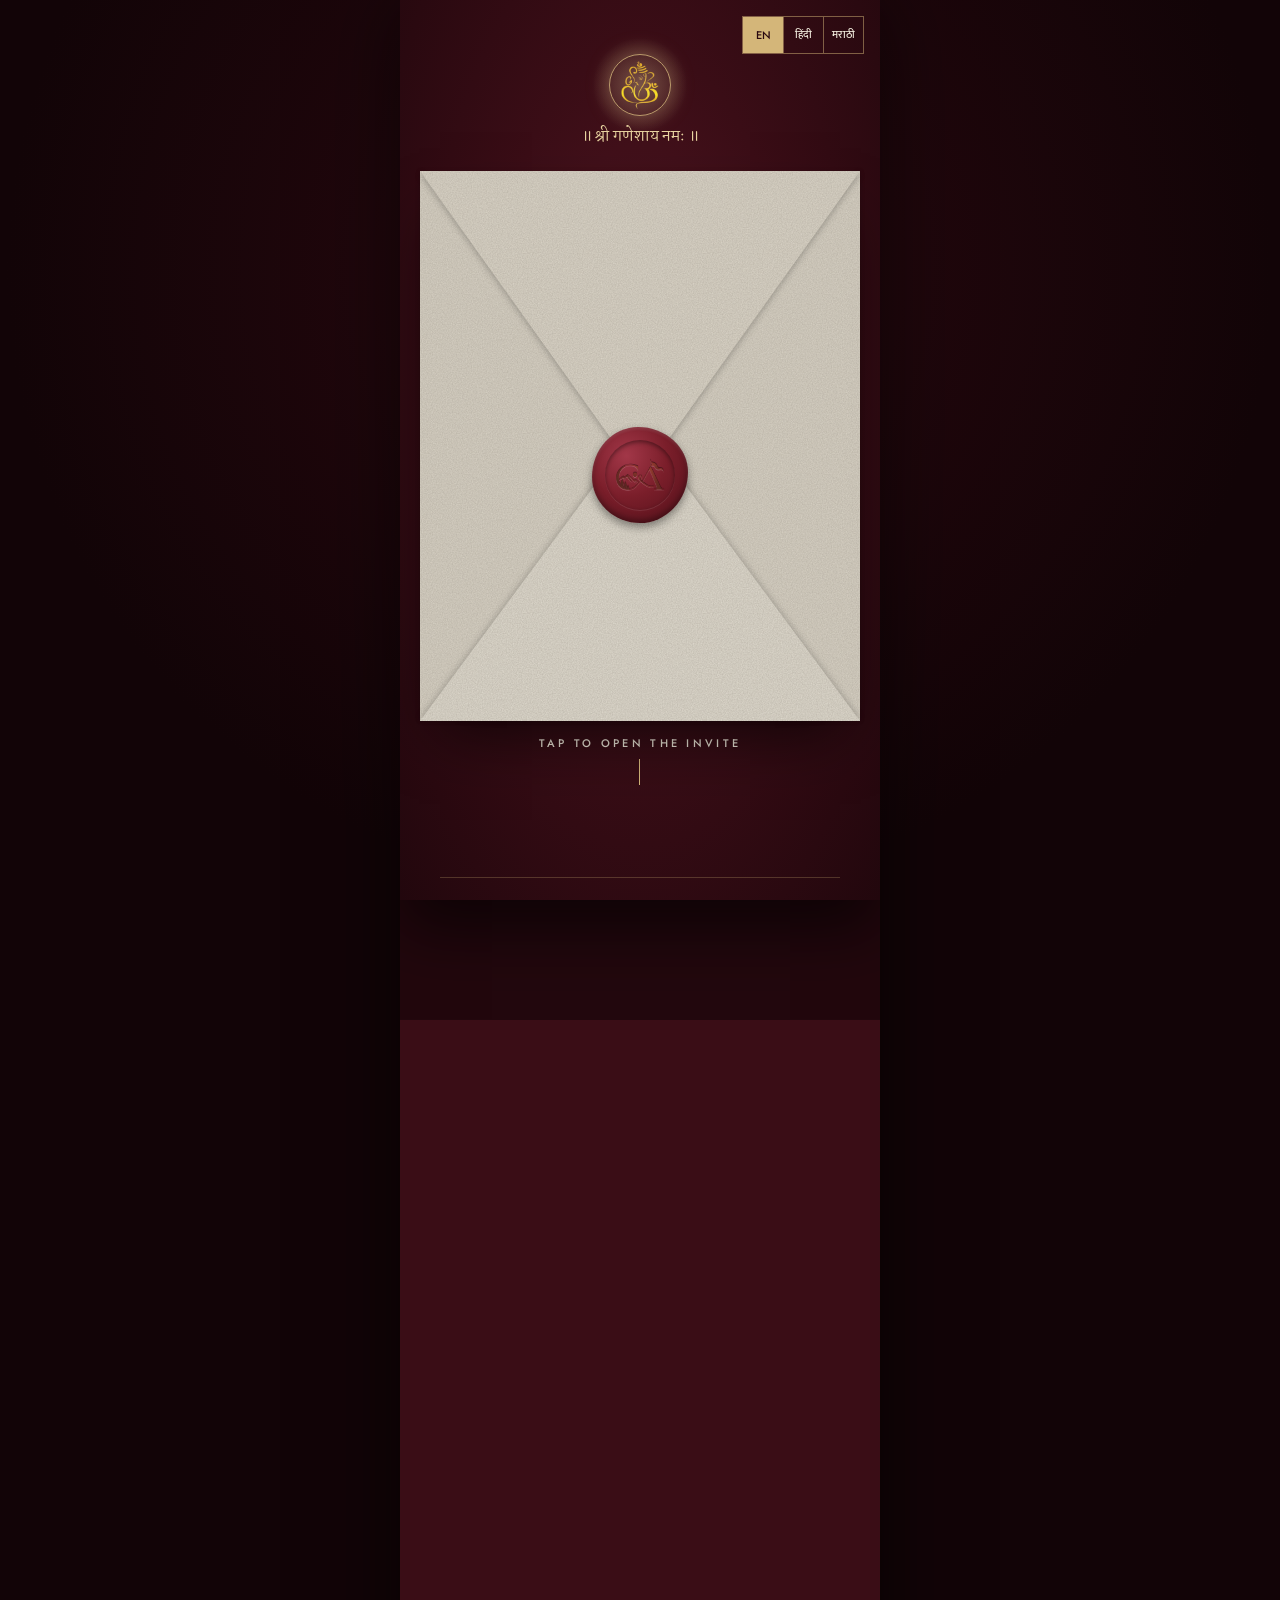
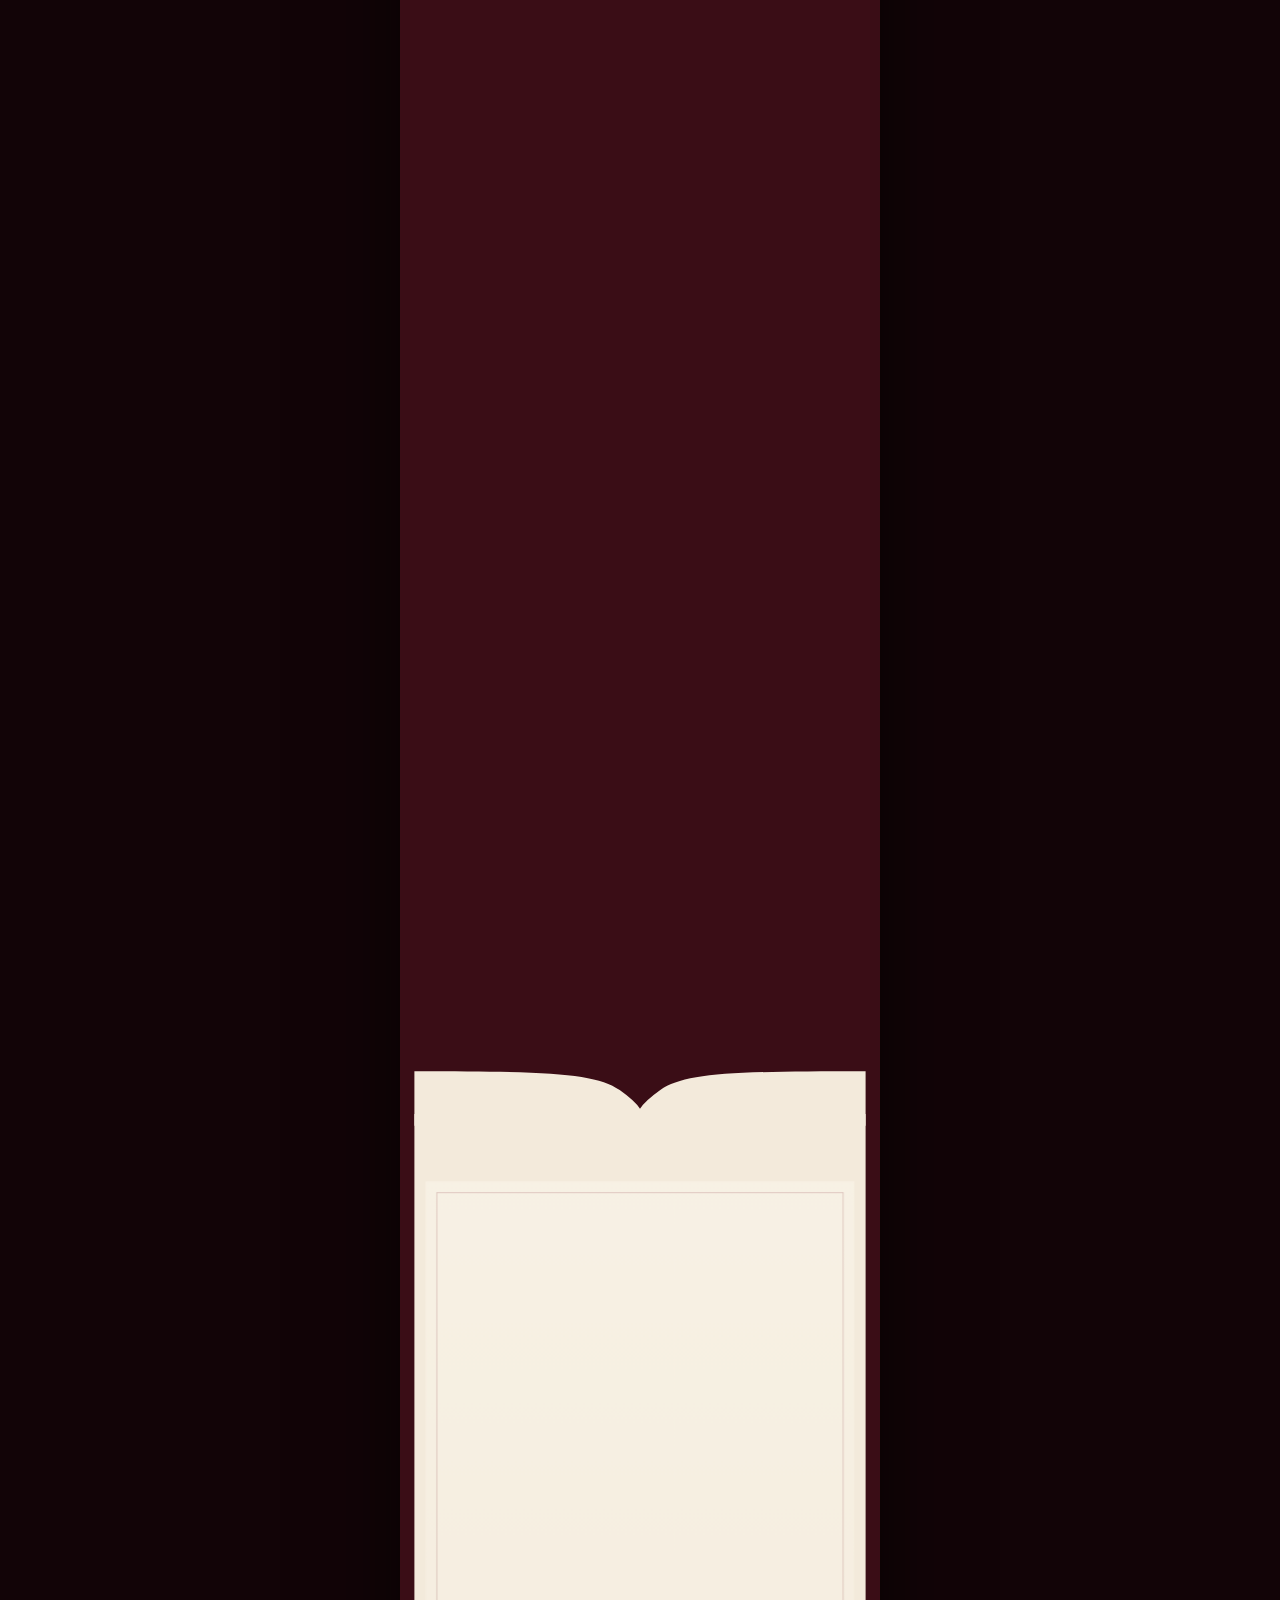
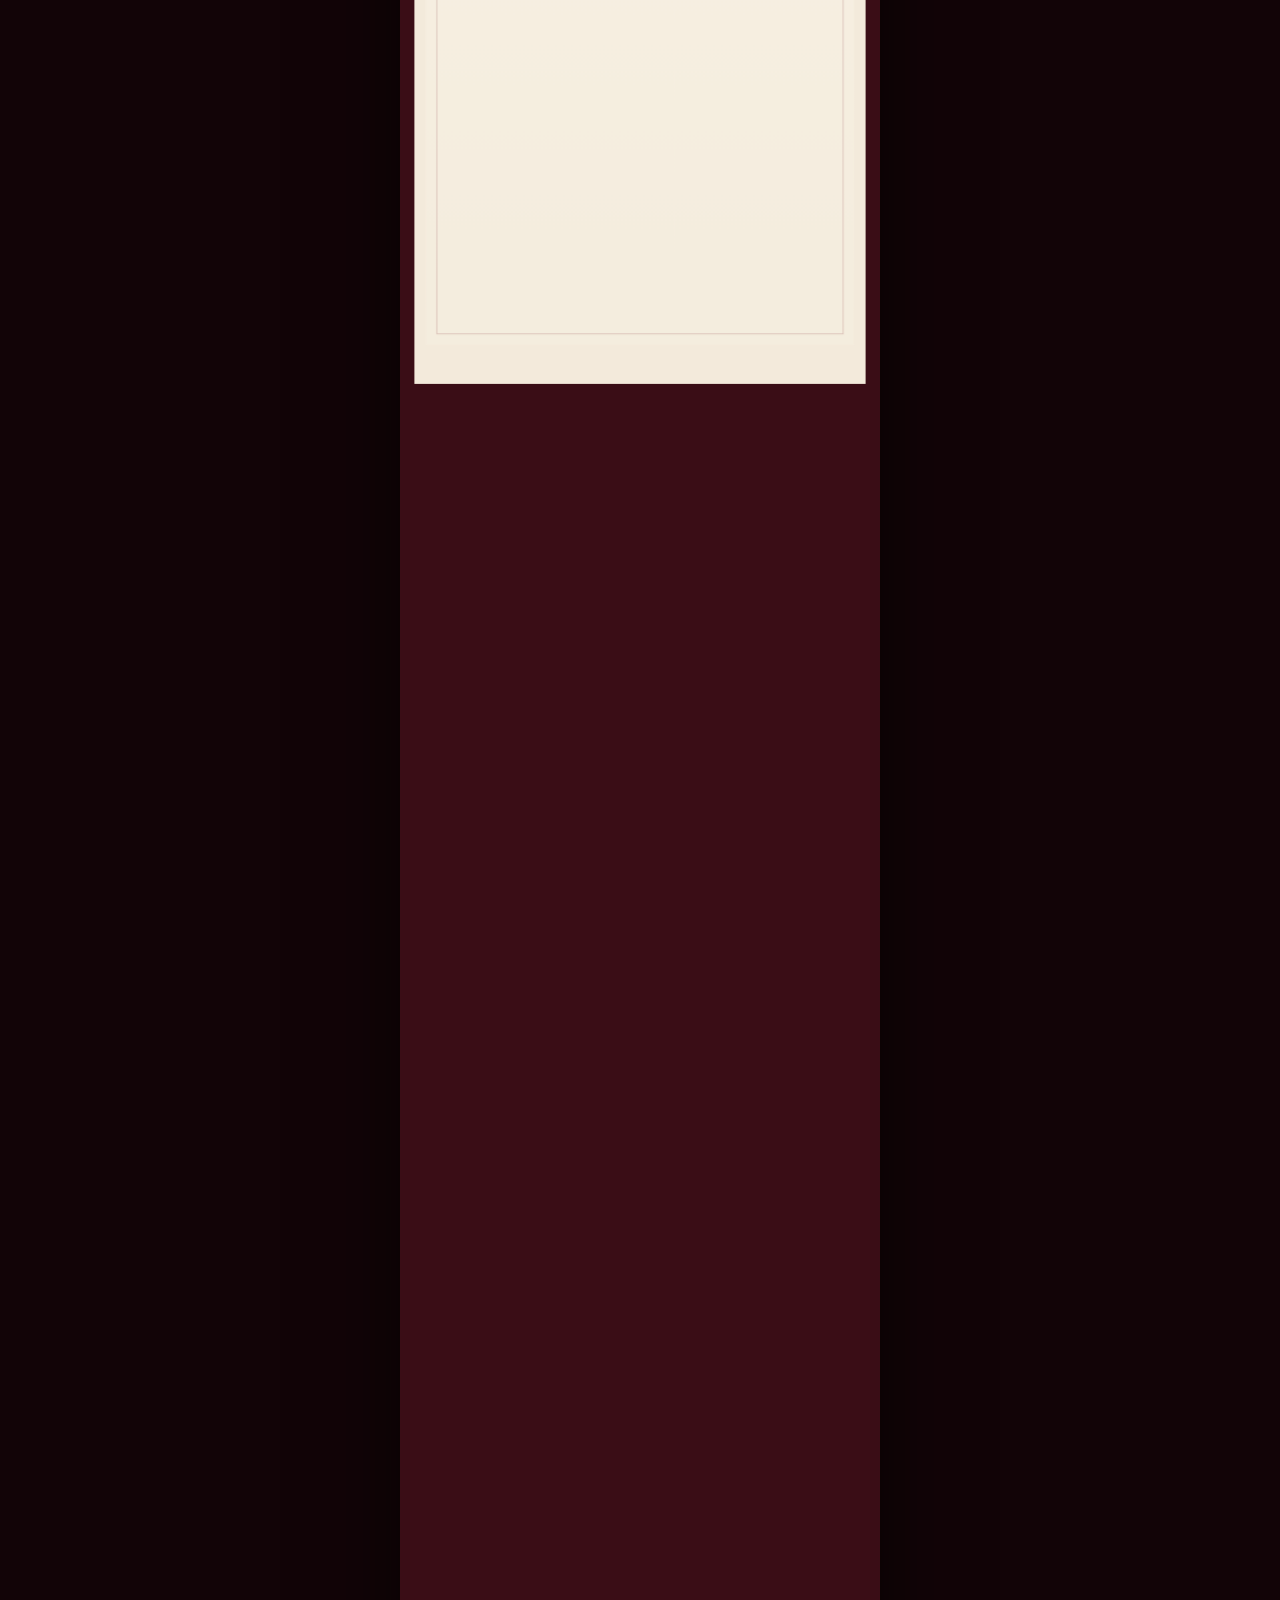
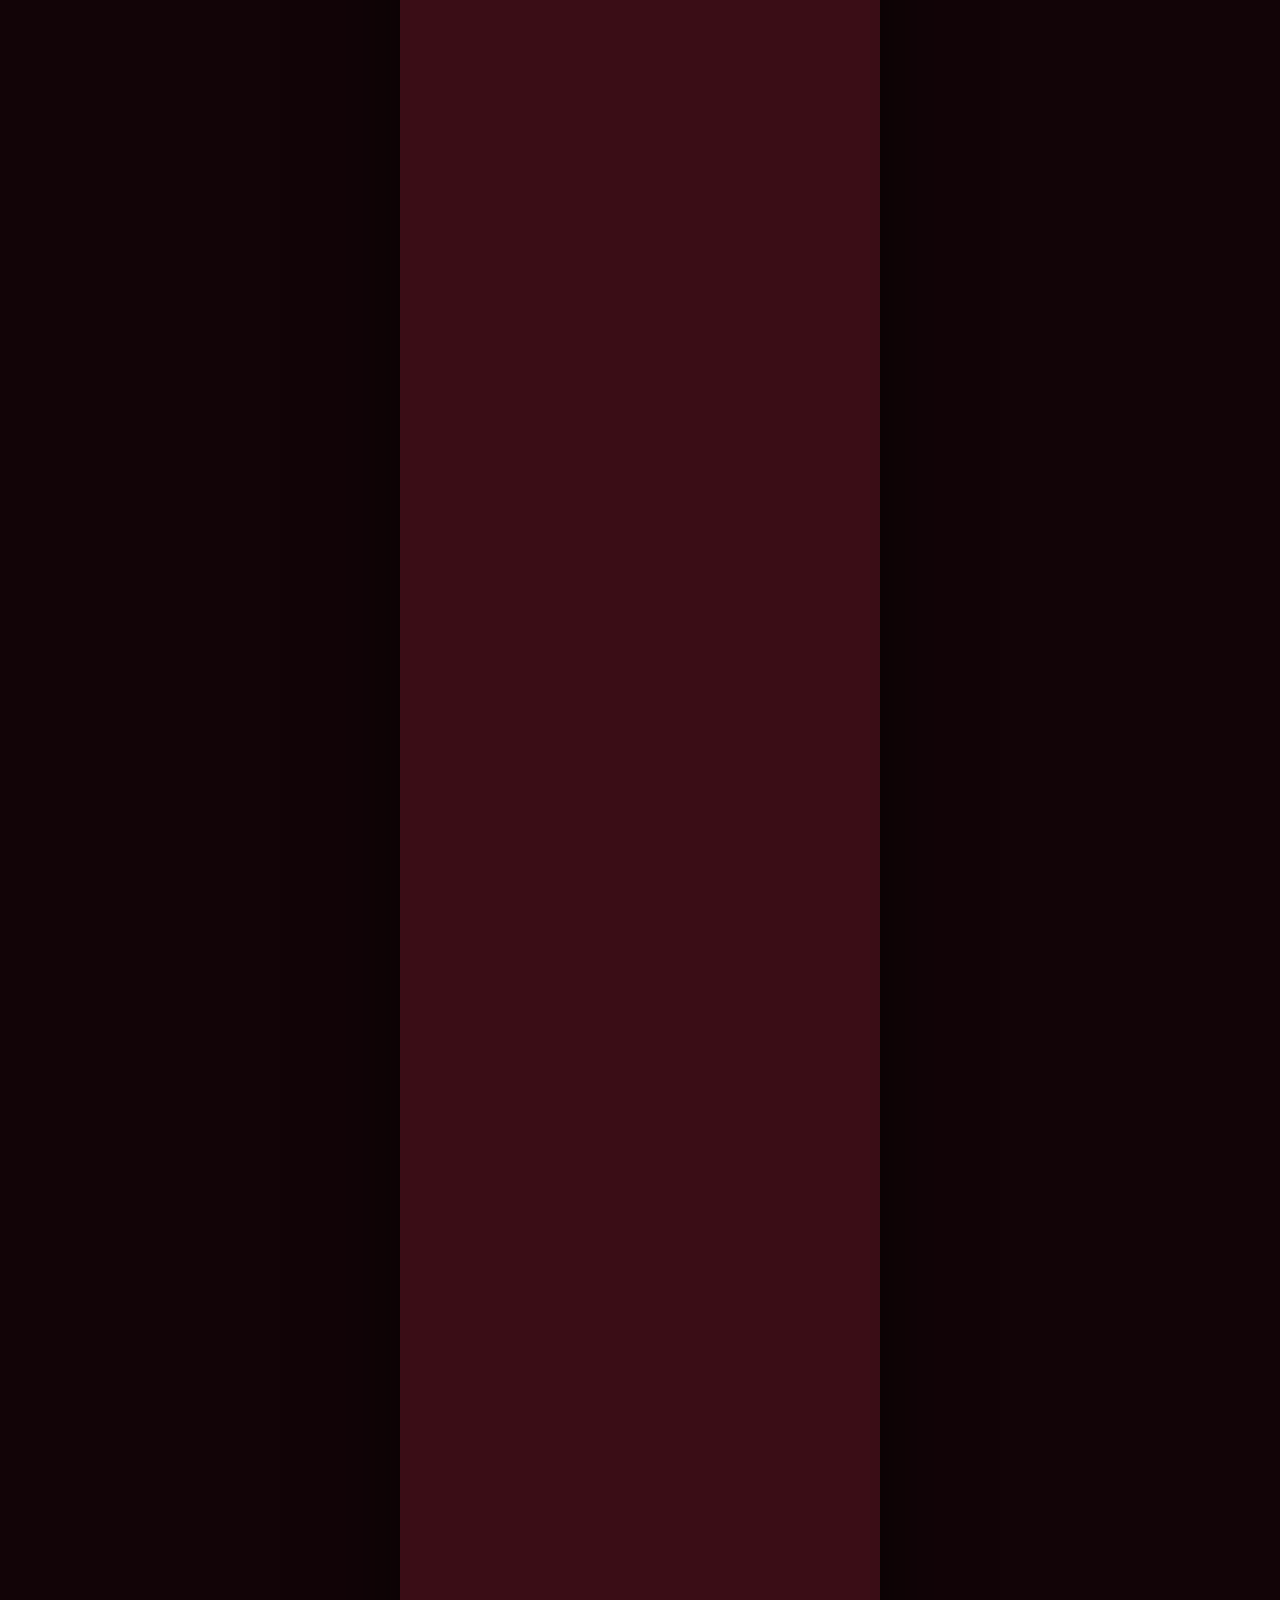
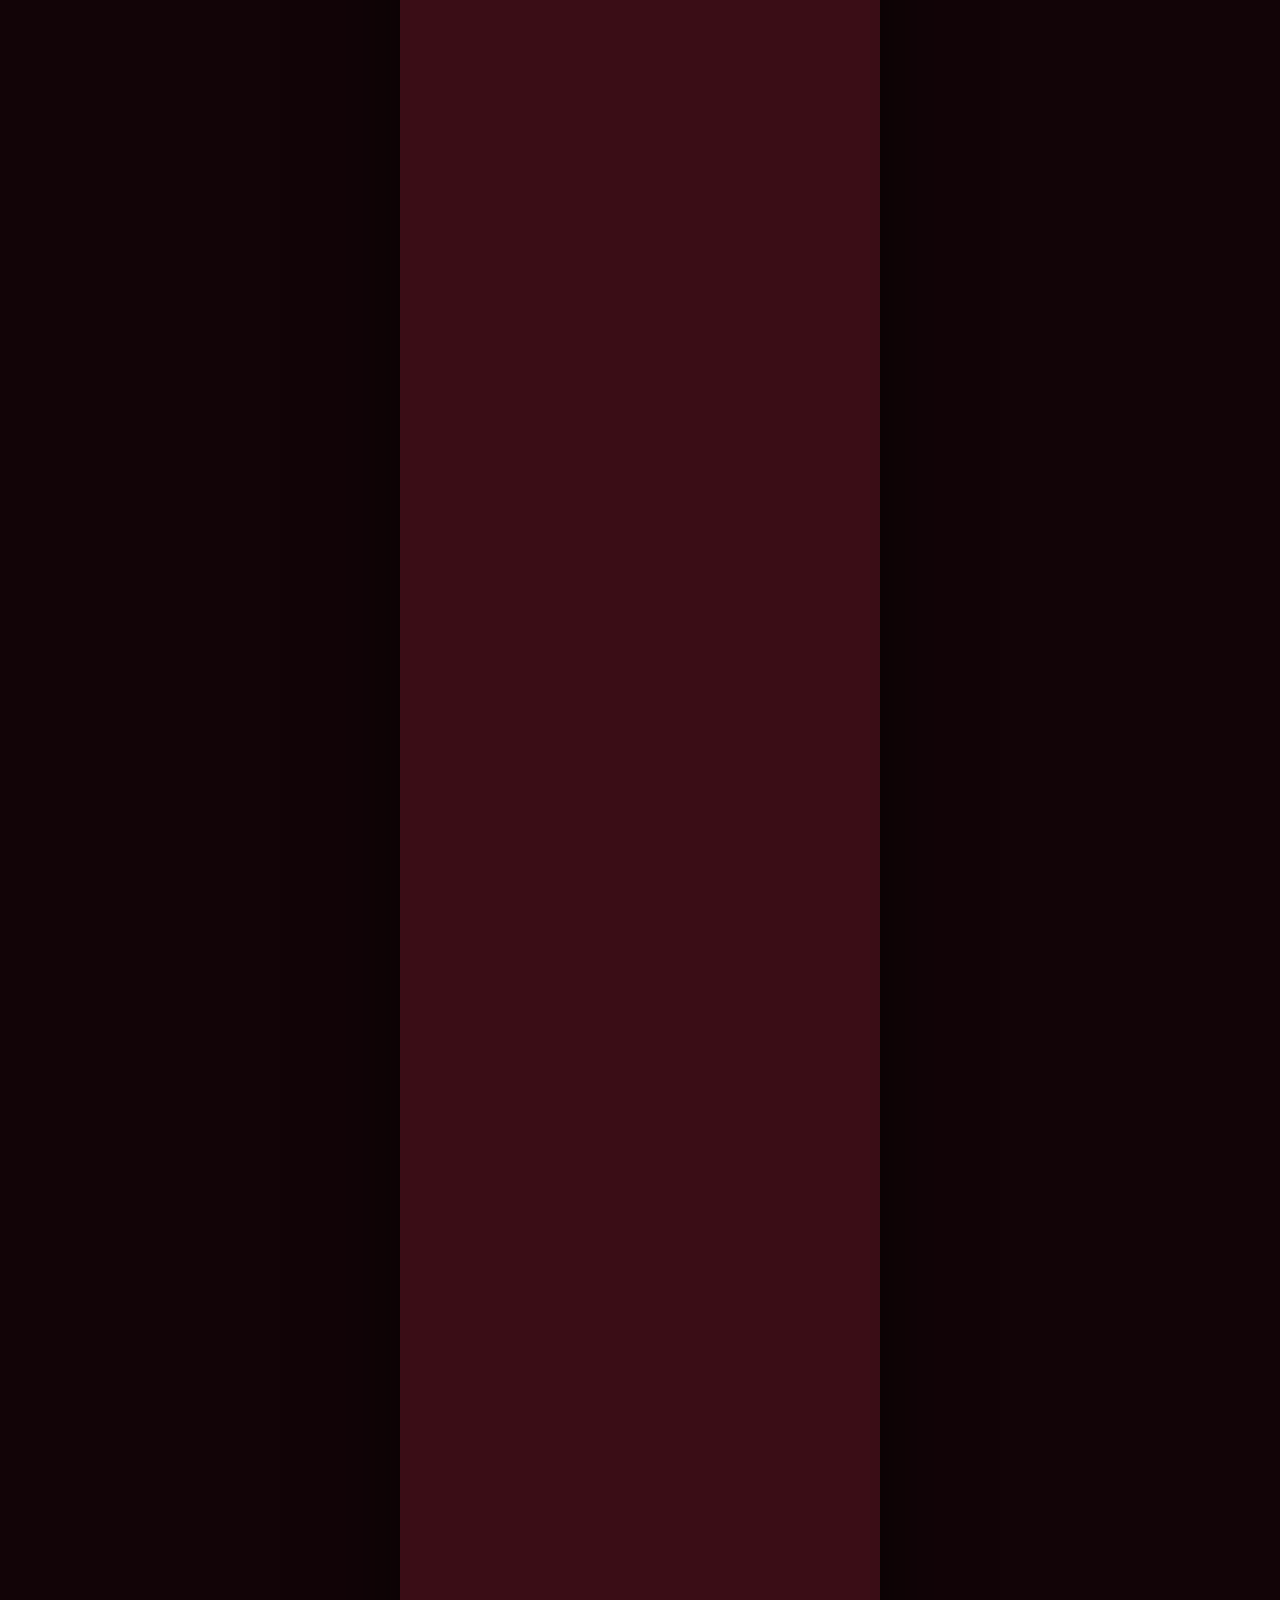
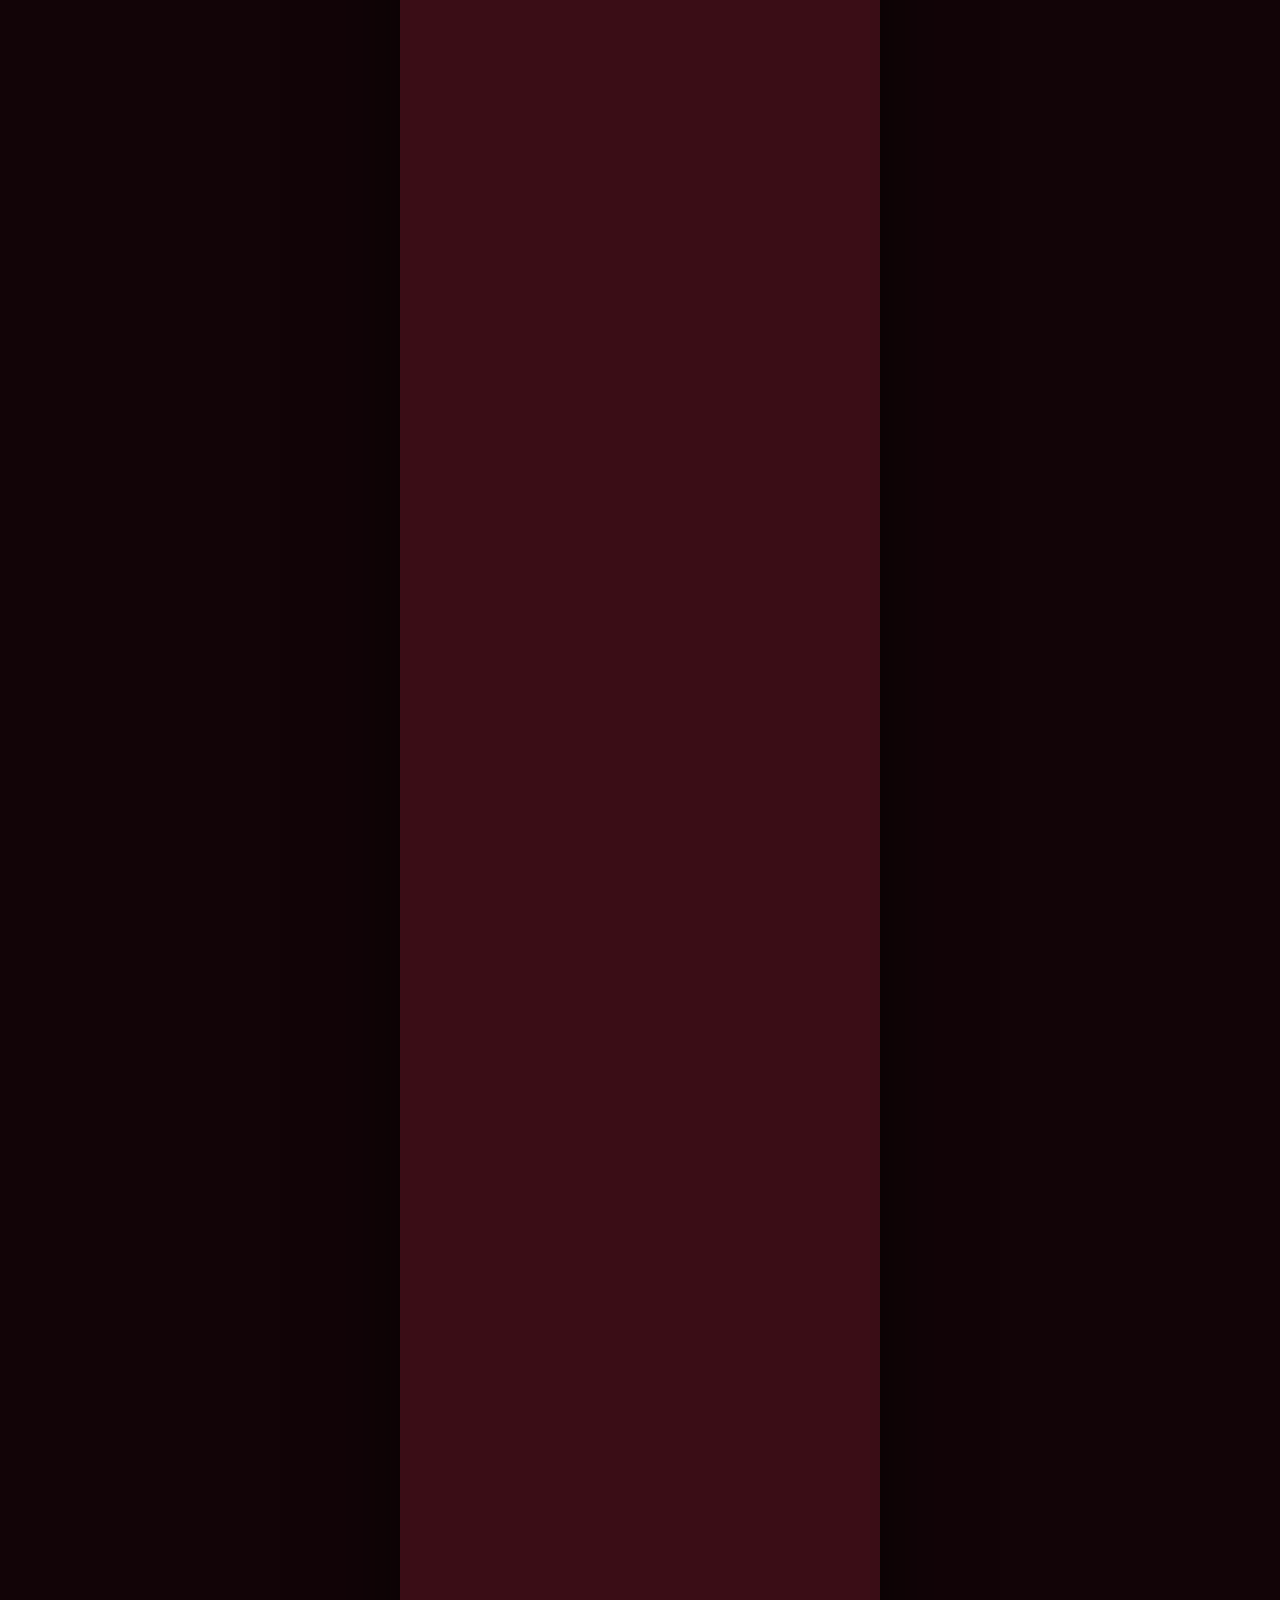
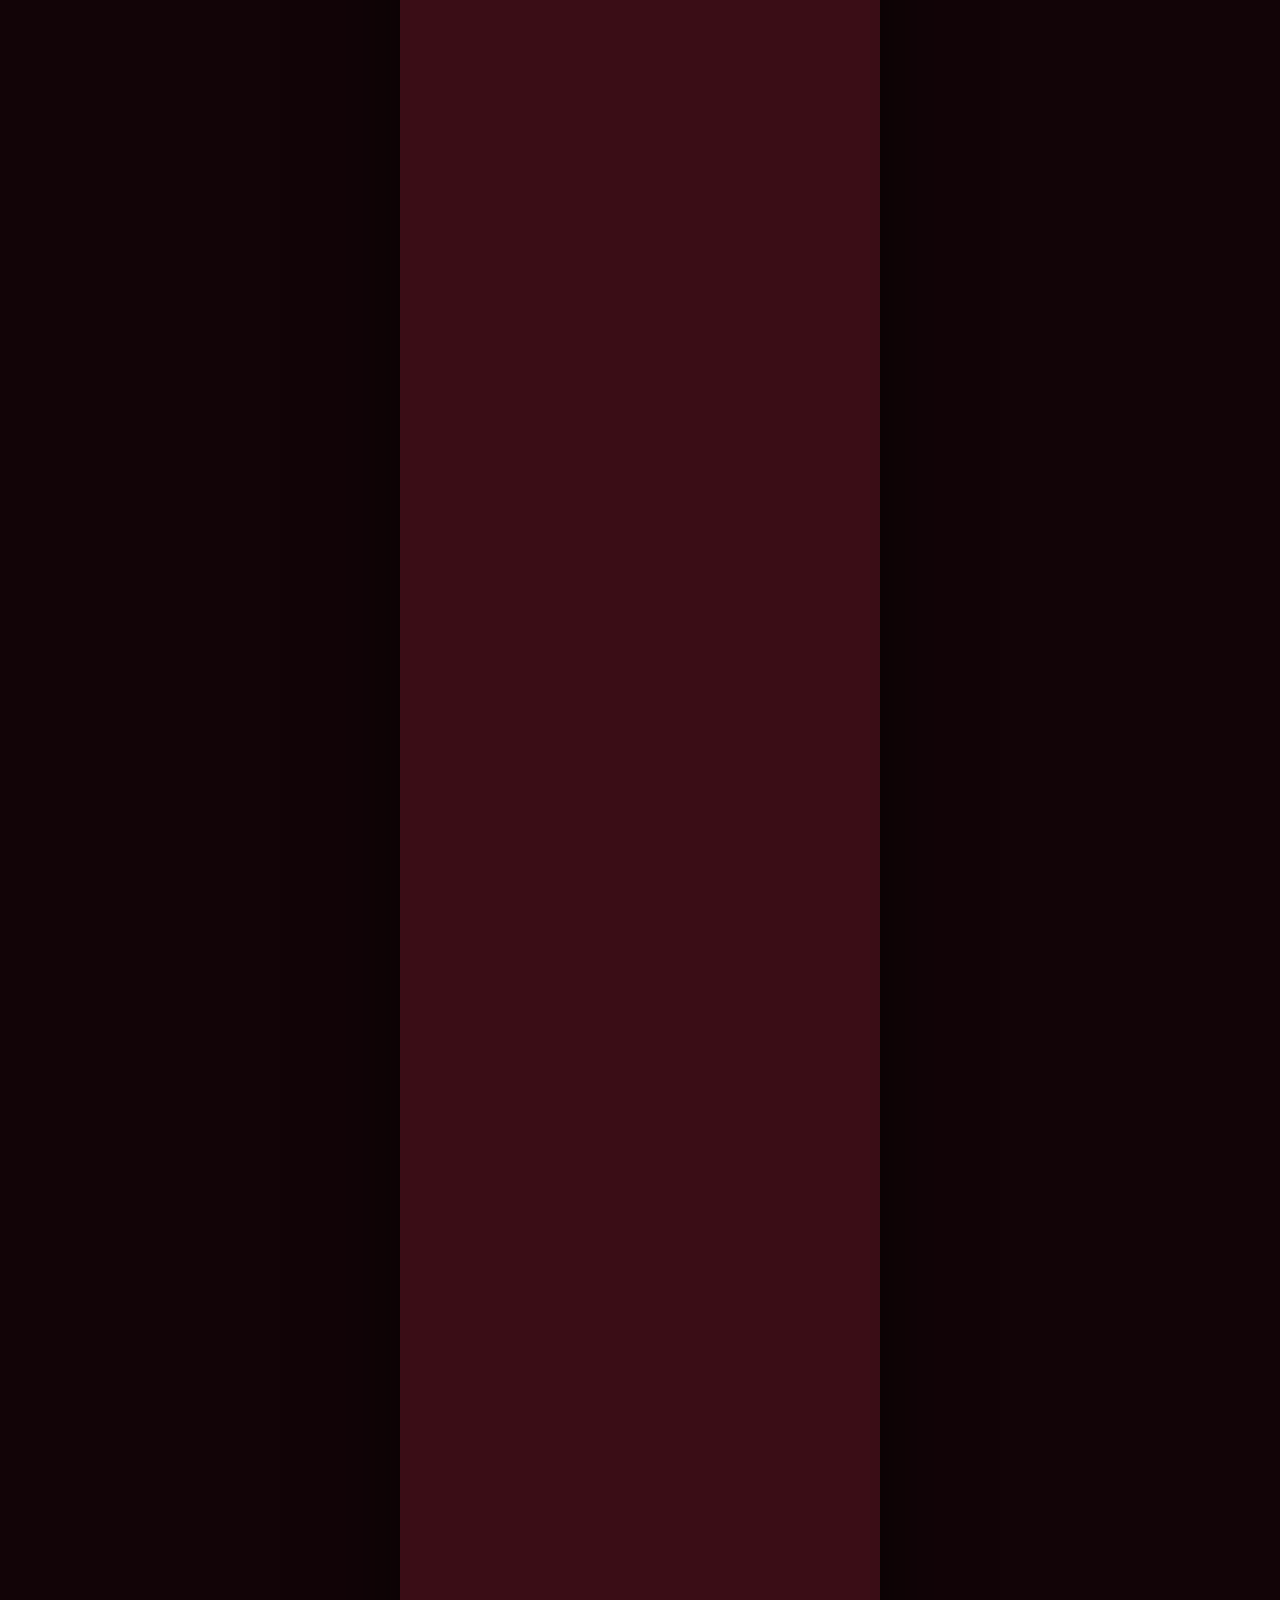
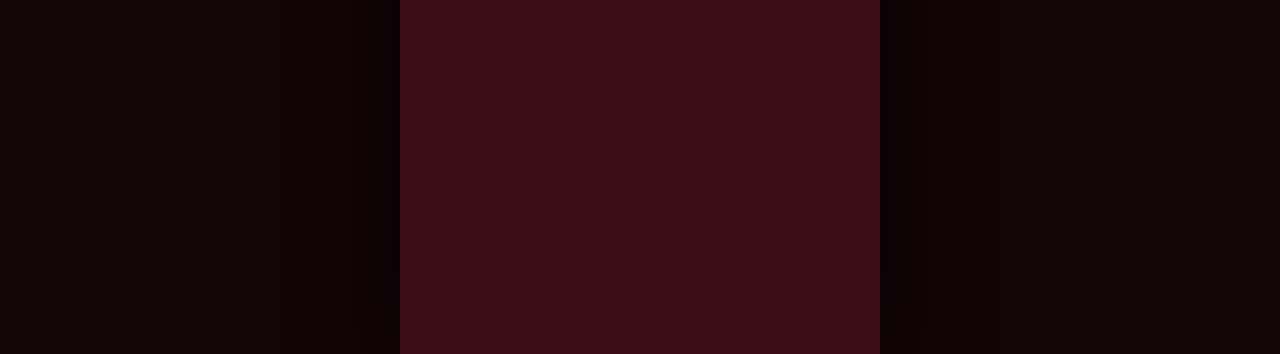
==== commit d24934a9: "Add files via upload" ====
--- a/public/index.html
+++ b/public/index.html
@@ -1,8 +1,4 @@
-<!doctype html>
-<html lang="en">
-<head>
-<meta charset="utf-8">
-<meta name="viewport" content="width=device-width, initial-scale=1, viewport-fit=cover">
+<!doctype html><html><head><meta charset=utf8><meta name=viewport content="width=device-width,initial-scale=1,viewport-fit=cover"><style>:root{color-scheme:light;box-sizing:border-box;padding-top:env(safe-area-inset-top,0px);padding-bottom:env(safe-area-inset-bottom,0px)}html{scroll-padding-top:env(safe-area-inset-top,0px)}body{margin:0;padding:0;font:14px -apple-system,BlinkMacSystemFont,sans-serif;background:#fff;color:#000}img{max-width:100%}[hidden]:not([hidden=until-found i]){display:none!important}</style></head><body>
 <title>Chainika &amp; Akshay Wedding</title>
 <meta name="description" content="Pahad to Sahyadri · the wedding of Chainika and Akshay, Pune, 28–29 January 2027.">
 <meta property="og:title" content="Chainika &amp; Akshay · Pahad to Sahyadri">
@@ -28,11 +24,7 @@
 @keyframes cue{0%,100%{transform:translateY(0);opacity:.5}50%{transform:translateY(6px);opacity:1}}
 @keyframes sideOpen{from{opacity:0;transform:translateY(-10px)}to{opacity:1;transform:none}}
 </style>
-<link rel="stylesheet" href="site.css?v=517071">
-</head>
-<body>
-
-
+<link rel="stylesheet" href="site.css">
 
 
 <script>if(document.body)document.body.classList.add("locked");else document.addEventListener("DOMContentLoaded",function(){document.body.classList.add("locked")});</script>
@@ -104,10 +96,26 @@
 <g class="rv-home" transform="translate(34,122)"><circle r="16" fill="rgba(233,196,106,.12)"/><path d="M-8,4 V-3 L0,-10 L8,-3 V4 Z M-3,4 V-1 H3 V4" fill="none" stroke="#E9C46A" stroke-width="1.6" stroke-linejoin="round"/></g>
 <g class="rv-car"><g transform="scale(1.4) translate(-11,-12)"><path d="M2,13 L4,8 Q5,6 7,6 L15,6 Q17,6 18,8 L20,13 Z" fill="#7A1E2A" stroke="#E9C46A" stroke-width="1.2" stroke-linejoin="round"/><rect x="1" y="12" width="20" height="4" rx="2" fill="#E9C46A"/><circle cx="6" cy="17" r="2.2" fill="#2A0910" stroke="#E9C46A" stroke-width="1"/><circle cx="16" cy="17" r="2.2" fill="#2A0910" stroke="#E9C46A" stroke-width="1"/><circle cx="11" cy="4" r="2.6" fill="#F2A51A"/><circle cx="11" cy="4" r="1" fill="#C2410C"/></g><animateMotion class="rv-m" dur="2.8s" begin="indefinite" fill="freeze" rotate="auto" calcMode="spline" keySplines=".45 0 .25 1" keyTimes="0;1" keyPoints="0;0.9"><mpath href="#rvPath"/></animateMotion></g>
 <g class="rv-pin" transform="translate(300,52)"><circle class="rv-rip" r="6" fill="none" stroke="#E9C46A" stroke-width="1.4"/><circle class="rv-rip r2" r="6" fill="none" stroke="#E9C46A" stroke-width="1.4"/><g class="rv-drop"><path d="M0,0 C-9,-11 -11,-15 -11,-20 A11,11 0 1 1 11,-20 C11,-15 9,-11 0,0 Z" fill="#E9C46A"/><circle cy="-20" r="4.2" fill="#7A1E2A"/></g></g>
-</svg></div><div style="max-width: 460px; margin: 0px auto; display: flex; flex-direction: column; align-items: center; text-align: center;"><div data-dev="" style="font-family: &quot;Tiro Devanagari Hindi&quot;, serif; font-style: italic; font-size: 18px; color: rgb(212, 182, 121);"><span data-t="dvVenue">पत्ता · ठिकाण</span></div><h2 data-reveal="0" style="margin: 6px 0px 0px; font-weight: 300; font-size: clamp(42px, 12cqw, 60px); line-height: 1.05; color: rgb(251, 246, 236); opacity: 0; transform: translateY(28px); transition: opacity 1.1s, transform 0.9s cubic-bezier(0.2, 0.7, 0.2, 1);"><span class="sc-interp"><span data-t="venueTitle">The venue</span></span></h2><div style="margin-top: 16px;"><div style="display: flex; align-items: center; gap: 12px;"><span style="width: 44px; height: 1px; background: rgba(212, 182, 121, 0.6);"></span><span style="width: 6px; height: 6px; transform: rotate(45deg); border: 1px solid rgb(212, 182, 121);"></span><span style="width: 44px; height: 1px; background: rgba(212, 182, 121, 0.6);"></span></div></div><div data-reveal="100" style="position: relative; margin-top: 36px; width: 100%; box-sizing: border-box; padding: 34px 24px 30px; background: rgb(244, 237, 224); color: rgb(58, 13, 22); box-shadow: rgba(0, 0, 0, 0.7) 0px 24px 48px -20px; opacity: 0; transform: translateY(28px); transition: opacity 1.1s 100ms, transform 0.9s cubic-bezier(0.2, 0.7, 0.2, 1) 100ms;"><div style="position: absolute; inset: 8px; border: 1px solid rgba(154, 36, 24, 0.35); pointer-events: none;"></div><div style="position: relative; display: flex; flex-direction: column; align-items: center; gap: 12px;"><div style="font-family: Jost, Mukta, sans-serif; font-size: 11px; font-weight: 500; letter-spacing: 0.28em; color: rgb(154, 36, 24);"><span class="sc-interp"><span data-t="both">BOTH CELEBRATIONS ARE HELD HERE</span></span></div><div style="font-size: clamp(30px, 9cqw, 40px); font-style: italic; line-height: 1.15; color: rgb(90, 20, 20);"><span class="sc-interp"><span data-t="venueName">Sky Blue Banquets</span></span></div><div style="width: 6px; height: 6px; transform: rotate(45deg); background: rgb(201, 162, 78);"></div><p style="margin: 0px; max-width: 300px; font-size: 18px; line-height: 1.55; color: rgb(74, 42, 38); text-wrap: pretty;"><span class="sc-interp"><span data-t="address">Sr. No. 1/8, Ravet, Aundh-Ravet BRTS Road, near Hanging Bridge, Pimpri-Chinchwad, Maharashtra 411033</span></span></p></div><div style="position:relative;display:grid;grid-template-columns:repeat(2,minmax(0,1fr));gap:8px;margin-top:22px"><div style="grid-column:span 2;aspect-ratio:16/10;padding:3px;border:1px solid rgba(154,36,24,.4);border-radius:10px;min-width:0"><img src="photos/venue-1.webp" alt="The banquet hall at Sky Blue Banquets" loading="lazy" style="display:block;width:100%;height:100%;object-fit:cover;object-position:50% 50%;border-radius:7px"></div><div style="grid-column:span 1;aspect-ratio:4/3;padding:3px;border:1px solid rgba(154,36,24,.4);border-radius:10px;min-width:0"><img src="photos/venue-2.webp" alt="The Sky Blue sign and water wall" loading="lazy" style="display:block;width:100%;height:100%;object-fit:cover;object-position:50% 50%;border-radius:7px"></div><div style="grid-column:span 1;aspect-ratio:4/3;padding:3px;border:1px solid rgba(154,36,24,.4);border-radius:10px;min-width:0"><img src="photos/venue-3.webp" alt="The entrance garden at night" loading="lazy" style="display:block;width:100%;height:100%;object-fit:cover;object-position:50% 50%;border-radius:7px"></div></div><div style="position: relative; margin-top: 24px; padding: 5px; border: 1px solid rgba(154, 36, 24, 0.3);"><iframe title="Map of Sky Blue Banquets, Ravet" src="https://www.google.com/maps?q=Sky+Blue+Banquets+Ravet+Pune&amp;output=embed" loading="lazy" style="display: block; width: 100%; aspect-ratio: 4 / 3; border: 0px; filter: sepia(0.35) saturate(0.8) contrast(0.95);"></iframe></div><div style="position: relative; margin-top: 20px; display: grid; grid-template-columns: minmax(0px, 1fr) minmax(0px, 1fr); gap: 10px;"><a href="https://share.google/NQzWIbYCuxIuxBb4i" class="scp0" style="display: flex; align-items: center; justify-content: center; min-height: 50px; padding: 0px 8px; background: rgb(90, 20, 20); color: rgb(244, 237, 224); text-decoration: none; font-family: Jost, Mukta, sans-serif; font-size: 11px; font-weight: 500; letter-spacing: 0.22em;"><span class="sc-interp"><span data-t="directions">GET DIRECTIONS</span></span></a><a href="https://share.google/NQzWIbYCuxIuxBb4i" class="scp1" style="display: flex; align-items: center; justify-content: center; min-height: 50px; padding: 0px 8px; border: 1px solid rgb(90, 20, 20); color: rgb(90, 20, 20); text-decoration: none; font-family: Jost, Mukta, sans-serif; font-size: 11px; font-weight: 500; letter-spacing: 0.22em;"><span class="sc-interp"><span data-t="google">VIEW ON GOOGLE</span></span></a></div></div></div></section><footer data-screen-label="07 Footer" style="container-type: inline-size; background: rgb(34, 7, 13); color: rgb(241, 234, 220); text-align: center;"><div style="height: 12px; background: radial-gradient(circle, rgb(242, 238, 229) 1.6px, transparent 2.2px) 0px 50% / 12px 12px repeat-x, rgb(142, 42, 30);"></div><div style="padding: 60px 22px 56px; display: flex; flex-direction: column; align-items: center;"><img src="assets/logo.png" alt="Chainika and Akshay" style="display: block; width: min(120px, 34cqw); height: auto; margin-bottom: 20px;"><div style="font-family: &quot;Tiro Devanagari Hindi&quot;, serif; font-style: italic; font-size: 17px; line-height: 1.7; color: rgb(212, 182, 121); max-width: 340px;"><span class="sc-interp"><span data-t="blessing">Your presence and blessings are all we wish for</span></span></div><div style="margin-top: 18px; font-family: &quot;Pinyon Script&quot;, &quot;Tiro Devanagari Hindi&quot;, cursive; font-size: clamp(42px, 12cqw, 60px); line-height: 1.15; color: rgb(232, 211, 160);"><span class="sc-interp"><span data-t="footerNames">Chainika &amp; Akshay</span></span></div><div style="width: 6px; height: 6px; transform: rotate(45deg); background: rgb(212, 182, 121); margin: 24px 0px;"></div><div style="font-family: Jost, Mukta, sans-serif; font-size: 11px; font-weight: 500; letter-spacing: 0.32em;"><span class="sc-interp"><span data-t="footerDates">28 · 29 JANUARY 2027 · PUNE</span></span></div><div style="margin-top: 10px; font-style: italic; font-size: 21px; color: rgb(212, 182, 121);">#ChAkshu</div><button type="button" class="scp2" style="margin-top: 44px; min-height: 44px; padding: 0px 22px; background: transparent; border: 1px solid rgba(212, 182, 121, 0.5); color: rgb(241, 234, 220); font-family: Jost, Mukta, sans-serif; font-size: 11px; font-weight: 500; letter-spacing: 0.3em; cursor: pointer;" data-k="replay"><span class="sc-interp"><span data-t="back">BACK TO THE ENVELOPE</span></span></button><div aria-hidden="true" data-scene="" style="position: relative; align-self: stretch; height: clamp(160px, 46cqw, 230px); margin: 36px -22px -56px; pointer-events: none; overflow: hidden;"><div style="position: absolute; inset: 0px; background: radial-gradient(circle, rgba(241, 234, 220, 0.6) 0.8px, transparent 1.4px) 0px 0px / 37px 29px, radial-gradient(circle, rgba(212, 182, 121, 0.5) 0.8px, transparent 1.4px) 13px 9px / 53px 41px; mask-image: linear-gradient(rgb(0, 0, 0) 0%, transparent 60%);"></div><div data-depth="0.5" style="position: absolute; left: 72%; top: 8%; width: 34px; height: 34px; border-radius: 50%; background: radial-gradient(circle at 38% 34%, rgb(246, 227, 168), rgb(212, 182, 121) 70%); box-shadow: rgba(212, 182, 121, 0.4) 0px 0px 40px;"></div><svg data-depth="0.36" viewBox="0 0 400 200" preserveAspectRatio="xMidYMax slice" style="position: absolute; left: -4%; bottom: -2px; width: 108%; height: 100%;"><path d="M0 120 L40 92 L62 104 L96 64 L118 80 L150 40 L172 62 L190 54 L222 86 L256 58 L284 78 L320 46 L350 72 L378 62 L400 80 L400 200 L0 200 Z" fill="#6E2A3A"></path><path d="M96 64 L104 72 L100 74 L108 80 L118 80 L108 70 Z M150 40 L158 50 L154 53 L163 58 L172 62 L162 49 Z M256 58 L263 66 L259 69 L268 72 L274 71 L266 63 Z M320 46 L328 56 L324 59 L334 63 L341 64 L331 53 Z" fill="#F1EADC" opacity="0.9"></path></svg><svg data-depth="0.24" viewBox="0 0 400 200" preserveAspectRatio="xMidYMax slice" style="position: absolute; left: -4%; bottom: -2px; width: 108%; height: 100%;"><path d="M0 140 Q30 118 60 126 Q92 136 120 112 Q150 90 184 114 Q210 132 240 118 Q270 104 300 120 Q330 136 360 116 Q384 102 400 110 L400 200 L0 200 Z" fill="#4E1420"></path></svg><svg data-depth="0.14" viewBox="0 0 400 200" preserveAspectRatio="xMidYMax slice" style="position: absolute; left: -4%; bottom: -2px; width: 108%; height: 100%;"><path d="M170 200 L190 150 L206 146 L214 138 L262 136 L270 142 L300 140 L310 132 L352 130 L362 140 L400 150 L400 200 Z" fill="#1F4D45"></path><path d="M214 138 L262 136 L262 139 L214 141 Z M310 132 L352 130 L352 133 L310 135 Z" fill="#C9A24E" opacity="0.5"></path></svg><svg data-depth="0.05" viewBox="0 0 400 200" preserveAspectRatio="xMidYMax slice" style="position: absolute; left: -4%; bottom: -2px; width: 108%; height: 100%;"><path d="M0 170 Q50 150 100 162 Q150 176 200 160 Q250 146 300 164 Q350 180 400 162 L400 200 L0 200 Z" fill="#2C0A11"></path><path d="M0 186 Q80 172 160 184 Q240 196 320 180 Q370 172 400 178 L400 200 L0 200 Z" fill="#22070D"></path></svg></div></div><div style="height: 14px; border-top: 3px solid rgb(138, 31, 79); background: linear-gradient(135deg, rgb(201, 162, 78) 25%, transparent 25%) -7px 0px / 14px 14px, linear-gradient(225deg, rgb(201, 162, 78) 25%, transparent 25%) -7px 0px / 14px 14px, rgb(31, 77, 69);"></div></footer></div>
+</svg></div><div style="max-width: 460px; margin: 0px auto; display: flex; flex-direction: column; align-items: center; text-align: center;"><div data-dev="" style="font-family: &quot;Tiro Devanagari Hindi&quot;, serif; font-style: italic; font-size: 18px; color: rgb(212, 182, 121);"><span data-t="dvVenue">पत्ता · ठिकाण</span></div><h2 data-reveal="0" style="margin: 6px 0px 0px; font-weight: 300; font-size: clamp(42px, 12cqw, 60px); line-height: 1.05; color: rgb(251, 246, 236); opacity: 0; transform: translateY(28px); transition: opacity 1.1s, transform 0.9s cubic-bezier(0.2, 0.7, 0.2, 1);"><span class="sc-interp"><span data-t="venueTitle">The venue</span></span></h2><div style="margin-top: 16px;"><div style="display: flex; align-items: center; gap: 12px;"><span style="width: 44px; height: 1px; background: rgba(212, 182, 121, 0.6);"></span><span style="width: 6px; height: 6px; transform: rotate(45deg); border: 1px solid rgb(212, 182, 121);"></span><span style="width: 44px; height: 1px; background: rgba(212, 182, 121, 0.6);"></span></div></div><div data-reveal="100" style="position: relative; margin-top: 36px; width: 100%; box-sizing: border-box; padding: 34px 24px 30px; background: rgb(244, 237, 224); color: rgb(58, 13, 22); box-shadow: rgba(0, 0, 0, 0.7) 0px 24px 48px -20px; opacity: 0; transform: translateY(28px); transition: opacity 1.1s 100ms, transform 0.9s cubic-bezier(0.2, 0.7, 0.2, 1) 100ms;"><div style="position: absolute; inset: 8px; border: 1px solid rgba(154, 36, 24, 0.35); pointer-events: none;"></div><div style="position: relative; display: flex; flex-direction: column; align-items: center; gap: 12px;"><div style="font-family: Jost, Mukta, sans-serif; font-size: 11px; font-weight: 500; letter-spacing: 0.28em; color: rgb(154, 36, 24);"><span class="sc-interp"><span data-t="both">BOTH CELEBRATIONS ARE HELD HERE</span></span></div><div style="font-size: clamp(30px, 9cqw, 40px); font-style: italic; line-height: 1.15; color: rgb(90, 20, 20);"><span class="sc-interp"><span data-t="venueName">Sky Blue Banquets</span></span></div><div style="width: 6px; height: 6px; transform: rotate(45deg); background: rgb(201, 162, 78);"></div><p style="margin: 0px; max-width: 300px; font-size: 18px; line-height: 1.55; color: rgb(74, 42, 38); text-wrap: pretty;"><span class="sc-interp"><span data-t="address">Sr. No. 1/8, Ravet, Aundh-Ravet BRTS Road, near Hanging Bridge, Pimpri-Chinchwad, Maharashtra 411033</span></span></p></div><div style="position:relative;display:grid;grid-template-columns:repeat(2,minmax(0,1fr));gap:8px;margin-top:22px"><div style="grid-column:span 2;aspect-ratio:16/10;padding:3px;border:1px solid rgba(154,36,24,.4);border-radius:10px;min-width:0"><img src="photos/venue-1.webp" alt="The banquet hall at Sky Blue Banquets" loading="lazy" style="display:block;width:100%;height:100%;object-fit:cover;object-position:50% 50%;border-radius:7px"></div><div style="grid-column:span 1;aspect-ratio:4/3;padding:3px;border:1px solid rgba(154,36,24,.4);border-radius:10px;min-width:0"><img src="photos/venue-2.webp" alt="The Sky Blue sign and water wall" loading="lazy" style="display:block;width:100%;height:100%;object-fit:cover;object-position:50% 50%;border-radius:7px"></div><div style="grid-column:span 1;aspect-ratio:4/3;padding:3px;border:1px solid rgba(154,36,24,.4);border-radius:10px;min-width:0"><img src="photos/venue-3.webp" alt="The entrance garden at night" loading="lazy" style="display:block;width:100%;height:100%;object-fit:cover;object-position:50% 50%;border-radius:7px"></div></div><div style="position: relative; margin-top: 24px; padding: 5px; border: 1px solid rgba(154, 36, 24, 0.3);"><iframe title="Map of Sky Blue Banquets, Ravet" src="https://www.google.com/maps?q=Sky+Blue+Banquets+Ravet+Pune&amp;output=embed" loading="lazy" style="display: block; width: 100%; aspect-ratio: 4 / 3; border: 0px; filter: sepia(0.35) saturate(0.8) contrast(0.95);"></iframe></div><div style="position: relative; margin-top: 20px; display: grid; grid-template-columns: minmax(0px, 1fr) minmax(0px, 1fr); gap: 10px;"><a href="https://share.google/NQzWIbYCuxIuxBb4i" class="scp0" style="display: flex; align-items: center; justify-content: center; min-height: 50px; padding: 0px 8px; background: rgb(90, 20, 20); color: rgb(244, 237, 224); text-decoration: none; font-family: Jost, Mukta, sans-serif; font-size: 11px; font-weight: 500; letter-spacing: 0.22em;"><span class="sc-interp"><span data-t="directions">GET DIRECTIONS</span></span></a><a href="https://share.google/NQzWIbYCuxIuxBb4i" class="scp1" style="display: flex; align-items: center; justify-content: center; min-height: 50px; padding: 0px 8px; border: 1px solid rgb(90, 20, 20); color: rgb(90, 20, 20); text-decoration: none; font-family: Jost, Mukta, sans-serif; font-size: 11px; font-weight: 500; letter-spacing: 0.22em;"><span class="sc-interp"><span data-t="google">VIEW ON GOOGLE</span></span></a></div></div></div></section><footer data-screen-label="07 Footer" class="ft"><i class="pc-corner ft-c bl" aria-hidden="true"></i><i class="pc-corner ft-c br" aria-hidden="true"></i>
+<div class="ft-in">
+<img class="ft-logo" src="assets/logo.png" alt="Chainika and Akshay"><img class="ft-arch" src="assets/peacock-ornament.webp" alt="" aria-hidden="true">
+<p class="ft-bless"><span data-t="blessing">Your presence and blessings are all we wish for</span></p>
+<p class="ft-names"><span data-t="footerNames">Chainika &amp; Akshay</span></p>
+<div class="ft-orn" aria-hidden="true"><i></i><b></b><i></i></div>
+<p class="ft-k"><span data-t="cdK">COUNTING DOWN TO OUR WEDDING</span></p>
+<div class="cd" role="timer" aria-live="off">
+<div class="cd-u"><b data-cd="d">--</b><span data-t="cdD">DAYS</span></div>
+<div class="cd-u"><b data-cd="h">--</b><span data-t="cdH">HOURS</span></div>
+<div class="cd-u"><b data-cd="m">--</b><span data-t="cdM">MINUTES</span></div>
+<div class="cd-u"><b data-cd="s">--</b><span data-t="cdS">SECONDS</span></div>
+</div>
+<p class="cd-done" hidden><span data-t="cdDone">We are married! Thank you for your blessings.</span></p>
+<p class="ft-dates"><span data-t="footerDates">28 · 29 JANUARY 2027 · PUNE</span></p>
+<p class="ft-tag">#ChAkshu</p>
+<button type="button" class="ft-back" data-k="replay"><span data-t="back">BACK TO THE ENVELOPE</span></button>
+</div></footer></div>
 <div class="petals" id="petals" aria-hidden="true"></div>
-<button type="button" class="bgm-hint" hidden><span class="bgm-n">&#9835;</span><span data-t="musicHint">Tap anywhere for music</span></button><audio id="bgm" src="assets/music.mp3" preload="none" loop playsinline></audio><script src="i18n.js?v=517071"></script>
-<script src="site.js?v=517071"></script>
+<button type="button" class="bgm-hint" hidden><span class="bgm-n">&#9835;</span><span data-t="musicHint">Tap anywhere for music</span></button><audio id="bgm" src="assets/music.mp3" preload="none" loop playsinline></audio><script src="i18n.js"></script>
+<script src="site.js"></script>
 
-</body>
-</html>
+</body></html>
--- a/public/site.css
+++ b/public/site.css
@@ -1250,3 +1250,117 @@
 #events > div:nth-child(3) > div:first-child.play .cel-pk.p1{left:-4%!important}
 #events > div:nth-child(3) > div:first-child.play .cel-pk.p2{right:-4%!important}
 #events > div:nth-child(3) > div:first-child.play .cel-pk.p3{right:39%!important;opacity:.95}
+
+/* ===== scalloped gold divider ===== */
+.wv{position:absolute;left:0;right:0;height:90px;z-index:4;pointer-events:none}
+.wv svg:first-child{position:absolute;inset:0;width:100%;height:100%;overflow:visible}
+.wv-l{stroke-dasharray:1;stroke-dashoffset:1;transition:stroke-dashoffset 1.6s cubic-bezier(.45,0,.2,1)}
+.wv-l.t{transition-delay:.25s}
+.wv.in .wv-l{stroke-dashoffset:0}
+.wv-o{position:absolute;left:50%;top:72px;width:30px;height:22px;margin-left:-15px;opacity:0;transform:scale(.4);transform-origin:50% 0;transition:opacity .6s ease .9s,transform .8s cubic-bezier(.3,1.6,.5,1) .9s}
+.wv.in .wv-o{opacity:1;transform:none}
+/* Two homes -> card: photo above the curve, cream below it */
+#top{background:linear-gradient(rgba(243,234,219,0) 0,rgba(243,234,219,0) 14svh,rgba(243,234,219,.55) calc(30svh - 40px),#F3EADB calc(30svh - 1px))!important}
+#top > .wv.w-top{top:calc(30svh - 90px);z-index:7}
+/* haldi photo -> gathbandhan: the cream screen rises over the photo's bottom edge in the same shape */
+.br-knot{margin-top:-70px!important;padding-top:110px!important;position:relative;z-index:3}
+.br-knot > .wv.w-knot{top:-20px}
+.br-knot{background:linear-gradient(rgba(247,243,236,0) 0,rgba(247,243,236,0) 54px,#F7F3EC 70px,#F7F3EC 140px,rgba(247,243,236,0) 38%,rgba(246,242,234,0) 82%,#F6F2EA 100%),url(assets/wedding-sky.jpg) center bottom/100% auto no-repeat!important;background-color:transparent!important}
+.br-knot::before{top:62%!important}
+
+/* ===== The Celebrations: peacock arch (two peacocks on gold vines) unfolds from the centre ===== */
+.cel-pk,.cel-pea,.cel-cur{display:none!important}
+.cel-arch{position:relative;display:block;width:min(100%,440px);height:auto;margin:22px auto 0;z-index:2;opacity:0;clip-path:inset(0 50% 0 50%);transform:translateY(14px);transition:clip-path 2s cubic-bezier(.45,0,.2,1) .5s,opacity .8s ease .5s,transform 1.6s cubic-bezier(.22,1,.36,1) .5s}
+#events > div:nth-child(3) > div:first-child.play .cel-arch{opacity:1;clip-path:inset(0 0 0 0);transform:none}
+#events > div:nth-child(3) > div:first-child{padding-bottom:40px!important;min-height:0!important}
+@media (prefers-reduced-motion: reduce){.cel-arch{clip-path:none!important;transform:none!important;transition:opacity 1s ease!important}}
+
+/* ===== divider fixes ===== */
+.wv-l{vector-effect:none!important}
+.wv svg:first-child path.wv-l{stroke-width:1.4}
+#top{background:linear-gradient(rgba(243,234,219,0) 0,rgba(243,234,219,0) 10svh,rgba(243,234,219,.55) calc(30svh - 56px),#F3EADB 30svh)!important}
+.br-knot{background:url(assets/wedding-sky.jpg) center bottom/100% auto no-repeat,linear-gradient(transparent 0,transparent 58px,#F7F3EC 58px)!important}
+
+/* ===== footer ===== */
+footer.ft{position:relative;overflow:hidden;margin:0!important;padding:0 18px 54px!important;text-align:center;color:#F3E6CF;background:radial-gradient(120% 70% at 50% 0%,#4A1220 0%,#33090F 55%,#22070D 100%)!important}
+footer.ft::before{content:"";position:absolute;inset:14px;border:1px solid rgba(201,160,78,.45);outline:1px solid rgba(201,160,78,.2);outline-offset:-7px;pointer-events:none}
+.ft-in{position:relative;z-index:2;padding-top:58px;max-width:420px;margin:0 auto}
+.ft-logo{display:block!important;width:86px;height:auto;margin:0 auto 18px;filter:brightness(1.15)}
+.ft-bless{margin:0;font:italic 400 20px/1.4 'Cormorant Garamond','Tiro Devanagari Hindi',serif;color:#E8D9BF}
+.ft-names{margin:8px 0 0;font:400 clamp(44px,13vw,58px)/1.1 'Pinyon Script','Amita',cursive;color:#E9C46A}
+html[lang="hi"] .ft-names,html[lang="mr"] .ft-names{font:400 34px/1.4 'Tiro Devanagari Hindi',serif}
+.ft-orn{display:flex;align-items:center;justify-content:center;gap:12px;margin:14px 0 26px}
+.ft-orn i{width:60px;height:1px;background:linear-gradient(90deg,transparent,#C9A04E)}.ft-orn i:last-child{background:linear-gradient(90deg,#C9A04E,transparent)}
+.ft-orn b{width:7px;height:7px;background:#C9A04E;transform:rotate(45deg)}
+.ft-k{margin:0 0 14px;font:500 11px/1.4 Jost,Mukta,sans-serif;letter-spacing:.3em;color:#C9A04E}
+html[lang="hi"] .ft-k,html[lang="mr"] .ft-k{letter-spacing:.05em;font-size:14px}
+.cd{display:grid;grid-template-columns:repeat(4,1fr);gap:8px;max-width:340px;margin:0 auto}
+.cd-u{padding:12px 4px 10px;border:1px solid rgba(201,160,78,.55);border-radius:10px 10px 4px 4px;background:rgba(255,240,210,.05)}
+.cd-u b{display:block;font:500 30px/1 'Cormorant Garamond',serif;font-variant-numeric:lining-nums tabular-nums;color:#F3E6CF}
+.cd-u span{display:block;margin-top:6px;font:500 9px/1 Jost,Mukta,sans-serif;letter-spacing:.18em;color:#C9A04E}
+html[lang="hi"] .cd-u span,html[lang="mr"] .cd-u span{font-size:12px;letter-spacing:0}
+.cd-done{margin:0;font:italic 400 20px/1.4 'Cormorant Garamond',serif;color:#E9C46A}
+.ft-dates{margin:26px 0 4px;font:500 11px/1.5 Jost,Mukta,sans-serif;letter-spacing:.3em;color:#E8D9BF}
+.ft-tag{margin:0 0 22px;font:italic 400 18px/1 'Cormorant Garamond',serif;color:#C9A04E}
+.ft-back{appearance:none;border:1px solid rgba(201,160,78,.7);background:transparent;color:#E9C46A;padding:11px 20px;border-radius:999px;font:500 11px/1 Jost,Mukta,sans-serif;letter-spacing:.22em;cursor:pointer}
+.ft-in > *{opacity:0;transform:translateY(14px);transition:opacity .9s ease,transform .9s cubic-bezier(.22,1,.36,1)}
+footer.ft.in .ft-in > *{opacity:1;transform:none}
+footer.ft.in .ft-in > :nth-child(2){transition-delay:.1s}footer.ft.in .ft-in > :nth-child(3){transition-delay:.2s}footer.ft.in .ft-in > :nth-child(4){transition-delay:.3s}footer.ft.in .ft-in > :nth-child(5){transition-delay:.4s}footer.ft.in .ft-in > :nth-child(6){transition-delay:.5s}footer.ft.in .ft-in > :nth-child(n+7){transition-delay:.65s}
+footer.ft .ft-c{width:min(32%,150px);opacity:0;z-index:1}
+footer.ft.pc-in .ft-c{opacity:.9}
+/* divider fixes: the card's cream starts exactly under the curve; the gathbandhan keeps a solid base under its sky */
+#top{background:linear-gradient(rgba(243,234,219,0) 0,rgba(243,234,219,0) calc(30svh - 50px),#F3EADB calc(30svh - 50px))!important}
+.br-knot{background:linear-gradient(rgba(247,243,236,0) 0,rgba(247,243,236,0) 54px,#F7F3EC 70px,#F7F3EC 140px,rgba(247,243,236,0) 38%,rgba(246,242,234,0) 82%,#F6F2EA 100%),url(assets/wedding-sky.jpg) center bottom/100% auto no-repeat,linear-gradient(transparent 54px,#F7F3EC 54px)!important}
+/* footer polish: peacock arch crown, script names, less empty space above */
+footer.ft{margin-top:-60px!important;padding-top:10px!important}
+footer.ft .ft-names{font:400 clamp(46px,13vw,60px)/1.05 'Pinyon Script',cursive!important;color:#E9C46A!important;margin:6px 0 4px!important}
+html[lang="hi"] footer.ft .ft-names,html[lang="mr"] footer.ft .ft-names{font:700 clamp(34px,10vw,44px)/1.3 'Amita',serif!important}
+footer.ft .ft-bless{font-size:19px!important;line-height:1.45!important;max-width:290px;margin-left:auto!important;margin-right:auto!important}
+.ft-arch{display:block;width:min(78%,320px);height:auto;margin:34px auto 4px;opacity:.95;filter:drop-shadow(0 4px 10px rgba(0,0,0,.35))}
+footer.ft .ft-logo{display:none!important}
+.cd-u{background:rgba(233,196,106,.06)!important;border-color:rgba(233,196,106,.45)!important}
+footer.ft .ft-names span{font:inherit!important;color:inherit!important;letter-spacing:0!important}
+footer.ft .ft-names{font:italic 400 clamp(40px,11vw,52px)/1.1 'Playfair Display',Georgia,serif!important}
+/* Hindi/Marathi: the date line was too wide for the band and got clipped */
+html[lang="hi"] .cel-d,html[lang="mr"] .cel-d,html[lang="hi"] .cel-d span,html[lang="mr"] .cel-d span{letter-spacing:.06em!important;font-size:13px!important;white-space:normal!important}
+.cel-d{padding:0 14px}
+/* wedding photo -> venue: the same scalloped gold curve, maroon below it (no long dark block) */
+#venue{margin-top:-70px!important;padding-top:96px!important;position:relative;z-index:3;background:linear-gradient(transparent 54px,#3A0D16 54px,#2C0A11 70%)!important}
+#venue > .wv.w-ven{top:-20px}
+[data-wedding] > div:first-child > div:nth-child(2){background:linear-gradient(#F6F2EA 0%,rgba(246,242,234,0) 12%,rgba(58,13,22,0) 86%,rgba(58,13,22,.55) 100%)!important}
+#venue{margin-top:-128px!important}
+/* Two homes -> card: photo stays visible down to the gold curve (cream only below it) */
+#top{background:linear-gradient(rgba(243,234,219,0) 0,rgba(243,234,219,0) calc(30svh - 10px),#F3EADB calc(30svh - 10px))!important}
+.br-haldi,.br-haldi .br-pet,.mari-rain{display:none!important}
+/* Celebrations band: one even ivory from the card down into the haldi photo (no tan stripe) */
+#events > div:nth-child(3) > div:first-child{background:#F3EADB!important;animation:none!important}
+[data-haldi]::before{height:200px!important;background:linear-gradient(#F3EADB 0%,rgba(243,234,219,.85) 30%,rgba(243,234,219,0) 100%)!important}
+[data-haldi]::before{height:340px!important;background:linear-gradient(#F3EADB 0%,#F3EADB 22%,rgba(243,234,219,.75) 50%,rgba(243,234,219,0) 100%)!important}
+/* gathbandhan: no petal burst or pulse after the knot forms */
+.br-knot .br-pet{display:none!important}
+.br-knot.play.tied .bk-art{animation:none!important}
+/* footer: no frame or card shape, it simply continues the page's dark red */
+footer.ft::before,footer.ft::after{display:none!important}
+footer.ft .ft-c{display:none!important}
+footer.ft{background:linear-gradient(180deg,#2C0A11 0%,#2A0910 50%,#22070D 100%)!important;box-shadow:none!important;border:0!important;margin-top:0!important;padding-top:0!important}
+#venue{padding-bottom:20px!important}
+.ft-arch{margin-top:8px!important}
+/* footer ornament */
+.ft-arch{width:min(86%,360px)!important;filter:drop-shadow(0 4px 12px rgba(0,0,0,.4))!important}
+
+/* Celebrations arch: opens outward from the lotus like a blooming circle, rises gently, then one gold shimmer */
+.cel-arch{clip-path:circle(0% at 50% 72%)!important;opacity:0;transform:translateY(16px) scale(.96)!important;
+  transition:clip-path 1.9s cubic-bezier(.4,0,.2,1) .4s,opacity .9s ease .4s,transform 1.9s cubic-bezier(.22,1,.36,1) .4s!important}
+#events > div:nth-child(3) > div:first-child.play .cel-arch{clip-path:circle(80% at 50% 72%)!important;opacity:1;transform:none!important}
+.cel-arch-wrap{position:relative;width:min(100%,440px);margin:22px auto 0;overflow:hidden}
+.cel-arch-wrap .cel-arch{margin:0 auto!important;width:100%!important}
+.cel-arch-wrap::after{content:"";position:absolute;inset:0;pointer-events:none;background:linear-gradient(105deg,transparent 35%,rgba(255,236,170,.55) 50%,transparent 65%);transform:translateX(-120%);mix-blend-mode:soft-light}
+#events > div:nth-child(3) > div:first-child.play .cel-arch-wrap::after{animation:archShine 1.6s ease-in-out 2.2s 1}
+@keyframes archShine{to{transform:translateX(120%)}}
+
+/* gathbandhan: one plain cream background (no sky picture), and the cloth pictures blend into it so no lighter box shows */
+.br-knot{background:linear-gradient(rgba(247,243,236,0) 0,rgba(247,243,236,0) 54px,#F6F2EA 54px)!important}
+.br-knot::before{display:none!important}
+.br-knot .bk-art img{mix-blend-mode:multiply}
+.br-knot .bk-art{-webkit-mask-image:none!important;mask-image:none!important}
+[data-wedding] > div:first-child > div:nth-child(2){background:linear-gradient(#F6F2EA 0%,rgba(246,242,234,0) 14%,rgba(58,13,22,0) 86%,rgba(58,13,22,.55) 100%)!important}
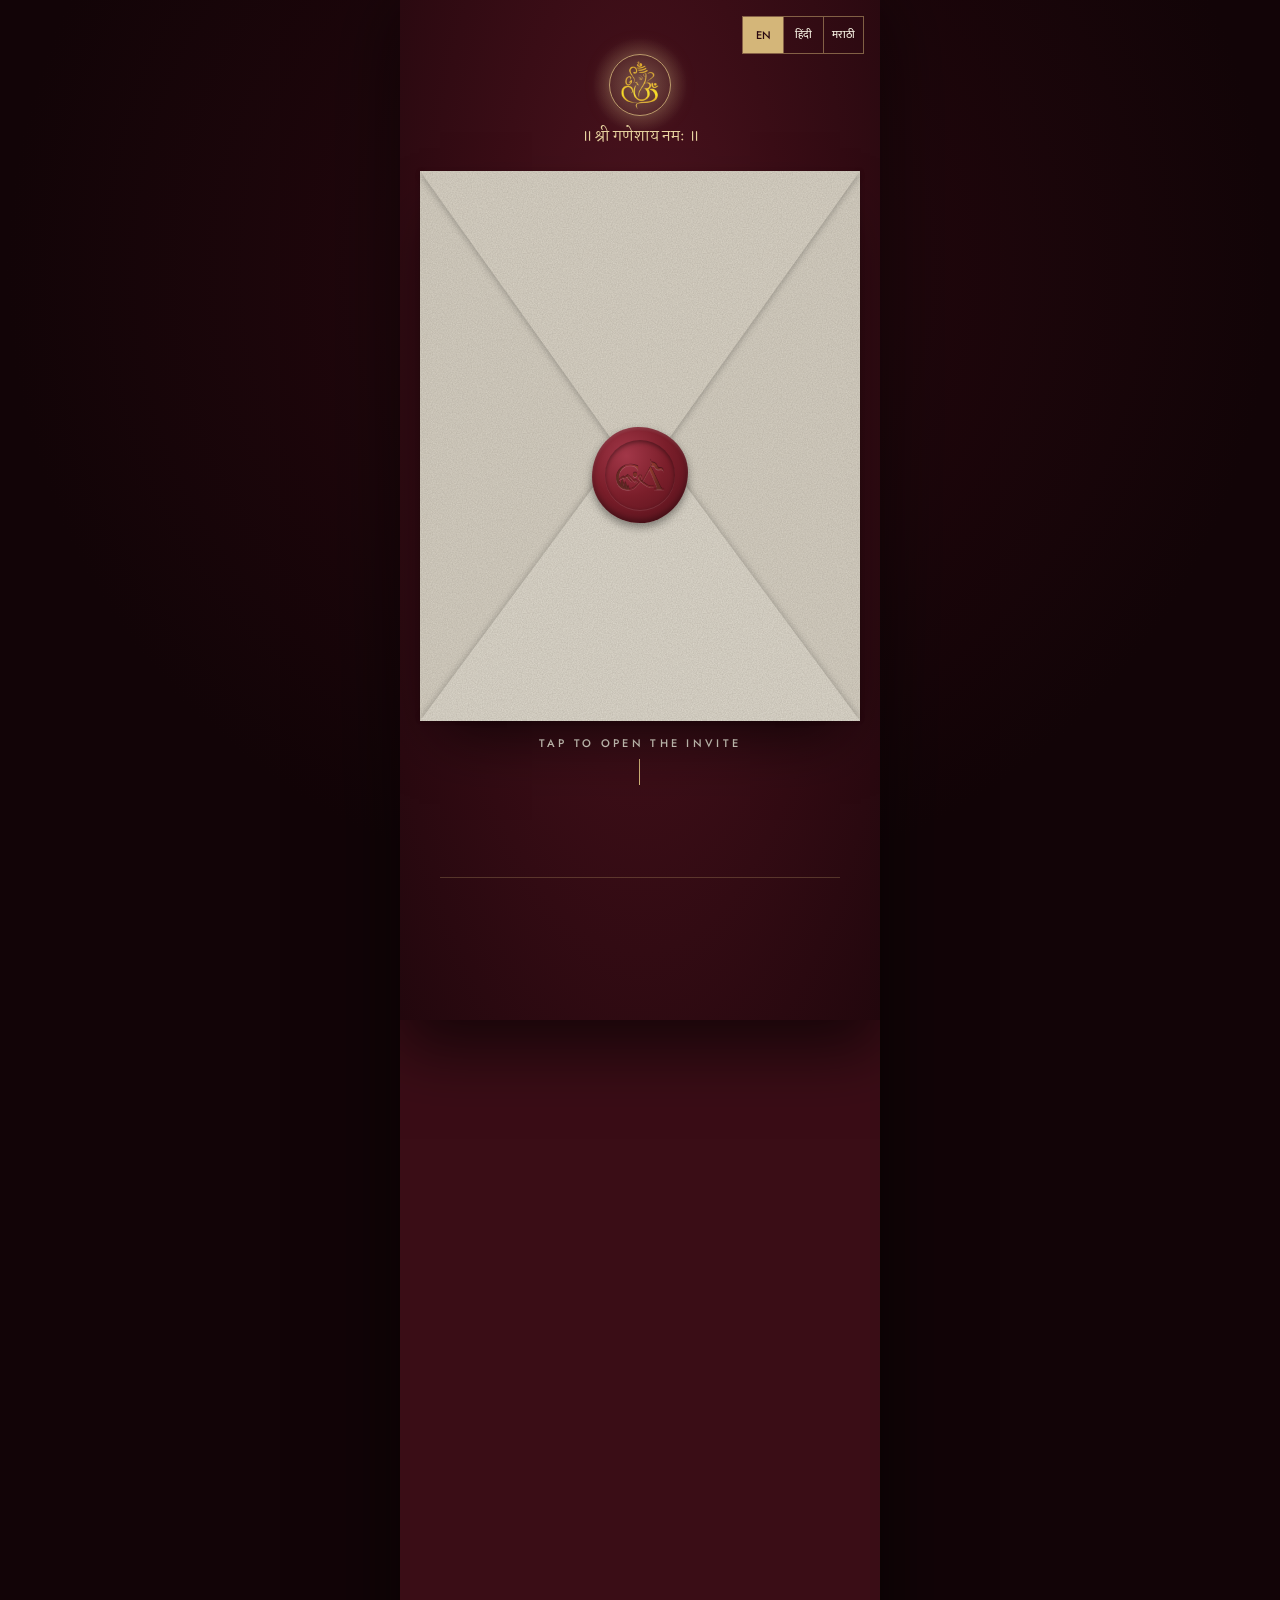
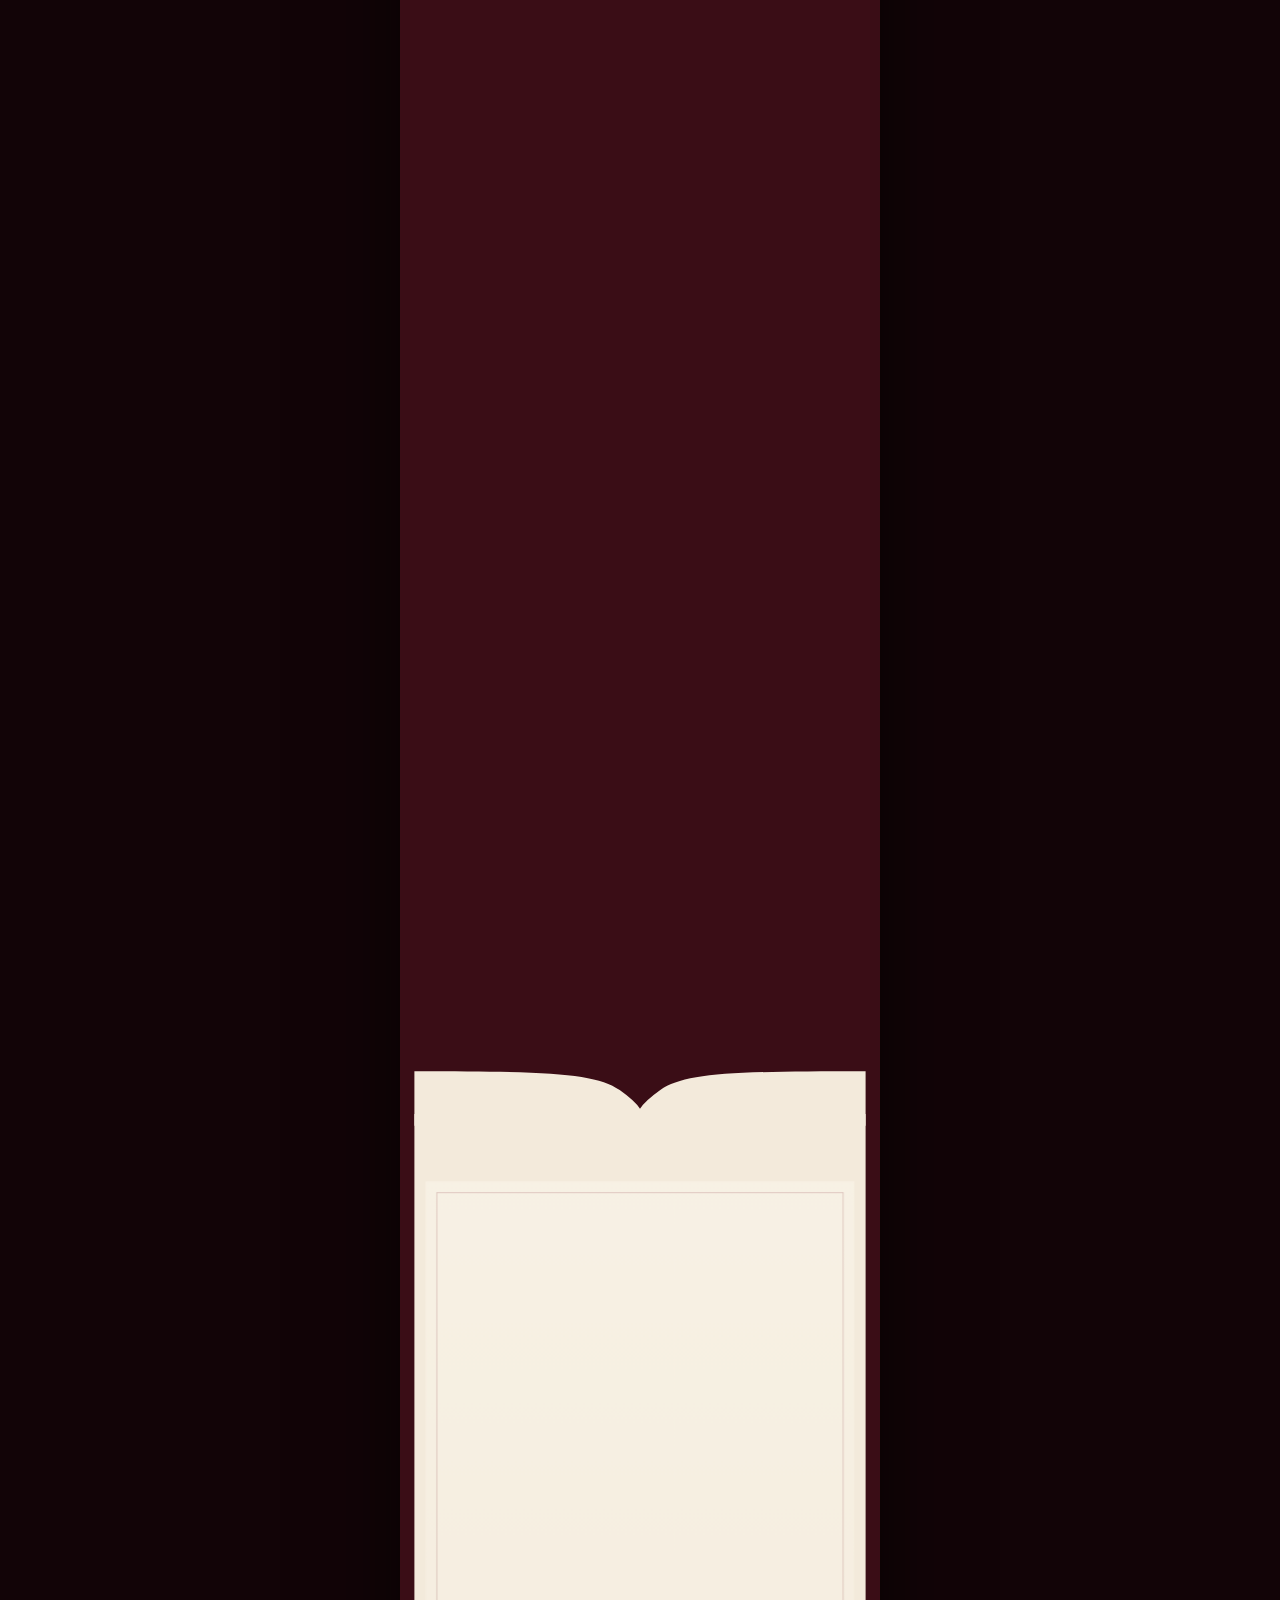
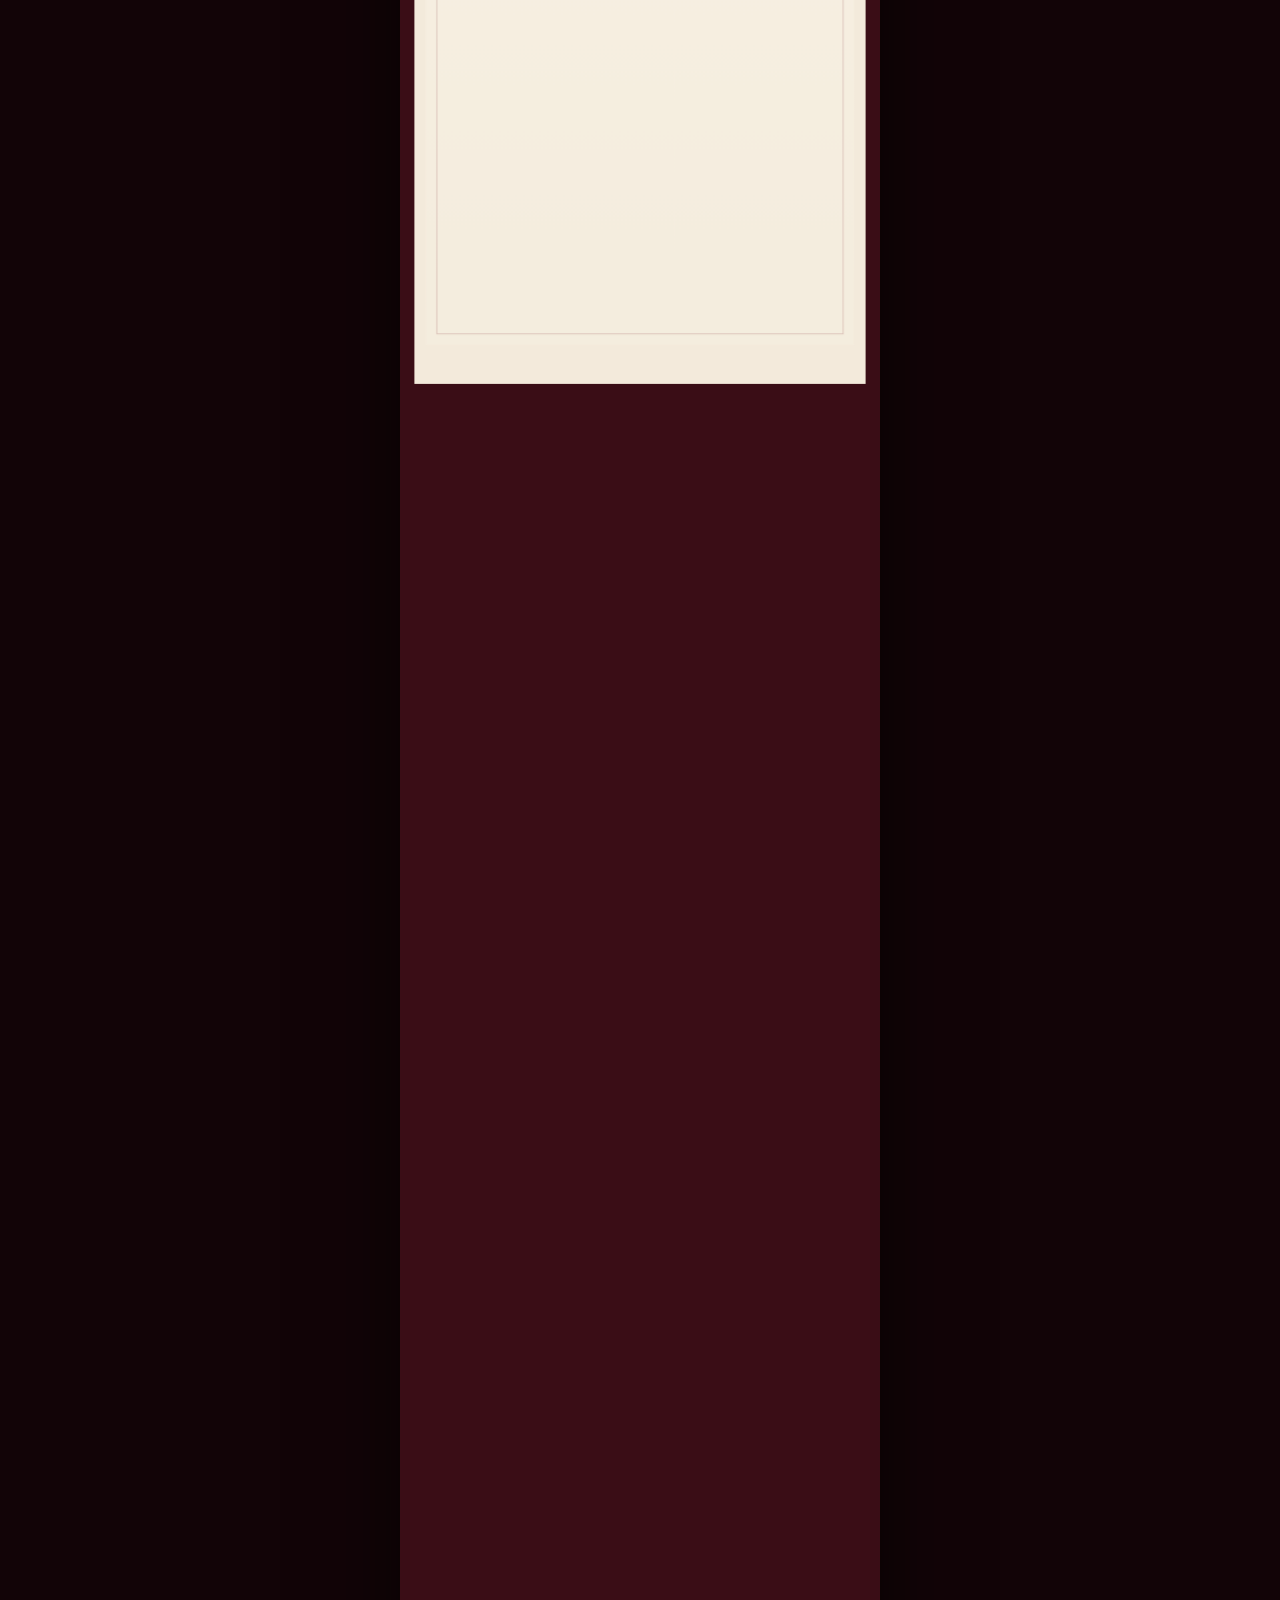
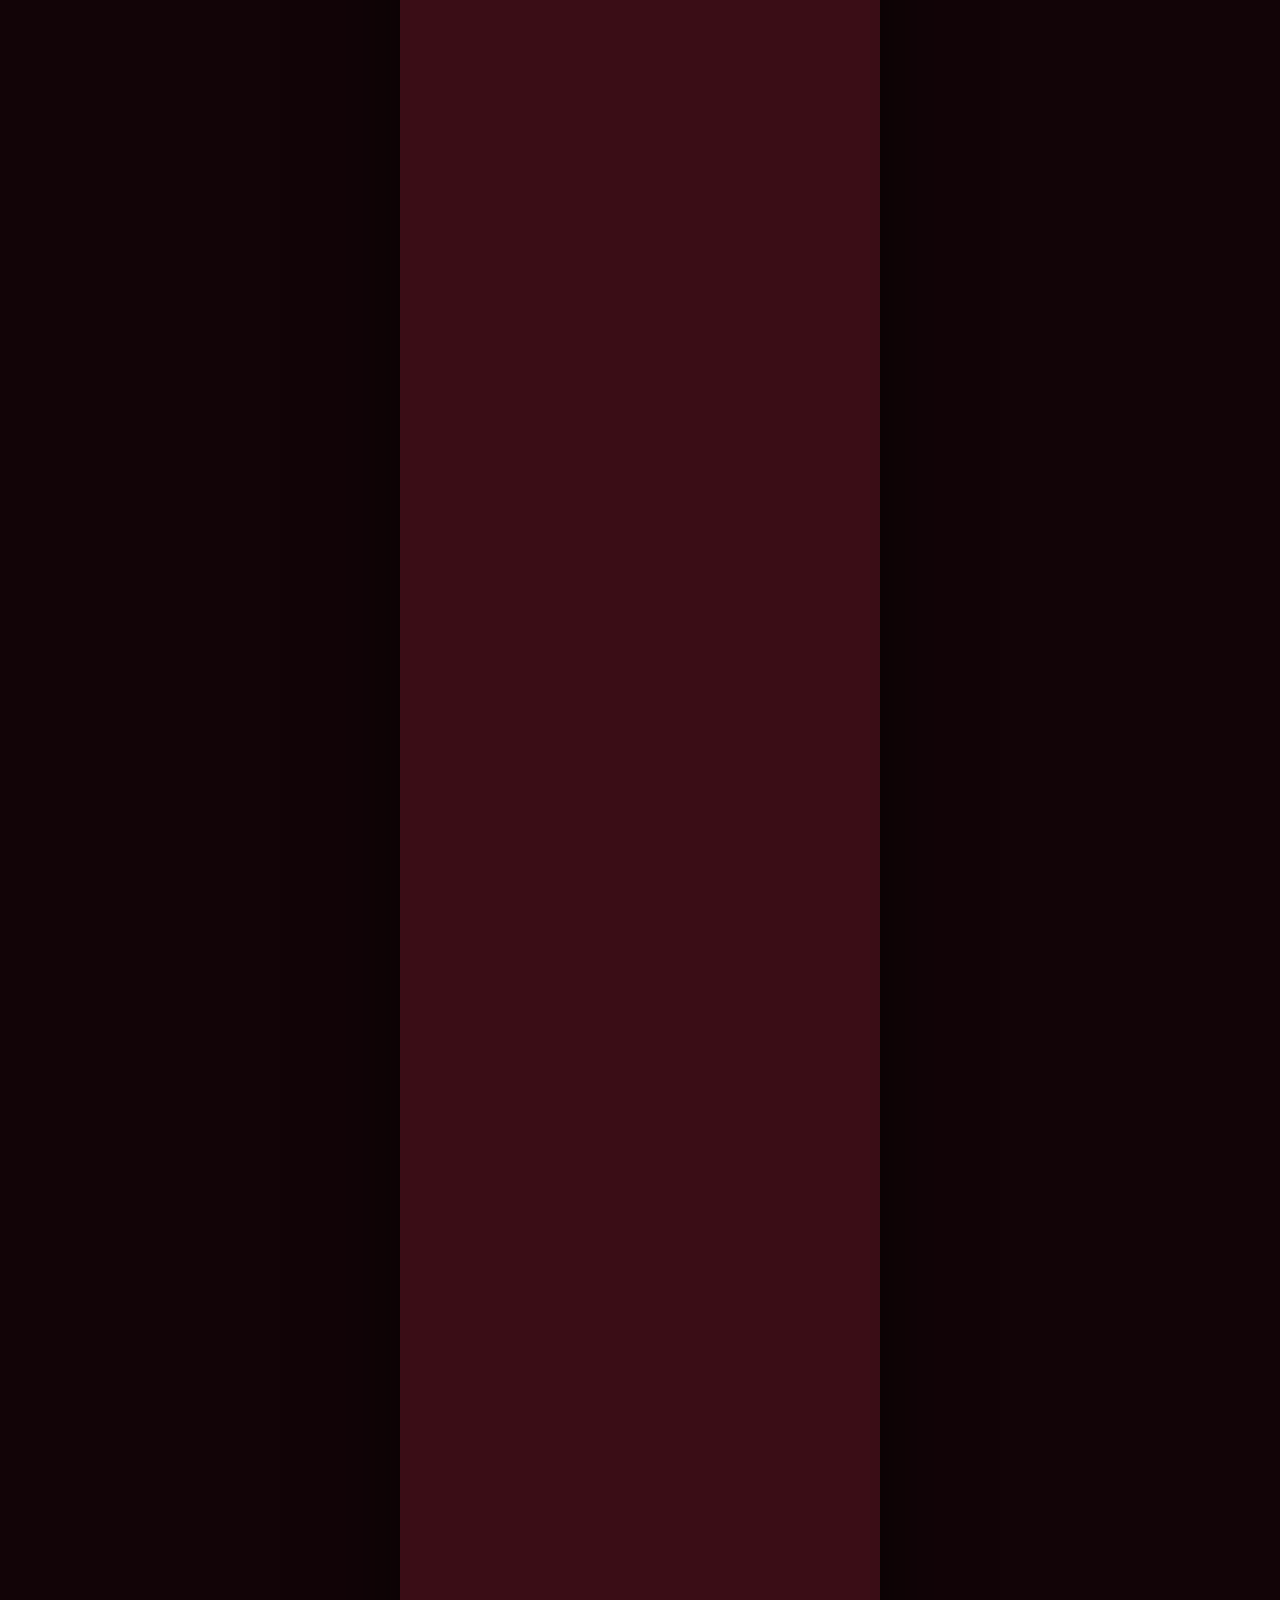
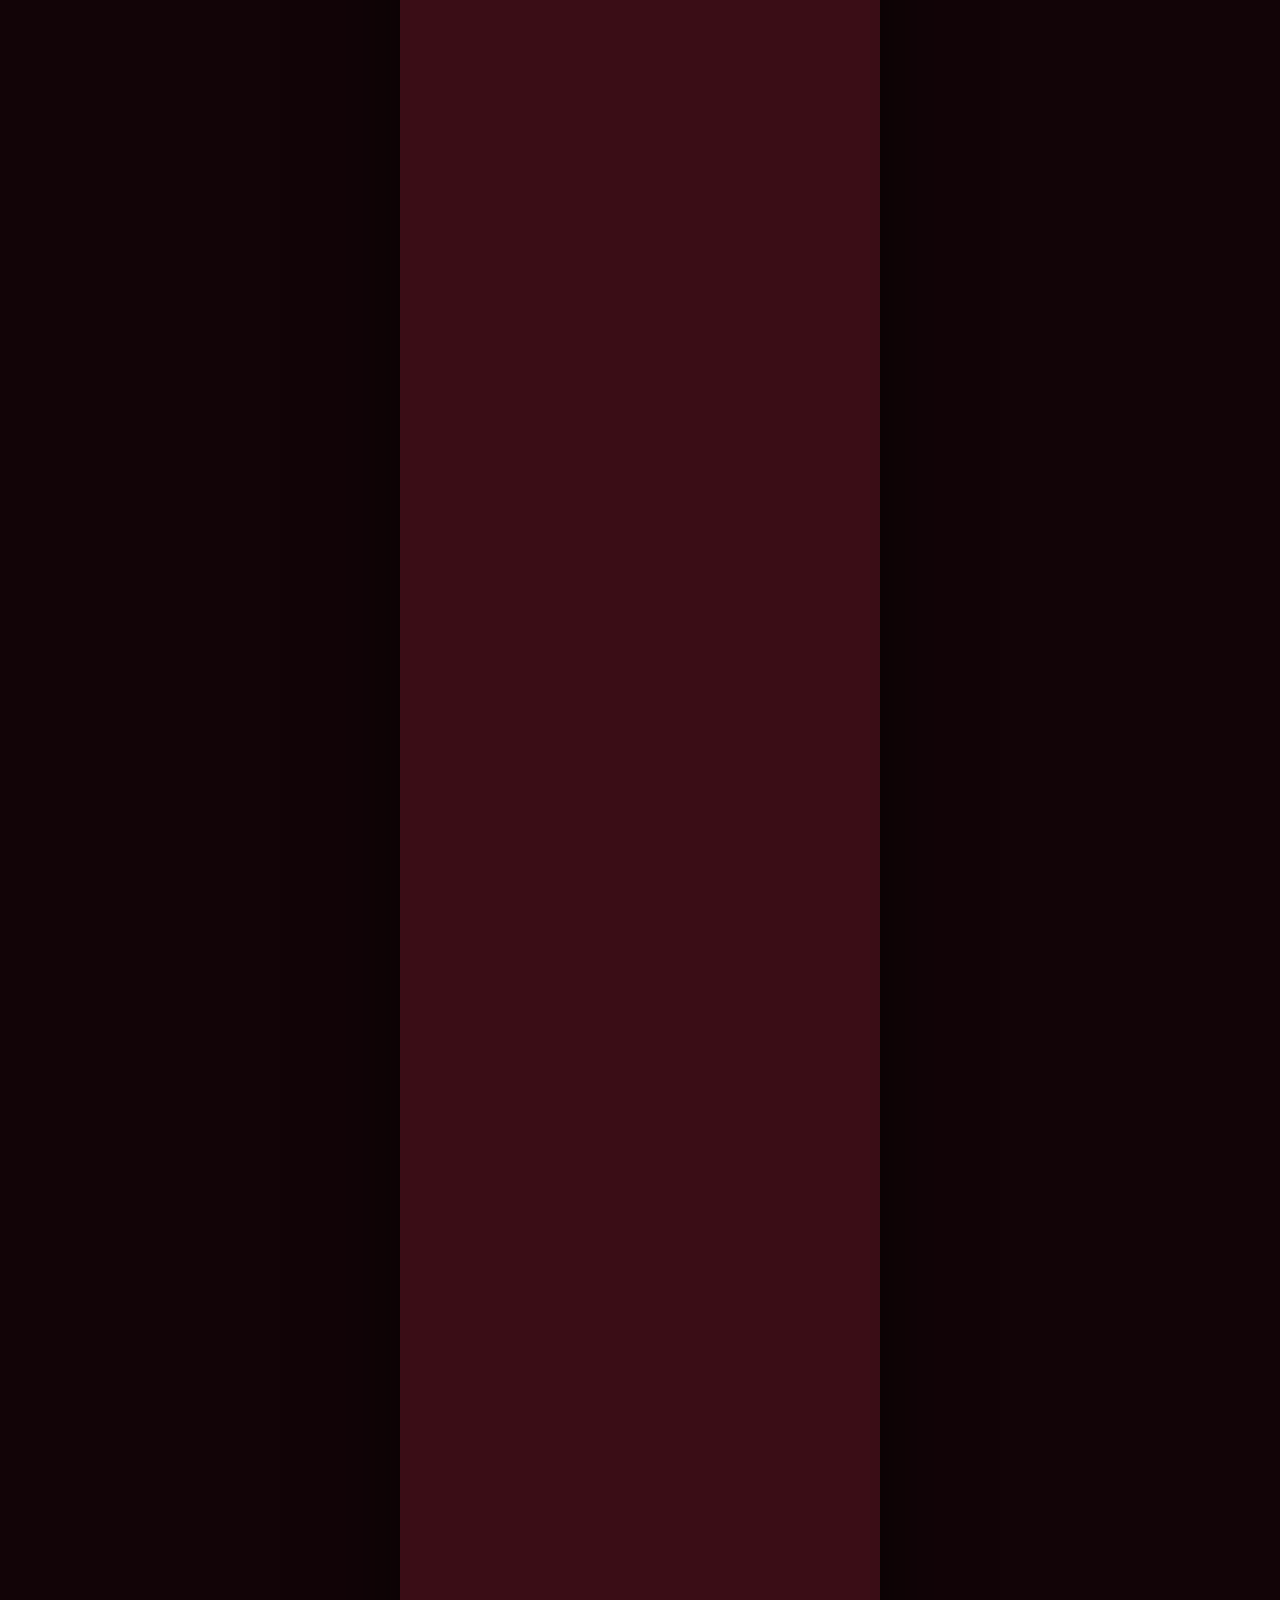
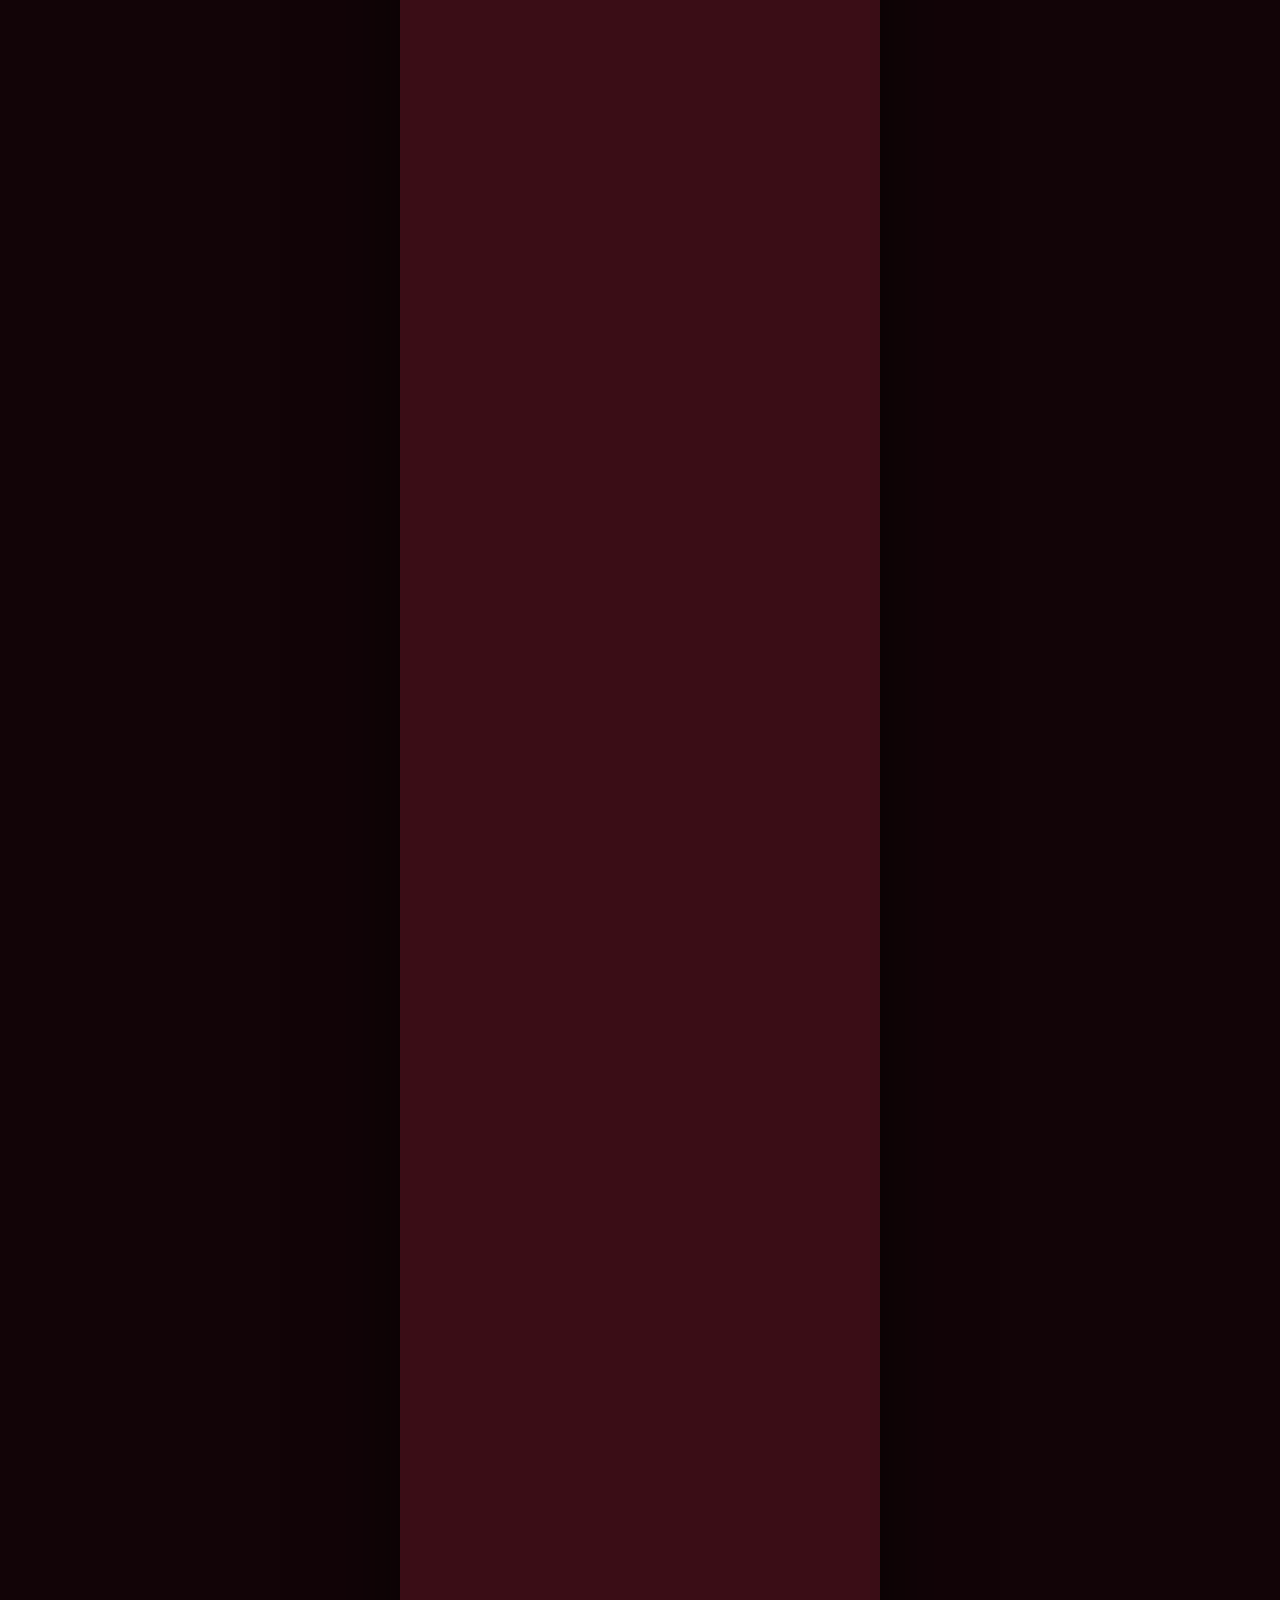
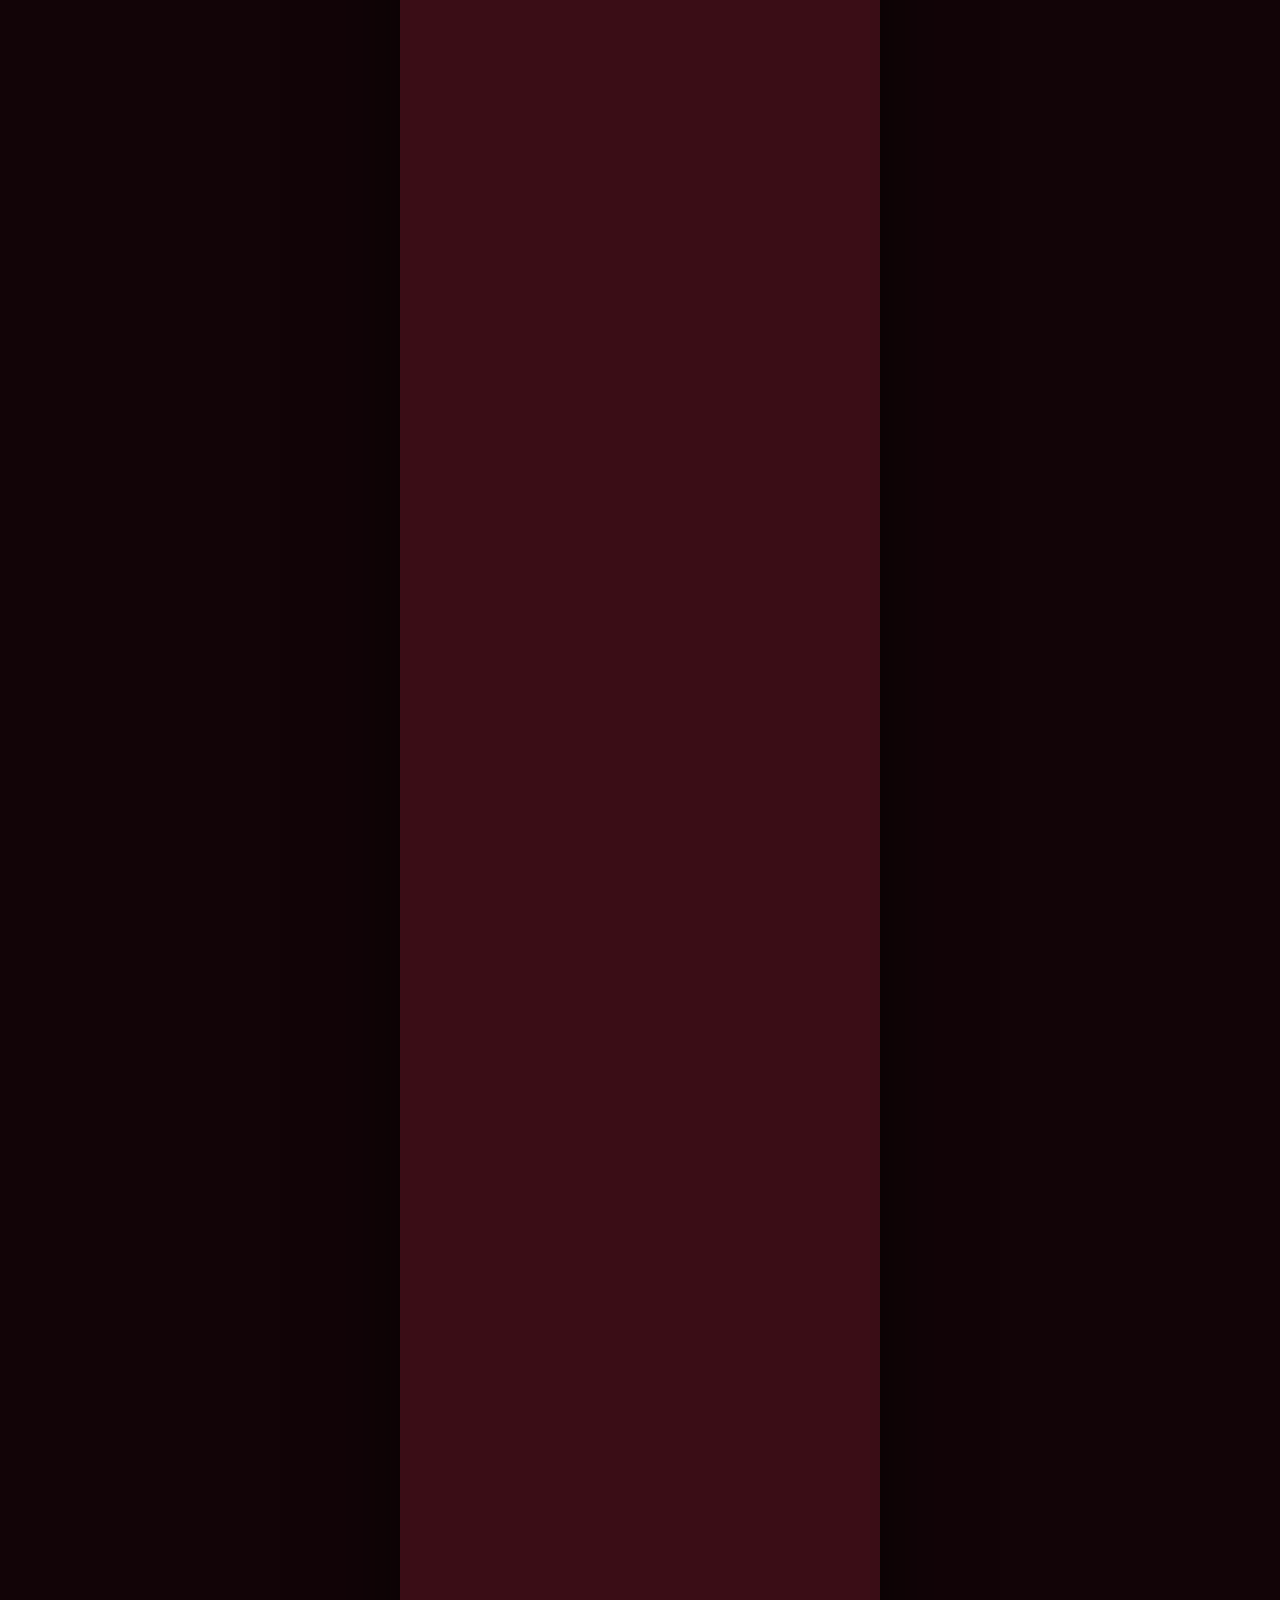
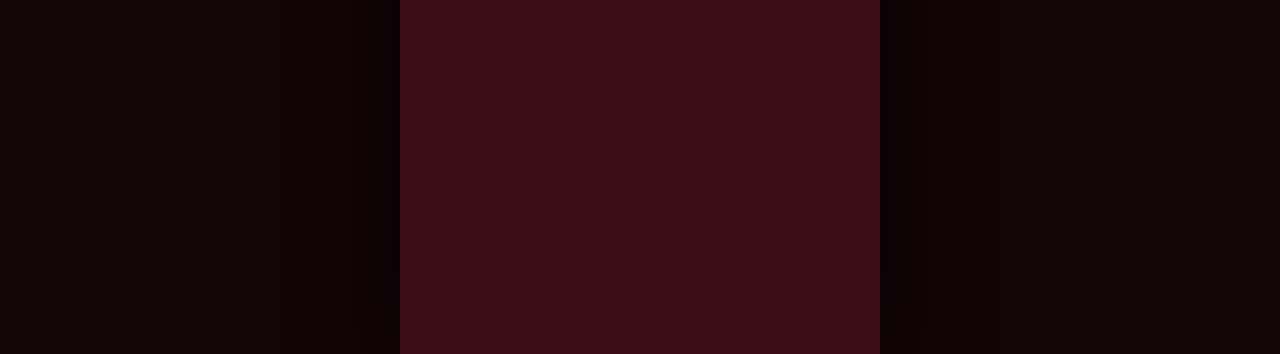
==== commit 7c384125: "Add files via upload" ====
--- a/public/index.html
+++ b/public/index.html
@@ -1,10 +1,14 @@
-<!doctype html><html><head><meta charset=utf8><meta name=viewport content="width=device-width,initial-scale=1,viewport-fit=cover"><style>:root{color-scheme:light;box-sizing:border-box;padding-top:env(safe-area-inset-top,0px);padding-bottom:env(safe-area-inset-bottom,0px)}html{scroll-padding-top:env(safe-area-inset-top,0px)}body{margin:0;padding:0;font:14px -apple-system,BlinkMacSystemFont,sans-serif;background:#fff;color:#000}img{max-width:100%}[hidden]:not([hidden=until-found i]){display:none!important}</style></head><body>
+<!doctype html>
+<html lang="en">
+<head>
+<meta charset="utf-8">
+<meta name="viewport" content="width=device-width, initial-scale=1, viewport-fit=cover">
 <title>Chainika &amp; Akshay Wedding</title>
 <meta name="description" content="Pahad to Sahyadri · the wedding of Chainika and Akshay, Pune, 28–29 January 2027.">
 <meta property="og:title" content="Chainika &amp; Akshay · Pahad to Sahyadri">
 <meta property="og:description" content="28 · 29 January 2027 · Sky Blue Banquets, Ravet, Pune">
 <meta property="og:image" content="assets/wedding.jpg">
-<meta name="theme-color" content="#3A0D16">
+
 <link rel="icon" href="assets/logo.png">
 <link rel="preload" as="image" href="photos/env-ganesh.webp">
 <link rel="preconnect" href="https://fonts.googleapis.com">
@@ -24,7 +28,11 @@
 @keyframes cue{0%,100%{transform:translateY(0);opacity:.5}50%{transform:translateY(6px);opacity:1}}
 @keyframes sideOpen{from{opacity:0;transform:translateY(-10px)}to{opacity:1;transform:none}}
 </style>
-<link rel="stylesheet" href="site.css">
+<link rel="stylesheet" href="site.css?v=524034">
+</head>
+<body>
+
+
 
 
 <script>if(document.body)document.body.classList.add("locked");else document.addEventListener("DOMContentLoaded",function(){document.body.classList.add("locked")});</script>
@@ -115,7 +123,8 @@
 <button type="button" class="ft-back" data-k="replay"><span data-t="back">BACK TO THE ENVELOPE</span></button>
 </div></footer></div>
 <div class="petals" id="petals" aria-hidden="true"></div>
-<button type="button" class="bgm-hint" hidden><span class="bgm-n">&#9835;</span><span data-t="musicHint">Tap anywhere for music</span></button><audio id="bgm" src="assets/music.mp3" preload="none" loop playsinline></audio><script src="i18n.js"></script>
-<script src="site.js"></script>
+<button type="button" class="bgm-hint" hidden><span class="bgm-n">&#9835;</span><span data-t="musicHint">Tap anywhere for music</span></button><audio id="bgm" src="assets/music.mp3" preload="none" loop playsinline></audio><script src="i18n.js?v=524034"></script>
+<script src="site.js?v=524034"></script>
 
-</body></html>+</body>
+</html>
--- a/public/site.css
+++ b/public/site.css
@@ -1364,3 +1364,33 @@
 .br-knot .bk-art img{mix-blend-mode:multiply}
 .br-knot .bk-art{-webkit-mask-image:none!important;mask-image:none!important}
 [data-wedding] > div:first-child > div:nth-child(2){background:linear-gradient(#F6F2EA 0%,rgba(246,242,234,0) 14%,rgba(58,13,22,0) 86%,rgba(58,13,22,.55) 100%)!important}
+
+/* ===== iPhone fixes ===== */
+/* no progress line under the menu */
+nav .thread{display:none!important}
+/* envelope, loader and Two homes run under Safari's floating bars (full screen, no bands) */
+html{background:#2A0810!important}
+html.nopin .th-stick{height:100lvh!important}
+html.nopin #homes.touch + #top{margin-top:-100lvh!important}
+html.nopin [data-k="env"]{background:radial-gradient(at 50% 42%,#4E1420 0%,#3A0D16 45%,#2A0810 100%)!important}
+/* thin dark line between the gathbandhan and the wedding photo */
+[data-wedding]{margin-top:-3px!important;position:relative;z-index:2}
+/* iPhone haldi & wedding: the words are shown fully as soon as the photo arrives (no half-faded text while scrolling) */
+html.nopin [data-ht],html.nopin [data-wt]{animation:none!important;opacity:1!important;transform:none!important}
+[data-haldi]::before{z-index:1!important}
+[data-haldi] > div:first-child > div:last-child{z-index:4!important}
+
+/* ===== iPhone: full-screen, no strips under Safari's floating toolbar, same pinned scenes as Android ===== */
+@supports (height:100lvh){
+  [data-haldi] > div:first-child,[data-wedding] > div:first-child{height:100lvh!important}
+  .th-stick{height:100lvh!important}
+  [data-haldi],[data-wedding]{height:280lvh!important}
+}
+/* envelope: one background all the way to every edge */
+[data-k="envsec"]{background:radial-gradient(at 50% 42%,#4E1420 0%,#3A0D16 45%,#22070D 100%)!important}
+[data-k="env"]{inset:0!important;padding-top:calc(120px + max(52px,6svh))!important;padding-bottom:140px!important}
+[data-k="env"] [data-k="env-lang"]{top:136px!important}
+[data-k="env"] [data-k="env-prog"]{bottom:142px!important}
+/* hairline seams between screens */
+[data-wedding]{margin-top:-2px!important}
+.br-knot{margin-bottom:-1px}
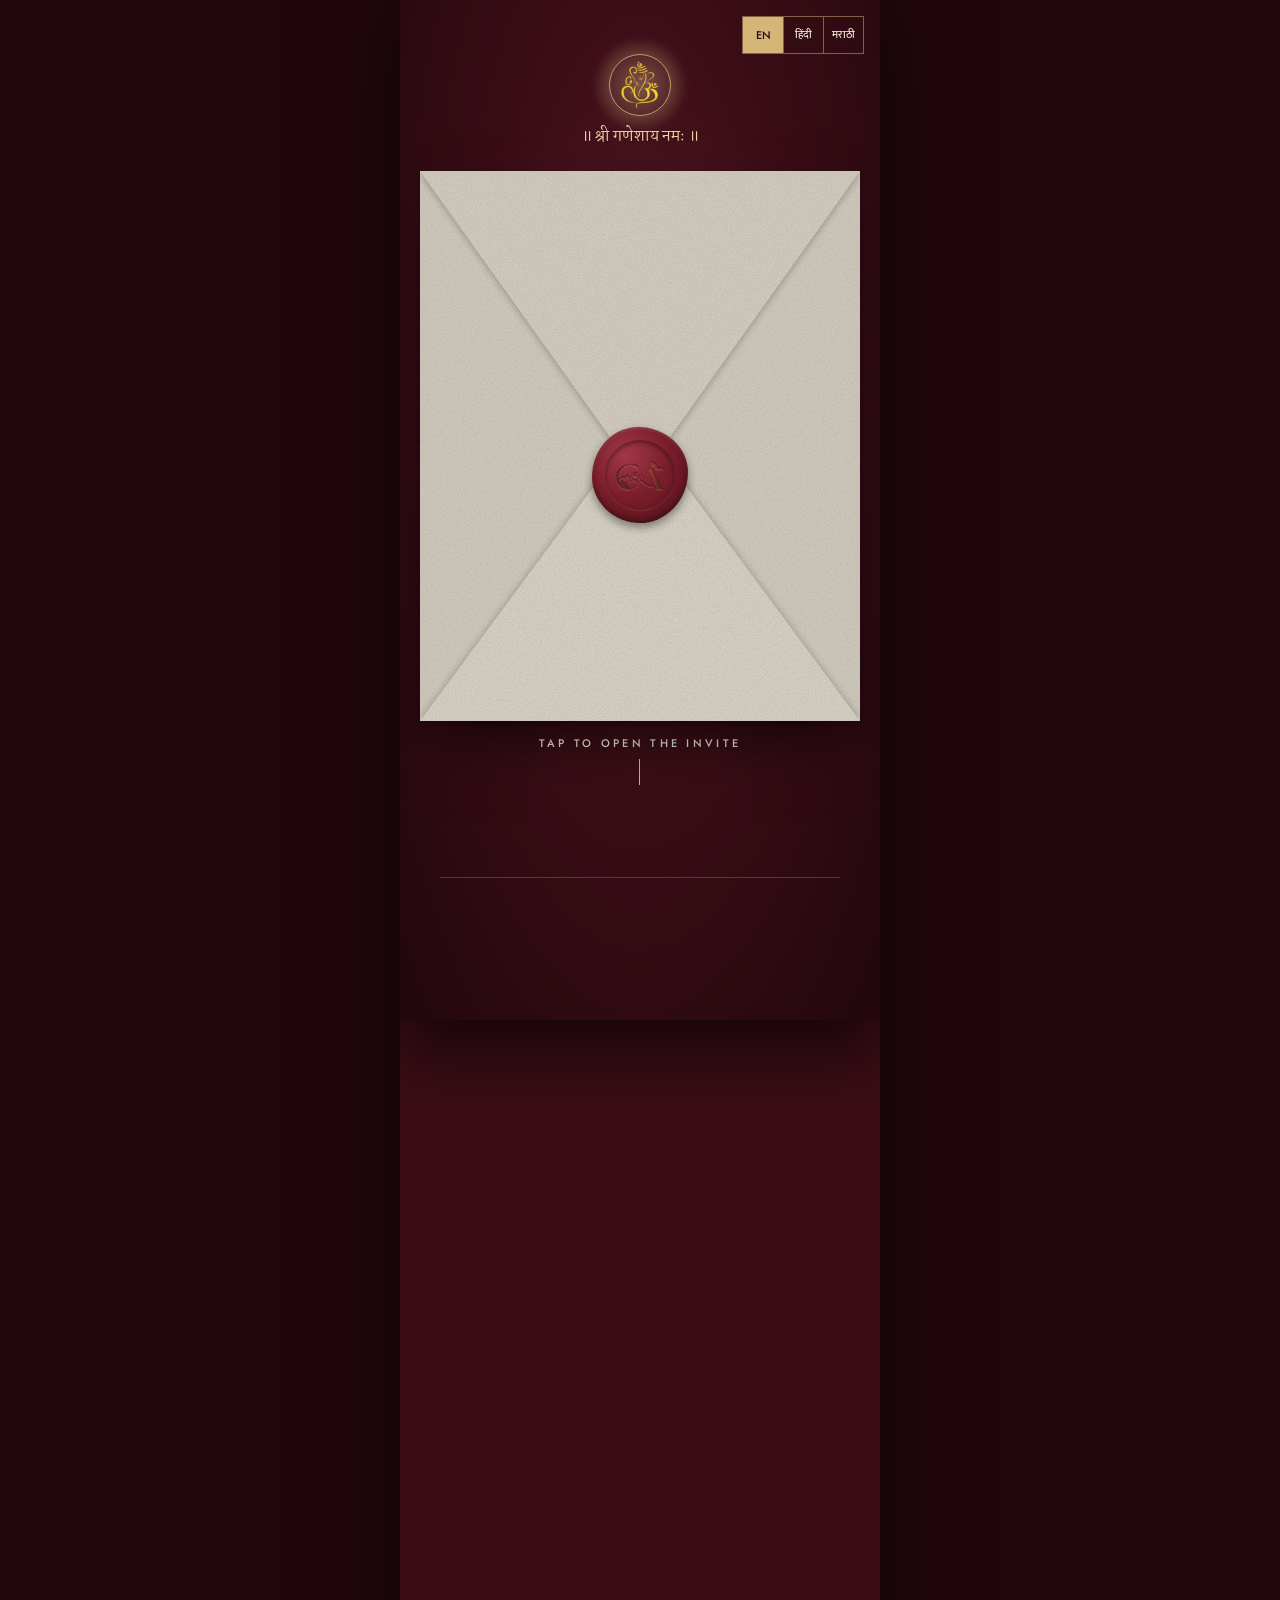
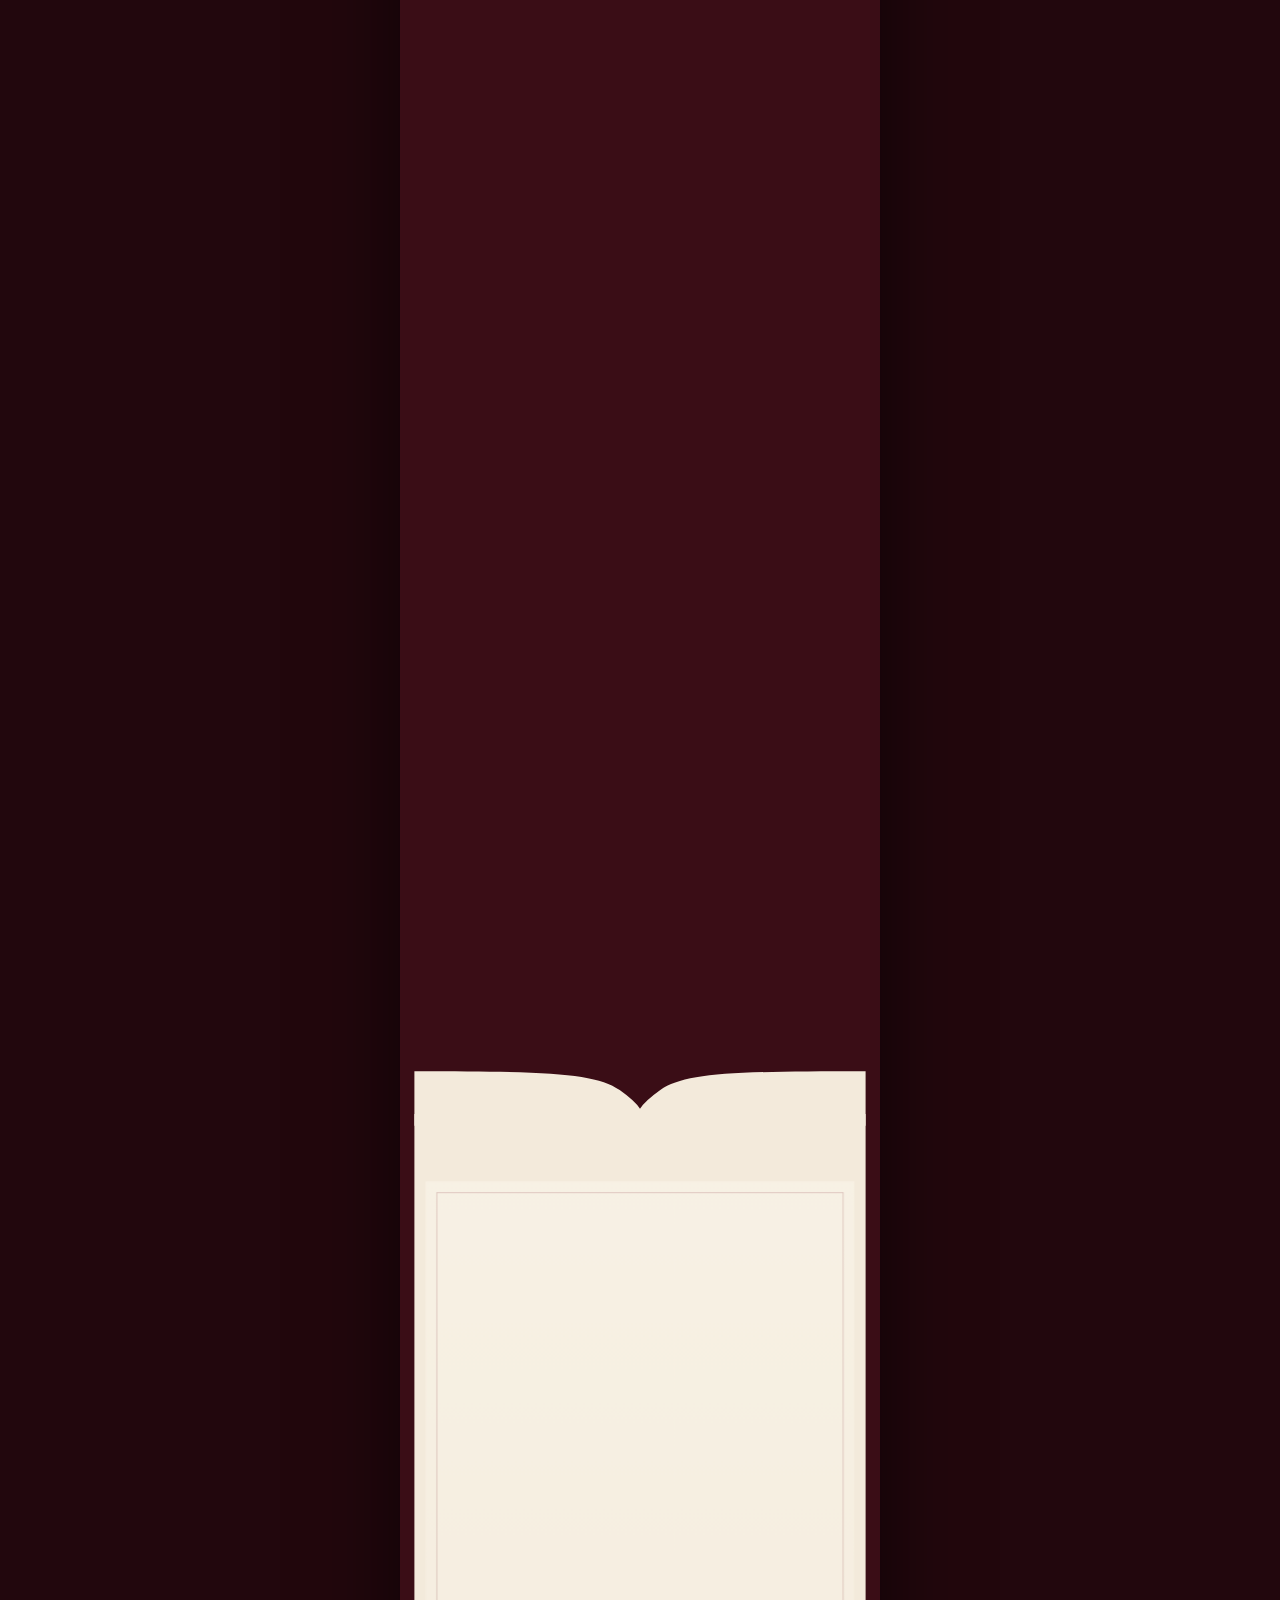
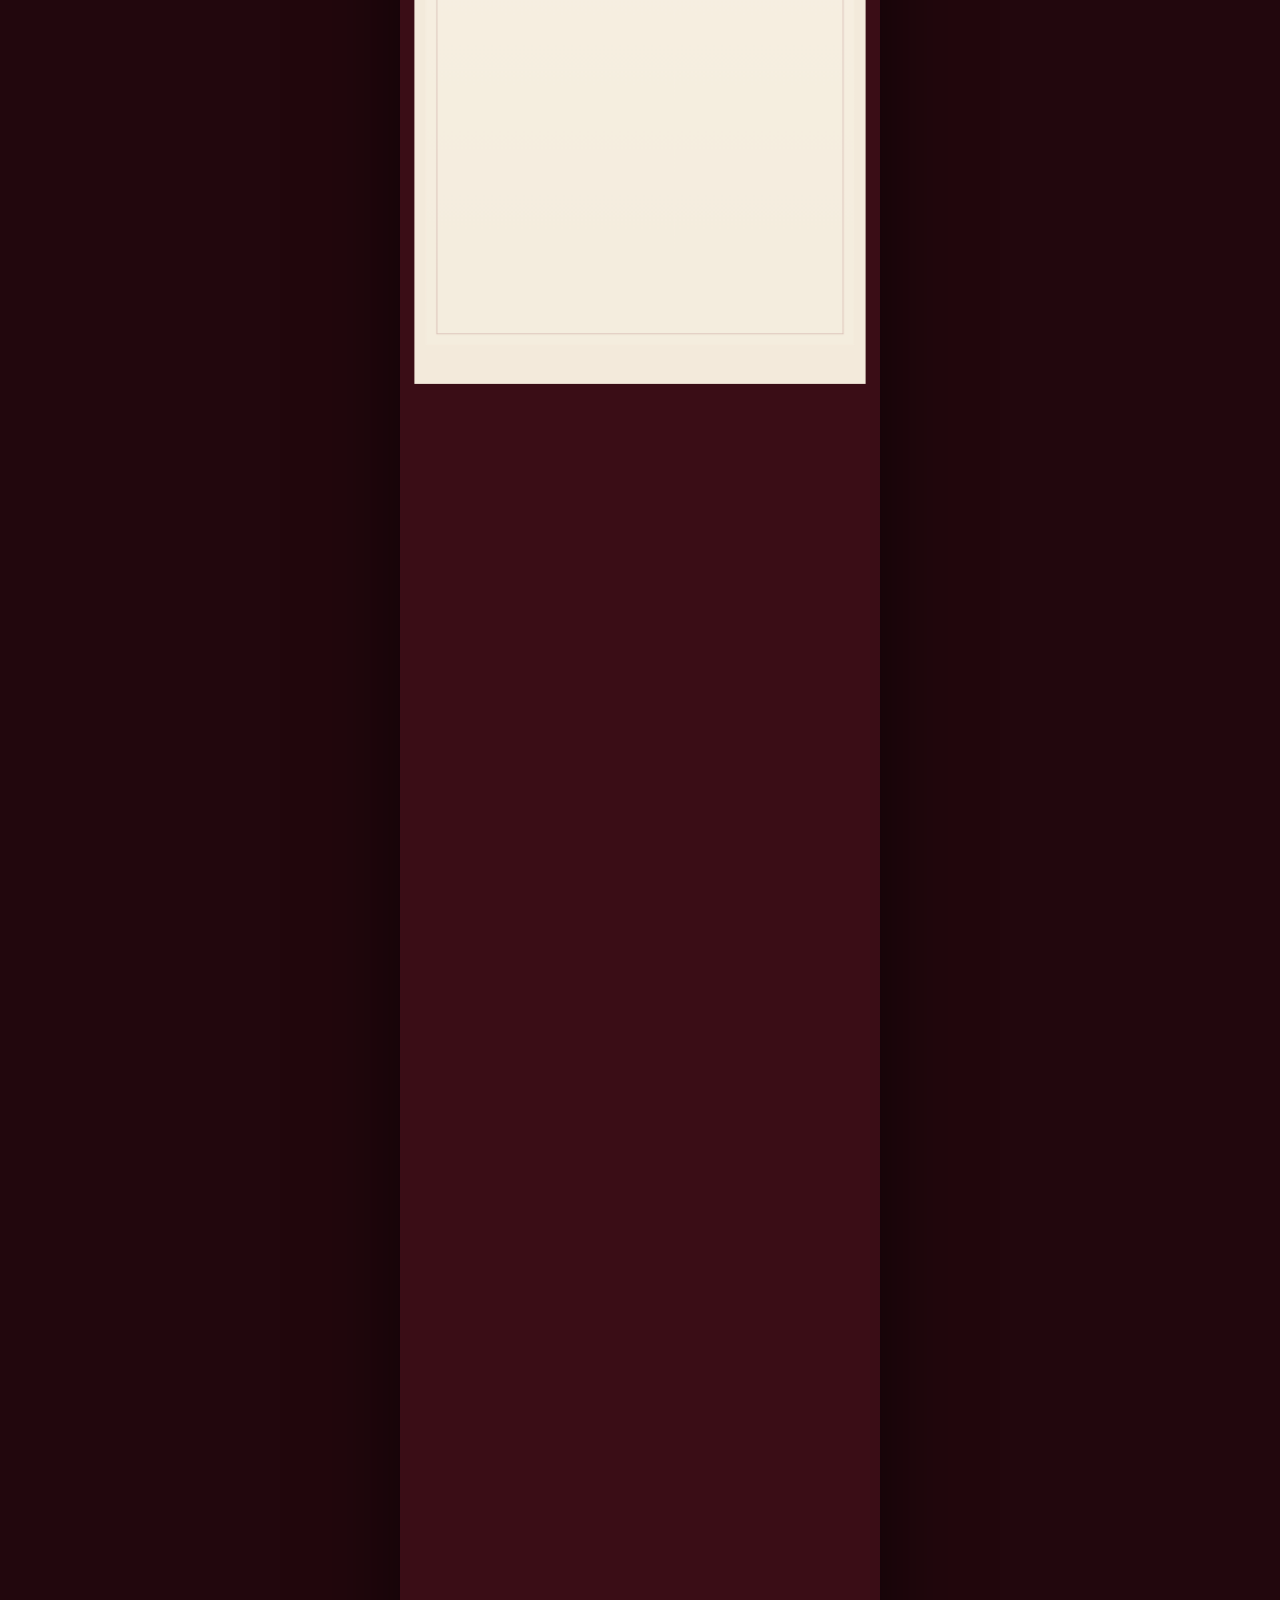
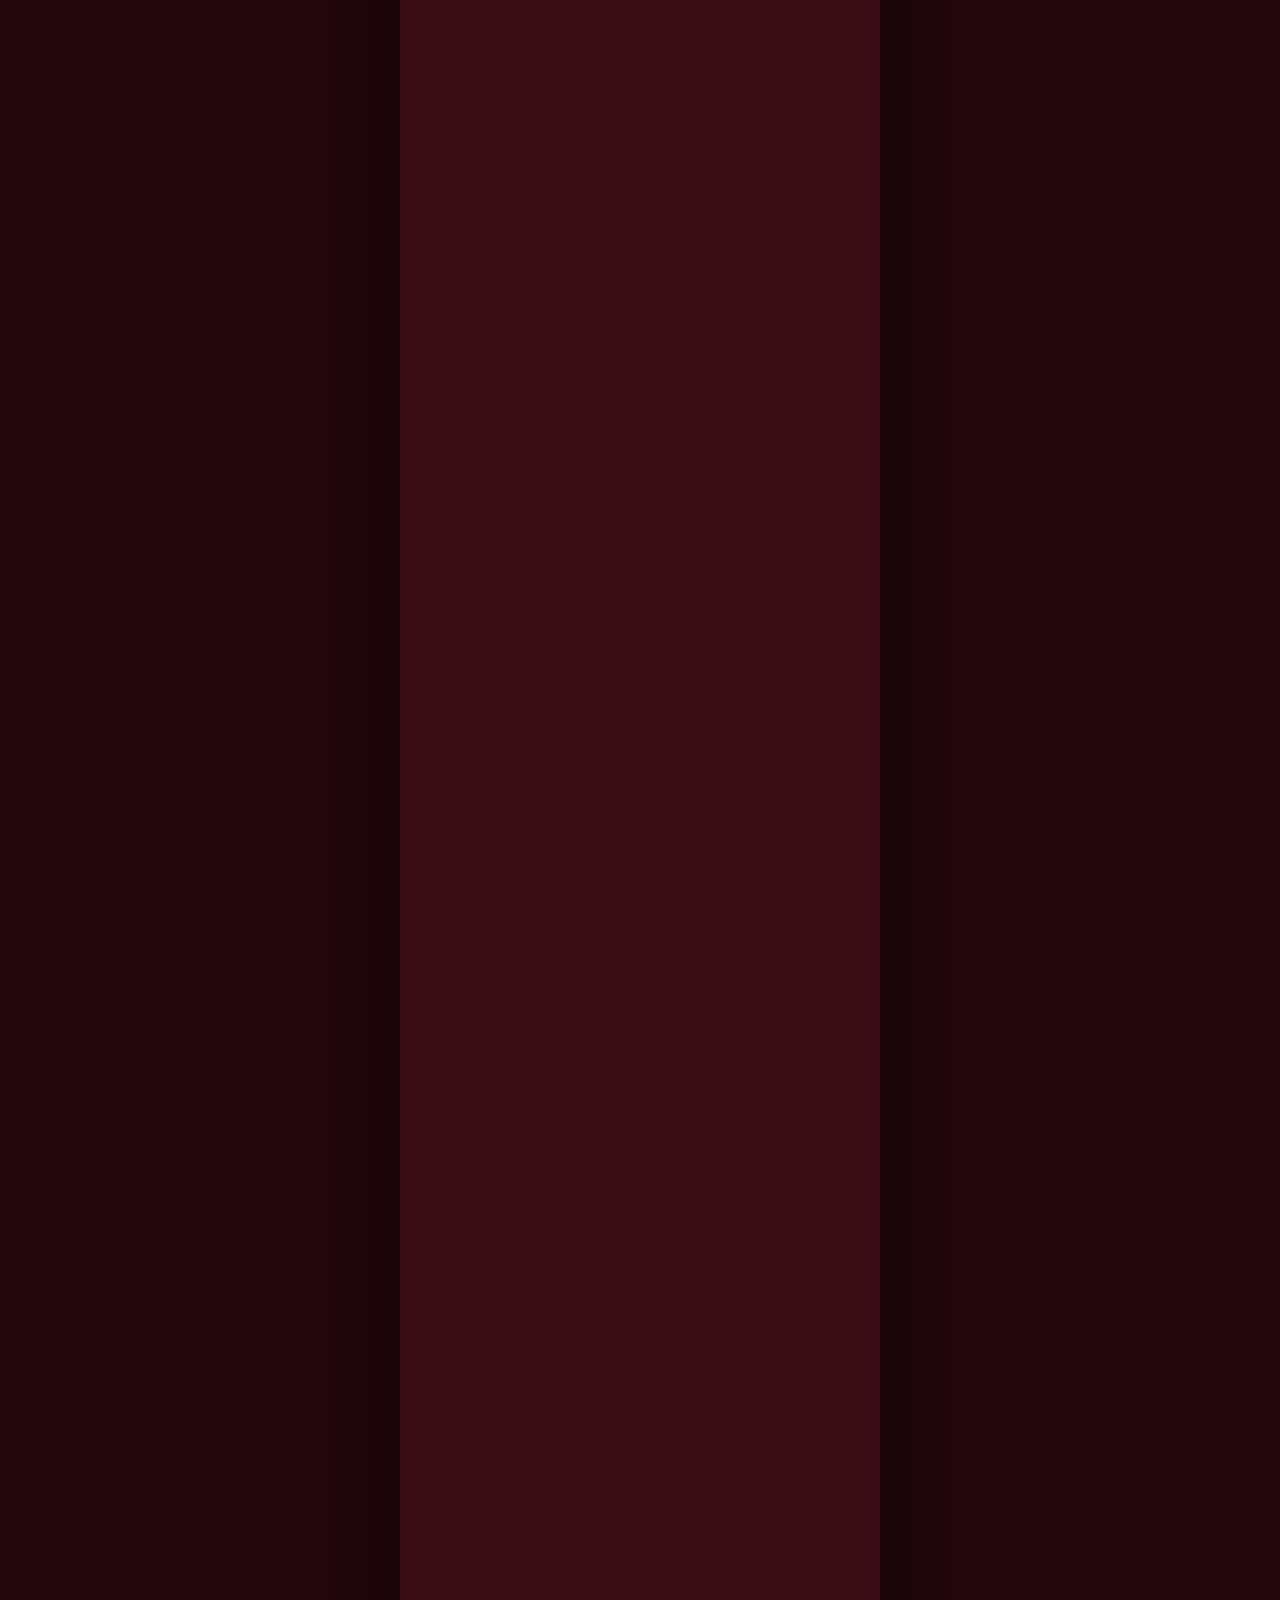
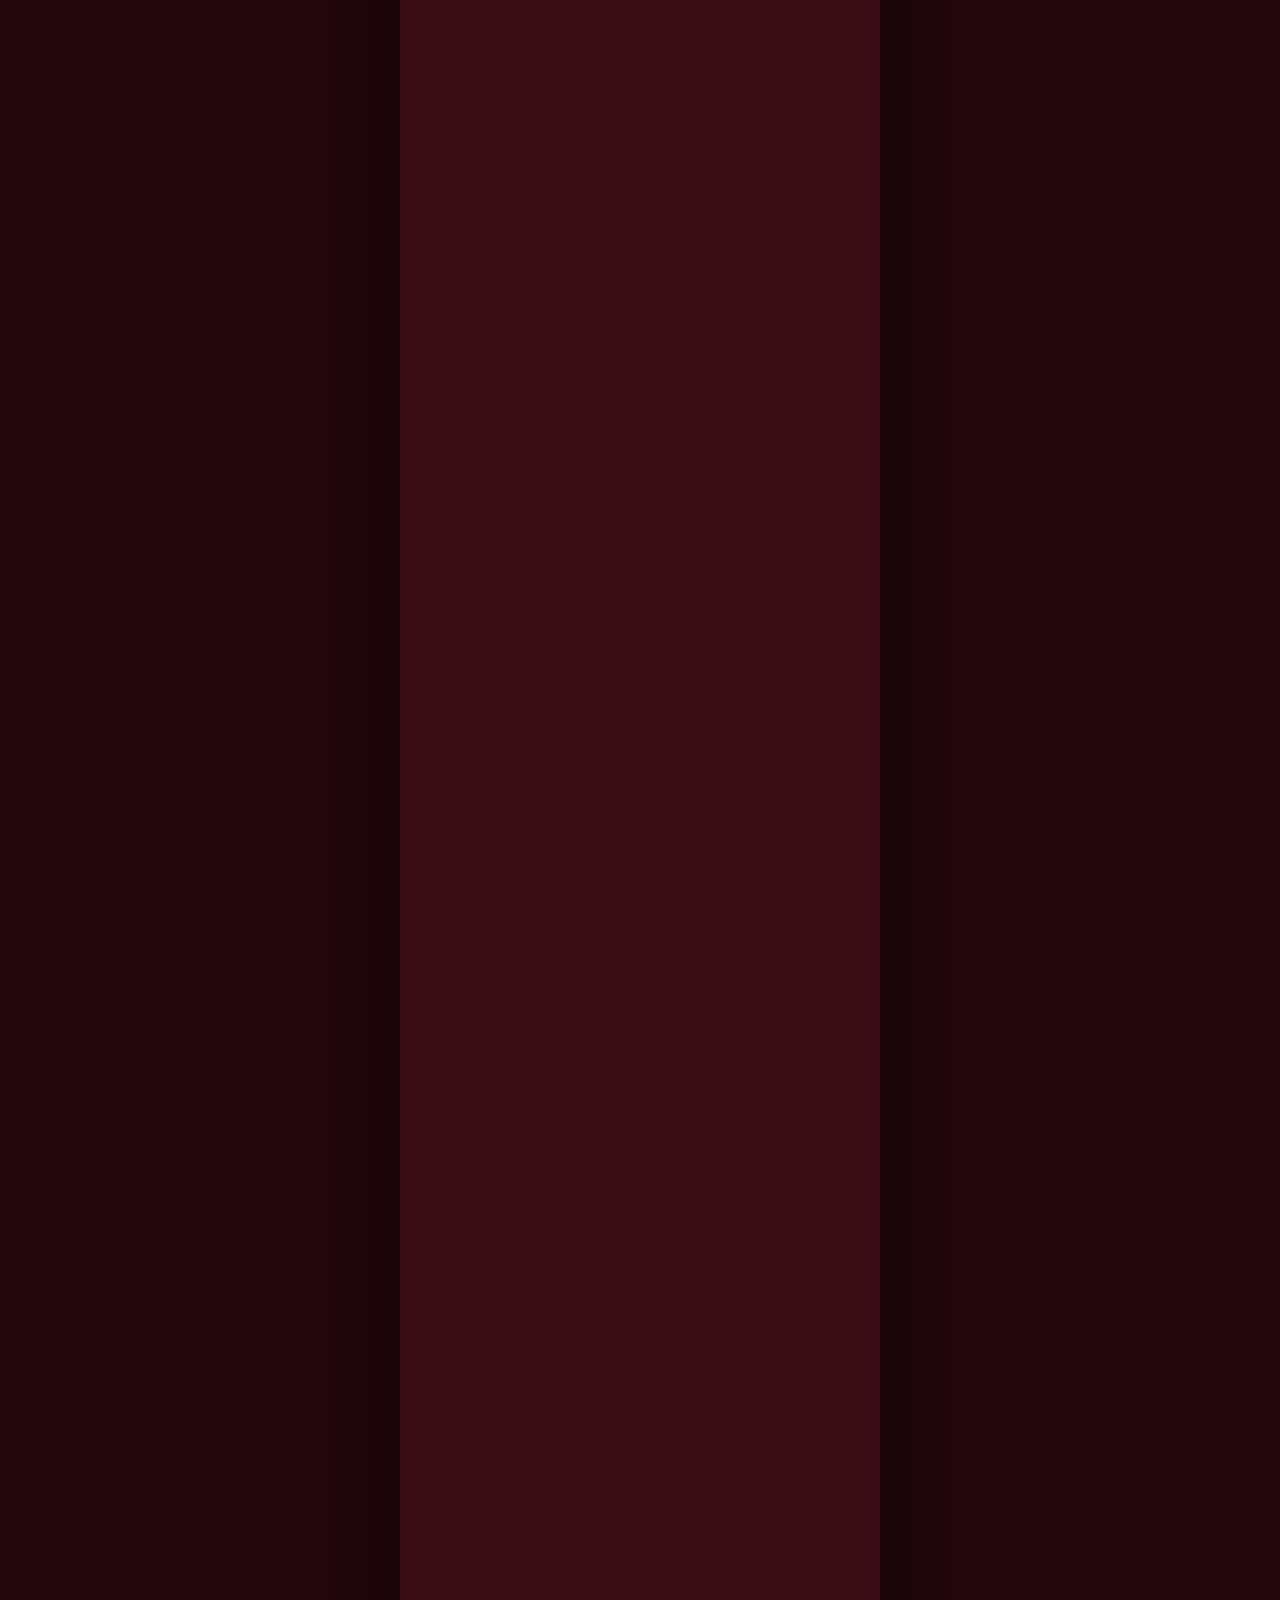
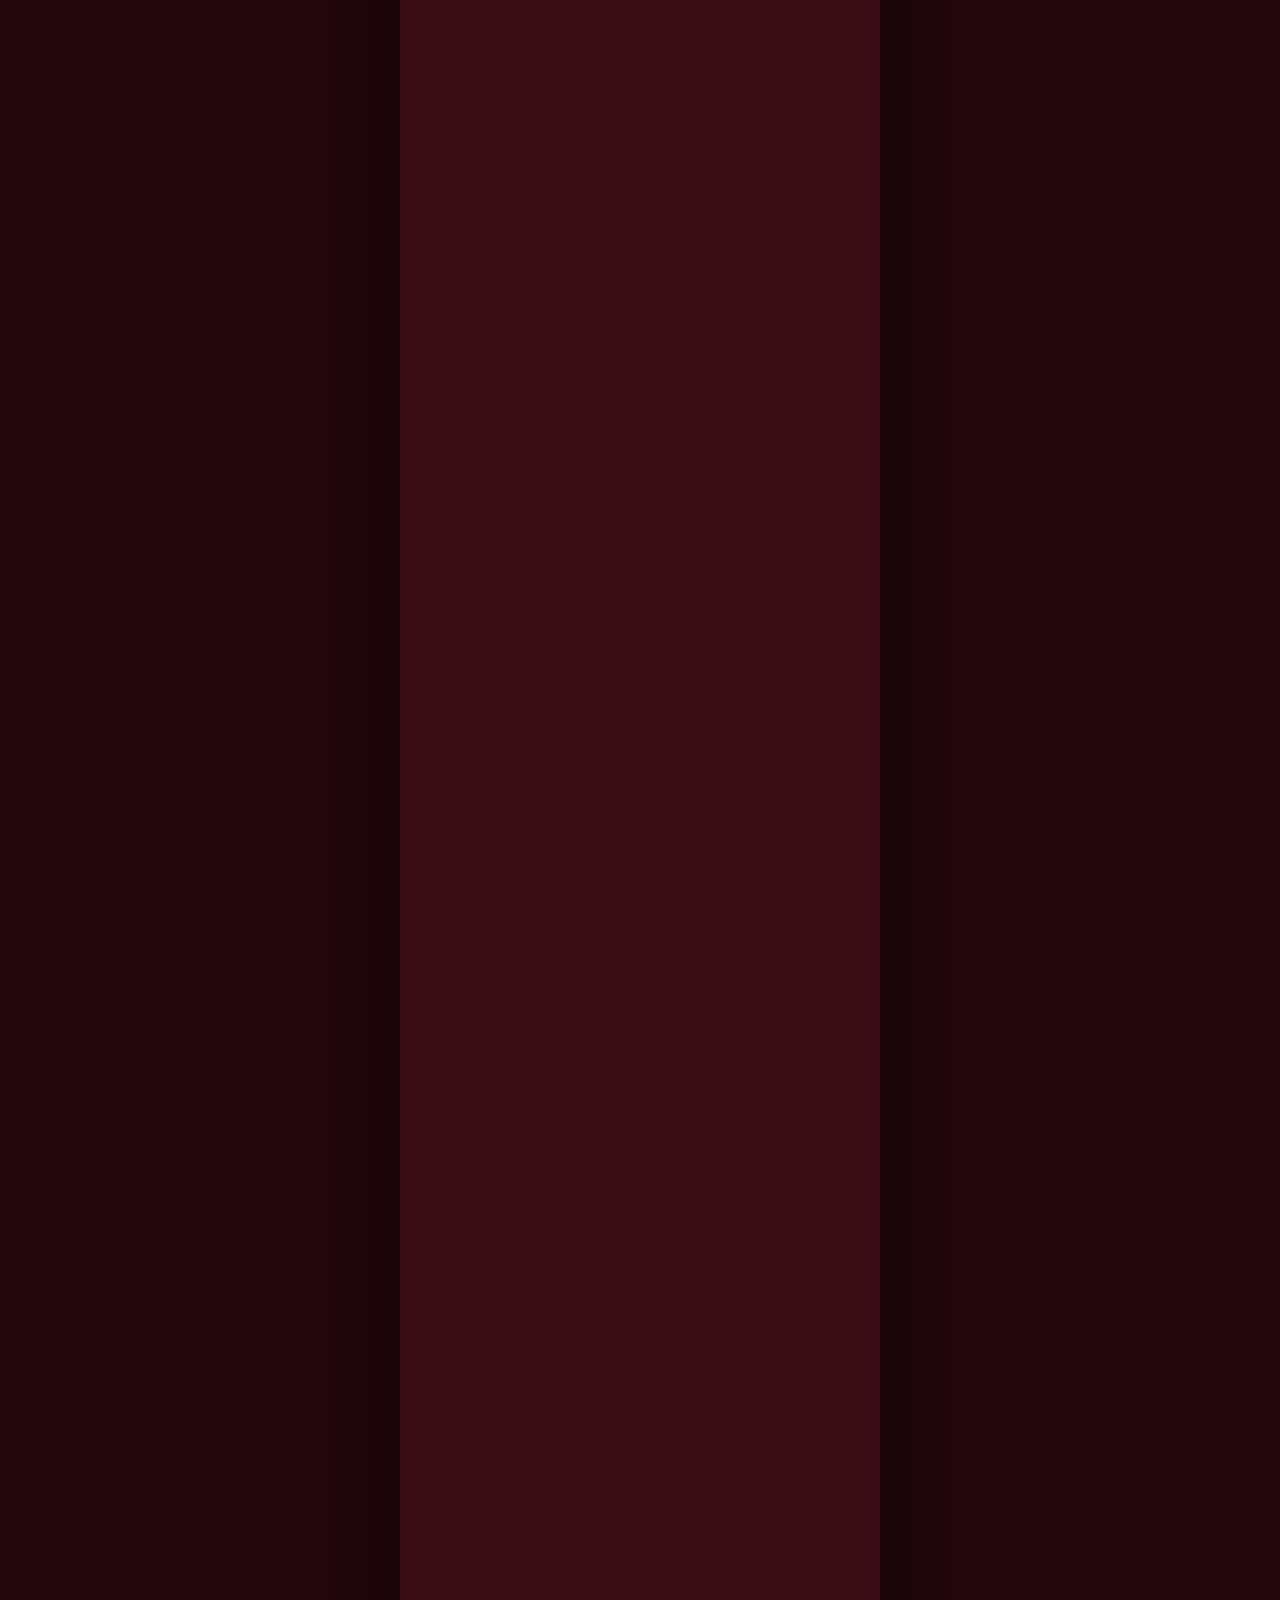
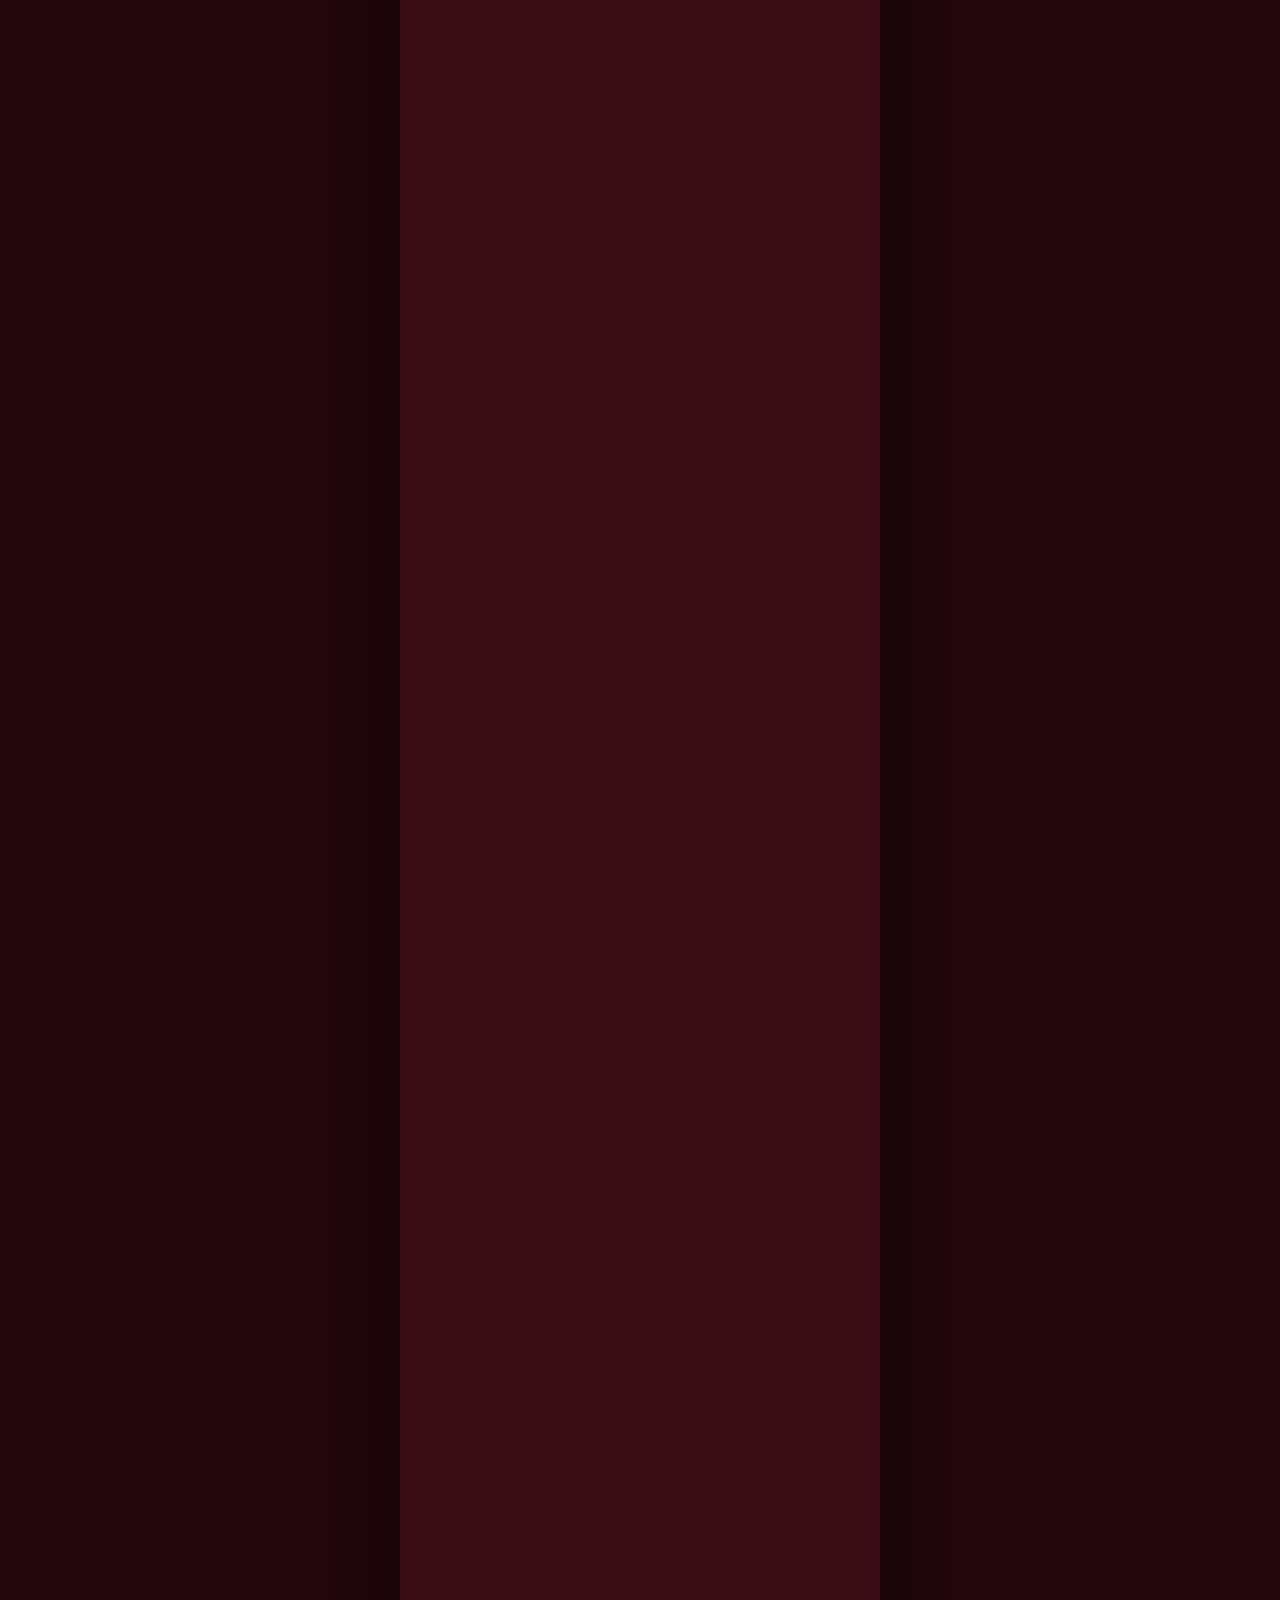
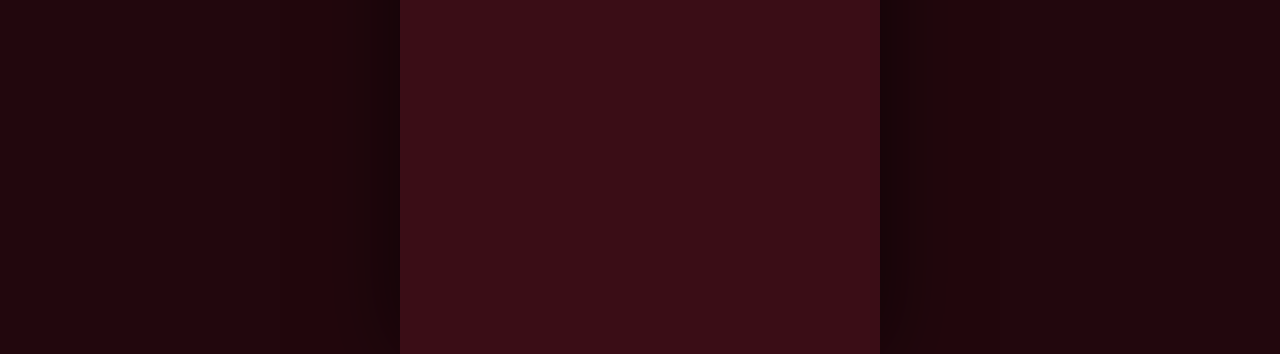
==== commit b41e2fab: "Add files via upload" ====
--- a/public/index.html
+++ b/public/index.html
@@ -28,7 +28,7 @@
 @keyframes cue{0%,100%{transform:translateY(0);opacity:.5}50%{transform:translateY(6px);opacity:1}}
 @keyframes sideOpen{from{opacity:0;transform:translateY(-10px)}to{opacity:1;transform:none}}
 </style>
-<link rel="stylesheet" href="site.css?v=524034">
+<link rel="stylesheet" href="site.css?v=524464">
 </head>
 <body>
 
@@ -123,8 +123,8 @@
 <button type="button" class="ft-back" data-k="replay"><span data-t="back">BACK TO THE ENVELOPE</span></button>
 </div></footer></div>
 <div class="petals" id="petals" aria-hidden="true"></div>
-<button type="button" class="bgm-hint" hidden><span class="bgm-n">&#9835;</span><span data-t="musicHint">Tap anywhere for music</span></button><audio id="bgm" src="assets/music.mp3" preload="none" loop playsinline></audio><script src="i18n.js?v=524034"></script>
-<script src="site.js?v=524034"></script>
+<button type="button" class="bgm-hint" hidden><span class="bgm-n">&#9835;</span><span data-t="musicHint">Tap anywhere for music</span></button><audio id="bgm" src="assets/music.mp3" preload="none" loop playsinline></audio><script src="i18n.js?v=524464"></script>
+<script src="site.js?v=524464"></script>
 
 </body>
 </html>
--- a/public/site.css
+++ b/public/site.css
@@ -1394,3 +1394,31 @@
 /* hairline seams between screens */
 [data-wedding]{margin-top:-2px!important}
 .br-knot{margin-bottom:-1px}
+
+/* ===== iPhone v2: no sticky at all. Each photo is a fixed layer seen through its own section window
+   (the section clips it), the text scrolls up over the photo. Nothing is pinned, so Safari's toolbar can't jitter it. ===== */
+html,body{background:#22070D!important}
+html.ios [data-haldi],html.ios [data-wedding]{height:auto!important;position:relative;clip-path:inset(0 0 0 0);-webkit-clip-path:inset(0 0 0 0)}
+html.ios [data-haldi] > div:first-child,html.ios [data-wedding] > div:first-child{position:relative!important;top:auto!important;height:170lvh!important;overflow:visible!important;background:transparent!important}
+html.ios [data-hz],html.ios [data-wz],html.ios [data-haldi] > div:first-child > div:nth-child(2),html.ios [data-wedding] > div:first-child > div:nth-child(2){position:fixed!important;top:0!important;bottom:auto!important;left:max(0px,calc(50% - 240px))!important;right:auto!important;width:min(100vw,480px)!important;height:100lvh!important}
+html.ios [data-haldi] > div:first-child > div:last-child,html.ios [data-wedding] > div:first-child > div:last-child{position:absolute!important;top:28lvh!important}
+html.ios [data-wedding] > div:first-child > div:nth-child(3){display:none!important}
+/* iPhone v3: the whole scene (photo + words) is a fixed layer, so it stays perfectly still on screen while you scroll
+   through its window; the next section then slides up over it. Zoom and line-by-line text are driven by scroll. */
+html.ios [data-haldi] > div:first-child,html.ios [data-wedding] > div:first-child{height:190lvh!important}
+html.ios [data-haldi] > div:first-child > div:last-child,html.ios [data-wedding] > div:first-child > div:last-child{position:fixed!important;top:96px!important;left:max(20px,calc(50% - 220px))!important;right:max(20px,calc(50% - 220px))!important}
+@supports (animation-timeline: view()){
+  html.ios [data-hz],html.ios [data-wz]{animation-range:cover 28% cover 72%!important}
+  html.ios :is([data-ht="0"],[data-wt="0"]){animation-range:cover 30% cover 34%!important}
+  html.ios :is([data-ht="0.07"],[data-wt="0.07"]){animation-range:cover 32% cover 36%!important}
+  html.ios :is([data-ht="0.12"],[data-wt="0.12"]){animation-range:cover 34% cover 38%!important}
+  html.ios :is([data-ht="0.24"],[data-wt="0.24"]){animation-range:cover 37% cover 41%!important}
+  html.ios :is([data-ht="0.28"],[data-wt="0.28"]){animation-range:cover 39% cover 43%!important}
+  html.ios :is([data-ht="0.36"],[data-wt="0.36"]){animation-range:cover 42% cover 46%!important}
+  html.ios :is([data-ht="0.48"],[data-wt="0.48"]){animation-range:cover 45% cover 50%!important}
+}
+@supports (animation-timeline: view()){
+  @keyframes iosOut{from{opacity:1}to{opacity:0}}
+  html.ios [data-haldi] > div:first-child > div:last-child{animation:iosOut linear both;animation-timeline:--haldi;animation-range:cover 70% cover 78%}
+  html.ios [data-wedding] > div:first-child > div:last-child{animation:iosOut linear both;animation-timeline:--wed;animation-range:cover 66% cover 74%}
+}
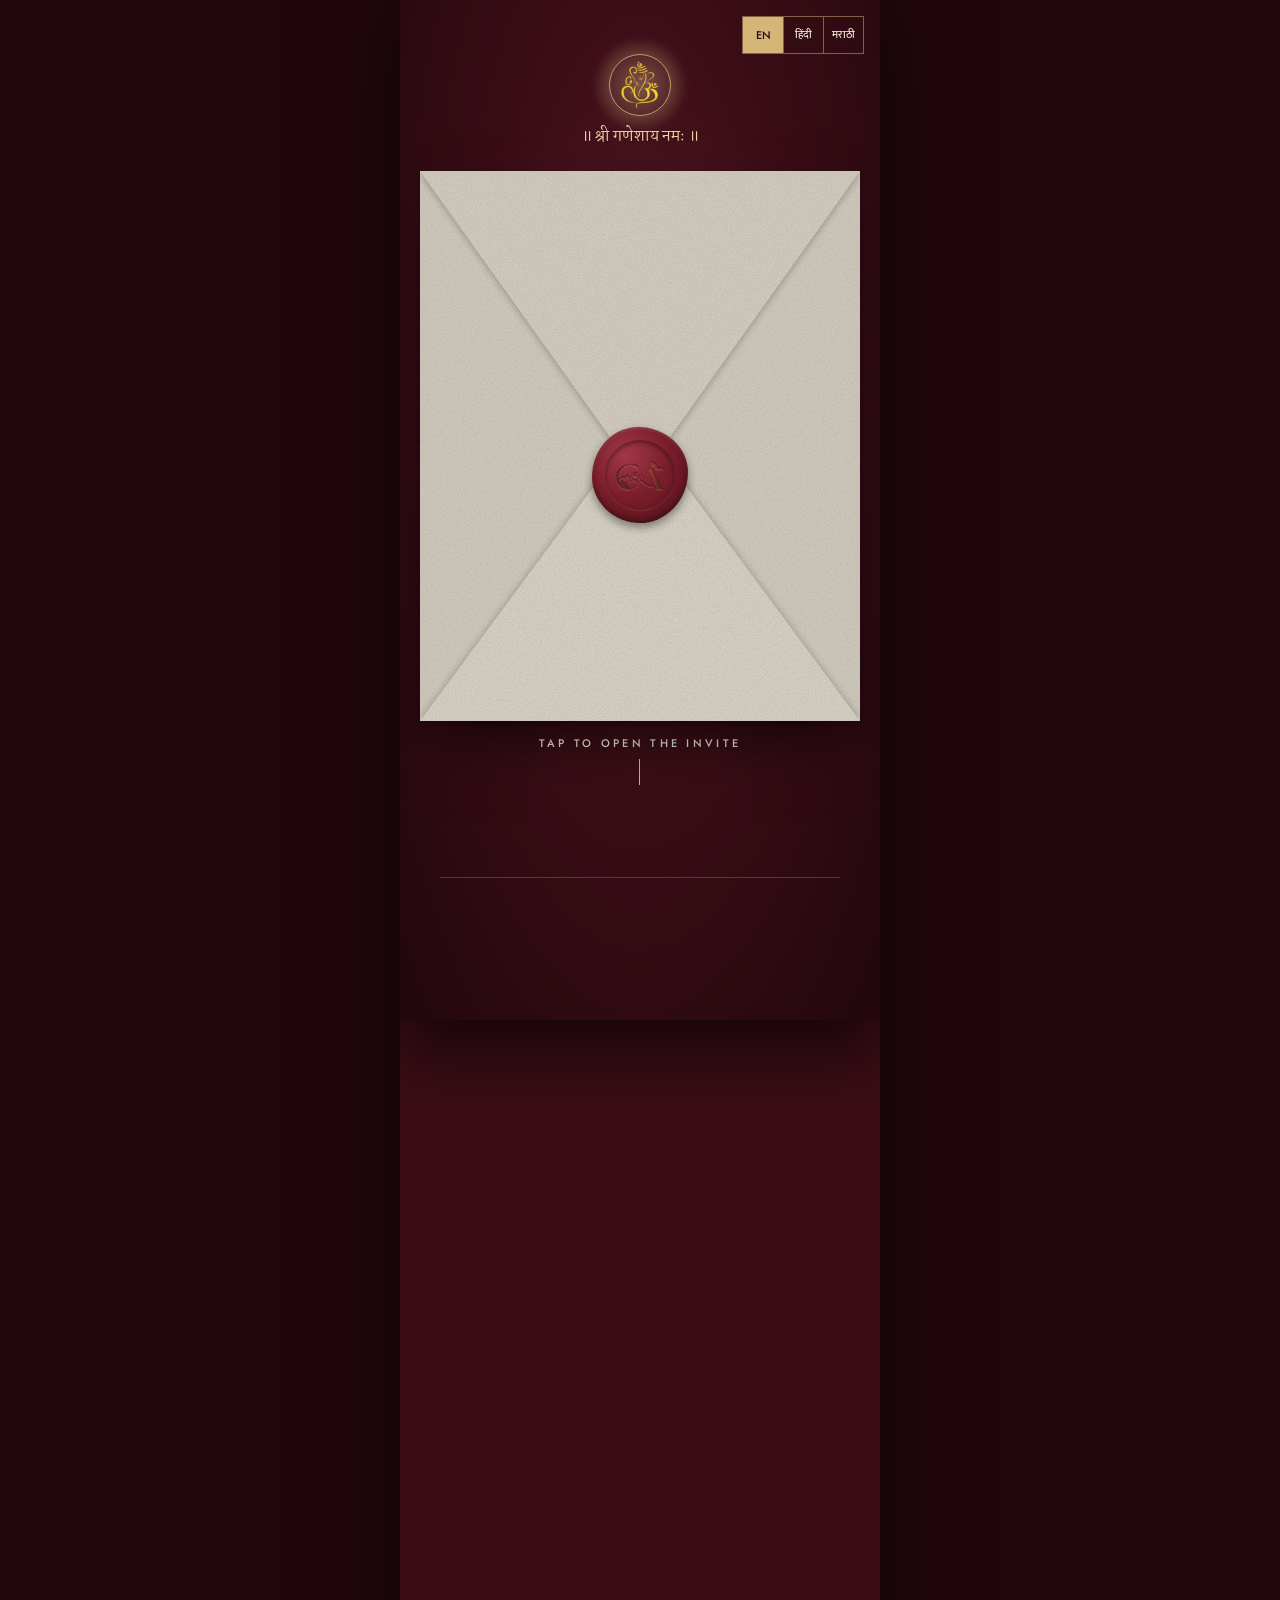
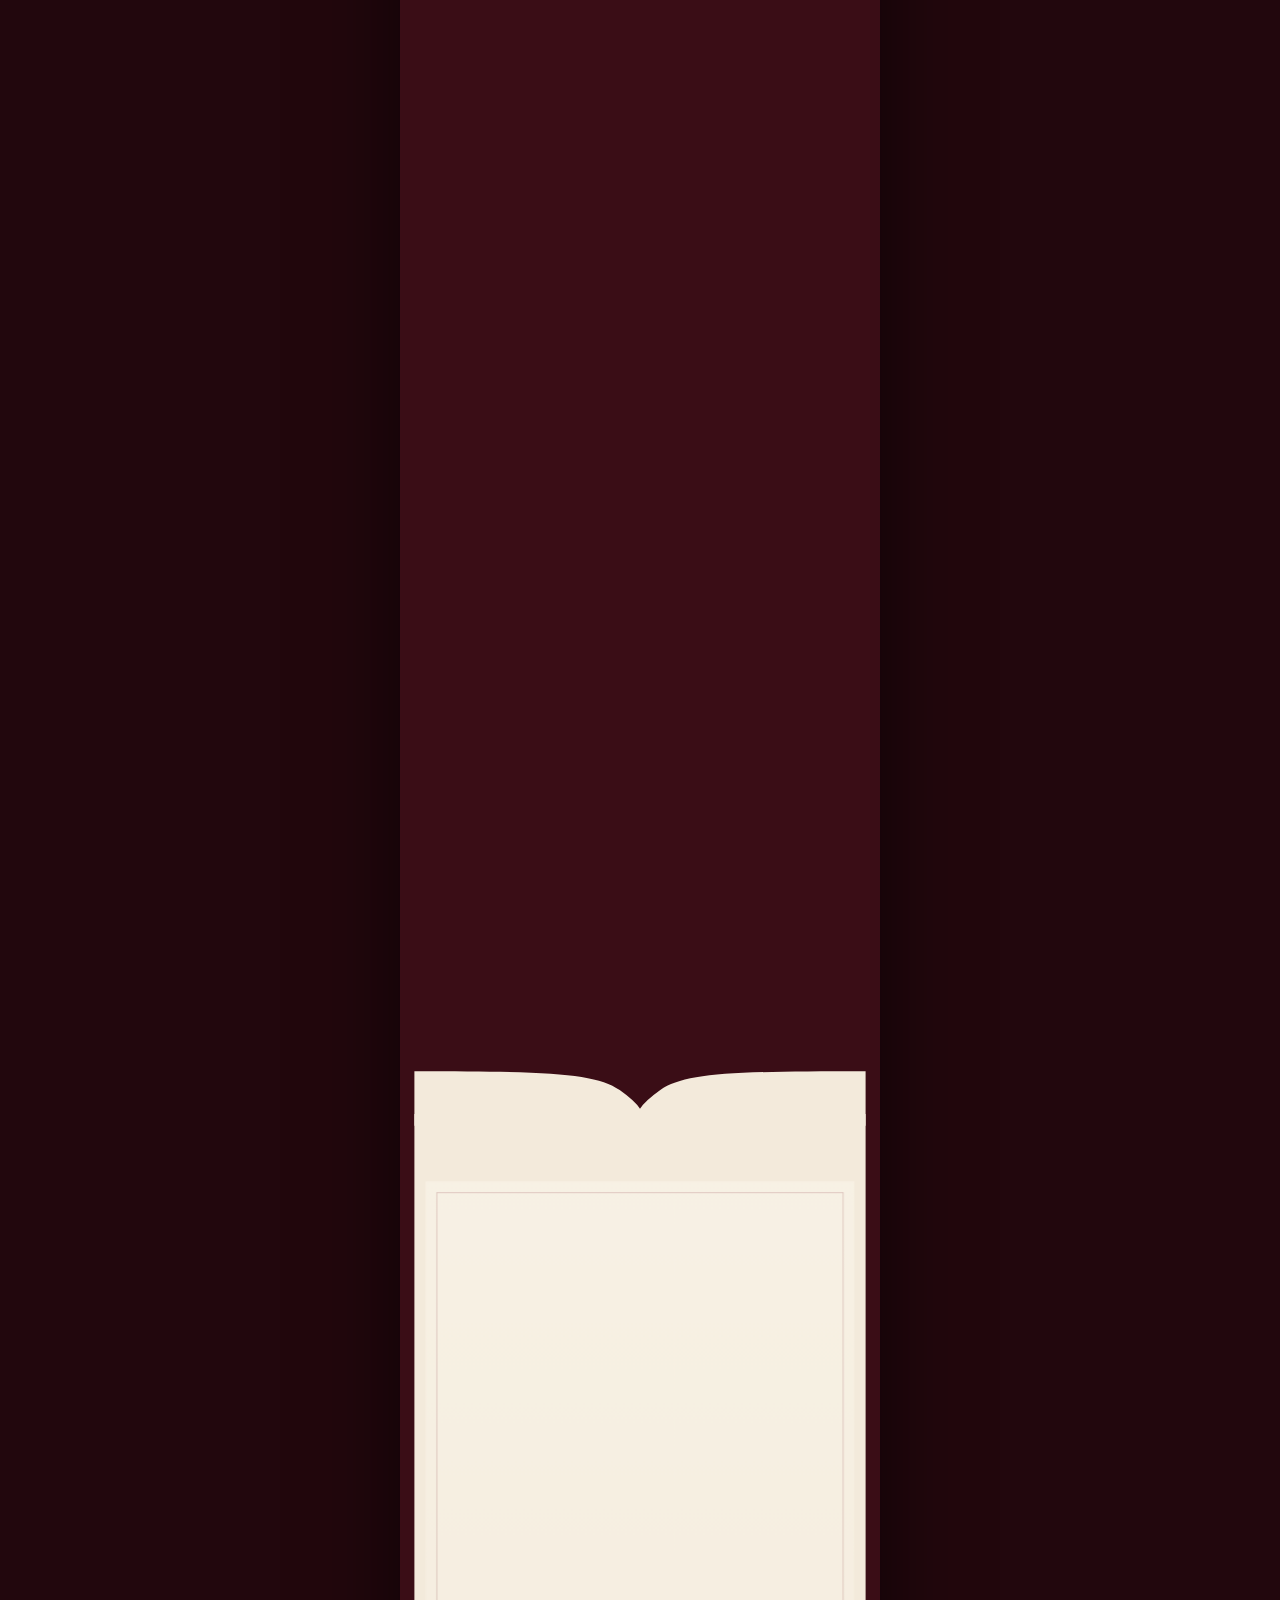
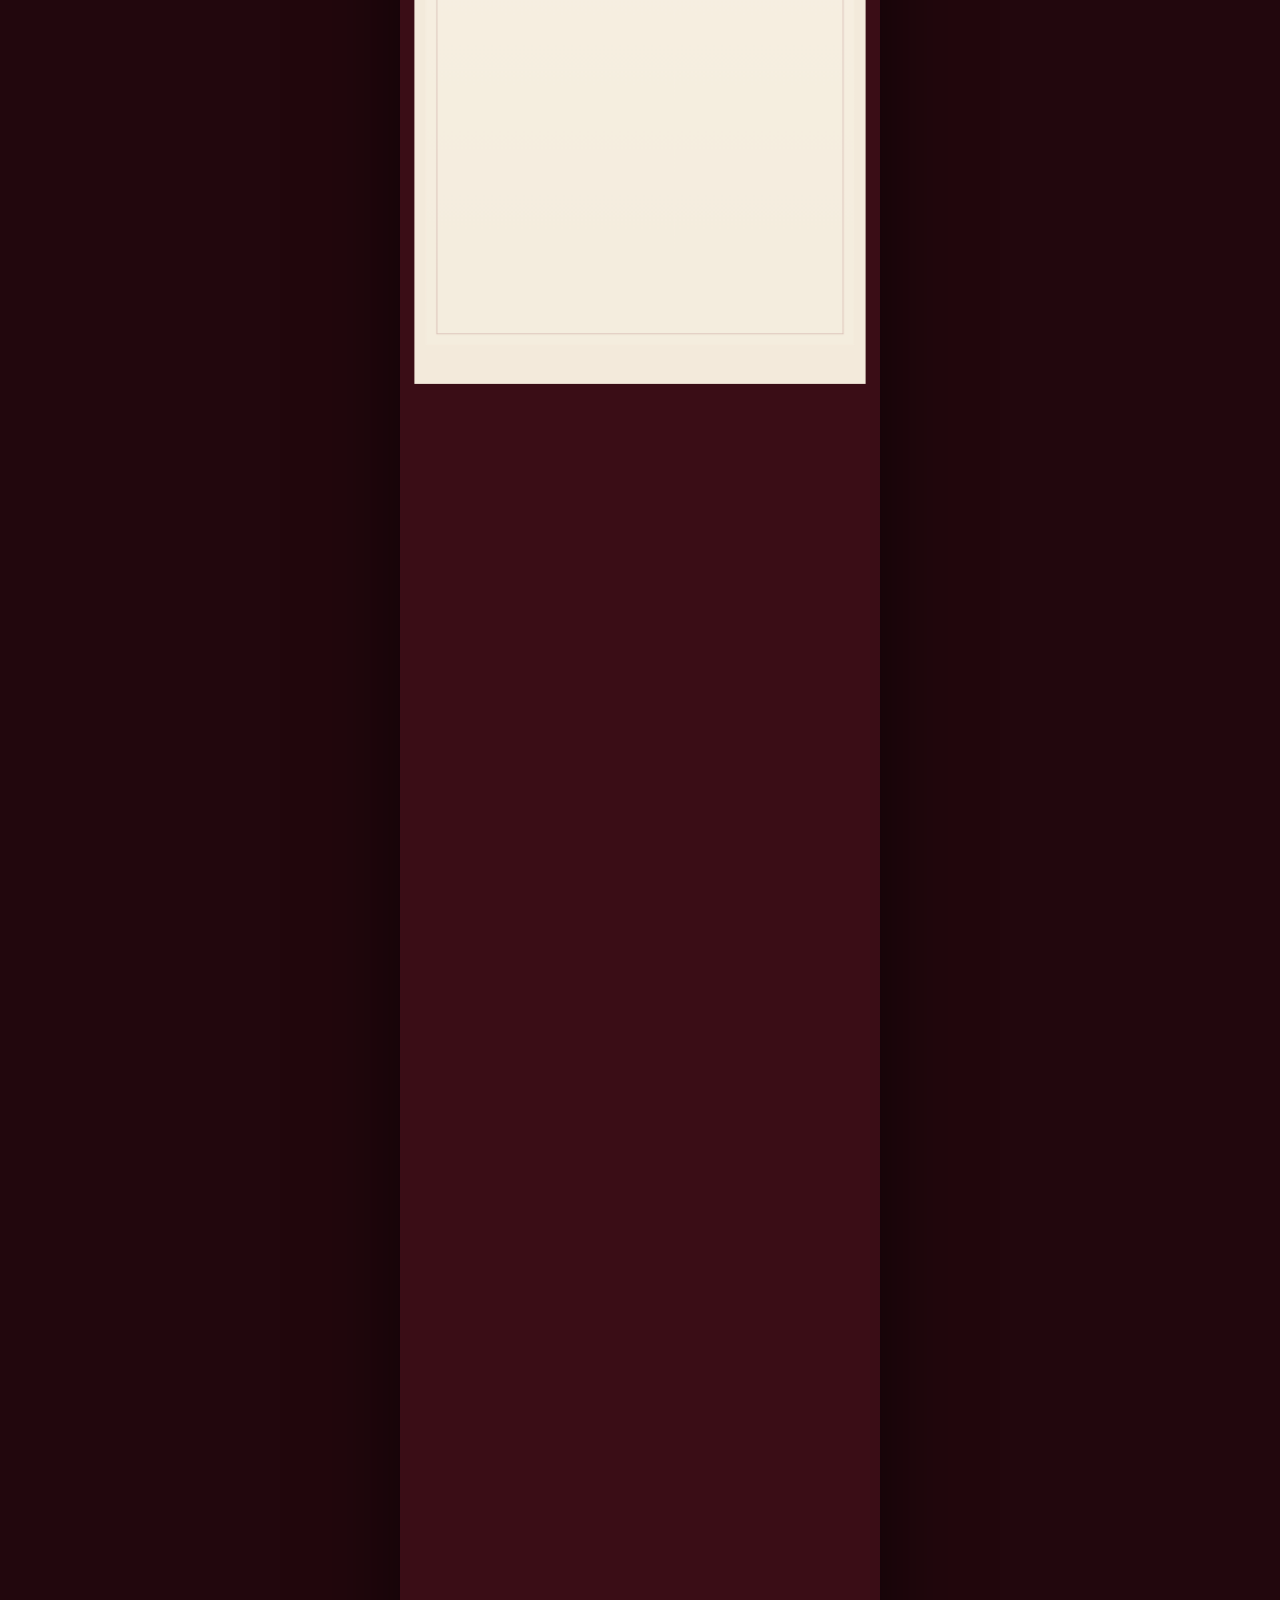
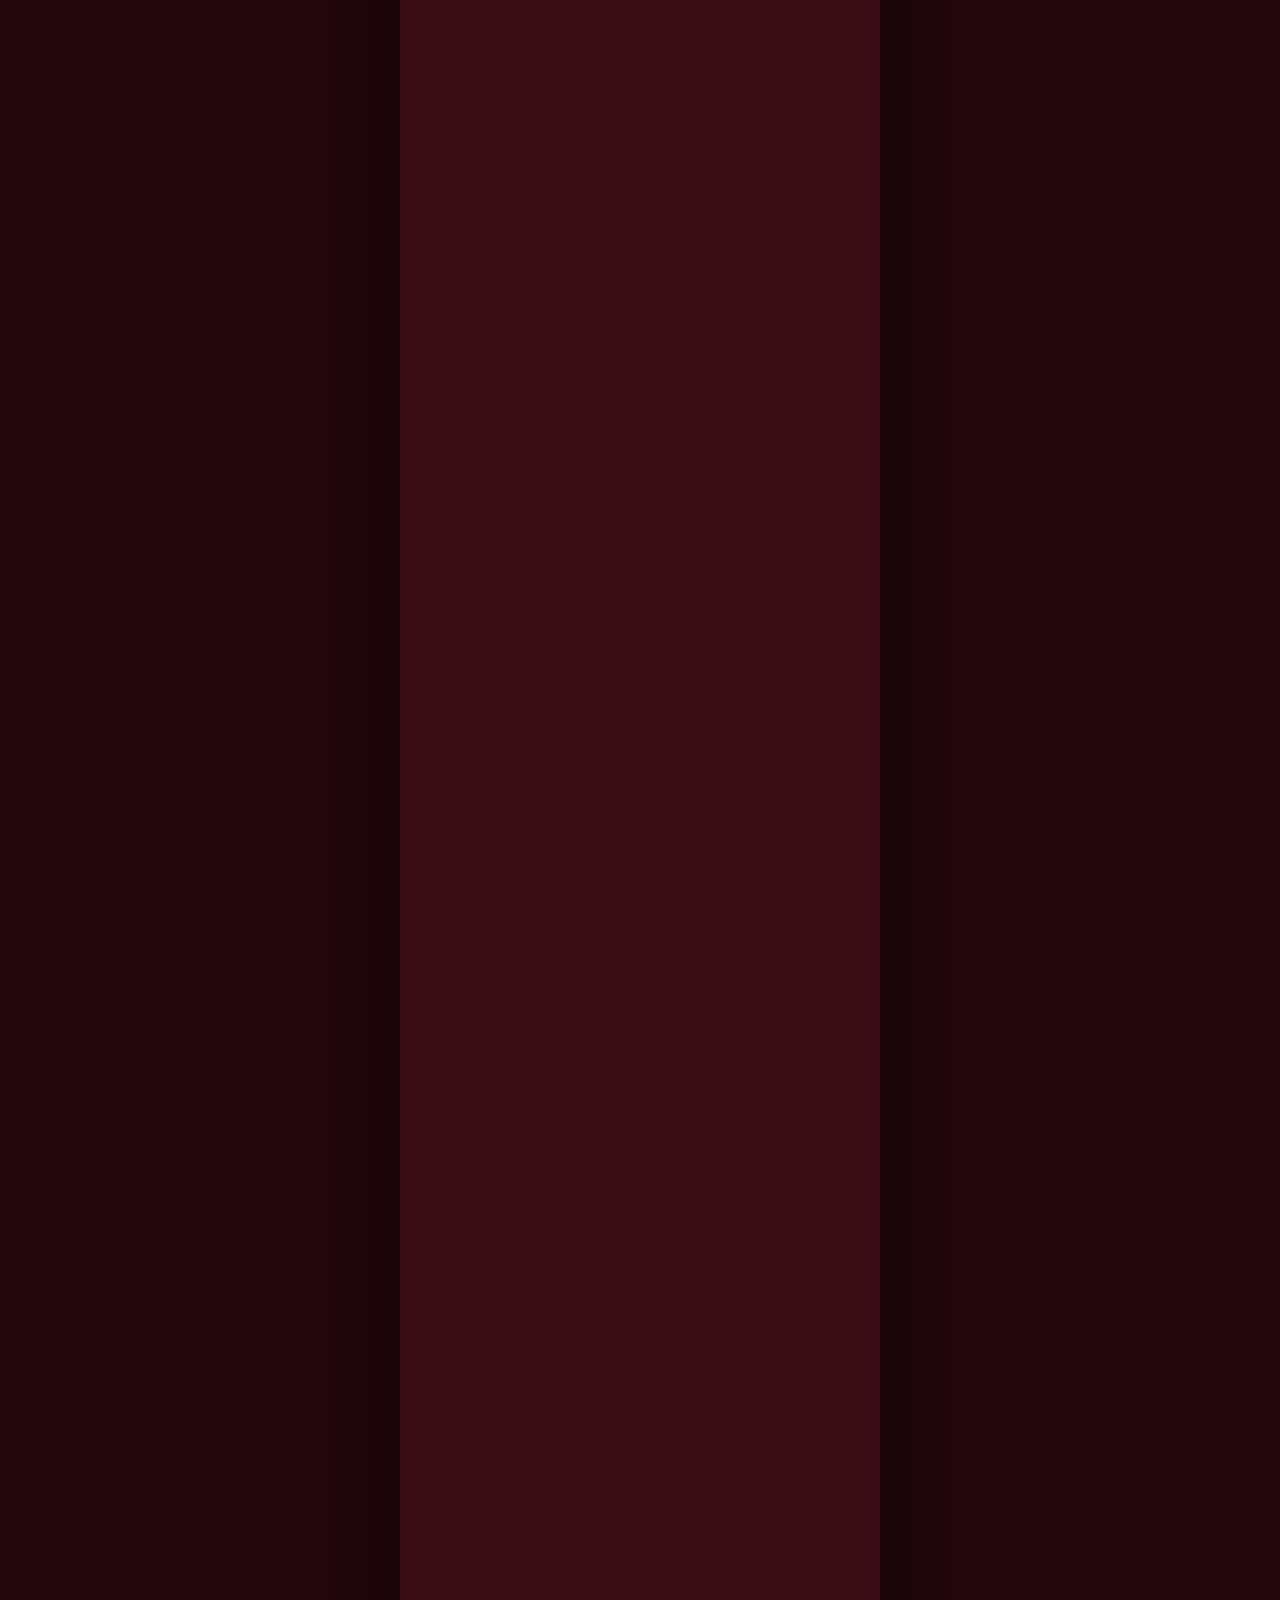
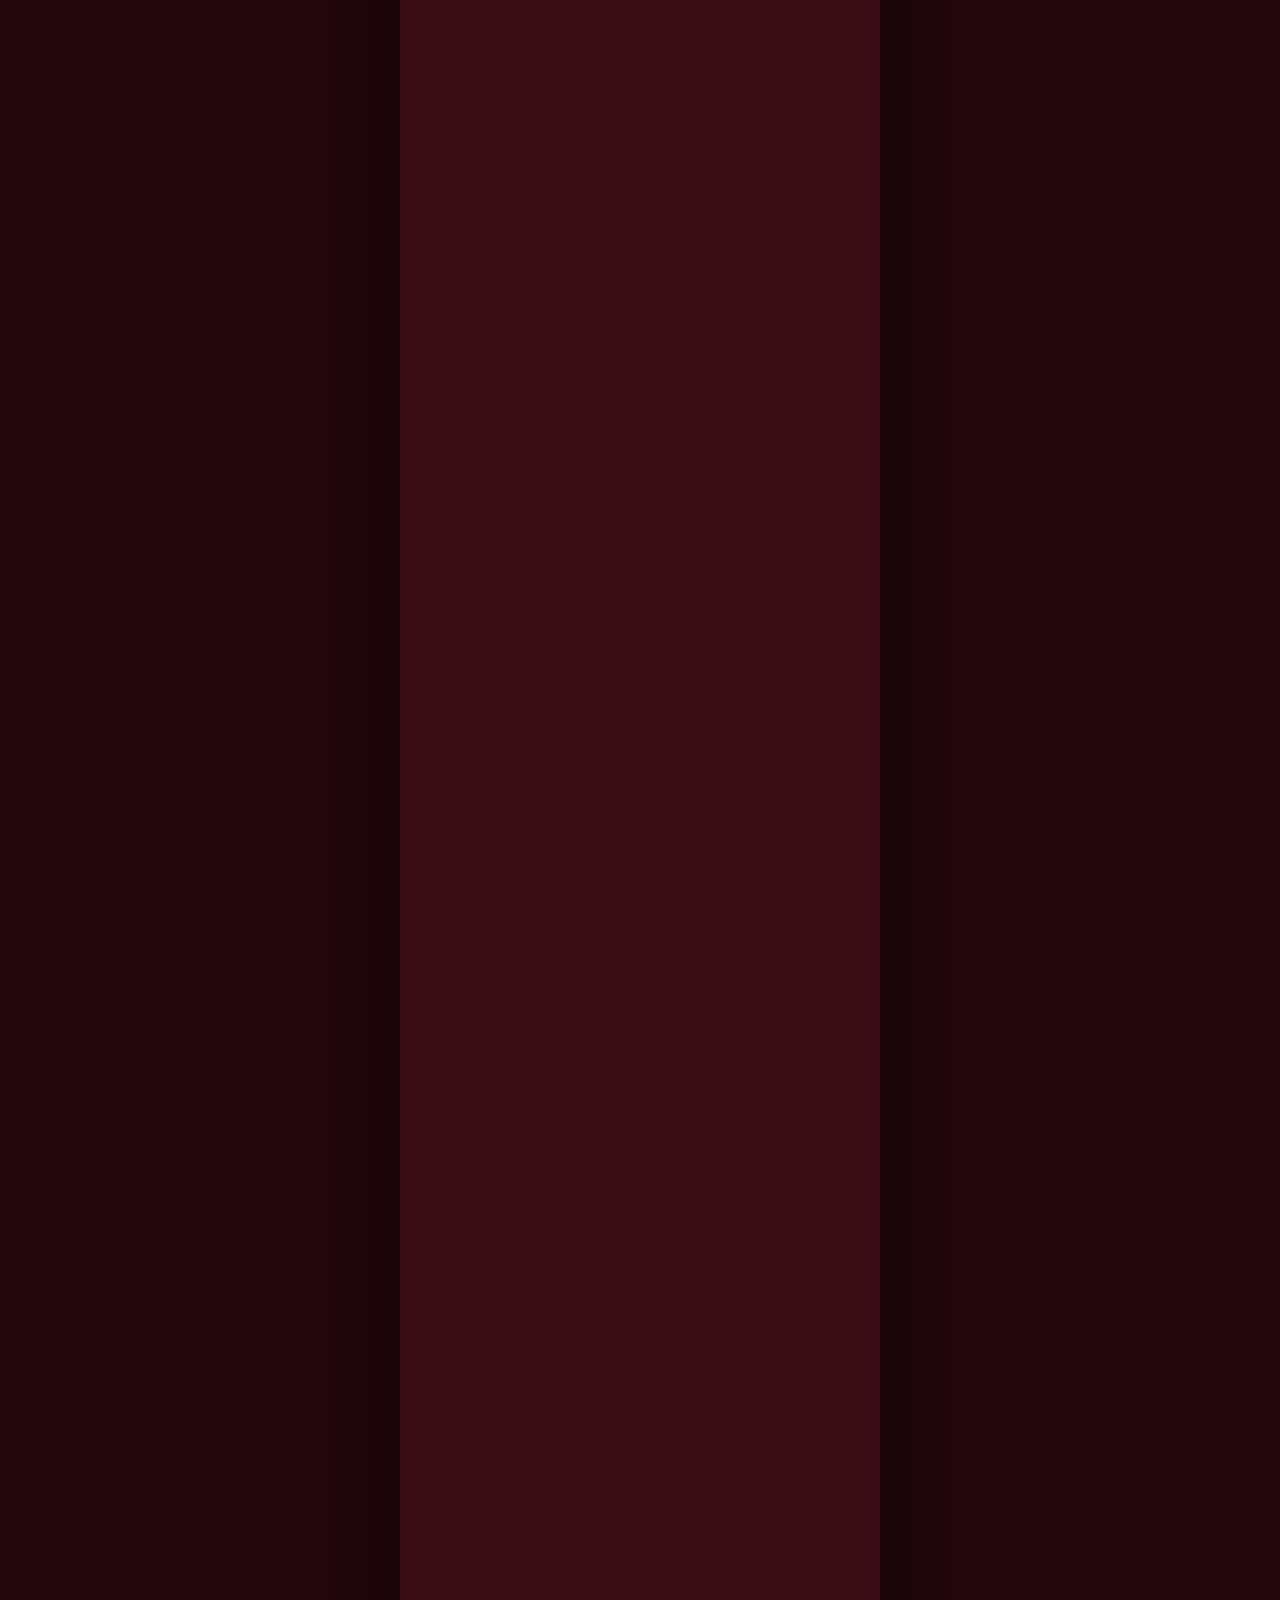
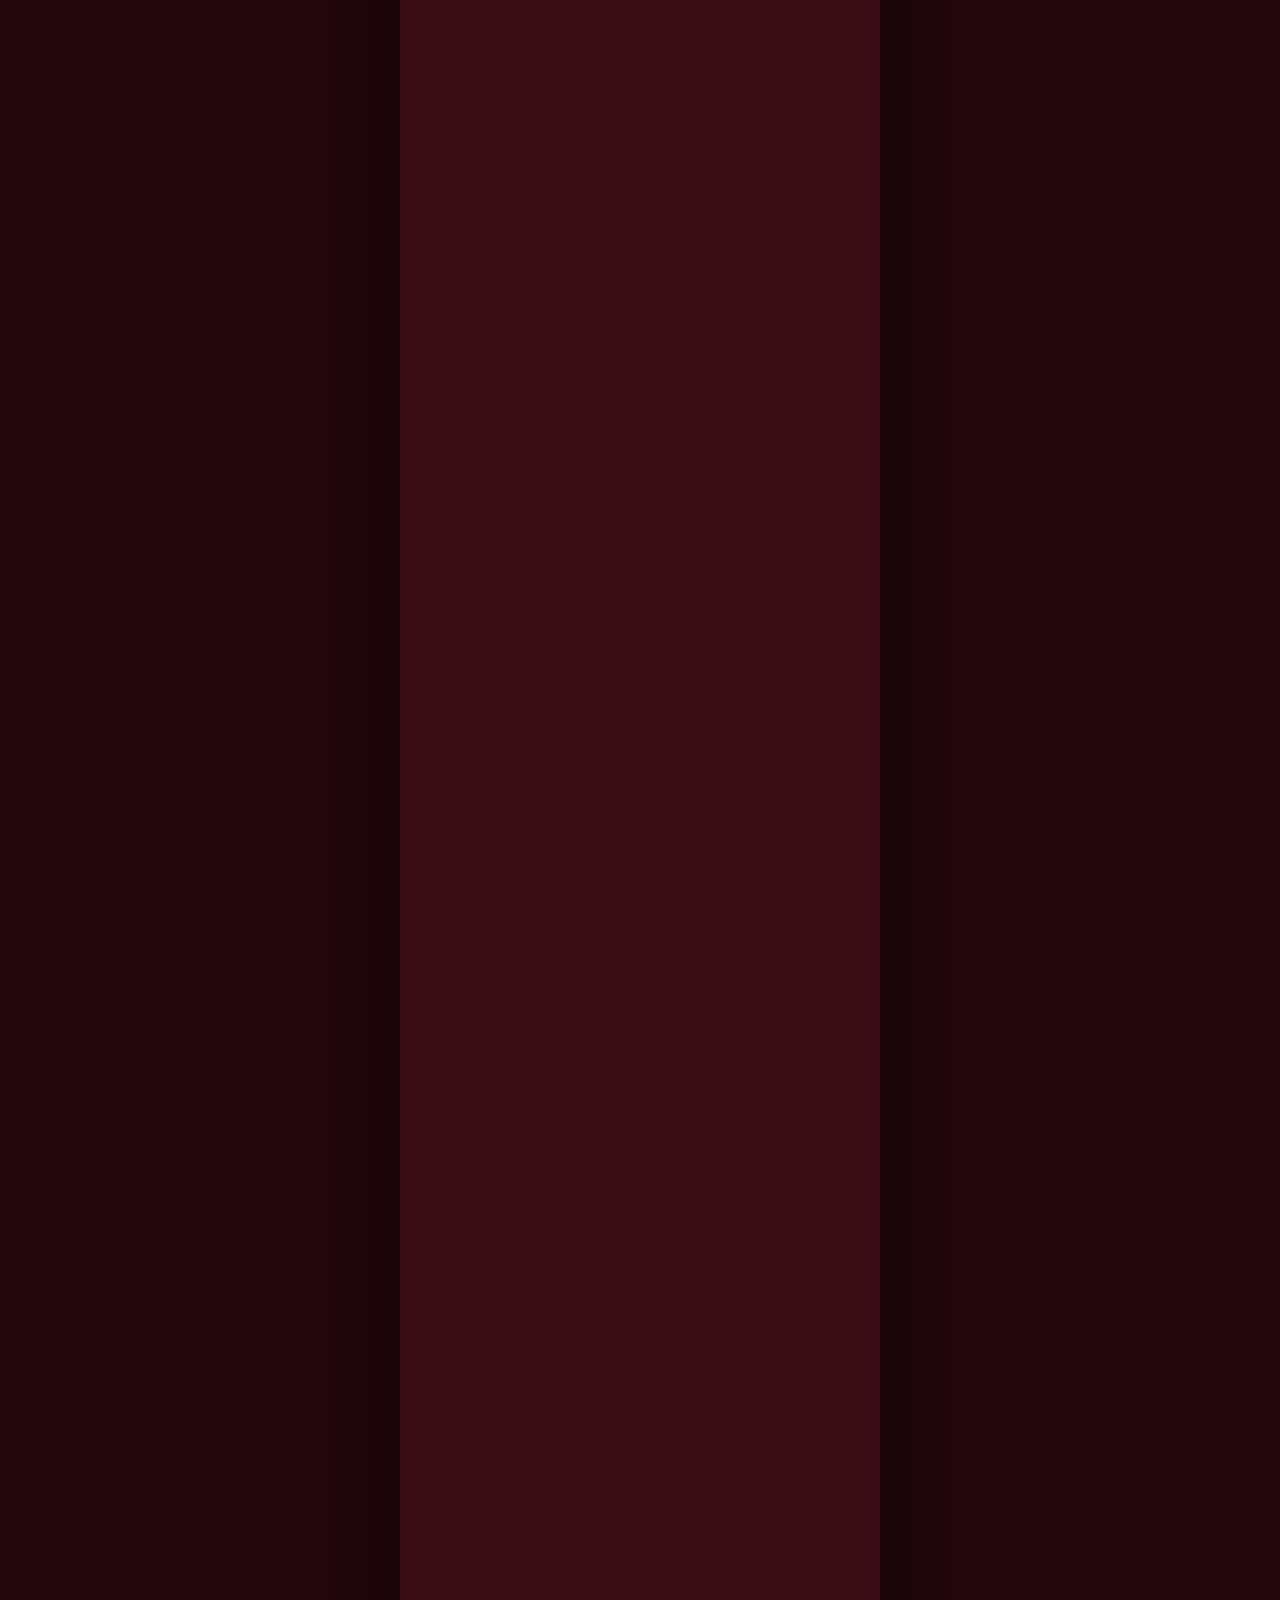
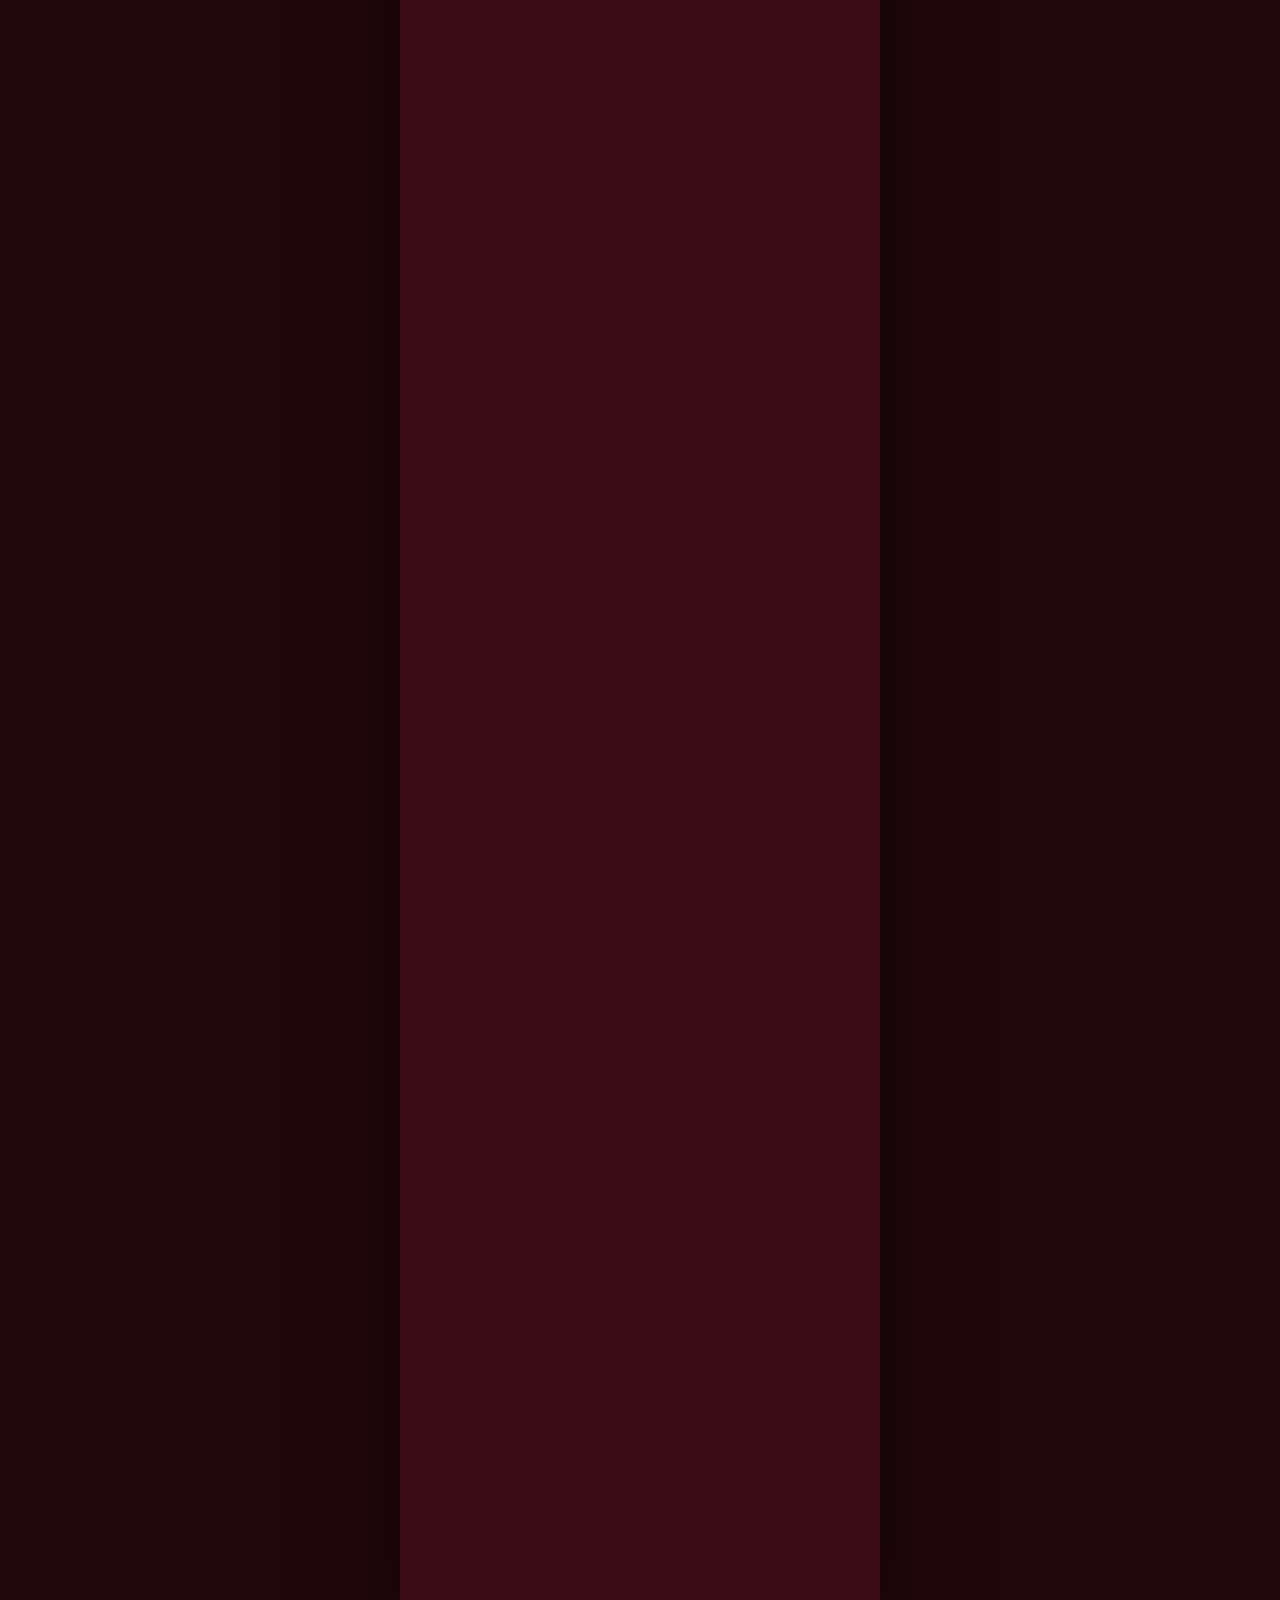
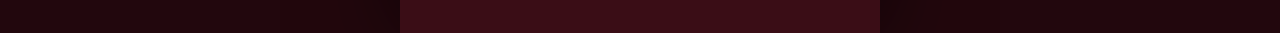
==== commit 230a39d6: "Add files via upload" ====
--- a/public/index.html
+++ b/public/index.html
@@ -28,7 +28,7 @@
 @keyframes cue{0%,100%{transform:translateY(0);opacity:.5}50%{transform:translateY(6px);opacity:1}}
 @keyframes sideOpen{from{opacity:0;transform:translateY(-10px)}to{opacity:1;transform:none}}
 </style>
-<link rel="stylesheet" href="site.css?v=524464">
+<link rel="stylesheet" href="site.css?v=532388">
 </head>
 <body>
 
@@ -104,7 +104,7 @@
 <g class="rv-home" transform="translate(34,122)"><circle r="16" fill="rgba(233,196,106,.12)"/><path d="M-8,4 V-3 L0,-10 L8,-3 V4 Z M-3,4 V-1 H3 V4" fill="none" stroke="#E9C46A" stroke-width="1.6" stroke-linejoin="round"/></g>
 <g class="rv-car"><g transform="scale(1.4) translate(-11,-12)"><path d="M2,13 L4,8 Q5,6 7,6 L15,6 Q17,6 18,8 L20,13 Z" fill="#7A1E2A" stroke="#E9C46A" stroke-width="1.2" stroke-linejoin="round"/><rect x="1" y="12" width="20" height="4" rx="2" fill="#E9C46A"/><circle cx="6" cy="17" r="2.2" fill="#2A0910" stroke="#E9C46A" stroke-width="1"/><circle cx="16" cy="17" r="2.2" fill="#2A0910" stroke="#E9C46A" stroke-width="1"/><circle cx="11" cy="4" r="2.6" fill="#F2A51A"/><circle cx="11" cy="4" r="1" fill="#C2410C"/></g><animateMotion class="rv-m" dur="2.8s" begin="indefinite" fill="freeze" rotate="auto" calcMode="spline" keySplines=".45 0 .25 1" keyTimes="0;1" keyPoints="0;0.9"><mpath href="#rvPath"/></animateMotion></g>
 <g class="rv-pin" transform="translate(300,52)"><circle class="rv-rip" r="6" fill="none" stroke="#E9C46A" stroke-width="1.4"/><circle class="rv-rip r2" r="6" fill="none" stroke="#E9C46A" stroke-width="1.4"/><g class="rv-drop"><path d="M0,0 C-9,-11 -11,-15 -11,-20 A11,11 0 1 1 11,-20 C11,-15 9,-11 0,0 Z" fill="#E9C46A"/><circle cy="-20" r="4.2" fill="#7A1E2A"/></g></g>
-</svg></div><div style="max-width: 460px; margin: 0px auto; display: flex; flex-direction: column; align-items: center; text-align: center;"><div data-dev="" style="font-family: &quot;Tiro Devanagari Hindi&quot;, serif; font-style: italic; font-size: 18px; color: rgb(212, 182, 121);"><span data-t="dvVenue">पत्ता · ठिकाण</span></div><h2 data-reveal="0" style="margin: 6px 0px 0px; font-weight: 300; font-size: clamp(42px, 12cqw, 60px); line-height: 1.05; color: rgb(251, 246, 236); opacity: 0; transform: translateY(28px); transition: opacity 1.1s, transform 0.9s cubic-bezier(0.2, 0.7, 0.2, 1);"><span class="sc-interp"><span data-t="venueTitle">The venue</span></span></h2><div style="margin-top: 16px;"><div style="display: flex; align-items: center; gap: 12px;"><span style="width: 44px; height: 1px; background: rgba(212, 182, 121, 0.6);"></span><span style="width: 6px; height: 6px; transform: rotate(45deg); border: 1px solid rgb(212, 182, 121);"></span><span style="width: 44px; height: 1px; background: rgba(212, 182, 121, 0.6);"></span></div></div><div data-reveal="100" style="position: relative; margin-top: 36px; width: 100%; box-sizing: border-box; padding: 34px 24px 30px; background: rgb(244, 237, 224); color: rgb(58, 13, 22); box-shadow: rgba(0, 0, 0, 0.7) 0px 24px 48px -20px; opacity: 0; transform: translateY(28px); transition: opacity 1.1s 100ms, transform 0.9s cubic-bezier(0.2, 0.7, 0.2, 1) 100ms;"><div style="position: absolute; inset: 8px; border: 1px solid rgba(154, 36, 24, 0.35); pointer-events: none;"></div><div style="position: relative; display: flex; flex-direction: column; align-items: center; gap: 12px;"><div style="font-family: Jost, Mukta, sans-serif; font-size: 11px; font-weight: 500; letter-spacing: 0.28em; color: rgb(154, 36, 24);"><span class="sc-interp"><span data-t="both">BOTH CELEBRATIONS ARE HELD HERE</span></span></div><div style="font-size: clamp(30px, 9cqw, 40px); font-style: italic; line-height: 1.15; color: rgb(90, 20, 20);"><span class="sc-interp"><span data-t="venueName">Sky Blue Banquets</span></span></div><div style="width: 6px; height: 6px; transform: rotate(45deg); background: rgb(201, 162, 78);"></div><p style="margin: 0px; max-width: 300px; font-size: 18px; line-height: 1.55; color: rgb(74, 42, 38); text-wrap: pretty;"><span class="sc-interp"><span data-t="address">Sr. No. 1/8, Ravet, Aundh-Ravet BRTS Road, near Hanging Bridge, Pimpri-Chinchwad, Maharashtra 411033</span></span></p></div><div style="position:relative;display:grid;grid-template-columns:repeat(2,minmax(0,1fr));gap:8px;margin-top:22px"><div style="grid-column:span 2;aspect-ratio:16/10;padding:3px;border:1px solid rgba(154,36,24,.4);border-radius:10px;min-width:0"><img src="photos/venue-1.webp" alt="The banquet hall at Sky Blue Banquets" loading="lazy" style="display:block;width:100%;height:100%;object-fit:cover;object-position:50% 50%;border-radius:7px"></div><div style="grid-column:span 1;aspect-ratio:4/3;padding:3px;border:1px solid rgba(154,36,24,.4);border-radius:10px;min-width:0"><img src="photos/venue-2.webp" alt="The Sky Blue sign and water wall" loading="lazy" style="display:block;width:100%;height:100%;object-fit:cover;object-position:50% 50%;border-radius:7px"></div><div style="grid-column:span 1;aspect-ratio:4/3;padding:3px;border:1px solid rgba(154,36,24,.4);border-radius:10px;min-width:0"><img src="photos/venue-3.webp" alt="The entrance garden at night" loading="lazy" style="display:block;width:100%;height:100%;object-fit:cover;object-position:50% 50%;border-radius:7px"></div></div><div style="position: relative; margin-top: 24px; padding: 5px; border: 1px solid rgba(154, 36, 24, 0.3);"><iframe title="Map of Sky Blue Banquets, Ravet" src="https://www.google.com/maps?q=Sky+Blue+Banquets+Ravet+Pune&amp;output=embed" loading="lazy" style="display: block; width: 100%; aspect-ratio: 4 / 3; border: 0px; filter: sepia(0.35) saturate(0.8) contrast(0.95);"></iframe></div><div style="position: relative; margin-top: 20px; display: grid; grid-template-columns: minmax(0px, 1fr) minmax(0px, 1fr); gap: 10px;"><a href="https://share.google/NQzWIbYCuxIuxBb4i" class="scp0" style="display: flex; align-items: center; justify-content: center; min-height: 50px; padding: 0px 8px; background: rgb(90, 20, 20); color: rgb(244, 237, 224); text-decoration: none; font-family: Jost, Mukta, sans-serif; font-size: 11px; font-weight: 500; letter-spacing: 0.22em;"><span class="sc-interp"><span data-t="directions">GET DIRECTIONS</span></span></a><a href="https://share.google/NQzWIbYCuxIuxBb4i" class="scp1" style="display: flex; align-items: center; justify-content: center; min-height: 50px; padding: 0px 8px; border: 1px solid rgb(90, 20, 20); color: rgb(90, 20, 20); text-decoration: none; font-family: Jost, Mukta, sans-serif; font-size: 11px; font-weight: 500; letter-spacing: 0.22em;"><span class="sc-interp"><span data-t="google">VIEW ON GOOGLE</span></span></a></div></div></div></section><footer data-screen-label="07 Footer" class="ft"><i class="pc-corner ft-c bl" aria-hidden="true"></i><i class="pc-corner ft-c br" aria-hidden="true"></i>
+</svg></div><div style="max-width: 460px; margin: 0px auto; display: flex; flex-direction: column; align-items: center; text-align: center;"><div data-dev="" style="font-family: &quot;Tiro Devanagari Hindi&quot;, serif; font-style: italic; font-size: 18px; color: rgb(212, 182, 121);"><span data-t="dvVenue">पत्ता · ठिकाण</span></div><h2 data-reveal="0" style="margin: 6px 0px 0px; font-weight: 300; font-size: clamp(42px, 12cqw, 60px); line-height: 1.05; color: rgb(251, 246, 236); opacity: 0; transform: translateY(28px); transition: opacity 1.1s, transform 0.9s cubic-bezier(0.2, 0.7, 0.2, 1);"><span class="sc-interp"><span data-t="venueTitle">The venue</span></span></h2><div style="margin-top: 16px;"><div style="display: flex; align-items: center; gap: 12px;"><span style="width: 44px; height: 1px; background: rgba(212, 182, 121, 0.6);"></span><span style="width: 6px; height: 6px; transform: rotate(45deg); border: 1px solid rgb(212, 182, 121);"></span><span style="width: 44px; height: 1px; background: rgba(212, 182, 121, 0.6);"></span></div></div><div data-reveal="100" style="position: relative; margin-top: 36px; width: 100%; box-sizing: border-box; padding: 34px 24px 30px; background: rgb(244, 237, 224); color: rgb(58, 13, 22); box-shadow: rgba(0, 0, 0, 0.7) 0px 24px 48px -20px; opacity: 0; transform: translateY(28px); transition: opacity 1.1s 100ms, transform 0.9s cubic-bezier(0.2, 0.7, 0.2, 1) 100ms;"><div style="position: absolute; inset: 8px; border: 1px solid rgba(154, 36, 24, 0.35); pointer-events: none;"></div><div style="position: relative; display: flex; flex-direction: column; align-items: center; gap: 12px;"><div style="font-family: Jost, Mukta, sans-serif; font-size: 11px; font-weight: 500; letter-spacing: 0.28em; color: rgb(154, 36, 24);"><span class="sc-interp"><span data-t="both">BOTH CELEBRATIONS ARE HELD HERE</span></span></div><div style="font-size: clamp(30px, 9cqw, 40px); font-style: italic; line-height: 1.15; color: rgb(90, 20, 20);"><span class="sc-interp"><span data-t="venueName">Sky Blue Banquets</span></span></div><div style="width: 6px; height: 6px; transform: rotate(45deg); background: rgb(201, 162, 78);"></div><p style="margin: 0px; max-width: 300px; font-size: 18px; line-height: 1.55; color: rgb(74, 42, 38); text-wrap: pretty;"><span class="sc-interp"><span data-t="address">Sr. No. 1/8, Ravet, Aundh-Ravet BRTS Road, near Hanging Bridge, Pimpri-Chinchwad, Maharashtra 411033</span></span></p></div><div style="position:relative;display:grid;grid-template-columns:repeat(2,minmax(0,1fr));gap:8px;margin-top:22px"><div style="grid-column:span 2;aspect-ratio:16/10;padding:3px;border:1px solid rgba(154,36,24,.4);border-radius:10px;min-width:0"><img src="photos/venue-1.webp" alt="The banquet hall at Sky Blue Banquets" loading="lazy" style="display:block;width:100%;height:100%;object-fit:cover;object-position:50% 50%;border-radius:7px"></div><div style="grid-column:span 1;aspect-ratio:4/3;padding:3px;border:1px solid rgba(154,36,24,.4);border-radius:10px;min-width:0"><img src="photos/venue-2.webp" alt="The Sky Blue sign and water wall" loading="lazy" style="display:block;width:100%;height:100%;object-fit:cover;object-position:50% 50%;border-radius:7px"></div><div style="grid-column:span 1;aspect-ratio:4/3;padding:3px;border:1px solid rgba(154,36,24,.4);border-radius:10px;min-width:0"><img src="photos/venue-3.webp" alt="The entrance garden at night" loading="lazy" style="display:block;width:100%;height:100%;object-fit:cover;object-position:50% 50%;border-radius:7px"></div></div><div class="map-box" style="position: relative; margin-top: 24px; padding: 5px; border: 1px solid rgba(154, 36, 24, 0.3);"><iframe title="Map of Sky Blue Banquets, Ravet" src="https://www.google.com/maps?q=Sky+Blue+Banquets+Ravet+Pune&amp;output=embed" loading="lazy" style="display: block; width: 100%; aspect-ratio: 4 / 3; border: 0px; filter: sepia(0.35) saturate(0.8) contrast(0.95);"></iframe></div><div style="position: relative; margin-top: 20px; display: grid; grid-template-columns: minmax(0px, 1fr) minmax(0px, 1fr); gap: 10px;"><a href="https://share.google/NQzWIbYCuxIuxBb4i" class="scp0" style="display: flex; align-items: center; justify-content: center; min-height: 50px; padding: 0px 8px; background: rgb(90, 20, 20); color: rgb(244, 237, 224); text-decoration: none; font-family: Jost, Mukta, sans-serif; font-size: 11px; font-weight: 500; letter-spacing: 0.22em;"><span class="sc-interp"><span data-t="directions">GET DIRECTIONS</span></span></a><a href="https://share.google/NQzWIbYCuxIuxBb4i" class="scp1" style="display: flex; align-items: center; justify-content: center; min-height: 50px; padding: 0px 8px; border: 1px solid rgb(90, 20, 20); color: rgb(90, 20, 20); text-decoration: none; font-family: Jost, Mukta, sans-serif; font-size: 11px; font-weight: 500; letter-spacing: 0.22em;"><span class="sc-interp"><span data-t="google">VIEW ON GOOGLE</span></span></a></div></div></div></section><footer data-screen-label="07 Footer" class="ft"><i class="pc-corner ft-c bl" aria-hidden="true"></i><i class="pc-corner ft-c br" aria-hidden="true"></i>
 <div class="ft-in">
 <img class="ft-logo" src="assets/logo.png" alt="Chainika and Akshay"><img class="ft-arch" src="assets/peacock-ornament.webp" alt="" aria-hidden="true">
 <p class="ft-bless"><span data-t="blessing">Your presence and blessings are all we wish for</span></p>
@@ -123,8 +123,8 @@
 <button type="button" class="ft-back" data-k="replay"><span data-t="back">BACK TO THE ENVELOPE</span></button>
 </div></footer></div>
 <div class="petals" id="petals" aria-hidden="true"></div>
-<button type="button" class="bgm-hint" hidden><span class="bgm-n">&#9835;</span><span data-t="musicHint">Tap anywhere for music</span></button><audio id="bgm" src="assets/music.mp3" preload="none" loop playsinline></audio><script src="i18n.js?v=524464"></script>
-<script src="site.js?v=524464"></script>
+<button type="button" class="bgm-hint" hidden><span class="bgm-n">&#9835;</span><span data-t="musicHint">Tap anywhere for music</span></button><audio id="bgm" src="assets/music.mp3" preload="none" loop playsinline></audio><script src="i18n.js?v=532388"></script>
+<script src="site.js?v=532388"></script>
 
 </body>
 </html>
--- a/public/site.css
+++ b/public/site.css
@@ -1422,3 +1422,69 @@
   html.ios [data-haldi] > div:first-child > div:last-child{animation:iosOut linear both;animation-timeline:--haldi;animation-range:cover 70% cover 78%}
   html.ios [data-wedding] > div:first-child > div:last-child{animation:iosOut linear both;animation-timeline:--wed;animation-range:cover 66% cover 74%}
 }
+/* iPhone (from the screen recording): */
+/* 1. gathbandhan fills the whole screen, so the wedding photo can't peek in below it while it holds */
+html.ios .br-knot{min-height:100lvh!important;box-sizing:border-box;display:flex;flex-direction:column;justify-content:center;padding-top:120px!important;padding-bottom:60px!important}
+/* 2. no dark bands on the fixed photo layers (they showed as a maroon strip as the next screen slid over) */
+html.ios [data-haldi] > div:first-child > div:nth-child(2){background:none!important}
+html.ios [data-wedding] > div:first-child > div:nth-child(2){background:linear-gradient(#F6F2EA 0%,rgba(246,242,234,0) 14%)!important}
+/* 3. the map box showed up empty on iPhone; the two buttons below already open Google Maps */
+#venue iframe{display:none!important}
+#venue iframe{}
+.map-box{display:none!important}
+html.ios #events{background:#F3EADB!important}
+/* iPhone (from the real-phone video):
+   - no dark tint at the top of the held photos (it flashed maroon as the next screen slid over)
+   - the gathbandhan fills the whole screen, so the wedding photo doesn't peek in under the cloths */
+html.ios [data-haldi] > div:first-child > div:nth-child(2){background:linear-gradient(rgba(58,13,22,0) 0%,rgba(58,13,22,0) 80%,rgba(58,13,22,.35) 100%)!important}
+html.ios [data-wedding] > div:first-child > div:nth-child(2){background:linear-gradient(#F6F2EA 0%,rgba(246,242,234,0) 14%,rgba(246,242,234,0) 100%)!important}
+html.ios .br-knot{min-height:100lvh;display:flex;flex-direction:column;justify-content:center;box-sizing:border-box}
+html.ios #venue{margin-top:-70px!important}
+.hc-curtain{display:none!important}
+/* iPhone: the haldi overlay is the 3rd child (fix the selector), fixed with the photo and with no dark bands */
+html.ios [data-haldi] > div:first-child > div[style*="inset: 0px"]{position:fixed!important;top:0!important;left:max(0px,calc(50% - 240px))!important;right:auto!important;bottom:auto!important;width:min(100vw,480px)!important;height:100lvh!important;background:linear-gradient(rgba(58,13,22,0) 0%,rgba(58,13,22,0) 80%,rgba(58,13,22,.3) 100%)!important}
+
+/* ===================== APPLE-SAFE MODE (iPhone, iPad, Mac Safari) =====================
+   No sticky, no fixed layers, no scroll-linked animation. Each scene is a normal full-screen block. */
+html.apple:not(.ios) [data-haldi],html.apple:not(.ios) [data-wedding]{height:auto!important;clip-path:none!important;-webkit-clip-path:none!important}
+html.apple:not(.ios) [data-haldi] > div:first-child,html.apple:not(.ios) [data-wedding] > div:first-child{position:relative!important;top:auto!important;height:100svh!important;min-height:640px;overflow:hidden!important}
+html.apple:not(.ios) [data-hz],html.apple:not(.ios) [data-wz],html.apple:not(.ios) [data-haldi] > div:first-child > div[style*="inset: 0px"],html.apple:not(.ios) [data-wedding] > div:first-child > div[style*="inset: 0px"]{position:absolute!important;inset:0!important;top:0!important;left:0!important;width:100%!important;height:100%!important}
+html.apple:not(.ios) [data-haldi] > div:first-child > div:last-child,html.apple:not(.ios) [data-wedding] > div:first-child > div:last-child{position:absolute!important;top:96px!important;left:20px!important;right:20px!important;animation:none!important}
+html.apple:not(.ios) [data-hz],html.apple:not(.ios) [data-wz]{animation:none!important;transform:scale(1.22)!important;transform-origin:50% 88%!important;transition:transform 3.4s cubic-bezier(.25,.6,.25,1)!important}
+html.apple:not(.ios) .a-in [data-hz],html.apple:not(.ios) .a-in [data-wz]{transform:none!important}
+html.apple:not(.ios) [data-ht],html.apple:not(.ios) [data-wt]{animation:none!important;opacity:0!important;transform:translateY(18px)!important;transition:opacity .9s ease var(--ad,0s),transform .9s cubic-bezier(.2,.7,.2,1) var(--ad,0s)!important}
+html.apple:not(.ios) .a-in [data-ht],html.apple:not(.ios) .a-in [data-wt]{opacity:1!important;transform:none!important}
+html.apple:not(.ios) [data-haldi] > div:first-child > div[style*="inset: 0px"]{background:linear-gradient(rgba(58,13,22,0) 0%,rgba(58,13,22,0) 80%,rgba(58,13,22,.35) 100%)!important}
+html.apple:not(.ios) [data-wedding] > div:first-child > div[style*="inset: 0px"]{background:linear-gradient(#F6F2EA 0%,rgba(246,242,234,0) 14%,rgba(58,13,22,0) 82%,rgba(58,13,22,.5) 100%)!important}
+html.apple:not(.ios) [data-wedding] > div:first-child > div:nth-child(3){display:none!important}
+/* envelope and two homes fill the screen behind Safari's toolbar */
+html.apple [data-k="envsec"],html.apple [data-k="loader"]{min-height:calc(100lvh + 240px)!important}
+/* Apple-safe Two homes: a normal full-screen block (no pinning); the card follows right after */
+html.apple #homes.th,html.apple #homes.touch{height:auto!important}
+html.apple .th-stick{position:relative!important;top:auto!important;height:100svh!important;min-height:640px}
+html.apple #homes.touch + #top,html.apple #top{margin-top:0!important}
+html.apple #top{padding-top:calc(30svh + 40px)!important}
+html.apple #top{margin-top:-70px!important;padding-top:110px!important;background:linear-gradient(rgba(243,234,219,0) 0,rgba(243,234,219,0) 54px,#F3EADB 54px)!important;position:relative;z-index:6!important}
+html.apple #top > .wv.w-top{top:-20px!important}
+html.apple #top{margin-top:-96px!important}
+html.apple #top{margin-top:-96px!important}
+
+/* iPhone hold: the day's words sit lower, nearer the middle of the screen */
+html.ios [data-haldi] > div:first-child > div:last-child,html.ios [data-wedding] > div:first-child > div:last-child{top:calc(80px + 12lvh)!important}
+/* Apple: Two homes is a little taller so there's room to scroll while the families join */
+html.apple .th-stick{height:115svh!important}
+/* Apple: the families stay in view for the three scroll steps (scene is 150% tall, its picture slides slowly) */
+html.apple .th-stick{height:140svh!important}
+html.apple .th-stick{height:125svh!important}
+html.apple .th-stick{height:140svh!important}
+html.apple .th-one{top:38%!important}
+
+/* iPhone/iPad: Two homes holds still (fixed scene inside a clipped window, same technique as haldi/wedding);
+   the photos arrive with the scroll, then the card slides up over the scene */
+html.ios #homes.th{height:270lvh!important;position:relative;clip-path:inset(0 0 0 0);-webkit-clip-path:inset(0 0 0 0)}
+html.ios .th-stick{position:relative!important;top:auto!important;height:270lvh!important;min-height:0!important;overflow:visible!important}
+html.ios .th-art{position:fixed!important;top:0!important;left:max(0px,calc(50% - 240px))!important;width:min(100vw,480px)!important;height:100lvh!important}
+html.ios .th-one{top:32%!important}
+/* gathbandhan -> wedding photo: soft fade instead of a hard straight edge */
+.br-knot{overflow:visible!important}
+.br-knot::after{content:"";position:absolute;left:0;right:0;top:100%;height:140px;z-index:4;pointer-events:none;background:linear-gradient(#F6F2EA 0%,rgba(246,242,234,.85) 30%,rgba(246,242,234,0) 100%)}
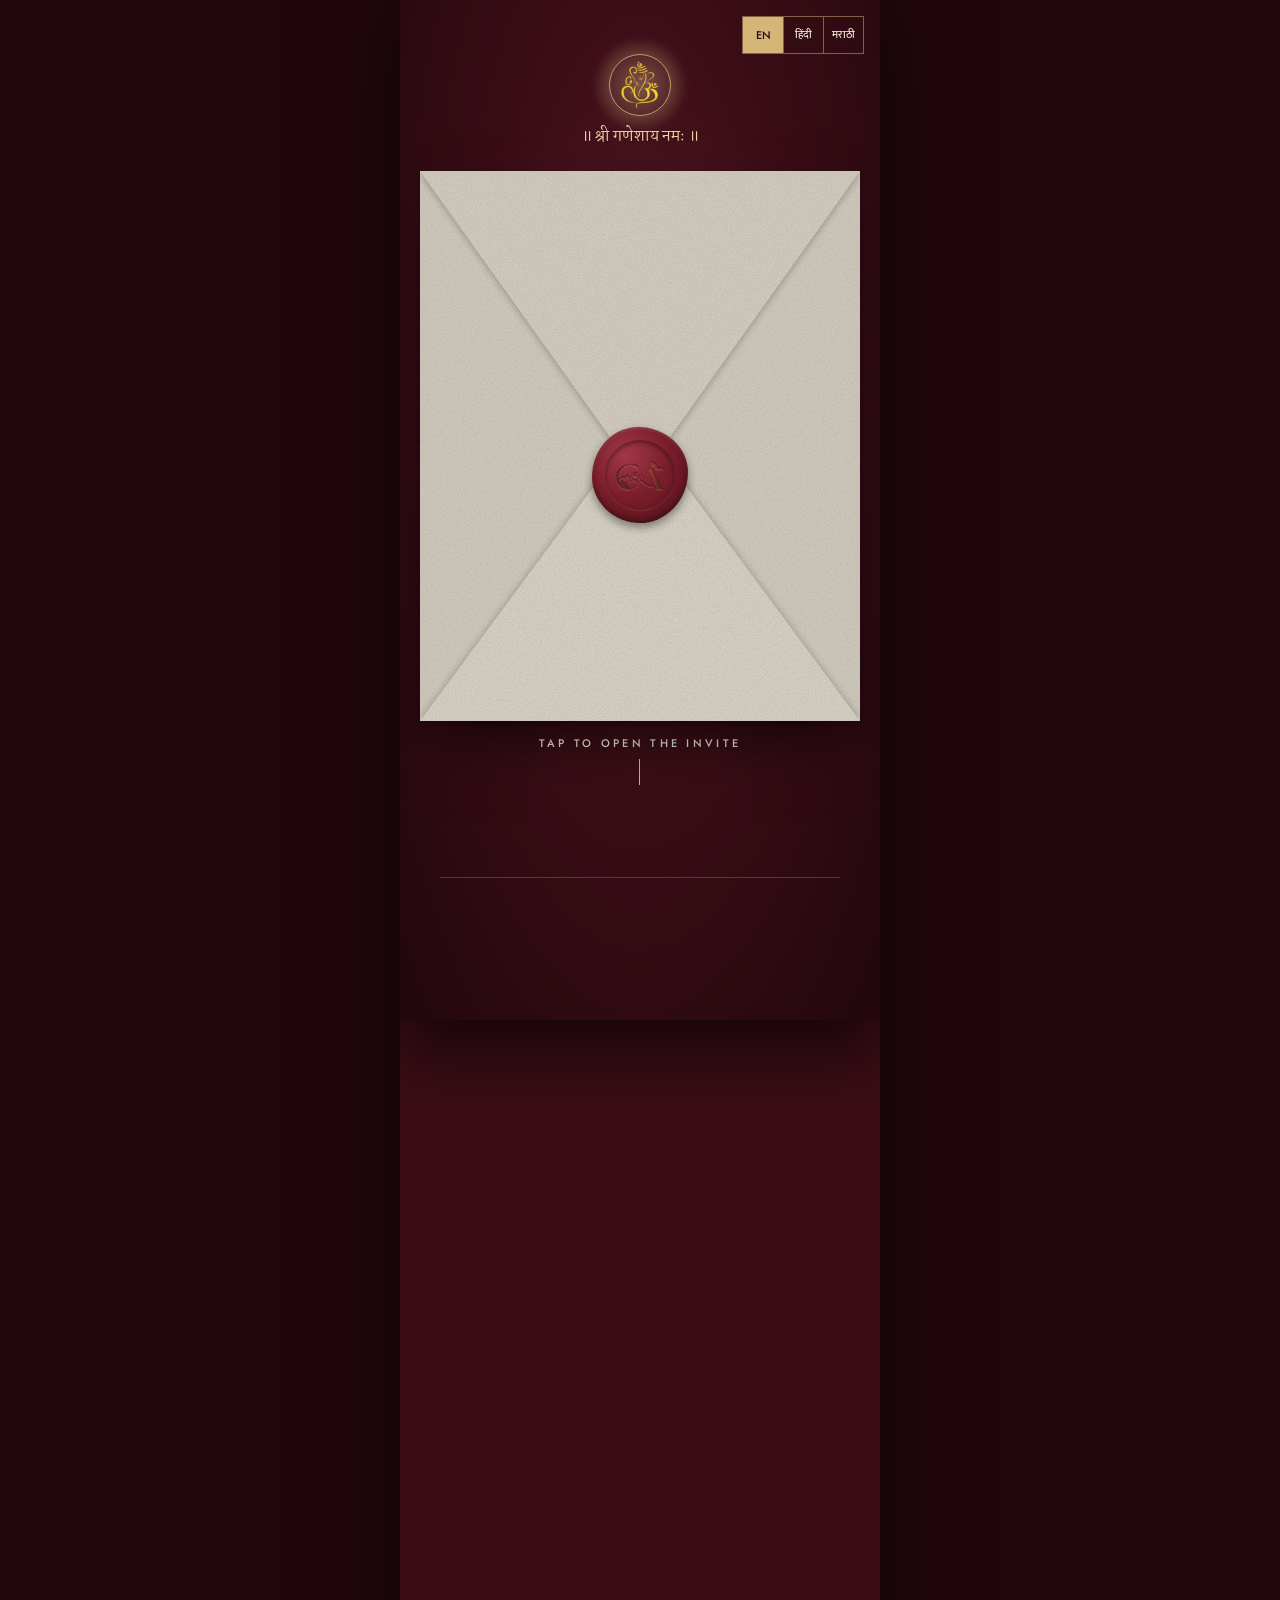
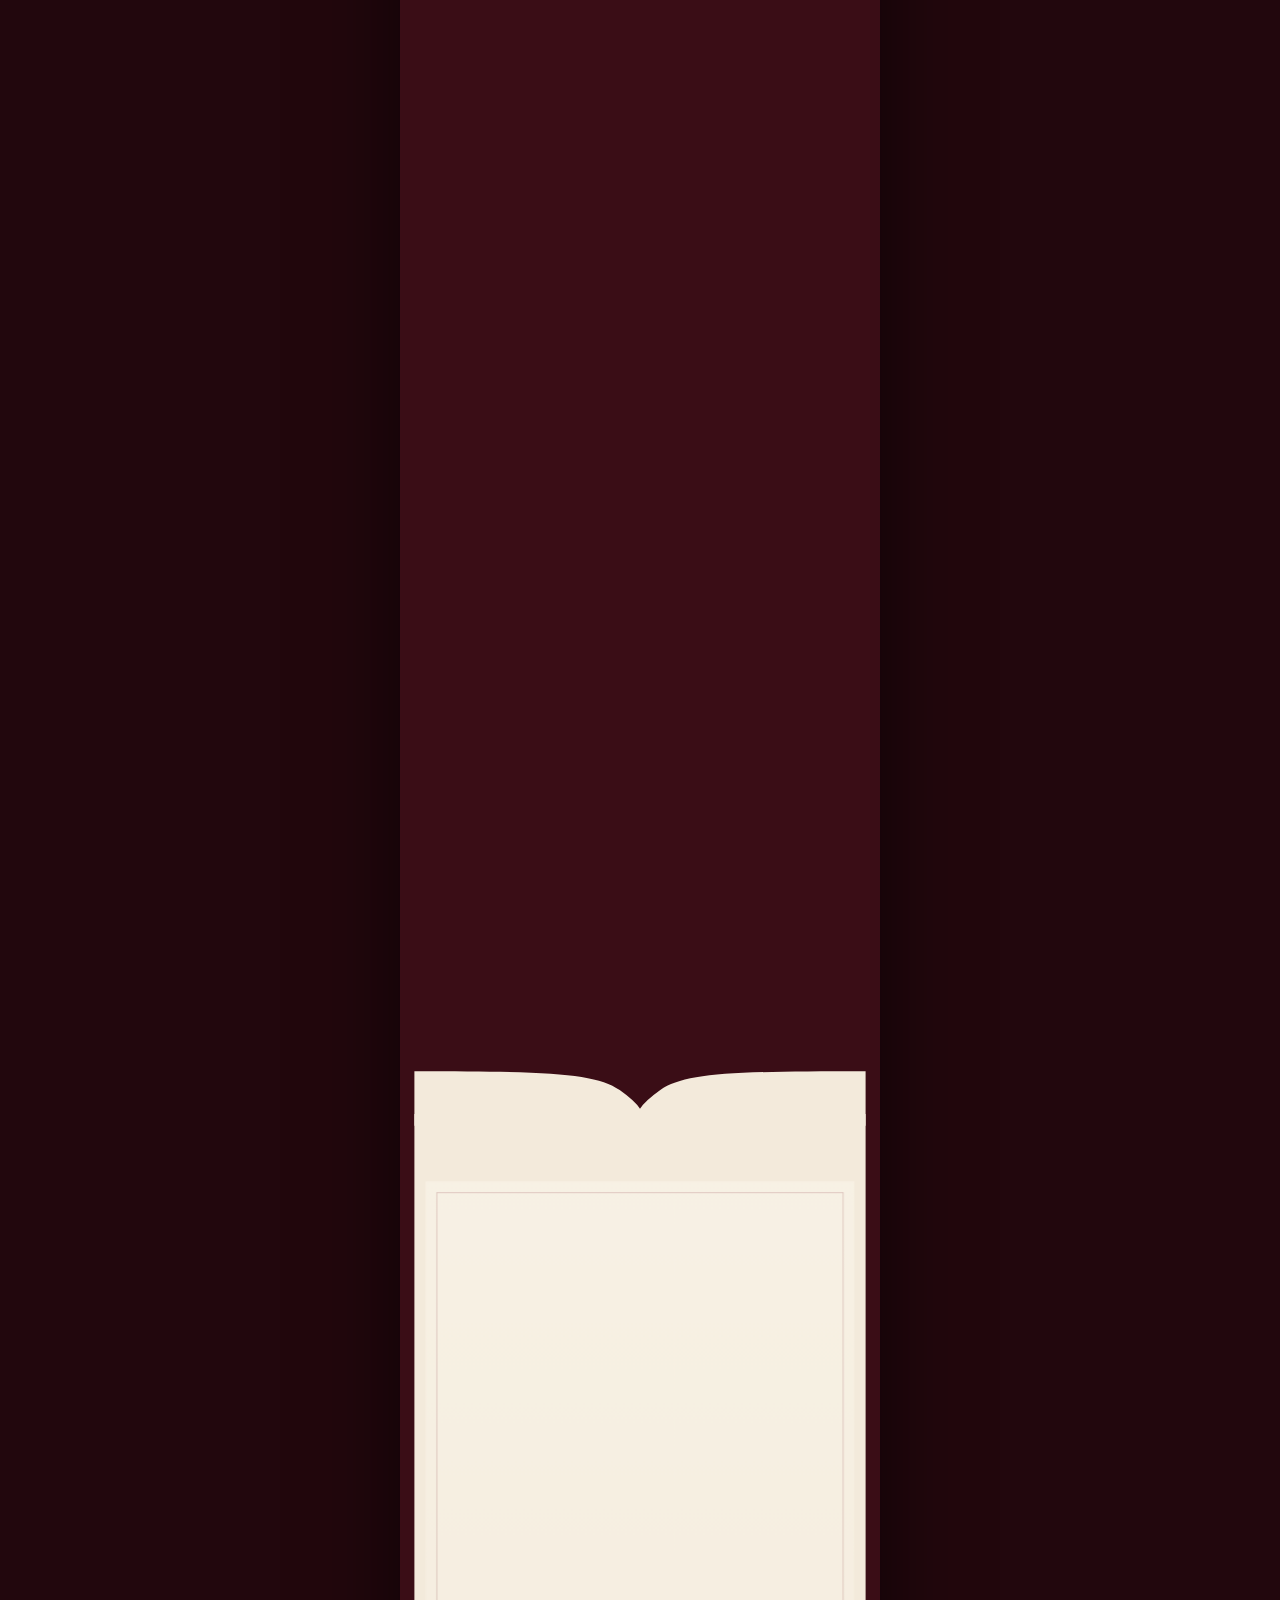
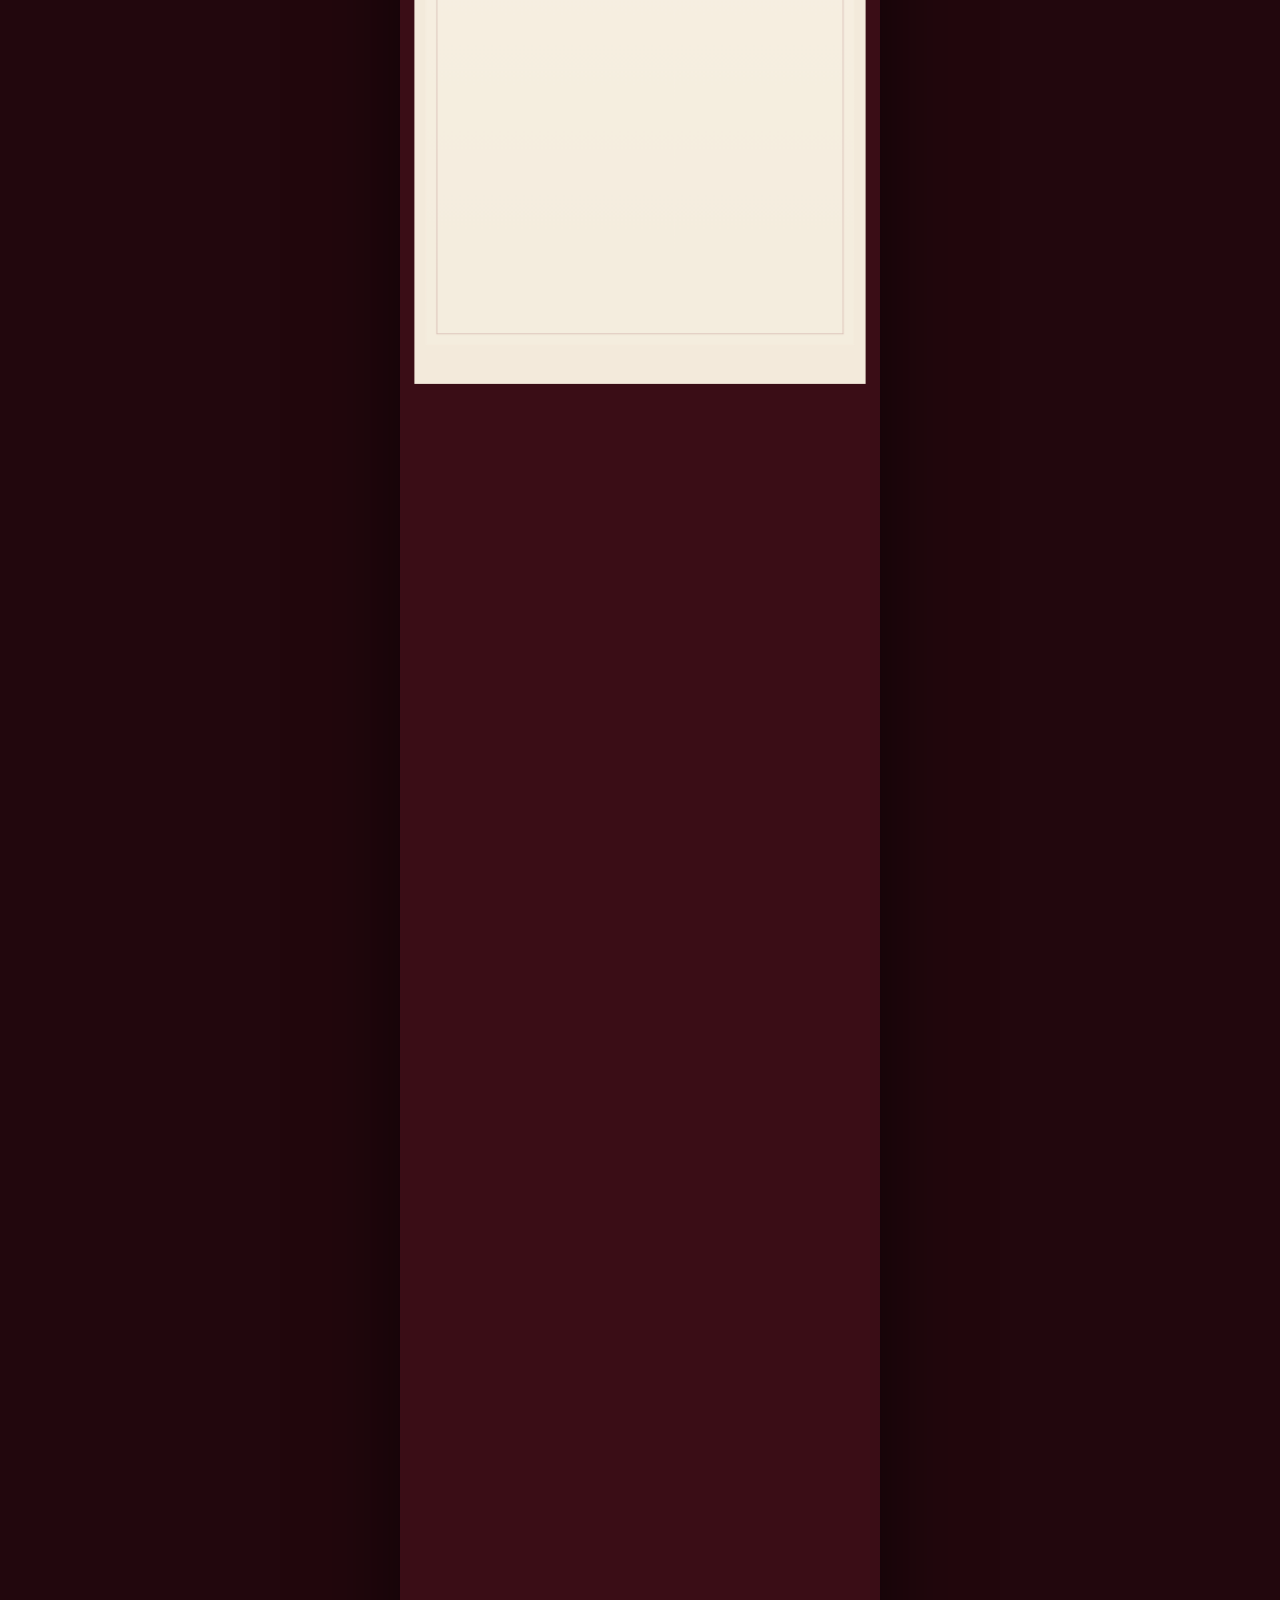
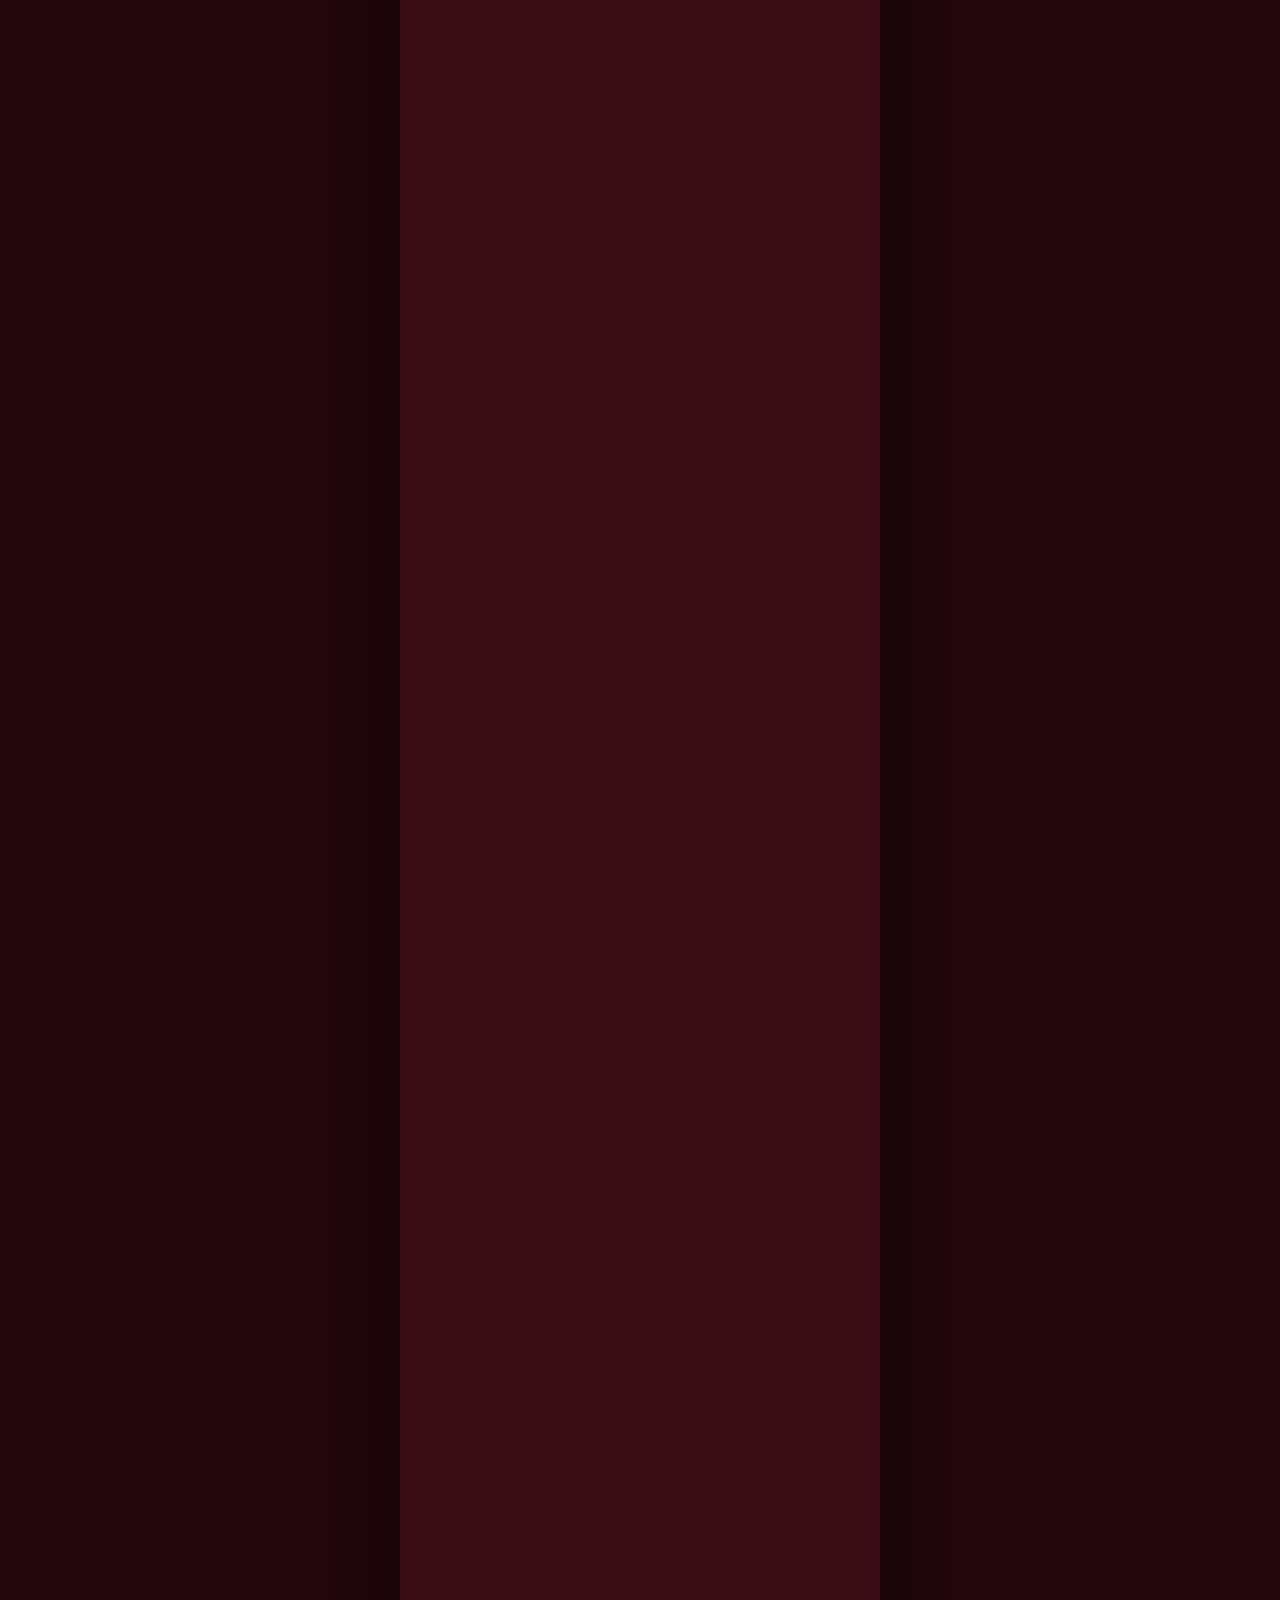
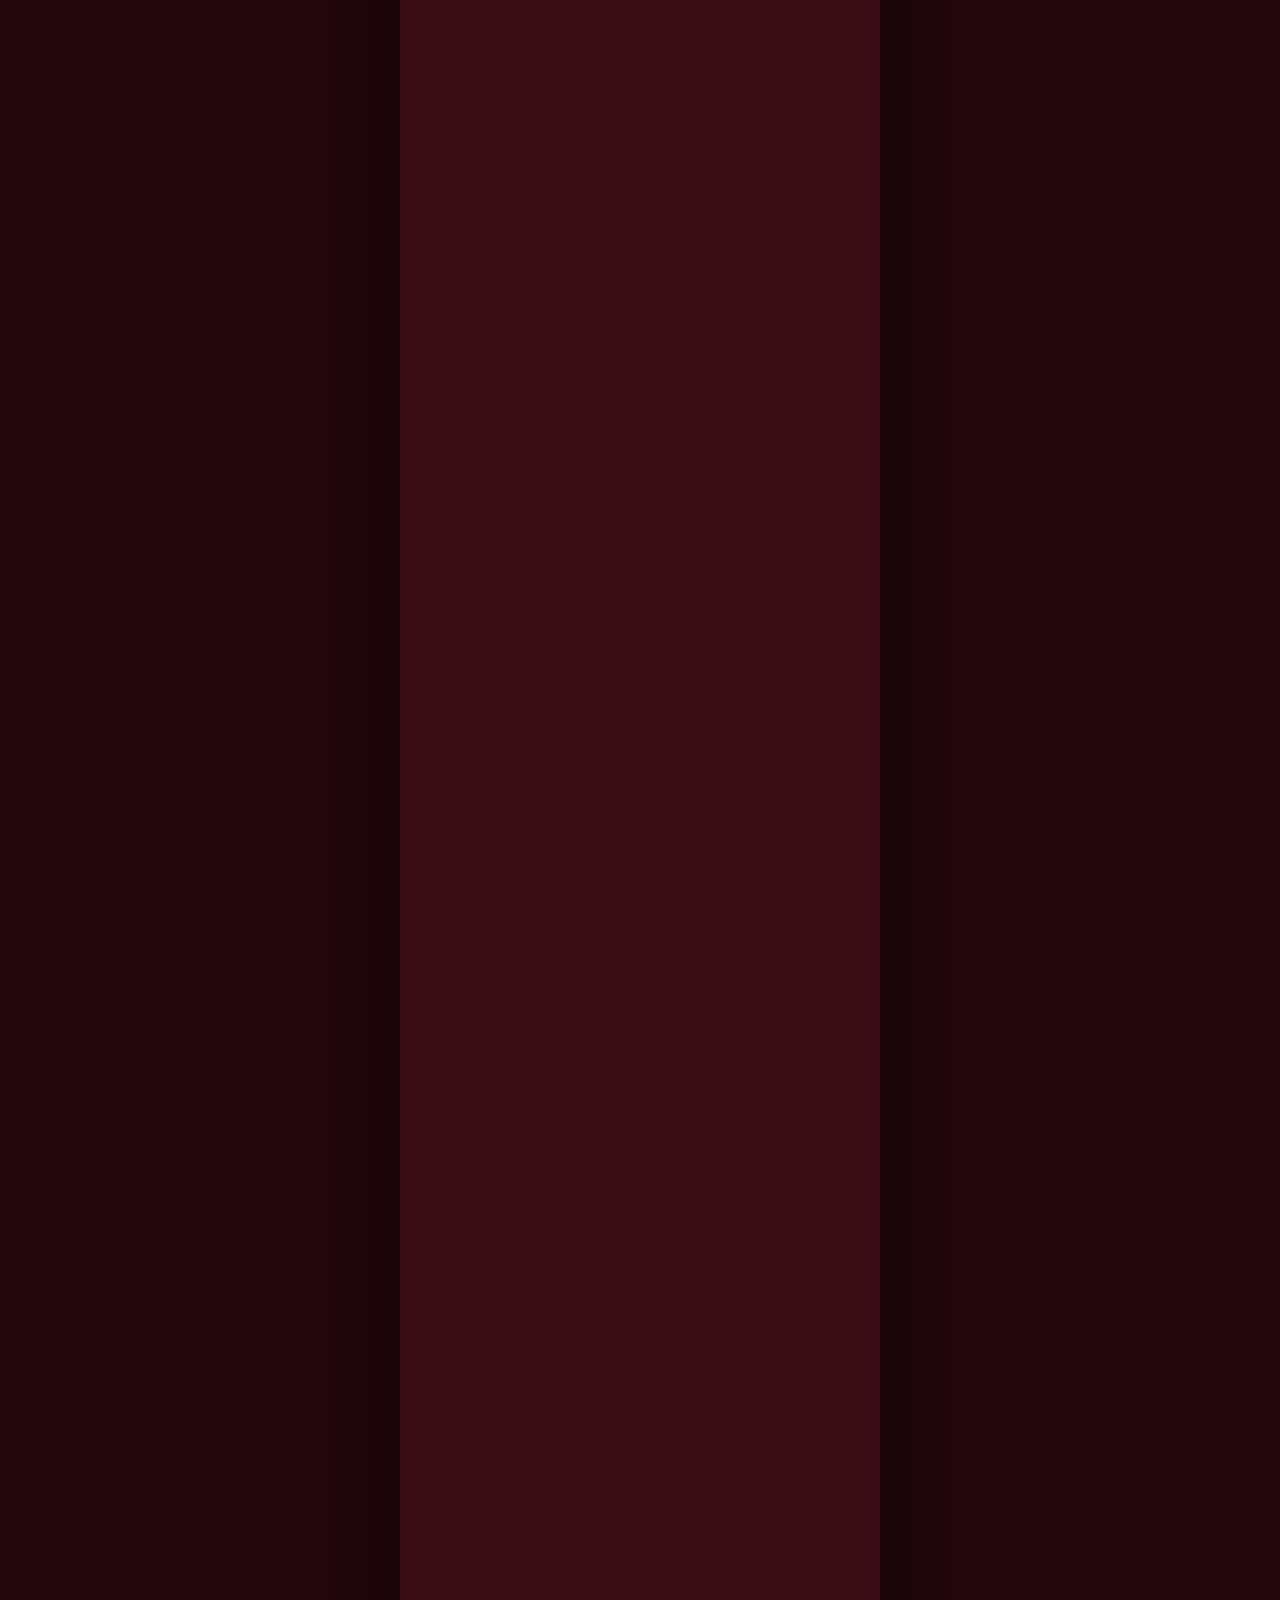
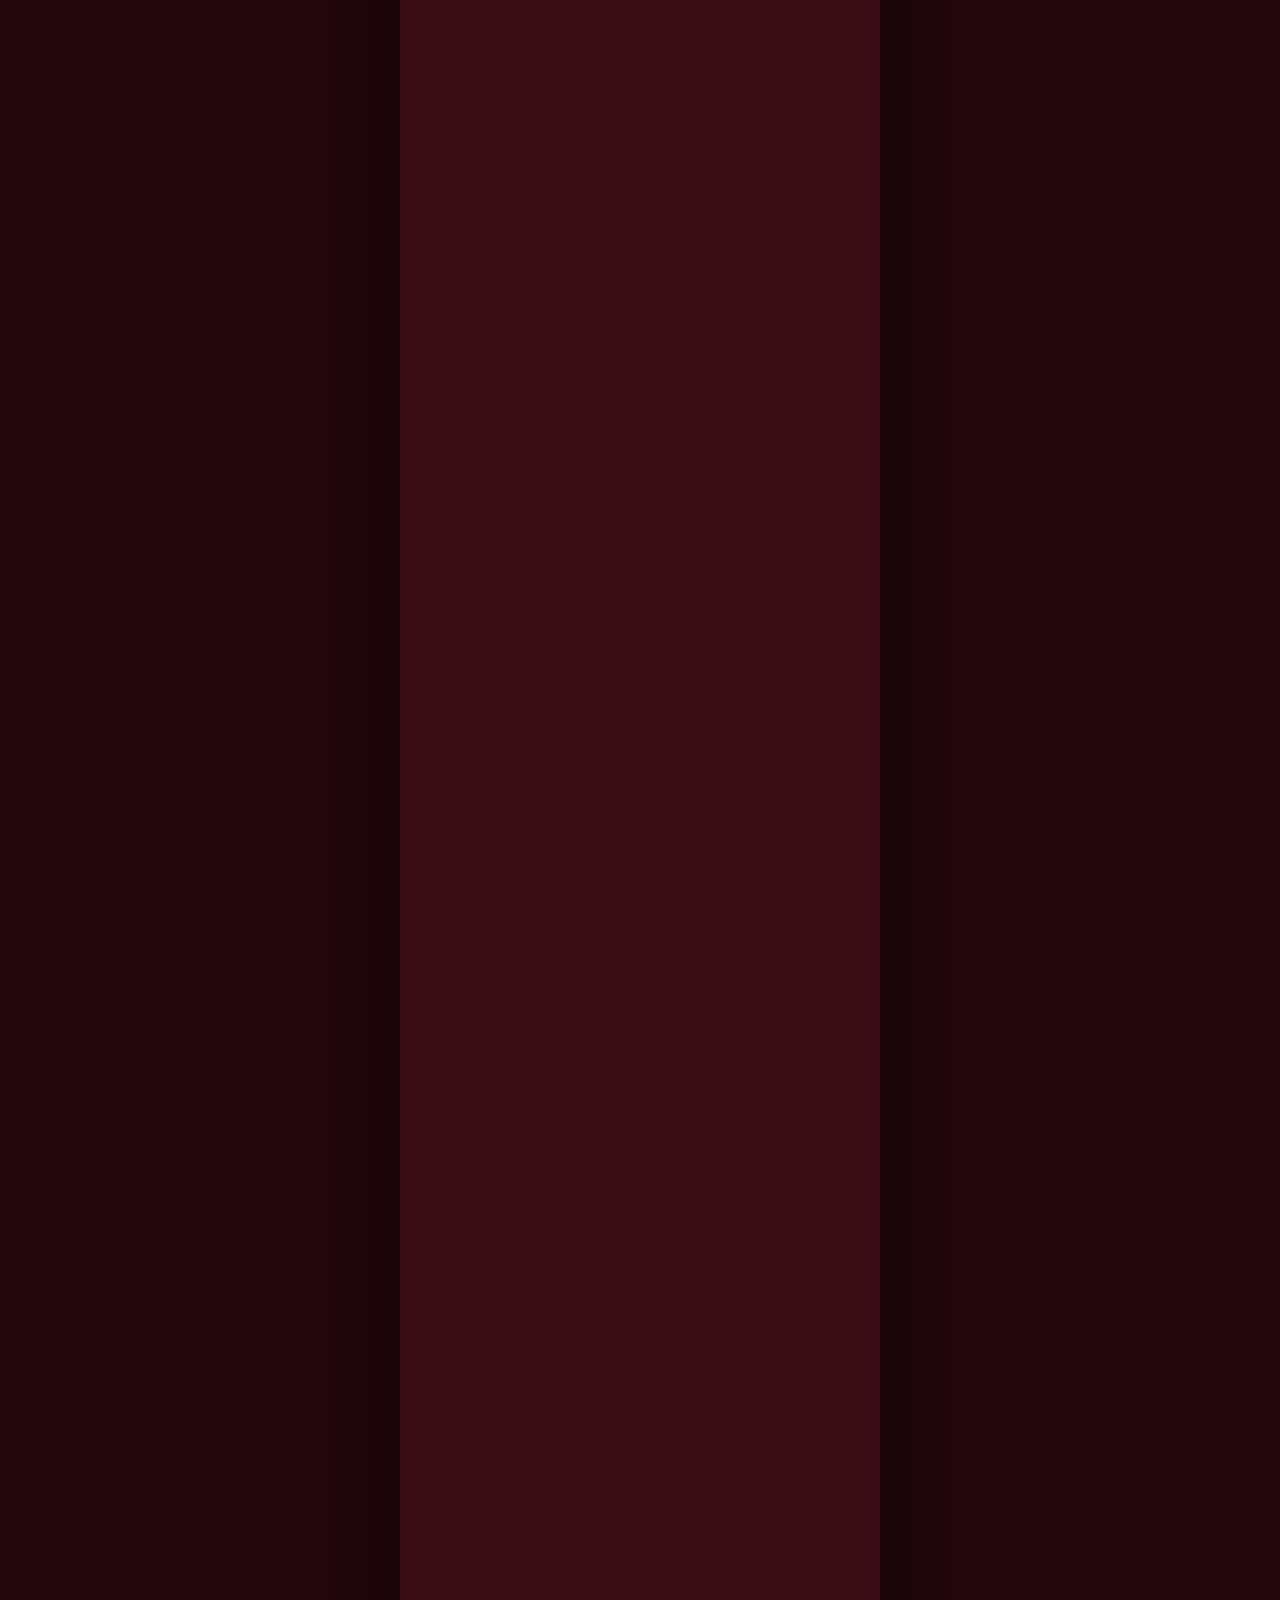
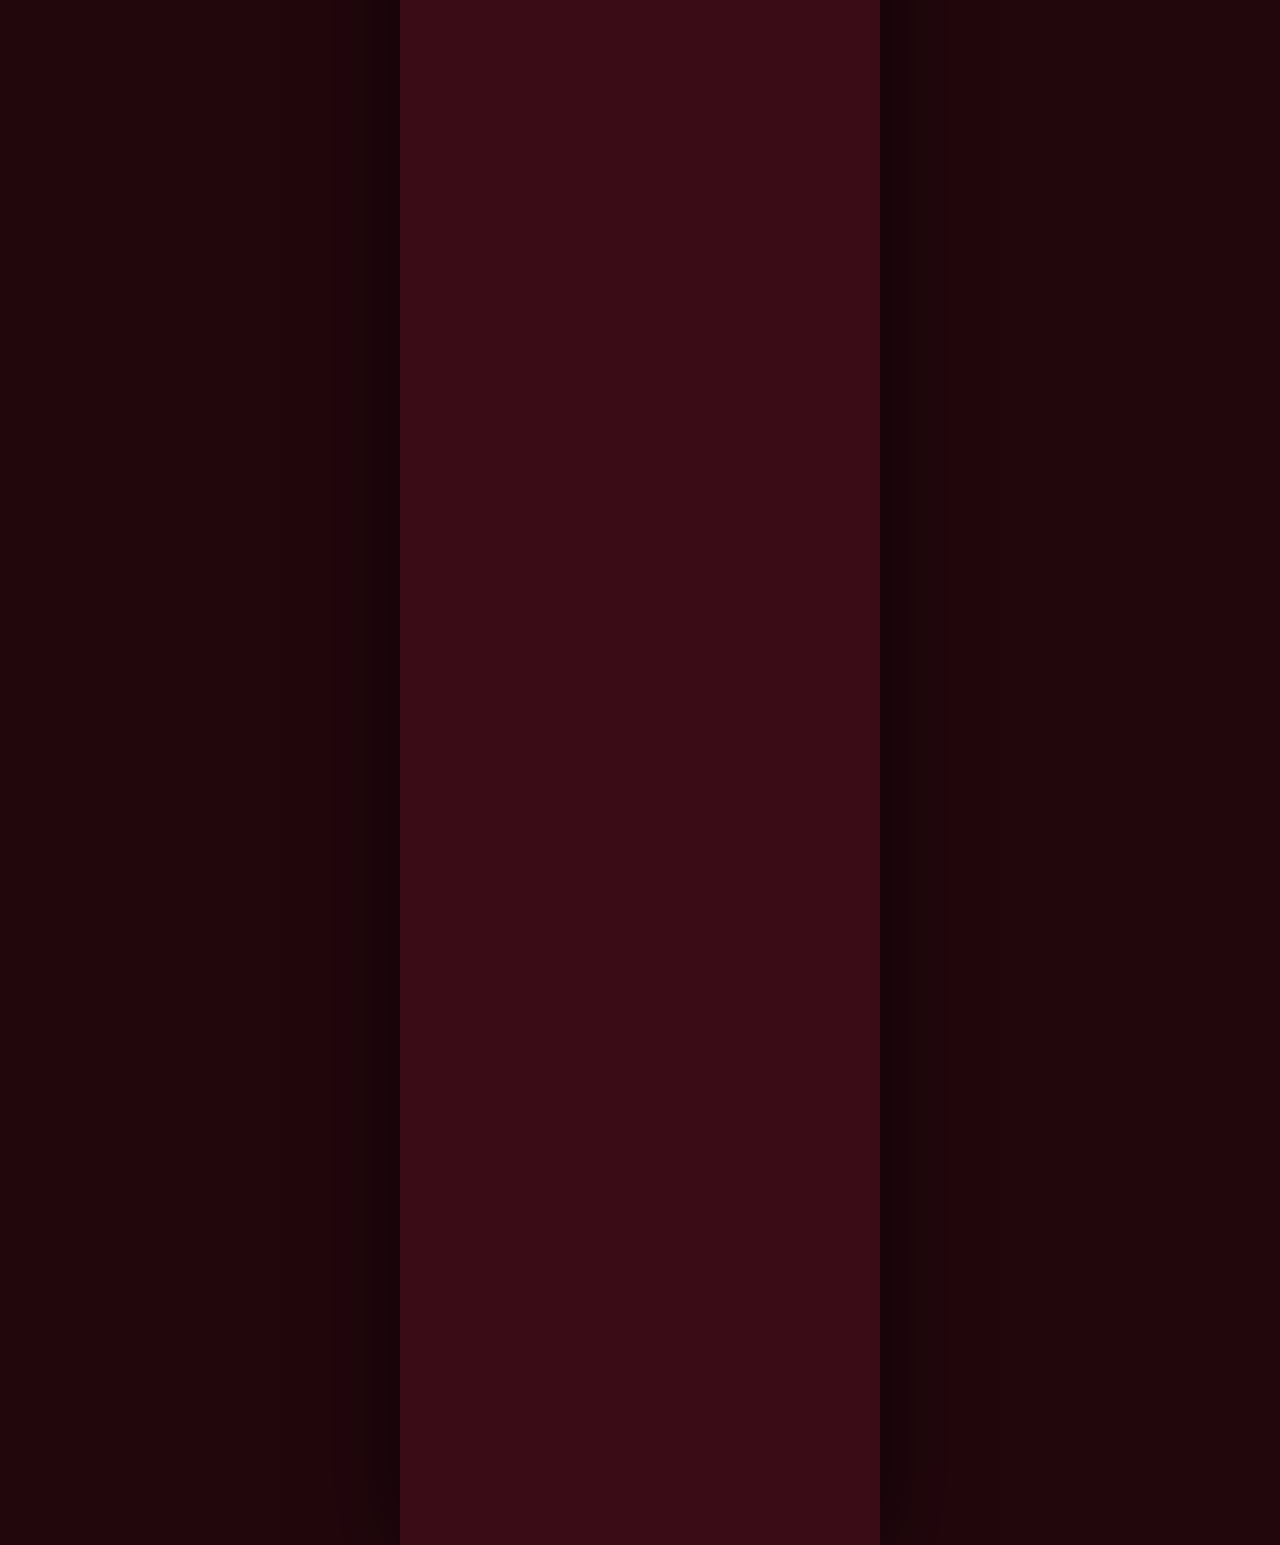
==== commit b715f334: "Add files via upload" ====
--- a/public/index.html
+++ b/public/index.html
@@ -28,7 +28,7 @@
 @keyframes cue{0%,100%{transform:translateY(0);opacity:.5}50%{transform:translateY(6px);opacity:1}}
 @keyframes sideOpen{from{opacity:0;transform:translateY(-10px)}to{opacity:1;transform:none}}
 </style>
-<link rel="stylesheet" href="site.css?v=532388">
+<link rel="stylesheet" href="site.css?v=532455">
 </head>
 <body>
 
@@ -123,8 +123,8 @@
 <button type="button" class="ft-back" data-k="replay"><span data-t="back">BACK TO THE ENVELOPE</span></button>
 </div></footer></div>
 <div class="petals" id="petals" aria-hidden="true"></div>
-<button type="button" class="bgm-hint" hidden><span class="bgm-n">&#9835;</span><span data-t="musicHint">Tap anywhere for music</span></button><audio id="bgm" src="assets/music.mp3" preload="none" loop playsinline></audio><script src="i18n.js?v=532388"></script>
-<script src="site.js?v=532388"></script>
+<button type="button" class="bgm-hint" hidden><span class="bgm-n">&#9835;</span><span data-t="musicHint">Tap anywhere for music</span></button><audio id="bgm" src="assets/music.mp3" preload="none" loop playsinline></audio><script src="i18n.js?v=532455"></script>
+<script src="site.js?v=532455"></script>
 
 </body>
 </html>
--- a/public/site.css
+++ b/public/site.css
@@ -1488,3 +1488,5 @@
 /* gathbandhan -> wedding photo: soft fade instead of a hard straight edge */
 .br-knot{overflow:visible!important}
 .br-knot::after{content:"";position:absolute;left:0;right:0;top:100%;height:140px;z-index:4;pointer-events:none;background:linear-gradient(#F6F2EA 0%,rgba(246,242,234,.85) 30%,rgba(246,242,234,0) 100%)}
+/* no cream band between the wedding photo and the venue curve */
+#events{padding-bottom:0!important}
